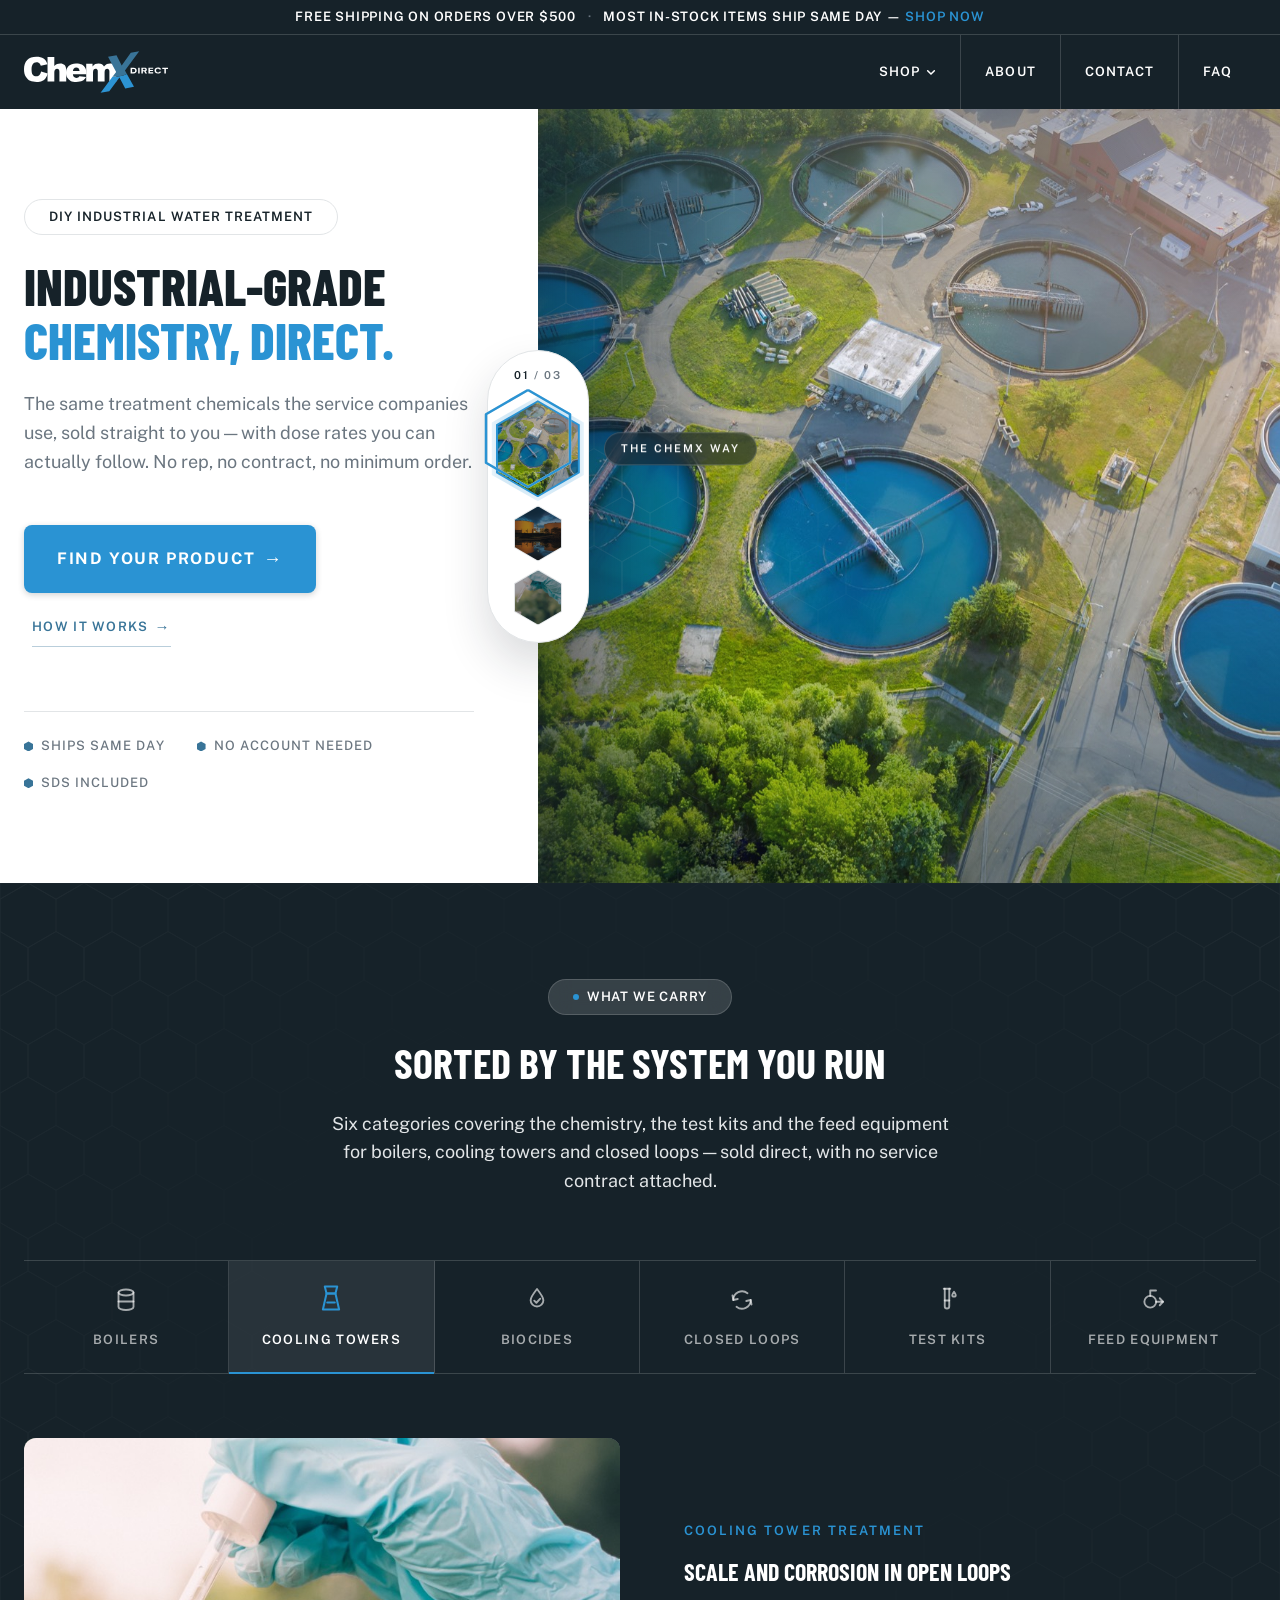
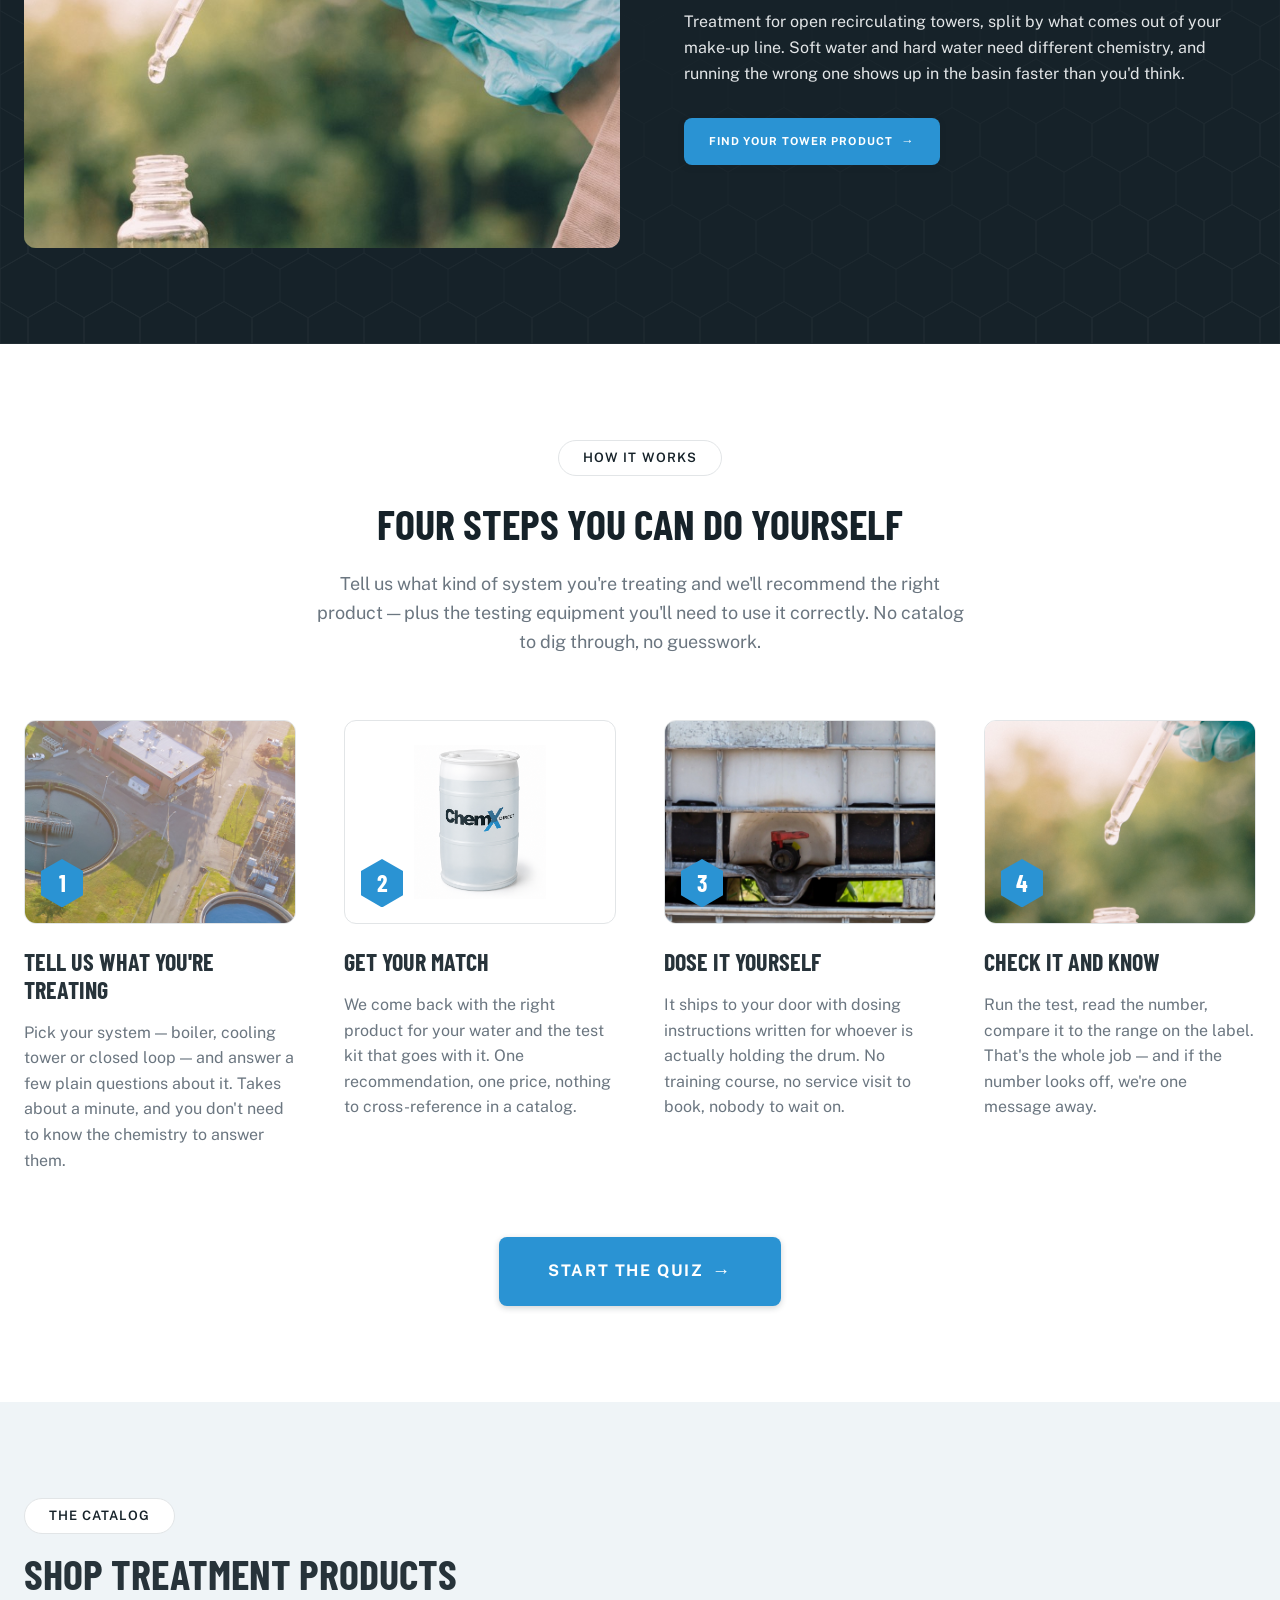
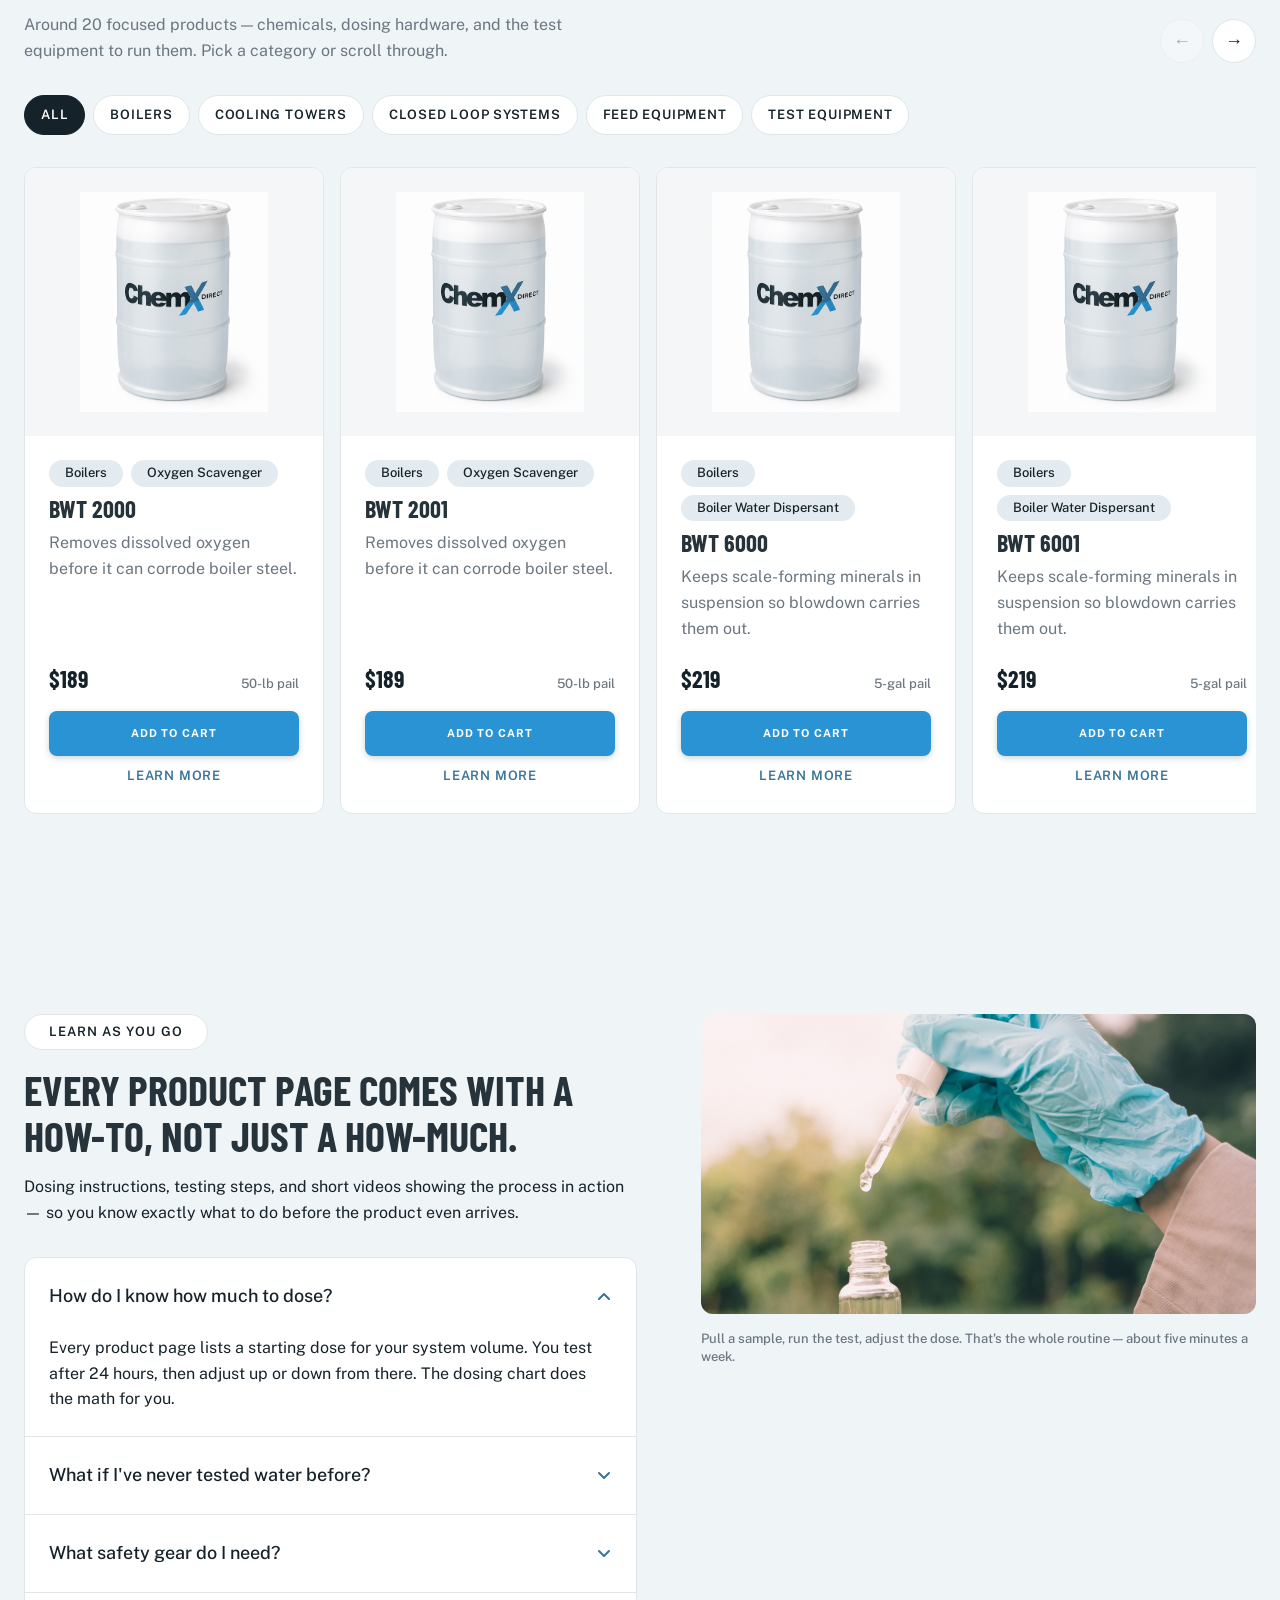
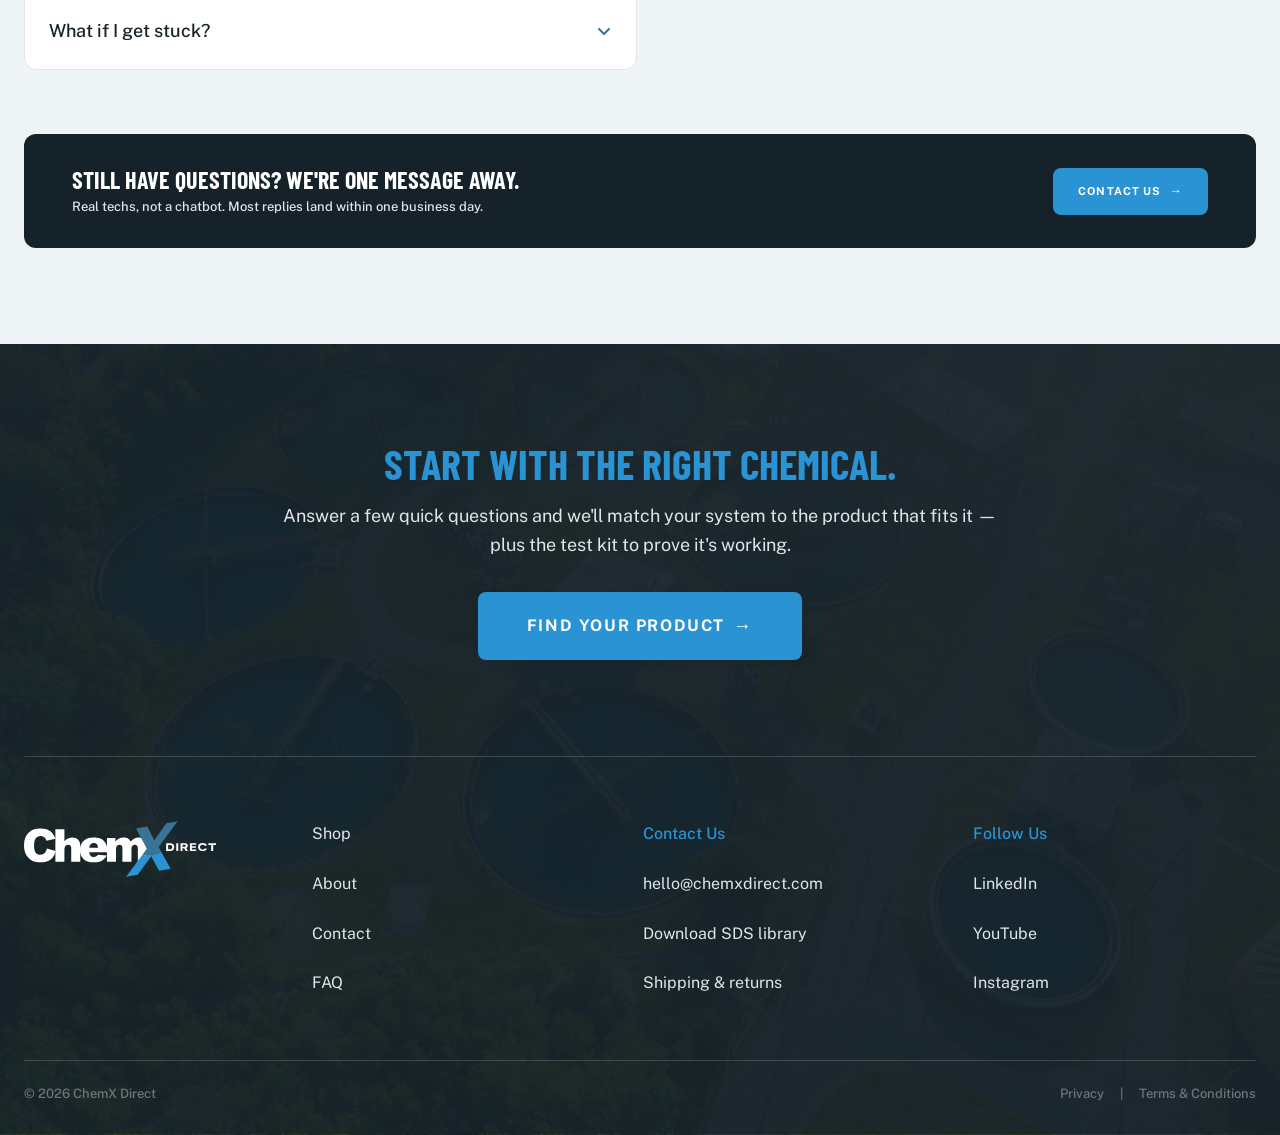
==== index-v2.html @ 0c5bc504 "Bump index-v2's main.js cache-bust to v=14 main.js changed with the product page; without the bump t" ====
<!DOCTYPE html>
<html lang="en">
<head>
  <meta charset="UTF-8" />
  <meta name="viewport" content="width=device-width, initial-scale=1.0" />
  <title>ChemX Direct — Industrial-Grade Water Treatment, Self-Serve Simple (v2)</title>
  <link rel="preconnect" href="https://fonts.googleapis.com" />
  <link rel="preconnect" href="https://fonts.gstatic.com" crossorigin />
  <link
    href="https://fonts.googleapis.com/css2?family=Barlow+Condensed:wght@700;800&family=Public+Sans:wght@400;500;600&display=swap"
    rel="stylesheet"
  />
  <link rel="stylesheet" href="css/variables.css" />
  <link rel="stylesheet" href="css/base.css" />
  <link rel="stylesheet" href="css/components.css" />
  <link rel="stylesheet" href="css/chrome.css" />
  <style>
    /* Homepage-specific layout (tokens only — no raw values) */



    /* ======================================================================
       V2 CHROME — SOLID NAV
       chrome.css dresses the header for a translucent pass over a photo. On
       this page it sits on its own navy block, so it takes a solid fill, its
       own divider above, and a hover state that reads against navy instead
       of painting navy on navy.
       ====================================================================== */
    .promo-banner {
      border-bottom: 1px solid var(--color-border-light);
    }

    .site-header--solid {
      background-color: var(--color-navy);
      border-bottom: none;
    }

    .site-header--solid .site-nav > a:hover,
    .site-header--solid .site-nav__link:hover,
    .site-header--solid .site-nav__item.is-open .site-nav__link {
      background-color: color-mix(in srgb, var(--color-white) 9%, transparent);
      color: var(--color-sky);
    }


    /* ======================================================================
       V2 HERO — SPLIT STAGE
       Copy on the left, photograph on the right, split 45 / 65. The middle
       grid track is zero-width: the hexagon rail is centred in it, so it
       straddles the seam between the two halves without taking width from
       either and the split stays exact at every viewport.
       ====================================================================== */
    .hero-v2 {
      position: relative;
      background-color: var(--color-white);
    }

    .hero-v2__grid {
      display: grid;
      grid-template-columns: minmax(0, 45fr) 0 minmax(0, 65fr);
      align-items: stretch;
      /* Tall enough to own the fold, capped so it can't become a canyon */
      min-height: min(78vh, 760px);
      min-height: min(78svh, 760px);
      /* Left edge of the copy lands on the same gutter as .container; the
         photo still runs to the window edge */
      padding-left: max(
        var(--side-pad-mobile),
        calc((100% - var(--content-max-width)) / 2)
      );
    }

    /* ---- Left: the copy -------------------------------------------------- */
    .hero-v2__copy {
      grid-column: 1;
      position: relative;
      z-index: 2;
      display: grid;
      align-content: center;
      padding-block: clamp(var(--space-6), 7vw, var(--space-7));
      /* Clears the half of the rail that overhangs this side */
      padding-right: clamp(var(--space-6), 5vw, var(--space-7));
    }

    /* All slides share one grid cell, so the column is as tall as the
       longest slide and nothing reflows between them */
    .hero-v2__stage {
      display: grid;
    }

    .hero-v2-slide {
      grid-area: 1 / 1;
      max-width: 560px;
      opacity: 0;
      visibility: hidden;
      pointer-events: none;
      transition: opacity 0.4s ease, visibility 0.4s;
    }

    .hero-v2-slide.is-active {
      opacity: 1;
      visibility: visible;
      pointer-events: auto;
      transition-duration: 0.5s;
    }

    /* Entrance stagger — eyebrow, headline, copy and CTAs arrive in order */
    .hero-v2-slide__eyebrow,
    .hero-v2-slide__text,
    .hero-v2-slide__ctas {
      opacity: 0;
      transform: translateY(18px);
      transition: opacity 0.5s ease, transform 0.7s cubic-bezier(0.16, 1, 0.3, 1);
    }

    .hero-v2-slide.is-active .hero-v2-slide__eyebrow,
    .hero-v2-slide.is-active .hero-v2-slide__text,
    .hero-v2-slide.is-active .hero-v2-slide__ctas {
      opacity: 1;
      transform: none;
    }

    .hero-v2-slide.is-active .hero-v2-slide__eyebrow { transition-delay: 0.06s; }
    .hero-v2-slide.is-active .hero-v2-slide__text    { transition-delay: 0.34s; }
    .hero-v2-slide.is-active .hero-v2-slide__ctas    { transition-delay: 0.44s; }

    .hero-v2-slide__title {
      font-size: clamp(38px, 4vw, 56px);
      line-height: var(--leading-h1);
      color: var(--color-navy);
      margin-top: var(--space-3);
    }

    /* Headline lines wipe up out of their own baseline */
    .hero-v2-slide__title span {
      display: block;
      clip-path: inset(0 -20% 105% -20%);
      transform: translateY(0.12em);
      transition: clip-path 0.85s cubic-bezier(0.16, 1, 0.3, 1),
        transform 0.85s cubic-bezier(0.16, 1, 0.3, 1);
    }

    .hero-v2-slide.is-active .hero-v2-slide__title span {
      clip-path: inset(-25% -20% -25% -20%);
      transform: none;
    }

    .hero-v2-slide.is-active .hero-v2-slide__title span:nth-child(1) { transition-delay: 0.12s; }
    .hero-v2-slide.is-active .hero-v2-slide__title span:nth-child(2) { transition-delay: 0.22s; }

    .hero-v2-slide__title span:nth-child(2) {
      color: var(--color-sky);
    }

    .hero-v2-slide__text {
      margin-top: var(--space-3);
      max-width: 46ch;
      font-size: var(--text-body-lg);
      color: var(--color-gray-500);
    }

    .hero-v2-slide__ctas {
      display: flex;
      align-items: center;
      flex-wrap: wrap;
      gap: var(--space-2);
      margin-top: var(--space-5);
    }

    /* btn--lg's full inline padding puts the pair over the width of a 45%
       column — trimmed here so they stay on one line */
    .hero-v2-slide__ctas .btn--lg {
      padding-inline: var(--space-4);
    }

    /* Secondary action is a link, not a second button: two buttons of this
       size wrap in a 45% column, and one clear primary reads better anyway */
    .hero-v2-slide__link {
      display: inline-flex;
      align-items: center;
      gap: 6px;
      margin-left: var(--space-1);
      padding: var(--space-1) 0;
      font-size: var(--text-small);
      font-weight: var(--weight-body-semibold);
      letter-spacing: 0.1em;
      text-transform: uppercase;
      color: var(--color-steel);
      background: none;
      border: none;
      border-bottom: 1px solid color-mix(in srgb, var(--color-steel) 35%, transparent);
      transition: color 0.18s ease, border-color 0.18s ease;
    }

    .hero-v2-slide__link::after {
      content: "→";
      font-size: 1.15em;
      line-height: 1;
      transition: transform 0.18s ease;
    }

    .hero-v2-slide__link:hover {
      color: var(--color-sky);
      border-bottom-color: var(--color-sky);
      text-decoration: none;
    }

    .hero-v2-slide__link:hover::after {
      transform: translateX(3px);
    }

    .hero-v2-slide__link:focus-visible {
      outline: 2px solid var(--color-sky);
      outline-offset: 3px;
    }

    /* Standing reassurance under the carousel — the same on every slide, so
       it lives outside the stage and never animates */
    .hero-v2__meta {
      display: flex;
      flex-wrap: wrap;
      gap: var(--space-2) var(--space-4);
      max-width: 560px;
      margin-top: var(--space-6);
      padding-top: var(--space-3);
      border-top: 1px solid var(--color-gray-100);
      list-style: none;
      font-size: var(--text-small);
      font-weight: var(--weight-body-medium);
      letter-spacing: 0.08em;
      text-transform: uppercase;
      color: var(--color-gray-500);
    }

    .hero-v2__meta li {
      display: flex;
      align-items: center;
      gap: var(--space-1);
    }

    /* Hexagon bullet — the rail's motif at the smallest size it still reads */
    .hero-v2__meta li::before {
      content: "";
      flex-shrink: 0;
      width: 9px;
      height: 10px;
      background-color: var(--color-steel);
      clip-path: polygon(50% 0%, 100% 25%, 100% 75%, 50% 100%, 0% 75%, 0% 25%);
    }

    /* ---- Right: the photograph ------------------------------------------- */
    .hero-v2__media {
      grid-column: 3;
      position: relative;
      overflow: hidden;
      background-color: var(--color-navy);
    }

    .hero-v2__layer {
      position: absolute;
      inset: 0;
      background-size: cover;
      background-position: center;
      opacity: 0;
      /* Held over-scaled so the active layer can drift back to 1 across the
         length of the slide */
      transform: scale(1.08);
      transition: opacity 0.9s ease;
    }

    .hero-v2__layer.is-active {
      opacity: 1;
      transform: scale(1);
      transition: opacity 0.9s ease, transform 10s linear;
    }

    /* Hexagon lattice, fading in from the seam so it never crowds the photo */
    .hero-v2__lattice {
      position: absolute;
      inset: 0;
      width: 100%;
      height: 100%;
      fill: none;
      stroke: var(--color-white);
      stroke-width: 1;
      opacity: 0.1;
      -webkit-mask-image: linear-gradient(90deg, #000 0%, transparent 55%);
      mask-image: linear-gradient(90deg, #000 0%, transparent 55%);
    }

    /* Navy graded into the seam edge and the corners — keeps the rail's
       white shell off a busy photo and ties the picture to the dark nav */
    .hero-v2__media::after {
      content: "";
      position: absolute;
      inset: 0;
      pointer-events: none;
      background:
        linear-gradient(
          90deg,
          color-mix(in srgb, var(--color-navy) 55%, transparent) 0%,
          transparent 26%
        ),
        linear-gradient(
          180deg,
          color-mix(in srgb, var(--color-navy) 30%, transparent) 0%,
          transparent 28%,
          transparent 62%,
          color-mix(in srgb, var(--color-navy) 34%, transparent) 100%
        );
    }

    /* ---- The rail: hexagon carousel navigation on the seam ---------------- */
    .hex-rail {
      --hex-w: 84px;
      --hex-h: calc(var(--hex-w) / 0.866);
      --rail-ease: cubic-bezier(0.16, 1, 0.3, 1);
      --rail-move: 0.55s;
      grid-column: 2;
      align-self: center;
      justify-self: center;
      position: relative;
      z-index: 3;
      /* The middle track is 0 wide, so the shell needs its own size to
         centre against — it overhangs both halves equally */
      width: max-content;
      display: flex;
      flex-direction: column;
      align-items: center;
      gap: var(--space-2);
      padding: var(--space-2) var(--space-1);
      background-color: var(--color-white);
      border: 1px solid var(--color-gray-100);
      border-radius: var(--radius-pill);
      box-shadow: 0 22px 45px color-mix(in srgb, var(--color-navy) 16%, transparent);
    }

    .hex-rail__count {
      font-size: 11px;
      font-weight: var(--weight-body-semibold);
      letter-spacing: 0.14em;
      color: var(--color-gray-500);
    }

    .hex-rail__count b {
      font-weight: var(--weight-body-semibold);
      color: var(--color-navy);
    }

    .hex-rail__stack {
      display: flex;
      flex-direction: column;
      align-items: center;
      gap: var(--space-1);
    }

    /* Inactive nodes give their unused footprint back with a negative
       margin, so the stack closes up around whichever one is active */
    .hexnode2 {
      --hex-scale: 0.58;
      position: relative;
      flex: none;
      width: var(--hex-w);
      height: var(--hex-h);
      margin-block: calc(var(--hex-h) * (var(--hex-scale) - 1) / 2);
      padding: 0;
      background: none;
      border: none;
      cursor: pointer;
      transform: scale(var(--hex-scale));
      transition: transform var(--rail-move) var(--rail-ease),
        margin var(--rail-move) var(--rail-ease);
    }

    .hexnode2.is-active {
      --hex-scale: 1;
      cursor: default;
    }

    .hexnode2:focus-visible {
      outline: 2px solid var(--color-sky);
      outline-offset: 3px;
    }

    .hexnode2__glow {
      position: absolute;
      inset: -4px;
      clip-path: polygon(50% 0%, 100% 25%, 100% 75%, 50% 100%, 0% 75%, 0% 25%);
      background-color: var(--color-sky);
      filter: blur(10px);
      opacity: 0;
      transition: opacity 0.5s ease;
    }

    .hexnode2.is-active .hexnode2__glow {
      opacity: 0.22;
    }

    /* Frame is the hexagon "border": the photo sits 2px inside it */
    .hexnode2__frame {
      position: absolute;
      inset: 0;
      clip-path: polygon(50% 0%, 100% 25%, 100% 75%, 50% 100%, 0% 75%, 0% 25%);
      background-color: var(--color-gray-100);
      transition: background-color 0.4s ease;
    }

    .hexnode2.is-active .hexnode2__frame {
      background-color: var(--color-sky);
    }

    .hexnode2:not(.is-active):hover .hexnode2__frame {
      background-color: var(--color-steel);
    }

    .hexnode2__media {
      position: absolute;
      inset: 2px;
      clip-path: polygon(50% 0%, 100% 25%, 100% 75%, 50% 100%, 0% 75%, 0% 25%);
      background-color: var(--color-navy);
    }

    .hexnode2__media img {
      width: 100%;
      height: 100%;
      object-fit: cover;
    }

    /* Inactive nodes read as thumbnails, not as competing focal points */
    .hexnode2__media::after {
      content: "";
      position: absolute;
      inset: 0;
      background-color: color-mix(in srgb, var(--color-navy) 42%, transparent);
      transition: background-color 0.4s ease;
    }

    .hexnode2.is-active .hexnode2__media::after {
      background-color: color-mix(in srgb, var(--color-navy) 8%, transparent);
    }

    .hexnode2:not(.is-active):hover .hexnode2__media::after,
    .hexnode2:not(.is-active):focus-visible .hexnode2__media::after {
      background-color: color-mix(in srgb, var(--color-navy) 18%, transparent);
    }

    /* Autoplay countdown — a sky outline drawing itself around the active
       hexagon, starting at the top vertex. The dial's arc, hexagonal. */
    .hexnode2__ring {
      position: absolute;
      inset: -10px;
      width: auto;
      height: auto;
      overflow: visible;
      opacity: 0;
      transition: opacity 0.3s ease;
    }

    .hexnode2.is-active .hexnode2__ring {
      opacity: 1;
    }

    .hexnode2__ring polygon {
      fill: none;
      stroke-width: 2.5;
      stroke-linejoin: round;
    }

    .hexnode2__ring-track {
      stroke: var(--color-gray-100);
    }

    .hexnode2__ring-sweep {
      stroke: var(--color-sky);
      stroke-dasharray: 100;
      stroke-dashoffset: 100;
    }

    .hex-rail.is-playing .hexnode2.is-active .hexnode2__ring-sweep {
      animation: hexRailSweep var(--autoplay, 7000ms) linear forwards;
    }

    .hex-rail.is-paused .hexnode2.is-active .hexnode2__ring-sweep {
      animation-play-state: paused;
    }

    @keyframes hexRailSweep {
      from { stroke-dashoffset: 100; }
      to   { stroke-dashoffset: 0; }
    }

    /* One label sits beside the rail, out over the photo. It names the slide
       you're on — or, while you hover a hexagon, the one you'd get. */
    .hex-rail__labels {
      position: absolute;
      left: calc(100% + var(--space-2));
      top: 50%;
      transform: translateY(-50%);
      display: grid;
      pointer-events: none;
      /* js/hero-v2.js parks this level with the hexagon being named */
      transition: top var(--rail-move) var(--rail-ease);
    }

    .hex-rail__label {
      grid-area: 1 / 1;
      justify-self: start;
      white-space: nowrap;
      font-size: 11px;
      font-weight: var(--weight-body-semibold);
      letter-spacing: 0.18em;
      text-transform: uppercase;
      color: var(--color-white);
      background-color: color-mix(in srgb, var(--color-navy) 58%, transparent);
      backdrop-filter: blur(var(--glass-blur));
      -webkit-backdrop-filter: blur(var(--glass-blur));
      border: 1px solid var(--color-border-light);
      border-radius: var(--radius-pill);
      padding: 7px var(--space-2);
      opacity: 0;
      transform: translateX(-8px);
      transition: opacity 0.35s ease, transform 0.35s ease, color 0.2s ease;
    }

    .hex-rail__label.is-active {
      opacity: 1;
      transform: none;
      transition-delay: 0.1s;
    }

    /* Hovering an inactive hexagon previews its label without moving the rail */
    .hex-rail__label.is-preview {
      opacity: 1;
      transform: none;
      transition-delay: 0s;
      color: var(--color-sky);
      border-color: color-mix(in srgb, var(--color-sky) 55%, transparent);
    }

    /* ---- Responsive ------------------------------------------------------ */
    @media (max-width: 1180px) {
      .hex-rail {
        --hex-w: 72px;
      }

      .hero-v2-slide__title {
        font-size: clamp(36px, 4.6vw, 48px);
      }
    }

    /* Below this the two halves can't both hold their content, so the split
       unstacks: copy, then the rail riding the top edge of the photo. */
    @media (max-width: 900px) {
      .hero-v2__grid {
        grid-template-columns: minmax(0, 1fr);
        min-height: 0;
        padding-left: 0;
      }

      .hero-v2__copy {
        grid-column: 1;
        padding-inline: var(--side-pad-mobile);
        padding-block: var(--space-6) var(--space-5);
      }

      .hero-v2-slide,
      .hero-v2__meta {
        max-width: none;
      }

      .hero-v2__media {
        grid-column: 1;
        min-height: 380px;
      }

      .hero-v2__lattice {
        -webkit-mask-image: linear-gradient(180deg, #000 0%, transparent 60%);
        mask-image: linear-gradient(180deg, #000 0%, transparent 60%);
      }

      .hero-v2__media::after {
        background: linear-gradient(
          180deg,
          color-mix(in srgb, var(--color-navy) 55%, transparent) 0%,
          transparent 30%,
          color-mix(in srgb, var(--color-navy) 34%, transparent) 100%
        );
      }

      /* The rail turns on its side and overlaps the photo's top edge, so it
         still reads as the hinge between the two halves */
      .hex-rail {
        --hex-w: 60px;
        grid-column: 1;
        flex-direction: row;
        gap: var(--space-2);
        padding: var(--space-1) var(--space-3);
        /* Rides down over the top edge of the photo */
        margin-top: var(--space-2);
        margin-bottom: calc(var(--space-5) * -1);
      }

      .hex-rail__stack {
        flex-direction: row;
      }

      .hexnode2 {
        margin-block: 0;
        margin-inline: calc(var(--hex-w) * (var(--hex-scale) - 1) / 2);
      }

      .hex-rail__labels {
        left: 50%;
        top: calc(100% + var(--space-2));
        transform: translateX(-50%);
        justify-items: center;
      }

      .hex-rail__label {
        justify-self: center;
        transform: translateY(-8px);
      }

      .hex-rail__label.is-active,
      .hex-rail__label.is-preview {
        transform: none;
      }
    }

    @media (max-width: 640px) {
      .hex-rail {
        --hex-w: 52px;
        padding-inline: var(--space-2);
      }

      .hero-v2__media {
        min-height: 300px;
      }

      .hero-v2-slide__ctas .btn--lg {
        font-size: var(--text-body);
        padding: var(--space-2) var(--space-3);
      }
    }

    /* Motion is decorative here — the carousel still works without any of it */
    @media (prefers-reduced-motion: reduce) {
      .hero-v2__layer,
      .hero-v2-slide,
      .hero-v2-slide__eyebrow,
      .hero-v2-slide__text,
      .hero-v2-slide__ctas,
      .hero-v2-slide__title span,
      .hex-rail__label,
      .hexnode2 {
        transition-duration: 0.01ms !important;
        transition-delay: 0ms !important;
      }

      .hero-v2__layer,
      .hero-v2__layer.is-active {
        transform: none;
      }

      .hero-v2-slide__title span {
        clip-path: none;
        transform: none;
      }

      .hex-rail.is-playing .hexnode2.is-active .hexnode2__ring-sweep {
        animation: none;
      }
    }
    /* ======================================================================
       CATEGORY TABS
       Six product categories on an auto-rotating tab strip. The sky bar
       under the active tab is the countdown to the next one — the linear
       cousin of the hero dial's arc — and it pauses on hover or focus the
       same way. Panels are stacked in one grid cell so switching never
       reflows the page.
       ====================================================================== */
    .cats {
      position: relative;
      overflow: hidden;
    }

    /* Same lattice as the hero, reusing its pattern, so the two dark
       sections read as one surface */
    .cats__lattice {
      position: absolute;
      inset: 0;
      width: 100%;
      height: 100%;
      fill: none;
      stroke: var(--color-white);
      stroke-width: 1;
      opacity: 0.045;
      -webkit-mask-image: radial-gradient(70% 70% at 50% 40%, transparent 35%, #000 100%);
      mask-image: radial-gradient(70% 70% at 50% 40%, transparent 35%, #000 100%);
    }

    .cats > .container {
      position: relative;
      z-index: 1;
    }

    /* ---- Heading --------------------------------------------------------- */
    .cats__head {
      max-width: 760px;
      margin-inline: auto;
      text-align: center;
    }

    .cats__eyebrow {
      margin-bottom: var(--space-3);
    }

    .cats__sub {
      max-width: 620px;
      margin-inline: auto;
      margin-top: var(--space-3);
      color: var(--color-gray-100);
    }

    /* ---- Tab strip ------------------------------------------------------- */
    .cats__tabs {
      display: grid;
      grid-template-columns: repeat(6, minmax(0, 1fr));
      margin-top: var(--space-6);
      border-block: 1px solid var(--color-border-light);
    }

    .cat-tab {
      position: relative;
      display: flex;
      flex-direction: column;
      align-items: center;
      gap: var(--space-2);
      padding: var(--space-3) var(--space-2);
      background: none;
      border: none;
      border-right: 1px solid var(--color-border-light);
      color: color-mix(in srgb, var(--color-white) 62%, transparent);
      cursor: pointer;
      transition: color 0.25s ease, background-color 0.25s ease;
    }

    .cats__tabs .cat-tab:last-child {
      border-right: none;
    }

    .cat-tab:hover {
      color: var(--color-white);
      background-color: color-mix(in srgb, var(--color-white) 5%, transparent);
    }

    .cat-tab.is-active {
      color: var(--color-white);
      background-color: color-mix(in srgb, var(--color-white) 8%, transparent);
      cursor: default;
    }

    .cat-tab:focus-visible {
      outline: 2px solid var(--color-sky);
      outline-offset: -2px;
    }

    .cat-tab__icon {
      width: 30px;
      height: 30px;
      fill: none;
      stroke: currentColor;
      stroke-width: 1.5;
      stroke-linecap: round;
      stroke-linejoin: round;
      transition: transform 0.4s cubic-bezier(0.16, 1, 0.3, 1);
    }

    .cat-tab.is-active .cat-tab__icon {
      color: var(--color-sky);
      transform: translateY(-2px) scale(1.08);
    }

    .cat-tab__name {
      font-size: var(--text-small);
      font-weight: var(--weight-body-semibold);
      line-height: var(--leading-small);
      letter-spacing: 0.1em;
      text-transform: uppercase;
      text-align: center;
    }

    /* Countdown to the next tab, pinned to the strip's bottom rule */
    .cat-tab__bar {
      position: absolute;
      left: 0;
      right: 0;
      bottom: -1px;
      height: 2px;
      background-color: var(--color-sky);
      transform: scaleX(0);
      transform-origin: left center;
    }

    .cats.is-playing .cat-tab.is-active .cat-tab__bar {
      animation: catSweep var(--autoplay, 6000ms) linear forwards;
    }

    .cats.is-paused .cat-tab.is-active .cat-tab__bar {
      animation-play-state: paused;
    }

    @keyframes catSweep {
      from { transform: scaleX(0); }
      to   { transform: scaleX(1); }
    }

    /* ---- Panels ---------------------------------------------------------- */
    .cats__panels {
      display: grid;
      margin-top: var(--space-6);
    }

    .cat-panel {
      grid-area: 1 / 1;
      display: grid;
      grid-template-columns: 1.02fr 0.98fr;
      gap: var(--space-6);
      align-items: center;
      opacity: 0;
      visibility: hidden;
      pointer-events: none;
      transition: opacity 0.4s ease, visibility 0.4s;
    }

    .cat-panel.is-active {
      opacity: 1;
      visibility: visible;
      pointer-events: auto;
      transition-duration: 0.5s;
    }

    .cat-panel__media {
      position: relative;
      aspect-ratio: 16 / 11;
      border-radius: var(--radius-card);
      overflow: hidden;
      background-color: color-mix(in srgb, var(--color-steel) 22%, var(--color-navy));
    }

    .cat-panel__media img {
      width: 100%;
      height: 100%;
      object-fit: cover;
      transform: scale(1.07);
      transition: transform 1.4s cubic-bezier(0.16, 1, 0.3, 1);
    }

    .cat-panel.is-active .cat-panel__media img {
      transform: scale(1);
    }

    /* Hexagon badge — the hero's motif, carried down the page */
    .cat-panel__badge {
      position: absolute;
      left: var(--space-4);
      bottom: var(--space-4);
      display: grid;
      place-items: center;
      width: 62px;
      height: calc(62px / 0.866);
      clip-path: polygon(50% 0%, 100% 25%, 100% 75%, 50% 100%, 0% 75%, 0% 25%);
      background-color: var(--color-sky);
      color: var(--color-white);
      opacity: 0;
      transform: translateY(12px);
      transition: opacity 0.5s ease, transform 0.6s cubic-bezier(0.16, 1, 0.3, 1);
    }

    .cat-panel.is-active .cat-panel__badge {
      opacity: 1;
      transform: none;
      transition-delay: 0.2s;
    }

    .cat-panel__badge svg {
      width: 28px;
      height: 28px;
      fill: none;
      stroke: currentColor;
      stroke-width: 1.5;
      stroke-linecap: round;
      stroke-linejoin: round;
    }

    /* Body copy rises in behind the panel fade */
    .cat-panel__body > * {
      opacity: 0;
      transform: translateY(18px);
      transition: opacity 0.5s ease, transform 0.7s cubic-bezier(0.16, 1, 0.3, 1);
    }

    .cat-panel.is-active .cat-panel__body > * {
      opacity: 1;
      transform: none;
    }

    .cat-panel.is-active .cat-panel__body > :nth-child(1) { transition-delay: 0.1s; }
    .cat-panel.is-active .cat-panel__body > :nth-child(2) { transition-delay: 0.18s; }
    .cat-panel.is-active .cat-panel__body > :nth-child(3) { transition-delay: 0.26s; }
    .cat-panel.is-active .cat-panel__body > :nth-child(4) { transition-delay: 0.34s; }

    .cat-panel__kicker {
      font-size: var(--text-small);
      font-weight: var(--weight-body-semibold);
      letter-spacing: 0.16em;
      text-transform: uppercase;
      color: var(--color-sky);
    }

    .cat-panel__title {
      margin-top: var(--space-2);
    }

    .cat-panel__text {
      margin-top: var(--space-3);
      color: var(--color-gray-100);
    }

    .cat-panel__cta {
      margin-top: var(--space-4);
    }

    /* ---- Responsive ------------------------------------------------------ */
    @media (max-width: 1100px) {
      .cat-tab__name {
        letter-spacing: 0.06em;
      }
    }

    @media (max-width: 900px) {
      /* Six columns stop fitting — the strip becomes a swipeable rail with
         the active tab scrolled into view */
      .cats__tabs {
        display: flex;
        overflow-x: auto;
        scrollbar-width: none;
        -webkit-overflow-scrolling: touch;
        margin-inline: calc(var(--side-pad-mobile) * -1);
        padding-inline: var(--side-pad-mobile);
        scroll-padding-inline: var(--side-pad-mobile);
      }

      .cats__tabs::-webkit-scrollbar {
        display: none;
      }

      /* Fading the trailing edge is the only hint that the strip scrolls */
      .cats__tabs {
        -webkit-mask-image: linear-gradient(
          90deg,
          #000 0,
          #000 calc(100% - 48px),
          transparent 100%
        );
        mask-image: linear-gradient(
          90deg,
          #000 0,
          #000 calc(100% - 48px),
          transparent 100%
        );
      }

      .cat-tab {
        flex: 0 0 auto;
        min-width: 124px;
        scroll-snap-align: center;
      }

      .cat-panel {
        grid-template-columns: 1fr;
        gap: var(--space-4);
      }

      .cat-panel__media {
        aspect-ratio: 16 / 10;
      }
    }

    @media (max-width: 640px) {
      .cats__tabs {
        margin-top: var(--space-5);
      }

      .cats__panels {
        margin-top: var(--space-5);
      }

      .cat-tab {
        min-width: 108px;
        padding: var(--space-3) var(--space-2);
      }

      .cat-tab__icon {
        width: 26px;
        height: 26px;
      }

      .cat-panel__media {
        aspect-ratio: 3 / 2;
      }

      .cat-panel__badge {
        left: var(--space-3);
        bottom: var(--space-3);
        width: 52px;
        height: calc(52px / 0.866);
      }

      .cat-panel__badge svg {
        width: 24px;
        height: 24px;
      }

      .cat-panel__cta .btn {
        width: 100%;
      }
    }

    @media (prefers-reduced-motion: reduce) {
      .cat-panel,
      .cat-panel__body > *,
      .cat-panel__badge,
      .cat-panel__media img,
      .cat-tab,
      .cat-tab__icon {
        transition-duration: 0.01ms !important;
        transition-delay: 0ms !important;
      }

      .cat-panel__media img,
      .cat-panel.is-active .cat-panel__media img {
        transform: none;
      }

      .cats.is-playing .cat-tab.is-active .cat-tab__bar {
        animation: none;
        transform: scaleX(1);
      }
    }


    /* ======================================================================
       HOW IT WORKS
       Four steps as a grid of columns, each led by its own image. The
       columns reveal on scroll in sequence so the order reads as an order.
       ====================================================================== */
    .how__head {
      max-width: 760px;
      margin-inline: auto;
      text-align: center;
    }

    .how__eyebrow {
      margin-bottom: var(--space-3);
    }

    .how__sub {
      max-width: 660px;
      margin-inline: auto;
      margin-top: var(--space-3);
      color: var(--color-gray-500);
    }

    .how__grid {
      display: grid;
      grid-template-columns: repeat(4, minmax(0, 1fr));
      gap: var(--space-5);
      margin-top: var(--space-6);
      list-style: none;
    }

    /* The columns are visible by default and only hide once js/main.js has
       said it will animate them — so a failed script or a stalled observer
       can never leave the section blank. */
    .how__grid.is-animated .how-step {
      opacity: 0;
      transform: translateY(24px);
      transition: opacity 0.6s ease, transform 0.8s cubic-bezier(0.16, 1, 0.3, 1);
    }

    .how__grid.is-animated.is-revealed .how-step {
      opacity: 1;
      transform: none;
    }

    .how__grid.is-revealed .how-step:nth-child(1) { transition-delay: 0s; }
    .how__grid.is-revealed .how-step:nth-child(2) { transition-delay: 0.1s; }
    .how__grid.is-revealed .how-step:nth-child(3) { transition-delay: 0.2s; }
    .how__grid.is-revealed .how-step:nth-child(4) { transition-delay: 0.3s; }

    .how-step__media {
      position: relative;
      aspect-ratio: 4 / 3;
      border-radius: var(--radius-card);
      overflow: hidden;
      background-color: var(--color-white);
      border: 1px solid var(--color-gray-100);
    }

    .how-step__media img {
      width: 100%;
      height: 100%;
      object-fit: cover;
      transition: transform 0.6s cubic-bezier(0.16, 1, 0.3, 1);
    }

    /* The drum is a product shot on white — it sits in the card rather than
       filling it, since the step is about what turns up at your door */
    .how-step__media--product img {
      object-fit: contain;
      padding: var(--space-3);
    }

    .how-step:hover .how-step__media img {
      transform: scale(1.04);
    }

    /* Step number in the hexagon badge the category tabs use */
    .how-step__num {
      position: absolute;
      left: var(--space-2);
      bottom: var(--space-2);
      display: grid;
      place-items: center;
      width: 42px;
      height: calc(42px / 0.866);
      clip-path: polygon(50% 0%, 100% 25%, 100% 75%, 50% 100%, 0% 75%, 0% 25%);
      background-color: var(--color-sky);
      color: var(--color-white);
      font-family: var(--font-heading);
      font-size: var(--text-h3);
      font-weight: var(--weight-heading-bold);
      line-height: 1;
    }

    .how-step__title {
      margin-top: var(--space-3);
      color: var(--color-heading-muted);
    }

    .how-step__text {
      margin-top: var(--space-2);
      color: var(--color-gray-500);
    }

    .how__cta {
      display: flex;
      justify-content: center;
      margin-top: var(--space-6);
    }

    @media (max-width: 1100px) {
      .how__grid {
        gap: var(--space-4);
      }
    }

    @media (max-width: 900px) {
      .how__grid {
        grid-template-columns: repeat(2, minmax(0, 1fr));
        gap: var(--space-5);
        margin-top: var(--space-5);
      }
    }

    @media (max-width: 560px) {
      .how__grid {
        grid-template-columns: 1fr;
        gap: var(--space-5);
      }

      .how-step__media {
        aspect-ratio: 16 / 10;
      }

      .how__cta {
        margin-top: var(--space-5);
      }

      .how__cta .btn {
        width: 100%;
      }
    }

    @media (prefers-reduced-motion: reduce) {
      .how__grid.is-animated .how-step,
      .how-step__media img {
        transition-duration: 0.01ms !important;
        transition-delay: 0ms !important;
      }

      .how-step:hover .how-step__media img {
        transform: none;
      }
    }

    /* Products rail */
    .products__header {
      display: flex;
      align-items: flex-end;
      justify-content: space-between;
      gap: var(--space-3);
    }

    .products__intro {
      max-width: 560px;
      margin-top: var(--space-2);
      color: var(--color-gray-500);
    }

    .products__nav {
      display: flex;
      gap: var(--space-1);
      flex-shrink: 0;
    }

    .products .pill-tabs {
      margin-top: var(--space-4);
    }

    .products .rail {
      margin-top: var(--space-3);
    }

    .products__eyebrow {
      margin-bottom: var(--space-2);
    }

    /* Education / trust */
    .edu__grid {
      display: grid;
      grid-template-columns: 1.05fr 0.95fr;
      align-items: start;
      gap: var(--space-6);
    }

    .edu__eyebrow {
      margin-bottom: var(--space-2);
    }

    .edu__media img {
      width: 100%;
      height: 300px;
      object-fit: cover;
      border-radius: var(--radius-card);
    }

    .edu__media-caption {
      color: var(--color-gray-500);
      margin-top: var(--space-2);
    }

    @media (max-width: 900px) {
      .edu__grid {
        grid-template-columns: 1fr;
        gap: var(--space-4);
      }

      .edu__media img {
        height: 220px;
      }
    }

    .edu__body {
      max-width: 620px;
      margin-top: var(--space-2);
    }

    /* Accordion sits on the blue surface — give it a white panel */
    .edu__faq {
      margin-top: var(--space-4);
      background-color: var(--color-white);
    }

    /* Contact band — navy call-out closing the section */
    .edu__contact {
      display: flex;
      align-items: center;
      justify-content: space-between;
      flex-wrap: wrap;
      gap: var(--space-3);
      background-color: var(--color-navy);
      color: var(--color-white);
      border-radius: var(--radius-card);
      padding: var(--space-4) var(--space-5);
      margin-top: var(--space-6);
    }

    .edu__contact h3 {
      color: var(--color-white);
    }

    .edu__contact p {
      color: var(--color-gray-100);
      margin-top: 4px;
    }

  </style>
</head>
<body>
  <div class="promo-banner">
    <div class="container">
      Free shipping on orders over $500
      <span class="promo-banner__sep">·</span>
      <span class="promo-banner__secondary"
        >Most in-stock items ship same day —
        <a href="#products">shop now</a></span
      >
    </div>
  </div>

  <header class="site-header site-header--solid">
    <div class="container">
      <a class="site-header__logo" href="index-v2.html">
        <img src="images/logo.svg" alt="ChemX Direct" />
      </a>
      <button
        class="site-header__menu-btn"
        type="button"
        data-nav-toggle
        aria-label="Open menu"
        aria-expanded="false"
        aria-controls="site-nav"
      >
        <span></span><span></span><span></span>
      </button>
      <nav class="site-nav" id="site-nav" aria-label="Main">
        <div class="site-nav__item" data-mega-item>
          <button
            class="site-nav__link"
            type="button"
            data-mega-toggle
            aria-expanded="false"
            aria-haspopup="true"
            aria-controls="mega-shop"
          >
            Shop
            <svg class="site-nav__chevron" width="10" height="10" viewBox="0 0 12 12" fill="none" aria-hidden="true">
              <path d="M2 4.5 6 8.5l4-4" stroke="currentColor" stroke-width="1.8" stroke-linecap="round" stroke-linejoin="round"/>
            </svg>
          </button>
          <!-- Filled in by js/main.js from the catalog data files -->
          <div class="mega" id="mega-shop" data-mega></div>
        </div>
        <a href="#">About</a>
        <a href="#">Contact</a>
        <a href="#">FAQ</a>
      </nav>
    </div>
  </header>

  <!-- 1. Split hero — copy left, photo right, hexagon carousel nav on the
       seam. js/hero-v2.js drives the crossfade and the autoplay countdown. -->
  <section
    class="hero hero-v2"
    data-hero2
    aria-roledescription="carousel"
    aria-label="ChemX Direct highlights"
  >
    <div class="hero-v2__grid">

      <div class="hero-v2__copy">
        <div class="hero-v2__stage">
          <article
            class="hero-v2-slide is-active"
            id="hero2-slide-1"
            role="tabpanel"
            aria-labelledby="hero2-tab-1"
            aria-roledescription="slide"
          >
            <p class="pill-outline hero-v2-slide__eyebrow">DIY industrial water treatment</p>
            <h1 class="hero-v2-slide__title">
              <span>Industrial-grade</span>
              <span>chemistry, direct.</span>
            </h1>
            <p class="hero-v2-slide__text">
              The same treatment chemicals the service companies use, sold
              straight to you — with dose rates you can actually follow. No rep,
              no contract, no minimum order.
            </p>
            <div class="hero-v2-slide__ctas">
              <button class="btn btn--primary btn--lg btn--arrow" type="button" data-open-quiz>Find your product</button>
              <a class="hero-v2-slide__link" href="#how">How it works</a>
            </div>
          </article>

          <article
            class="hero-v2-slide"
            id="hero2-slide-2"
            role="tabpanel"
            aria-labelledby="hero2-tab-2"
            aria-roledescription="slide"
          >
            <p class="pill-outline hero-v2-slide__eyebrow">Boilers</p>
            <h1 class="hero-v2-slide__title">
              <span>Scale and corrosion,</span>
              <span>under control.</span>
            </h1>
            <p class="hero-v2-slide__text">
              Oxygen scavengers, scale inhibitors and alkalinity builders for
              low- and medium-pressure boilers — every drum labeled with what it
              does and how much to feed.
            </p>
            <div class="hero-v2-slide__ctas">
              <button class="btn btn--primary btn--lg btn--arrow" type="button" data-hero-cat="Boilers">Shop boiler chemistry</button>
              <button class="hero-v2-slide__link" type="button" data-open-quiz>Not sure? Take the quiz</button>
            </div>
          </article>

          <article
            class="hero-v2-slide"
            id="hero2-slide-3"
            role="tabpanel"
            aria-labelledby="hero2-tab-3"
            aria-roledescription="slide"
          >
            <p class="pill-outline hero-v2-slide__eyebrow">Test kits &amp; feed equipment</p>
            <h1 class="hero-v2-slide__title">
              <span>Test it yourself.</span>
              <span>Know it's working.</span>
            </h1>
            <p class="hero-v2-slide__text">
              Test kits and feed equipment that tell you where your water stands,
              so you're adjusting on numbers instead of guessing between service
              visits.
            </p>
            <div class="hero-v2-slide__ctas">
              <button class="btn btn--primary btn--lg btn--arrow" type="button" data-hero-cat="Test Equipment">Shop test equipment</button>
              <button class="hero-v2-slide__link" type="button" data-open-quiz>Not sure? Take the quiz</button>
            </div>
          </article>
        </div>

        <ul class="hero-v2__meta">
          <li>Ships same day</li>
          <li>No account needed</li>
          <li>SDS included</li>
        </ul>
      </div>

      <!-- The hexagon rail: carousel navigation straddling the seam. The sky
           outline drawing itself around the active hexagon is the countdown
           to the next slide, and it pauses whenever the rail is hovered. -->
      <div class="hex-rail" data-hero2-rail>
        <p class="hex-rail__count">
          <b data-hero2-num>01</b> / 03
        </p>

        <div
          class="hex-rail__stack"
          role="tablist"
          aria-orientation="vertical"
          aria-label="Choose a slide"
          data-hero2-tabs
        >
          <button
            class="hexnode2 is-active"
            type="button"
            role="tab"
            id="hero2-tab-1"
            aria-controls="hero2-slide-1"
            aria-selected="true"
            data-hero2-tab="0"
          >
            <span class="hexnode2__glow" aria-hidden="true"></span>
            <span class="hexnode2__frame" aria-hidden="true">
              <span class="hexnode2__media">
                <img src="images/treatment-plant-aerial.jpg" alt="" />
              </span>
            </span>
            <svg class="hexnode2__ring" viewBox="0 0 100 115.47" preserveAspectRatio="none" aria-hidden="true">
              <polygon class="hexnode2__ring-track" points="50,0 100,28.87 100,86.6 50,115.47 0,86.6 0,28.87" vector-effect="non-scaling-stroke" />
              <polygon class="hexnode2__ring-sweep" points="50,0 100,28.87 100,86.6 50,115.47 0,86.6 0,28.87" pathLength="100" vector-effect="non-scaling-stroke" />
            </svg>
            <span class="visually-hidden">The ChemX way</span>
          </button>

          <button
            class="hexnode2"
            type="button"
            role="tab"
            id="hero2-tab-2"
            aria-controls="hero2-slide-2"
            aria-selected="false"
            tabindex="-1"
            data-hero2-tab="1"
          >
            <span class="hexnode2__glow" aria-hidden="true"></span>
            <span class="hexnode2__frame" aria-hidden="true">
              <span class="hexnode2__media">
                <img src="images/industrial-tanks.jpg" alt="" />
              </span>
            </span>
            <svg class="hexnode2__ring" viewBox="0 0 100 115.47" preserveAspectRatio="none" aria-hidden="true">
              <polygon class="hexnode2__ring-track" points="50,0 100,28.87 100,86.6 50,115.47 0,86.6 0,28.87" vector-effect="non-scaling-stroke" />
              <polygon class="hexnode2__ring-sweep" points="50,0 100,28.87 100,86.6 50,115.47 0,86.6 0,28.87" pathLength="100" vector-effect="non-scaling-stroke" />
            </svg>
            <span class="visually-hidden">Boiler treatment</span>
          </button>

          <button
            class="hexnode2"
            type="button"
            role="tab"
            id="hero2-tab-3"
            aria-controls="hero2-slide-3"
            aria-selected="false"
            tabindex="-1"
            data-hero2-tab="2"
          >
            <span class="hexnode2__glow" aria-hidden="true"></span>
            <span class="hexnode2__frame" aria-hidden="true">
              <span class="hexnode2__media">
                <img src="images/water-sampling.jpg" alt="" />
              </span>
            </span>
            <svg class="hexnode2__ring" viewBox="0 0 100 115.47" preserveAspectRatio="none" aria-hidden="true">
              <polygon class="hexnode2__ring-track" points="50,0 100,28.87 100,86.6 50,115.47 0,86.6 0,28.87" vector-effect="non-scaling-stroke" />
              <polygon class="hexnode2__ring-sweep" points="50,0 100,28.87 100,86.6 50,115.47 0,86.6 0,28.87" pathLength="100" vector-effect="non-scaling-stroke" />
            </svg>
            <span class="visually-hidden">Testing &amp; proof</span>
          </button>
        </div>

        <div class="hex-rail__labels" aria-hidden="true">
          <p class="hex-rail__label is-active">The ChemX way</p>
          <p class="hex-rail__label">Boiler treatment</p>
          <p class="hex-rail__label">Testing &amp; proof</p>
        </div>
      </div>

      <div class="hero-v2__media">
        <div class="hero-v2__layer is-active" style="background-image: url('images/treatment-plant-aerial.jpg')"></div>
        <div class="hero-v2__layer" style="background-image: url('images/industrial-tanks.jpg')"></div>
        <div class="hero-v2__layer" style="background-image: url('images/water-sampling.jpg')"></div>
        <!-- Hexagon lattice — the rail's motif, running quietly under the seam -->
        <svg class="hero-v2__lattice" aria-hidden="true">
          <defs>
            <pattern id="hero-hex" width="56" height="97" patternUnits="userSpaceOnUse">
              <path d="M28 0 56 16.2 56 48.5 28 64.7 0 48.5 0 16.2Z
                       M0 48.5 28 64.7 28 97 0 113.2 -28 97 -28 64.7Z
                       M56 48.5 84 64.7 84 97 56 113.2 28 97 28 64.7Z
                       M0 -48.5 28 -32.3 28 0 0 16.2 -28 0 -28 -32.3Z
                       M56 -48.5 84 -32.3 84 0 56 16.2 28 0 28 -32.3Z" />
            </pattern>
          </defs>
          <rect width="100%" height="100%" fill="url(#hero-hex)" />
        </svg>
      </div>

    </div>
  </section>

  <main>

  <!-- Icon sprite for the category tabs; drawn once, referenced by <use> -->
  <svg width="0" height="0" style="position: absolute" aria-hidden="true" focusable="false">
    <defs>
      <symbol id="ic-boiler" viewBox="0 0 24 24"><ellipse cx="12" cy="6" rx="6" ry="2.4"/><path d="M6 6v11.6c0 1.3 2.7 2.4 6 2.4s6-1.1 6-2.4V6"/><path d="M6 13.2h12"/></symbol>
      <symbol id="ic-tower" viewBox="0 0 24 24"><path d="M7.4 3.5h9.2l-1.3 5.2H8.7z"/><path d="M8.7 8.7h6.6L18 20.5H6z"/><path d="M9.2 15.4h5.6"/></symbol>
      <symbol id="ic-biocide" viewBox="0 0 24 24"><path d="M12 3.2c3.4 4.3 5.1 7 5.1 8.9a5.1 5.1 0 1 1-10.2 0c0-1.9 1.7-4.6 5.1-8.9z"/><path d="M9.8 12.5l1.7 1.7 3.1-3.3"/></symbol>
      <symbol id="ic-loop" viewBox="0 0 24 24"><path d="M19 12a7 7 0 0 1-11.4 5.4"/><path d="M5 12a7 7 0 0 1 11.4-5.4"/><path d="M4.4 8.4 5.1 12l3.5-.8"/><path d="M19.6 15.6 18.9 12l-3.5.8"/></symbol>
      <symbol id="ic-test" viewBox="0 0 24 24"><path d="M9.4 3h5.2"/><path d="M10.2 3v14a1.8 1.8 0 0 0 3.6 0V3"/><path d="M10.2 12.4h3.6"/><path d="M17.6 5.4c.9 1.2 1.4 2 1.4 2.5a1.4 1.4 0 0 1-2.8 0c0-.5.5-1.3 1.4-2.5z"/></symbol>
      <symbol id="ic-pump" viewBox="0 0 24 24"><circle cx="9.8" cy="13.4" r="4.7"/><path d="M9.8 8.7V4.4h4.6"/><path d="M14.5 13.4H20"/><path d="m17.4 10.6 2.6 2.8-2.6 2.8"/></symbol>
    </defs>
  </svg>

    <!-- 2. Category tabs — six product categories, auto-rotating -->
    <section class="section section--navy cats" id="categories" data-cats>
      <svg class="cats__lattice" aria-hidden="true">
        <rect width="100%" height="100%" fill="url(#hero-hex)" />
      </svg>

      <div class="container">
        <div class="cats__head">
          <p class="pill-glass cats__eyebrow">What we carry</p>
          <h2>Sorted by the system you run</h2>
          <p class="text-body-lg cats__sub">
            Six categories covering the chemistry, the test kits and the feed
            equipment for boilers, cooling towers and closed loops — sold
            direct, with no service contract attached.
          </p>
        </div>

        <div class="cats__tabs" role="tablist" aria-label="Product categories" data-cats-tabs>
          <button
            class="cat-tab is-active"
            type="button"
            role="tab"
            id="cat-tab-boilers"
            aria-controls="cat-panel-boilers"
            aria-selected="true"
            data-cat-tab="0"
          >
            <svg class="cat-tab__icon" aria-hidden="true"><use href="#ic-boiler" /></svg>
            <span class="cat-tab__name">Boilers</span>
            <span class="cat-tab__bar" aria-hidden="true"></span>
          </button>
          <button
            class="cat-tab"
            type="button"
            role="tab"
            id="cat-tab-towers"
            aria-controls="cat-panel-towers"
            aria-selected="false"
            tabindex="-1"
            data-cat-tab="1"
          >
            <svg class="cat-tab__icon" aria-hidden="true"><use href="#ic-tower" /></svg>
            <span class="cat-tab__name">Cooling Towers</span>
            <span class="cat-tab__bar" aria-hidden="true"></span>
          </button>
          <button
            class="cat-tab"
            type="button"
            role="tab"
            id="cat-tab-biocides"
            aria-controls="cat-panel-biocides"
            aria-selected="false"
            tabindex="-1"
            data-cat-tab="2"
          >
            <svg class="cat-tab__icon" aria-hidden="true"><use href="#ic-biocide" /></svg>
            <span class="cat-tab__name">Biocides</span>
            <span class="cat-tab__bar" aria-hidden="true"></span>
          </button>
          <button
            class="cat-tab"
            type="button"
            role="tab"
            id="cat-tab-loops"
            aria-controls="cat-panel-loops"
            aria-selected="false"
            tabindex="-1"
            data-cat-tab="3"
          >
            <svg class="cat-tab__icon" aria-hidden="true"><use href="#ic-loop" /></svg>
            <span class="cat-tab__name">Closed Loops</span>
            <span class="cat-tab__bar" aria-hidden="true"></span>
          </button>
          <button
            class="cat-tab"
            type="button"
            role="tab"
            id="cat-tab-tests"
            aria-controls="cat-panel-tests"
            aria-selected="false"
            tabindex="-1"
            data-cat-tab="4"
          >
            <svg class="cat-tab__icon" aria-hidden="true"><use href="#ic-test" /></svg>
            <span class="cat-tab__name">Test Kits</span>
            <span class="cat-tab__bar" aria-hidden="true"></span>
          </button>
          <button
            class="cat-tab"
            type="button"
            role="tab"
            id="cat-tab-feed"
            aria-controls="cat-panel-feed"
            aria-selected="false"
            tabindex="-1"
            data-cat-tab="5"
          >
            <svg class="cat-tab__icon" aria-hidden="true"><use href="#ic-pump" /></svg>
            <span class="cat-tab__name">Feed Equipment</span>
            <span class="cat-tab__bar" aria-hidden="true"></span>
          </button>
        </div>

        <div class="cats__panels">
        <article
          class="cat-panel is-active"
          id="cat-panel-boilers"
          role="tabpanel"
          aria-labelledby="cat-tab-boilers"
        >
          <div class="cat-panel__media">
            <img src="images/industrial-tanks.jpg" alt="Industrial storage tanks at dusk" loading="lazy" decoding="async" />
            <span class="cat-panel__badge" aria-hidden="true">
              <svg><use href="#ic-boiler" /></svg>
            </span>
          </div>
          <div class="cat-panel__body">
            <p class="cat-panel__kicker">Boiler treatment</p>
            <h3 class="cat-panel__title">Steam and hot water, held in range</h3>
            <p class="cat-panel__text">Oxygen scavengers, water dispersants, steam treatments and all-in-one programs for steam and hot-water boilers. Which one you need comes down to your feedwater alkalinity and how long the boiler runs — the first two questions the selector asks.</p>
            <div class="cat-panel__cta">
              <button class="btn btn--primary btn--arrow" type="button" data-open-quiz>Find your boiler product</button>
            </div>
          </div>
        </article>
        <article
          class="cat-panel"
          id="cat-panel-towers"
          role="tabpanel"
          aria-labelledby="cat-tab-towers"
        >
          <div class="cat-panel__media">
            <img src="images/treatment-plant-aerial.jpg" alt="Aerial view of a water treatment plant" loading="lazy" decoding="async" />
            <span class="cat-panel__badge" aria-hidden="true">
              <svg><use href="#ic-tower" /></svg>
            </span>
          </div>
          <div class="cat-panel__body">
            <p class="cat-panel__kicker">Cooling tower treatment</p>
            <h3 class="cat-panel__title">Scale and corrosion in open loops</h3>
            <p class="cat-panel__text">Treatment for open recirculating towers, split by what comes out of your make-up line. Soft water and hard water need different chemistry, and running the wrong one shows up in the basin faster than you'd think.</p>
            <div class="cat-panel__cta">
              <button class="btn btn--primary btn--arrow" type="button" data-open-quiz>Find your tower product</button>
            </div>
          </div>
        </article>
        <article
          class="cat-panel"
          id="cat-panel-biocides"
          role="tabpanel"
          aria-labelledby="cat-tab-biocides"
        >
          <div class="cat-panel__media">
            <img src="images/hero-water.jpg" alt="Close-up of blue treatment chemistry" loading="lazy" decoding="async" />
            <span class="cat-panel__badge" aria-hidden="true">
              <svg><use href="#ic-biocide" /></svg>
            </span>
          </div>
          <div class="cat-panel__body">
            <p class="cat-panel__kicker">Biocides</p>
            <h3 class="cat-panel__title">Two kill mechanisms, on rotation</h3>
            <p class="cat-panel__text">Oxidizing biocides for a fast knockdown, non-oxidizing for the slower and more persistent kill — each in tablet or liquid. Most towers alternate between the two so the population never settles in around one of them.</p>
            <div class="cat-panel__cta">
              <button class="btn btn--primary btn--arrow" type="button" data-open-quiz>Find your biocide</button>
            </div>
          </div>
        </article>
        <article
          class="cat-panel"
          id="cat-panel-loops"
          role="tabpanel"
          aria-labelledby="cat-tab-loops"
        >
          <div class="cat-panel__media">
            <img src="images/clarifier-tank.jpg" alt="Aerial view of a circular clarifier tank" loading="lazy" decoding="async" />
            <span class="cat-panel__badge" aria-hidden="true">
              <svg><use href="#ic-loop" /></svg>
            </span>
          </div>
          <div class="cat-panel__body">
            <p class="cat-panel__kicker">Closed loop systems</p>
            <h3 class="cat-panel__title">Almost no loss, so almost no dosing</h3>
            <p class="cat-panel__text">Chilled and hot water loops lose next to nothing to evaporation, so they need an inhibitor held in range rather than a full feed program. Nitrite does the work, and a periodic reading is all it takes to prove it's still there.</p>
            <div class="cat-panel__cta">
              <button class="btn btn--primary btn--arrow" type="button" data-open-quiz>Find your loop product</button>
            </div>
          </div>
        </article>
        <article
          class="cat-panel"
          id="cat-panel-tests"
          role="tabpanel"
          aria-labelledby="cat-tab-tests"
        >
          <div class="cat-panel__media">
            <img src="images/water-sampling.jpg" alt="A gloved hand taking a water sample" loading="lazy" decoding="async" />
            <span class="cat-panel__badge" aria-hidden="true">
              <svg><use href="#ic-test" /></svg>
            </span>
          </div>
          <div class="cat-panel__body">
            <p class="cat-panel__kicker">Test kits</p>
            <h3 class="cat-panel__title">The readings that prove it's working</h3>
            <p class="cat-panel__text">Conductivity, pH, sulfite, total hardness, chlorine and PTSA fluorescein. Every product we sell lists the tests that go with it and the range you should be holding, so the kit and the chemistry arrive matched.</p>
            <div class="cat-panel__cta">
              <button class="btn btn--primary btn--arrow" type="button" data-open-quiz>Find your test kit</button>
            </div>
          </div>
        </article>
        <article
          class="cat-panel"
          id="cat-panel-feed"
          role="tabpanel"
          aria-labelledby="cat-tab-feed"
        >
          <div class="cat-panel__media">
            <img src="images/ibc-totes.jpg" alt="Stacked intermediate bulk containers" loading="lazy" decoding="async" />
            <span class="cat-panel__badge" aria-hidden="true">
              <svg><use href="#ic-pump" /></svg>
            </span>
          </div>
          <div class="cat-panel__body">
            <p class="cat-panel__kicker">Feed equipment</p>
            <h3 class="cat-panel__title">What turns a program into a routine</h3>
            <p class="cat-panel__text">Chemical feed pumps, injectors, foot valves and the fittings in between. If you're dosing by hand today, this is the shelf that takes the job off your calendar and puts it on a timer.</p>
            <div class="cat-panel__cta">
              <button class="btn btn--primary btn--arrow" type="button" data-open-quiz>Find your feed setup</button>
            </div>
          </div>
        </article>
        </div>
      </div>
    </section>

    <!-- 3. How it works — four DIY steps, revealed in sequence -->
    <section class="section how" id="how">
      <div class="container">
        <div class="how__head">
          <p class="pill-outline how__eyebrow">How it works</p>
          <h2>Four steps you can do yourself</h2>
          <p class="text-body-lg how__sub">
            Tell us what kind of system you're treating and we'll recommend the
            right product — plus the testing equipment you'll need to use it
            correctly. No catalog to dig through, no guesswork.
          </p>
        </div>

        <ol class="how__grid" data-how-grid>
          <li class="how-step">
            <div class="how-step__media">
              <img src="images/plant-site.jpg" alt="Aerial view of a treatment facility" loading="lazy" decoding="async" />
              <span class="how-step__num" aria-hidden="true">1</span>
            </div>
            <h3 class="how-step__title">Tell us what you're treating</h3>
            <p class="how-step__text">Pick your system — boiler, cooling tower or closed loop — and answer a few plain questions about it. Takes about a minute, and you don't need to know the chemistry to answer them.</p>
          </li>
          <li class="how-step">
            <div class="how-step__media how-step__media--product">
              <img src="images/product-drum.png" alt="A ChemX Direct treatment drum" loading="lazy" decoding="async" />
              <span class="how-step__num" aria-hidden="true">2</span>
            </div>
            <h3 class="how-step__title">Get your match</h3>
            <p class="how-step__text">We come back with the right product for your water and the test kit that goes with it. One recommendation, one price, nothing to cross-reference in a catalog.</p>
          </li>
          <li class="how-step">
            <div class="how-step__media">
              <img src="images/tote-valve.jpg" alt="Close-up of a valve on a chemical tote" loading="lazy" decoding="async" />
              <span class="how-step__num" aria-hidden="true">3</span>
            </div>
            <h3 class="how-step__title">Dose it yourself</h3>
            <p class="how-step__text">It ships to your door with dosing instructions written for whoever is actually holding the drum. No training course, no service visit to book, nobody to wait on.</p>
          </li>
          <li class="how-step">
            <div class="how-step__media">
              <img src="images/dropper.jpg" alt="A dropper releasing a drop into a sample bottle" loading="lazy" decoding="async" />
              <span class="how-step__num" aria-hidden="true">4</span>
            </div>
            <h3 class="how-step__title">Check it and know</h3>
            <p class="how-step__text">Run the test, read the number, compare it to the range on the label. That's the whole job — and if the number looks off, we're one message away.</p>
          </li>
        </ol>

        <div class="how__cta">
          <button class="btn btn--primary btn--lg btn--arrow" type="button" data-open-quiz>Start the quiz</button>
        </div>
      </div>
    </section>

    <!-- 4. Product rail -->
    <section class="section section--blue products" id="products">
      <div class="container">
        <div class="products__header">
          <div>
            <p class="pill-outline products__eyebrow">The catalog</p>
            <h2>Shop treatment products</h2>
            <p class="products__intro">
              Around 20 focused products — chemicals, dosing hardware, and the
              test equipment to run them. Pick a category or scroll through.
            </p>
          </div>
          <div class="products__nav">
            <button class="rail-btn" type="button" data-rail-prev aria-label="Scroll products left">←</button>
            <button class="rail-btn" type="button" data-rail-next aria-label="Scroll products right">→</button>
          </div>
        </div>
        <div class="pill-tabs" data-product-tabs role="group" aria-label="Filter products by category"></div>
        <div class="rail" data-product-rail aria-live="polite"></div>
      </div>
    </section>

    <!-- 5. Education / trust -->
    <section class="section section--blue" id="learn">
      <div class="container">
        <div class="edu__grid">
          <div>
            <p class="pill-outline edu__eyebrow">Learn as you go</p>
            <h2>Every product page comes with a how-to, not just a how-much.</h2>
            <p class="edu__body">
              Dosing instructions, testing steps, and short videos showing the
              process in action — so you know exactly what to do before the
              product even arrives.
            </p>
            <div class="accordion edu__faq">
              <div class="accordion__item is-open">
                <button class="accordion__trigger" type="button" aria-expanded="true">
                  How do I know how much to dose?
                  <svg class="accordion__icon" width="16" height="16" viewBox="0 0 16 16" fill="none" aria-hidden="true">
                    <path d="M3 6l5 5 5-5" stroke="currentColor" stroke-width="2" stroke-linecap="round" stroke-linejoin="round"/>
                  </svg>
                </button>
                <div class="accordion__panel">
                  <p>
                    Every product page lists a starting dose for your system
                    volume. You test after 24 hours, then adjust up or down from
                    there. The dosing chart does the math for you.
                  </p>
                </div>
              </div>
              <div class="accordion__item">
                <button class="accordion__trigger" type="button" aria-expanded="false">
                  What if I've never tested water before?
                  <svg class="accordion__icon" width="16" height="16" viewBox="0 0 16 16" fill="none" aria-hidden="true">
                    <path d="M3 6l5 5 5-5" stroke="currentColor" stroke-width="2" stroke-linecap="round" stroke-linejoin="round"/>
                  </svg>
                </button>
                <div class="accordion__panel">
                  <p>
                    Most of these are drop-count kits: fill the tube, add drops,
                    count the color change. Each product page walks through its
                    tests step by step, with video.
                  </p>
                </div>
              </div>
              <div class="accordion__item">
                <button class="accordion__trigger" type="button" aria-expanded="false">
                  What safety gear do I need?
                  <svg class="accordion__icon" width="16" height="16" viewBox="0 0 16 16" fill="none" aria-hidden="true">
                    <path d="M3 6l5 5 5-5" stroke="currentColor" stroke-width="2" stroke-linecap="round" stroke-linejoin="round"/>
                  </svg>
                </button>
                <div class="accordion__panel">
                  <p>
                    Splash goggles and nitrile gloves cover most of what we sell.
                    Anything that needs more than that is flagged on the product
                    page before you add it to your cart.
                  </p>
                </div>
              </div>
              <div class="accordion__item">
                <button class="accordion__trigger" type="button" aria-expanded="false">
                  What if I get stuck?
                  <svg class="accordion__icon" width="16" height="16" viewBox="0 0 16 16" fill="none" aria-hidden="true">
                    <path d="M3 6l5 5 5-5" stroke="currentColor" stroke-width="2" stroke-linecap="round" stroke-linejoin="round"/>
                  </svg>
                </button>
                <div class="accordion__panel">
                  <p>
                    Message us. A water treatment tech answers — no ticket queue,
                    no upsell to a service contract.
                  </p>
                </div>
              </div>
            </div>
          </div>
          <div class="edu__media">
            <img
              src="images/water-sampling.jpg"
              alt="Technician collecting a water sample for testing"
              loading="lazy"
            />
            <p class="text-small edu__media-caption">
              Pull a sample, run the test, adjust the dose. That's the whole
              routine — about five minutes a week.
            </p>
          </div>
        </div>
        <div class="edu__contact">
          <div>
            <h3>Still have questions? We're one message away.</h3>
            <p class="text-small">
              Real techs, not a chatbot. Most replies land within one business day.
            </p>
          </div>
          <a class="btn btn--primary btn--arrow" href="#">Contact us</a>
        </div>
      </div>
    </section>
  </main>

  <!-- 6. Footer -->
  <footer class="site-footer" id="contact">
    <div class="container">
      <div class="site-footer__cta">
        <h2>Start with the right chemical.</h2>
        <p class="text-body-lg">
          Answer a few quick questions and we'll match your system to the
          product that fits it — plus the test kit to prove it's working.
        </p>
        <button class="btn btn--primary btn--lg btn--arrow" type="button" data-open-quiz>Find your product</button>
      </div>

      <div class="site-footer__grid">
        <div class="site-footer__brand">
          <a class="site-footer__logo" href="index.html">
            <img src="images/logo.svg" alt="ChemX Direct" />
          </a>
        </div>
        <div>
          <ul class="site-footer__list">
            <li><a href="#products">Shop</a></li>
            <li><a href="#">About</a></li>
            <li><a href="#">Contact</a></li>
            <li><a href="#">FAQ</a></li>
          </ul>
        </div>
        <div>
          <p class="site-footer__col-title">Contact Us</p>
          <ul class="site-footer__list">
            <li><a href="mailto:hello@chemxdirect.com">hello@chemxdirect.com</a></li>
            <li><a href="#">Download SDS library</a></li>
            <li><a href="#">Shipping &amp; returns</a></li>
          </ul>
        </div>
        <div>
          <p class="site-footer__col-title">Follow Us</p>
          <ul class="site-footer__list">
            <li><a href="#">LinkedIn</a></li>
            <li><a href="#">YouTube</a></li>
            <li><a href="#">Instagram</a></li>
          </ul>
        </div>
      </div>

      <div class="site-footer__bottom">
        <p class="text-small">© 2026 ChemX Direct</p>
        <p class="text-small site-footer__legal-links">
          <a href="#">Privacy</a>
          <span aria-hidden="true">|</span>
          <a href="#">Terms &amp; Conditions</a>
        </p>
      </div>
    </div>
  </footer>

  <!-- Guided selector — slide-out quiz modal, driven by data/decision-tree.json
       and data/product-test-equipment-map.json. Content is filled in by
       js/main.js once those files load. -->
  <div class="quiz-modal" data-quiz-modal aria-hidden="true">
    <div class="quiz-modal__backdrop" data-quiz-close></div>
    <div
      class="quiz-modal__panel"
      role="dialog"
      aria-modal="true"
      aria-labelledby="quiz-modal-title"
    >
      <div class="quiz-modal__header">
        <div>
          <p class="quiz-modal__eyebrow">Guided selector</p>
          <h2 class="quiz-modal__title" id="quiz-modal-title">Find your product</h2>
        </div>
        <button class="quiz-modal__close" type="button" data-quiz-close aria-label="Close">
          <svg width="18" height="18" viewBox="0 0 18 18" fill="none" aria-hidden="true">
            <path d="M2 2l14 14M16 2 2 16" stroke="currentColor" stroke-width="2" stroke-linecap="round"/>
          </svg>
        </button>
      </div>
      <div class="quiz-modal__body" data-quiz-body></div>
    </div>
  </div>

  <script src="js/main.js?v=14"></script>
  <script src="js/hero-v2.js?v=1"></script>
</body>
</html>
---- css/variables.css ----
@charset "UTF-8";
/* ==========================================================================
   ChemX Direct — Design tokens
   Source of truth: brand-styleguide.md. Every color, font size, and spacing
   value lives here — other stylesheets reference these variables only.
   ========================================================================== */

:root {
  /* ---- Brand colors ---- */
  --color-navy: #162229;      /* Deep navy — headings, body text, dark sections */
  --color-steel: #387498;     /* Steel blue — secondary UI, buttons, icons, tags */
  --color-sky: #2A93D3;       /* Bright sky — CTAs, links, active states (sparingly) */
  --color-white: #ffffff;     /* Base background */
  --color-gray-50: #f4f6f7;   /* Section backgrounds, subtle contrast */
  --color-gray-100: #e2e5e7;  /* Borders, dividers */
  --color-gray-500: #6b7680;  /* Secondary / muted text */

  /* Divider on dark backgrounds (gray-100 is invisible on navy) */
  --color-border-light: color-mix(in srgb, var(--color-white) 16%, transparent);

  /* Desaturated blue surface pairing — pale blue-tinted section background
     with a muted (grayed-down) navy for headings on top of it */
  --color-surface-blue: color-mix(in srgb, var(--color-steel) 8%, var(--color-white));
  --color-heading-muted: color-mix(in srgb, var(--color-navy) 80%, var(--color-gray-500));

  /* ---- Semantic colors ---- */
  --color-success: #2f9e5c;
  --color-warning: #d99b1f;
  --color-danger: #c94a3c;
  --color-info: var(--color-sky);

  /* ---- Typography ---- */
  --font-heading: "Barlow Condensed", sans-serif;
  --font-body: "Public Sans", sans-serif;

  --weight-heading-bold: 700;
  --weight-heading-extrabold: 800;
  --weight-body-regular: 400;
  --weight-body-medium: 500;
  --weight-body-semibold: 600;  /* UI labels (nav, small caps) — see note in brand-styleguide.md */

  /* Type scale (desktop) */
  --text-h1: 70px;            /* H1 hero — Barlow Condensed 800 */
  --text-h2: 42px;            /* H2 section — Barlow Condensed 700 */
  --text-h3: 24px;            /* H3 subsection — Barlow Condensed 700 */
  --text-body-lg: 18px;       /* Body large — Public Sans 400 */
  --text-body: 16px;          /* Body — Public Sans 400 */
  --text-small: 13px;         /* Small / caption — Public Sans 500 */

  /* Line heights */
  --leading-h1: 1.05;
  --leading-h2: 1.1;
  --leading-h3: 1.15;
  --leading-body: 1.6;
  --leading-small: 1.4;

  /* Mobile heading scale (~60–70% of desktop) */
  --text-h1-mobile: 45px;
  --text-h2-mobile: 30px;
  --text-h3-mobile: 19px;

  /* ---- Spacing (8px base unit) ---- */
  --space-1: 8px;
  --space-2: 16px;
  --space-3: 24px;
  --space-4: 32px;
  --space-5: 48px;
  --space-6: 64px;
  --space-7: 96px;

  /* Section vertical padding */
  --section-pad-mobile: var(--space-6);   /* 64px */
  --section-pad-desktop: var(--space-7);  /* 96px */

  /* ---- Layout ---- */
  --content-max-width: 1400px;
  --side-pad-mobile: var(--space-3);      /* 24px */

  /* ---- Radii ---- */
  --radius-button: 8px;
  --radius-card: 12px;
  --radius-pill: 999px;

  /* ---- Glass (translucent pills/overlays on photo backgrounds) ---- */
  --glass-bg: color-mix(in srgb, var(--color-white) 14%, transparent);
  --glass-blur: 12px;

  /* ---- Elevation ----
     Interactive elements only. Cards stay flat per brand-styleguide.md. */
  --shadow-btn: 0 2px 6px color-mix(in srgb, var(--color-navy) 20%, transparent);
  --shadow-btn-hover: 0 8px 20px color-mix(in srgb, var(--color-navy) 28%, transparent);
}
---- css/base.css ----
@charset "UTF-8";
/* ==========================================================================
   ChemX Direct — Base styles
   Resets, base typography, shared layout rules. References variables.css.
   ========================================================================== */

*,
*::before,
*::after {
  box-sizing: border-box;
  margin: 0;
  padding: 0;
}

html {
  -webkit-text-size-adjust: 100%;
}

body {
  font-family: var(--font-body);
  font-weight: var(--weight-body-regular);
  font-size: var(--text-body);
  line-height: var(--leading-body);
  color: var(--color-navy);
  background-color: var(--color-white);
  -webkit-font-smoothing: antialiased;
}

img,
svg {
  display: block;
  max-width: 100%;
}

button {
  font: inherit;
  cursor: pointer;
}

a {
  color: var(--color-sky);
  text-decoration: none;
}

a:hover {
  text-decoration: underline;
}

/* ---- Headings ---- */

h1,
h2,
h3 {
  font-family: var(--font-heading);
  text-transform: uppercase;
}

h1 {
  font-size: var(--text-h1);
  font-weight: var(--weight-heading-extrabold);
  line-height: var(--leading-h1);
}

h2 {
  font-size: var(--text-h2);
  font-weight: var(--weight-heading-bold);
  line-height: var(--leading-h2);
}

h3 {
  font-size: var(--text-h3);
  font-weight: var(--weight-heading-bold);
  line-height: var(--leading-h3);
}

@media (max-width: 640px) {
  h1 {
    font-size: var(--text-h1-mobile);
  }

  h2 {
    font-size: var(--text-h2-mobile);
  }

  h3 {
    font-size: var(--text-h3-mobile);
  }
}

/* ---- Text utilities ---- */

.text-body-lg {
  font-size: var(--text-body-lg);
  line-height: var(--leading-body);
}

.text-small {
  font-size: var(--text-small);
  font-weight: var(--weight-body-medium);
  line-height: var(--leading-small);
}

.text-muted {
  color: var(--color-gray-500);
}

/* Readable to screen readers, invisible on screen — used for control labels
   whose visual meaning comes from an image or icon */
.visually-hidden {
  position: absolute;
  width: 1px;
  height: 1px;
  margin: -1px;
  padding: 0;
  overflow: hidden;
  clip-path: inset(50%);
  white-space: nowrap;
  border: 0;
}

/* ---- Layout ---- */

.container {
  max-width: var(--content-max-width);
  margin-inline: auto;
  padding-inline: var(--side-pad-mobile);
}

.section {
  padding-block: var(--section-pad-mobile);
}

@media (min-width: 768px) {
  .section {
    padding-block: var(--section-pad-desktop);
  }
}

.section--gray {
  background-color: var(--color-gray-50);
}

.section--navy {
  background-color: var(--color-navy);
  color: var(--color-white);
}

/* Pale blue-tinted surface — headings inside get the desaturated-navy
   pairing instead of full-strength navy */
.section--blue {
  background-color: var(--color-surface-blue);
}

.section--blue h1,
.section--blue h2,
.section--blue h3 {
  color: var(--color-heading-muted);
}
---- css/components.css ----
@charset "UTF-8";
/* ==========================================================================
   ChemX Direct — Components
   Buttons, cards, badges, accordions. References variables.css.
   ========================================================================== */

/* ---- Glass pill (eyebrow label over photo backgrounds) ---- */

.pill-glass {
  display: inline-flex;
  align-items: center;
  gap: var(--space-1);
  font-size: var(--text-small);
  font-weight: var(--weight-body-semibold);
  line-height: var(--leading-small);
  letter-spacing: 0.06em;
  text-transform: uppercase;
  color: var(--color-white);
  background-color: var(--glass-bg);
  backdrop-filter: blur(var(--glass-blur));
  -webkit-backdrop-filter: blur(var(--glass-blur));
  border: 1px solid var(--color-border-light);
  border-radius: var(--radius-pill);
  padding: var(--space-1) var(--space-3);
}

/* ---- Outline pill (eyebrow label over plain/light backgrounds) ---- */

.pill-outline {
  display: inline-flex;
  align-items: center;
  font-size: var(--text-small);
  font-weight: var(--weight-body-semibold);
  line-height: var(--leading-small);
  letter-spacing: 0.08em;
  text-transform: uppercase;
  color: var(--color-navy);
  background-color: var(--color-white);
  border: 1px solid var(--color-gray-100);
  border-radius: var(--radius-pill);
  padding: var(--space-1) var(--space-3);
}

/* Small sky dot preceding the label */
.pill-glass::before {
  content: "";
  flex-shrink: 0;
  width: 6px;
  height: 6px;
  border-radius: var(--radius-pill);
  background-color: var(--color-sky);
}

@media (max-width: 640px) {
  .pill-glass {
    padding: var(--space-1) var(--space-2);
    letter-spacing: 0.04em;
  }
}

/* ---- Buttons ---- */

.btn {
  display: inline-flex;
  align-items: center;
  justify-content: center;
  gap: var(--space-1);
  font-family: var(--font-body);
  font-size: 11px;
  font-weight: var(--weight-body-semibold);
  line-height: 1;
  letter-spacing: 0.1em;
  text-transform: uppercase;
  padding: var(--space-2) var(--space-3);
  border-radius: var(--radius-button);
  border: 1px solid transparent;
  text-decoration: none;
  cursor: pointer;
  transition: background-color 0.18s ease, color 0.18s ease,
    border-color 0.18s ease, box-shadow 0.18s ease, transform 0.18s ease;
}

.btn:hover {
  text-decoration: none;
  transform: translateY(-1px);
}

.btn:active {
  transform: translateY(0);
}

.btn:focus-visible {
  outline: 2px solid var(--color-sky);
  outline-offset: 2px;
}

/* Larger CTA size for hero / section-level calls to action */
.btn--lg {
  font-size: var(--text-body);
  padding: var(--space-3) var(--space-5);
}

/* Trailing arrow for forward-motion CTAs */
.btn--arrow::after {
  content: "→";
  font-size: 1.15em;
  line-height: 1;
  transition: transform 0.18s ease;
}

.btn--arrow:hover::after {
  transform: translateX(3px);
}

/* Primary: sky background, white text, bold — sky is never paired with
   small/thin text, so the weight stays bold here */
.btn--primary {
  background-color: var(--color-sky);
  color: var(--color-white);
  font-weight: var(--weight-heading-bold);
  box-shadow: var(--shadow-btn);
}

.btn--primary:hover {
  background-color: var(--color-steel);
  box-shadow: var(--shadow-btn-hover);
}

/* Secondary: outline, navy text, transparent background */
.btn--secondary {
  background-color: transparent;
  color: var(--color-navy);
  border-color: var(--color-steel);
}

.btn--secondary:hover {
  background-color: var(--color-navy);
  border-color: var(--color-navy);
  color: var(--color-white);
  box-shadow: var(--shadow-btn);
}

/* Ghost: for use on dark/photo backgrounds */
.btn--ghost {
  background-color: var(--glass-bg);
  backdrop-filter: blur(var(--glass-blur));
  -webkit-backdrop-filter: blur(var(--glass-blur));
  color: var(--color-white);
  border-color: var(--color-border-light);
}

.btn--ghost:hover {
  background-color: color-mix(in srgb, var(--color-white) 24%, transparent);
  border-color: var(--color-white);
}

/* ---- Cards ---- */

.card {
  background-color: var(--color-white);
  border: 1px solid var(--color-gray-100);
  border-radius: var(--radius-card);
  padding: var(--space-3);
  /* No drop shadows — flat, industrial-but-clean */
}

.card h3 {
  margin-bottom: var(--space-1);
}

/* ---- Clickable card ---- */

a.card {
  display: block;
  color: inherit;
  text-decoration: none;
  transition: border-color 0.15s ease, background-color 0.15s ease;
}

a.card:hover {
  border-color: var(--color-steel);
  background-color: var(--color-gray-50);
}

/* ---- Numbered steps (how it works) ---- */

.steps {
  list-style: none;
  counter-reset: step;
  display: grid;
  grid-template-columns: repeat(3, 1fr);
  gap: var(--space-4);
  text-align: center;
}

@media (max-width: 640px) {
  .steps {
    grid-template-columns: 1fr;
    gap: var(--space-3);
  }
}

.steps li {
  counter-increment: step;
}

.steps li::before {
  content: counter(step);
  display: block;
  font-family: var(--font-heading);
  font-weight: var(--weight-heading-extrabold);
  font-size: var(--text-h2);
  line-height: var(--leading-h2);
  color: var(--color-sky);
  margin-bottom: var(--space-1);
}

.steps__label {
  font-size: var(--text-body-lg);
  font-weight: var(--weight-body-medium);
}

/* ---- Filter pill tabs (category switcher) ---- */

.pill-tabs {
  display: flex;
  flex-wrap: wrap;
  gap: var(--space-1);
}

.pill-tab {
  font-family: var(--font-body);
  font-size: var(--text-small);
  font-weight: var(--weight-body-semibold);
  line-height: var(--leading-small);
  letter-spacing: 0.06em;
  text-transform: uppercase;
  color: var(--color-navy);
  background-color: var(--color-white);
  border: 1px solid var(--color-gray-100);
  border-radius: var(--radius-pill);
  padding: 10px var(--space-2);
  cursor: pointer;
  transition: background-color 0.15s ease, color 0.15s ease,
    border-color 0.15s ease;
}

.pill-tab:hover {
  border-color: var(--color-steel);
}

.pill-tab.is-active {
  background-color: var(--color-navy);
  border-color: var(--color-navy);
  color: var(--color-white);
}

.pill-tab:focus-visible {
  outline: 2px solid var(--color-sky);
  outline-offset: 2px;
}

/* ---- Horizontal product rail (scroll-snap carousel) ---- */

.rail {
  display: flex;
  gap: var(--space-2);
  overflow-x: auto;
  scroll-snap-type: x mandatory;
  scroll-behavior: smooth;
  padding-block: var(--space-1);
  /* hide scrollbar — arrows and touch/trackpad handle scrolling */
  scrollbar-width: none;
}

.rail::-webkit-scrollbar {
  display: none;
}

.rail > * {
  flex: 0 0 300px;
  scroll-snap-align: start;
}

@media (max-width: 640px) {
  .rail > * {
    flex-basis: 260px;
  }
}

/* Circular prev/next buttons */
.rail-btn {
  display: inline-flex;
  align-items: center;
  justify-content: center;
  width: 44px;
  height: 44px;
  border-radius: var(--radius-pill);
  border: 1px solid var(--color-gray-100);
  background-color: var(--color-white);
  color: var(--color-navy);
  font-size: var(--text-body-lg);
  line-height: 1;
  cursor: pointer;
  transition: background-color 0.15s ease, color 0.15s ease,
    border-color 0.15s ease, opacity 0.15s ease;
}

.rail-btn:hover {
  background-color: var(--color-navy);
  border-color: var(--color-navy);
  color: var(--color-white);
}

.rail-btn:disabled {
  opacity: 0.35;
  pointer-events: none;
}

.rail-btn:focus-visible {
  outline: 2px solid var(--color-sky);
  outline-offset: 2px;
}

/* ---- Product card (commerce) ---- */

.product-card {
  display: flex;
  flex-direction: column;
  background-color: var(--color-white);
  border: 1px solid var(--color-gray-100);
  border-radius: var(--radius-card);
  overflow: hidden;
}

.product-card__media {
  background-color: var(--color-gray-50);
  padding: var(--space-3);
  display: flex;
  align-items: center;
  justify-content: center;
}

.product-card__media img {
  max-height: 220px;
  object-fit: contain;
}

.product-card__body {
  display: flex;
  flex-direction: column;
  flex-grow: 1;
  gap: var(--space-1);
  padding: var(--space-3);
}

.product-card__tags {
  display: flex;
  flex-wrap: wrap;
  gap: var(--space-1);
}

.product-card__desc {
  color: var(--color-gray-500);
}

.product-card__price-row {
  display: flex;
  align-items: baseline;
  justify-content: space-between;
  gap: var(--space-2);
  margin-top: auto;
  padding-top: var(--space-2);
}

.product-card__price {
  font-family: var(--font-heading);
  font-size: var(--text-h3);
  font-weight: var(--weight-heading-bold);
  line-height: var(--leading-h3);
}

.product-card__unit {
  font-size: var(--text-small);
  font-weight: var(--weight-body-medium);
  color: var(--color-gray-500);
}

.product-card__cta {
  width: 100%;
  text-align: center;
}

/* Two-button row: Add to cart + Learn more */
.product-card__actions {
  display: flex;
  flex-direction: column;
  gap: var(--space-1);
  padding-top: var(--space-1);
}

/* Learn more — plain text link, not a second button */
.product-card__link {
  text-align: center;
  font-size: var(--text-small);
  font-weight: var(--weight-body-semibold);
  letter-spacing: 0.06em;
  text-transform: uppercase;
  color: var(--color-steel);
  padding-block: 2px;
}

.product-card__link:hover {
  color: var(--color-sky);
  text-decoration: underline;
}

.product-card__meta {
  text-align: center;
  color: var(--color-gray-500);
}

/* ---- Badges / tags ---- */

.badge {
  display: inline-block;
  font-size: var(--text-small);
  font-weight: var(--weight-body-medium);
  line-height: var(--leading-small);
  color: var(--color-navy);
  background-color: rgba(56, 116, 152, 0.14); /* steel-blue tint */
  padding: 4px var(--space-2);
  border-radius: var(--radius-pill);
}

/* Semantic badge variants (status, hazard flags, order states) */
.badge--success {
  background-color: rgba(47, 158, 92, 0.14);
}

.badge--warning {
  background-color: rgba(217, 155, 31, 0.16);
}

.badge--danger {
  background-color: rgba(201, 74, 60, 0.14);
}

/* ---- Accordions ---- */

.accordion {
  border: 1px solid var(--color-gray-100);
  border-radius: var(--radius-card);
  overflow: hidden;
}

.accordion__item + .accordion__item {
  border-top: 1px solid var(--color-gray-100);
}

.accordion__trigger {
  display: flex;
  align-items: center;
  justify-content: space-between;
  gap: var(--space-2);
  width: 100%;
  background: none;
  border: none;
  text-align: left;
  color: var(--color-navy);
  font-weight: var(--weight-body-medium);
  font-size: var(--text-body-lg);
  padding: var(--space-3);
}

.accordion__icon {
  flex-shrink: 0;
  color: var(--color-steel);
  transition: transform 0.2s ease;
}

.accordion__item.is-open .accordion__icon {
  transform: rotate(180deg);
}

.accordion__panel {
  display: none;
  padding: 0 var(--space-3) var(--space-3);
  color: var(--color-navy);
}

.accordion__item.is-open .accordion__panel {
  display: block;
}
---- css/chrome.css ----
@charset "UTF-8";
/* ==========================================================================
   ChemX Direct — Site chrome
   Shared page furniture used by every page: promo banner, header + nav +
   Shop mega menu, footer, and the guided-selector modal. Homepage-only
   layout stays inline in index.html; anything that appears on more than one
   page lives here so the two can never drift.
   Tokens only — no raw values (see css/variables.css).
   ========================================================================== */

/* ---- Promo banner ---- */
/* Promo banner — solid navy bar above the translucent nav */
.promo-banner {
  background-color: var(--color-navy);
  color: var(--color-white);
  text-align: center;
  padding-block: var(--space-1);
  font-size: var(--text-small);
  font-weight: var(--weight-body-semibold);
  line-height: var(--leading-small);
  letter-spacing: 0.06em;
  text-transform: uppercase;
}

.promo-banner__sep {
  color: var(--color-gray-500);
  margin-inline: var(--space-1);
}

.promo-banner a {
  color: var(--color-sky);
  text-underline-offset: 3px;
}

@media (max-width: 640px) {
  .promo-banner {
    letter-spacing: 0.04em;
  }

  /* Secondary line adds noise on a phone — lead with the offer */
  .promo-banner__sep,
  .promo-banner__secondary {
    display: none;
  }
}

/* ==========================================================================
   HEADER / NAV / SHOP MEGA MENU
   ========================================================================== */

/* Header — divider line separates the nav from the hero below it */
.site-header {
  position: relative;
  z-index: 3; /* above the hero photo layers and the carousel content */
  border-bottom: 1px solid var(--color-border-light);
}

.site-header .container {
  display: flex;
  flex-wrap: wrap;
  align-items: stretch;
  justify-content: space-between;
  gap: var(--space-3);
}

.site-header__logo {
  display: flex;
  align-items: center;
  flex-shrink: 0;
  padding-block: var(--space-2);
}

.site-header__logo img {
  height: 42px;
  width: auto;
  display: block;
}

/* Keep the nav on one row at phone widths */
@media (max-width: 640px) {
  .site-header__logo img {
    height: 32px;
  }
}

.site-nav {
  display: flex;
  align-items: stretch;
  gap: 0;
}

/* Direct children only — mega-menu links inside must not inherit this */
.site-nav > a,
.site-nav__link {
  display: flex;
  align-items: center;
  gap: 6px;
  color: var(--color-white);
  font-family: var(--font-body);
  font-size: var(--text-small);
  font-weight: var(--weight-body-semibold);
  text-transform: uppercase;
  letter-spacing: 0.08em;
  padding: 0 var(--space-3);
  align-self: stretch;
  background: none;
  border: none;
  border-right: 1px solid var(--color-border-light);
  cursor: pointer;
  transition: background-color 0.15s ease, color 0.15s ease;
}

.site-nav > a:last-child {
  border-right: none;
}

.site-nav > a:hover,
.site-nav__link:hover,
.site-nav__item.is-open .site-nav__link {
  background-color: var(--color-navy);
  color: var(--color-sky);
  text-decoration: none;
}

.site-nav__item {
  display: flex;
  align-items: stretch;
}

.site-nav__chevron {
  transition: transform 0.2s ease;
}

.site-nav__item.is-open .site-nav__chevron {
  transform: rotate(180deg);
}

/* Hamburger toggle — hidden until the nav collapses on phones */
.site-header__menu-btn {
  display: none;
  flex-direction: column;
  align-items: center;
  justify-content: center;
  gap: 5px;
  width: 44px;
  height: 44px;
  margin-block: auto;
  padding: 0;
  background: none;
  border: none;
  flex-shrink: 0;
  cursor: pointer;
}

.site-header__menu-btn span {
  display: block;
  width: 22px;
  height: 2px;
  background-color: var(--color-white);
  border-radius: var(--radius-pill);
  transition: transform 0.2s ease, opacity 0.2s ease;
}

.site-header__menu-btn.is-active span:nth-child(1) {
  transform: translateY(7px) rotate(45deg);
}

.site-header__menu-btn.is-active span:nth-child(2) {
  opacity: 0;
}

.site-header__menu-btn.is-active span:nth-child(3) {
  transform: translateY(-7px) rotate(-45deg);
}

@media (max-width: 640px) {
  .site-header__menu-btn {
    display: flex;
  }

  /* Collapses into a full-width dropdown panel, opaque so it stays
     readable over the hero photo regardless of scroll position */
  .site-nav {
    display: none;
    position: absolute;
    top: 100%;
    left: 0;
    right: 0;
    flex-direction: column;
    gap: 0;
    background-color: var(--color-navy);
    border-bottom: 1px solid var(--color-border-light);
    max-height: calc(100vh - 100%);
    overflow-y: auto;
    z-index: 20;
  }

  .site-nav.is-open {
    display: flex;
  }

  .site-nav > a,
  .site-nav__link {
    width: 100%;
    min-height: 52px;
    padding-inline: var(--space-3);
    border-right: none;
    border-bottom: 1px solid var(--color-border-light);
  }

  .site-nav > a:last-child {
    border-bottom: none;
  }

  .site-nav__item {
    flex-direction: column;
  }

  .site-nav__link {
    justify-content: space-between;
  }
}

/* ---- Shop mega menu ----
   Full-bleed panel dropping from the header. Positioned against
   .site-header (the nearest positioned ancestor), not the nav item,
   so it spans the full window width. */
.mega {
  position: absolute;
  top: 100%;
  left: 0;
  right: 0;
  background-color: var(--color-white);
  border-bottom: 1px solid var(--color-gray-100);
  box-shadow: 0 18px 36px color-mix(in srgb, var(--color-navy) 14%, transparent);
  opacity: 0;
  visibility: hidden;
  transform: translateY(-8px);
  transition: opacity 0.18s ease, transform 0.18s ease,
    visibility 0.18s ease;
  z-index: 40;
}

.site-nav__item.is-open .mega {
  opacity: 1;
  visibility: visible;
  transform: translateY(0);
}

.mega__grid {
  display: grid;
  grid-template-columns: repeat(4, minmax(0, 1fr)) 300px;
  gap: var(--space-5);
  padding-block: var(--space-5);
  align-items: start;
}

@media (max-width: 1100px) {
  .mega__grid {
    grid-template-columns: repeat(3, minmax(0, 1fr)) 280px;
  }
}

.mega__group + .mega__group {
  margin-top: var(--space-4);
}

/* Category heading doubles as a "show everything in this category" link */
.mega__cat {
  display: flex;
  align-items: baseline;
  justify-content: space-between;
  gap: var(--space-2);
  font-family: var(--font-heading);
  font-weight: var(--weight-heading-bold);
  font-size: var(--text-h3);
  line-height: var(--leading-h3);
  text-transform: uppercase;
  color: var(--color-heading-muted);
  padding-bottom: var(--space-1);
  border-bottom: 1px solid var(--color-gray-100);
  cursor: pointer;
  background: none;
  border-top: none;
  border-left: none;
  border-right: none;
  width: 100%;
  text-align: left;
  transition: color 0.15s ease, border-color 0.15s ease;
}

.mega__cat:hover {
  color: var(--color-sky);
  border-bottom-color: var(--color-sky);
  text-decoration: none;
}

.mega__count {
  font-family: var(--font-body);
  font-size: var(--text-small);
  font-weight: var(--weight-body-medium);
  color: var(--color-gray-500);
  letter-spacing: 0;
}

.mega__list {
  list-style: none;
  display: grid;
  gap: 2px;
  margin-top: var(--space-2);
}

.mega__link {
  display: flex;
  align-items: baseline;
  justify-content: space-between;
  gap: var(--space-2);
  width: 100%;
  text-align: left;
  font-family: var(--font-body);
  font-size: var(--text-body);
  font-weight: var(--weight-body-regular);
  color: var(--color-navy);
  background: none;
  border: none;
  border-radius: var(--radius-button);
  padding: 6px var(--space-1);
  margin-left: calc(var(--space-1) * -1);
  cursor: pointer;
  transition: background-color 0.15s ease, color 0.15s ease;
}

.mega__link:hover {
  background-color: color-mix(in srgb, var(--color-sky) 8%, var(--color-white));
  color: var(--color-sky);
  text-decoration: none;
}

.mega__link .mega__count {
  flex-shrink: 0;
}

/* Promo rail closing the menu */
.mega__promo {
  background-color: var(--color-surface-blue);
  border-radius: var(--radius-card);
  padding: var(--space-4);
}

.mega__promo h3 {
  color: var(--color-heading-muted);
  margin-top: var(--space-1);
}

.mega__promo p {
  color: var(--color-gray-500);
  margin-top: var(--space-2);
}

.mega__promo .btn {
  width: 100%;
  margin-top: var(--space-3);
}

.mega__promo-link {
  display: inline-flex;
  align-items: center;
  gap: 6px;
  margin-top: var(--space-3);
  font-size: var(--text-small);
  font-weight: var(--weight-body-semibold);
  letter-spacing: 0.06em;
  text-transform: uppercase;
  color: var(--color-steel);
  background: none;
  border: none;
  padding: 0;
  cursor: pointer;
}

.mega__promo-link:hover {
  color: var(--color-sky);
}

/* On phones the mega menu becomes a nested accordion inside the
   hamburger dropdown rather than a floating panel */
@media (max-width: 640px) {
  .mega {
    position: static;
    opacity: 1;
    visibility: visible;
    transform: none;
    display: none;
    box-shadow: none;
    border-bottom: none;
    background-color: var(--color-white);
  }

  .site-nav__item.is-open .mega {
    display: block;
  }

  .mega__grid {
    grid-template-columns: 1fr;
    gap: var(--space-4);
    padding-block: var(--space-3);
  }

  .mega__promo {
    padding: var(--space-3);
  }
}

/* ==========================================================================
   FOOTER
   ========================================================================== */

/* Footer — aerial treatment-plant photo under a near-solid navy wash,
   so it reads as texture rather than photography */
.site-footer {
  background-image: linear-gradient(
      color-mix(in srgb, var(--color-navy) 95%, transparent),
      color-mix(in srgb, var(--color-navy) 95%, transparent)
    ),
    url("../images/treatment-plant-aerial.jpg");
  background-size: cover;
  background-position: center;
  color: var(--color-white);
  padding-block: var(--space-7) var(--space-4);
}

/* Centered closing call to action */
.site-footer__cta {
  max-width: 720px;
  margin-inline: auto;
  text-align: center;
  padding-bottom: var(--space-7);
}

.site-footer__cta h2 {
  color: var(--color-sky);
}

.site-footer__cta p {
  color: var(--color-gray-100);
  margin-top: var(--space-2);
}

.site-footer__cta .btn {
  margin-top: var(--space-4);
}

/* Logo + link columns */
.site-footer__grid {
  display: grid;
  grid-template-columns: auto repeat(3, 1fr);
  gap: var(--space-5);
  border-top: 1px solid var(--color-border-light);
  padding-top: var(--space-6);
}

@media (max-width: 900px) {
  .site-footer__grid {
    grid-template-columns: 1fr 1fr;
    gap: var(--space-4);
  }

  .site-footer__brand {
    grid-column: 1 / -1;
  }
}

@media (max-width: 480px) {
  .site-footer__grid {
    grid-template-columns: 1fr;
  }
}

.site-footer__brand {
  padding-right: var(--space-5);
}

.site-footer__logo img {
  height: 56px;
  width: auto;
  display: block;
}

.site-footer__col-title {
  color: var(--color-sky);
  font-weight: var(--weight-body-medium);
  margin-bottom: var(--space-3);
}

.site-footer__list {
  list-style: none;
  display: grid;
  gap: var(--space-3);
}

.site-footer__list a {
  color: var(--color-gray-100);
}

.site-footer__list a:hover {
  color: var(--color-sky);
  text-decoration: none;
}

/* Legal bar */
.site-footer__bottom {
  display: flex;
  align-items: center;
  justify-content: space-between;
  flex-wrap: wrap;
  gap: var(--space-2);
  color: var(--color-gray-500);
  border-top: 1px solid var(--color-border-light);
  padding-top: var(--space-3);
  margin-top: var(--space-6);
}

.site-footer__legal-links {
  display: flex;
  align-items: center;
  gap: var(--space-2);
}

.site-footer__legal-links a {
  color: var(--color-gray-500);
}

.site-footer__legal-links a:hover {
  color: var(--color-sky);
  text-decoration: none;
}

/* ==========================================================================
   GUIDED SELECTOR MODAL
   ========================================================================== */

/* ---- Guided selector quiz modal ---- */

.quiz-modal {
  position: fixed;
  inset: 0;
  z-index: 100;
  visibility: hidden;
}

.quiz-modal__backdrop {
  position: absolute;
  inset: 0;
  background-color: color-mix(in srgb, var(--color-navy) 55%, transparent);
  opacity: 0;
  transition: opacity 0.25s ease;
}

.quiz-modal__panel {
  position: absolute;
  top: 0;
  right: 0;
  bottom: 0;
  width: min(480px, 100%);
  background-color: var(--color-white);
  box-shadow: -12px 0 32px color-mix(in srgb, var(--color-navy) 18%, transparent);
  display: flex;
  flex-direction: column;
  transform: translateX(100%);
  transition: transform 0.3s ease;
}

.quiz-modal.is-open {
  visibility: visible;
}

.quiz-modal.is-open .quiz-modal__backdrop {
  opacity: 1;
}

.quiz-modal.is-open .quiz-modal__panel {
  transform: translateX(0);
}

.quiz-modal__header {
  display: flex;
  align-items: flex-start;
  justify-content: space-between;
  gap: var(--space-3);
  padding: var(--space-4) var(--space-4) var(--space-3);
  border-bottom: 1px solid var(--color-gray-100);
  flex-shrink: 0;
}

.quiz-modal__eyebrow {
  font-size: var(--text-small);
  font-weight: var(--weight-body-semibold);
  letter-spacing: 0.08em;
  text-transform: uppercase;
  color: var(--color-steel);
}

.quiz-modal__title {
  margin-top: 4px;
}

.quiz-modal__close {
  display: flex;
  align-items: center;
  justify-content: center;
  width: 40px;
  height: 40px;
  flex-shrink: 0;
  border-radius: var(--radius-pill);
  border: 1px solid var(--color-gray-100);
  background: none;
  color: var(--color-navy);
  cursor: pointer;
  transition: background-color 0.15s ease, border-color 0.15s ease;
}

.quiz-modal__close:hover {
  background-color: var(--color-gray-50);
  border-color: var(--color-steel);
}

.quiz-modal__body {
  flex: 1;
  overflow-y: auto;
  padding: var(--space-4);
}

@media (max-width: 640px) {
  .quiz-modal__panel {
    width: 100%;
  }

  .quiz-modal__header,
  .quiz-modal__body {
    padding-inline: var(--space-3);
  }
}

/* Breadcrumb of already-answered steps */
.quiz-trail {
  display: flex;
  flex-wrap: wrap;
  gap: var(--space-1);
  margin-bottom: var(--space-3);
}

.quiz-trail__item {
  font-size: var(--text-small);
  font-weight: var(--weight-body-medium);
  color: var(--color-gray-500);
}

.quiz-trail__item:not(:last-child)::after {
  content: "/";
  margin-left: var(--space-1);
  color: var(--color-gray-100);
}

.quiz-step__label {
  font-size: var(--text-small);
  font-weight: var(--weight-body-semibold);
  letter-spacing: 0.08em;
  text-transform: uppercase;
  color: var(--color-gray-500);
  margin-bottom: var(--space-1);
}

.quiz-question {
  margin-top: 0;
}

.quiz-options {
  display: grid;
  gap: var(--space-2);
  margin-top: var(--space-4);
}

.quiz-option {
  display: flex;
  align-items: center;
  justify-content: space-between;
  gap: var(--space-2);
  width: 100%;
  text-align: left;
  font-family: var(--font-body);
  font-size: var(--text-body-lg);
  font-weight: var(--weight-body-medium);
  color: var(--color-navy);
  background-color: var(--color-white);
  border: 1px solid var(--color-gray-100);
  border-radius: var(--radius-card);
  padding: var(--space-3);
  cursor: pointer;
  transition: border-color 0.15s ease, background-color 0.15s ease,
    transform 0.15s ease;
}

.quiz-option:hover {
  border-color: var(--color-sky);
  background-color: color-mix(in srgb, var(--color-sky) 6%, var(--color-white));
  transform: translateX(2px);
}

.quiz-option::after {
  content: "→";
  color: var(--color-steel);
  flex-shrink: 0;
}

.quiz-back {
  display: inline-flex;
  align-items: center;
  gap: 6px;
  font-size: var(--text-small);
  font-weight: var(--weight-body-semibold);
  letter-spacing: 0.06em;
  text-transform: uppercase;
  color: var(--color-steel);
  background: none;
  border: none;
  cursor: pointer;
  margin-bottom: var(--space-3);
  padding: 0;
}

.quiz-back:hover {
  color: var(--color-sky);
}

/* Result view */
.quiz-result__badges {
  display: flex;
  flex-wrap: wrap;
  gap: var(--space-1);
  margin-bottom: var(--space-2);
}

.quiz-result__media {
  background-color: var(--color-gray-50);
  border-radius: var(--radius-card);
  padding: var(--space-3);
  display: flex;
  align-items: center;
  justify-content: center;
  margin-bottom: var(--space-3);
}

.quiz-result__media img {
  max-height: 160px;
}

.quiz-result__desc {
  color: var(--color-gray-500);
  margin-top: var(--space-1);
}

.quiz-result__price-row {
  display: flex;
  align-items: baseline;
  justify-content: space-between;
  margin-top: var(--space-3);
  padding-top: var(--space-3);
  border-top: 1px solid var(--color-gray-100);
}

.quiz-result__price {
  font-family: var(--font-heading);
  font-weight: var(--weight-heading-extrabold);
  font-size: var(--text-h3);
  color: var(--color-navy);
}

.quiz-result__unit {
  font-size: var(--text-small);
  color: var(--color-gray-500);
}

.quiz-result__actions {
  display: flex;
  flex-direction: column;
  gap: var(--space-2);
  margin-top: var(--space-3);
}

.quiz-result__section-title {
  font-size: var(--text-small);
  font-weight: var(--weight-body-semibold);
  letter-spacing: 0.08em;
  text-transform: uppercase;
  color: var(--color-gray-500);
  margin-top: var(--space-5);
  margin-bottom: var(--space-2);
}

.quiz-test-list {
  display: grid;
  gap: var(--space-2);
}

.quiz-test {
  border: 1px solid var(--color-gray-100);
  border-radius: var(--radius-card);
  padding: var(--space-3);
}

.quiz-test__name {
  font-weight: var(--weight-body-medium);
}

.quiz-test__components {
  color: var(--color-gray-500);
  margin-top: 4px;
}

.quiz-restart {
  text-align: center;
  margin-top: var(--space-5);
}
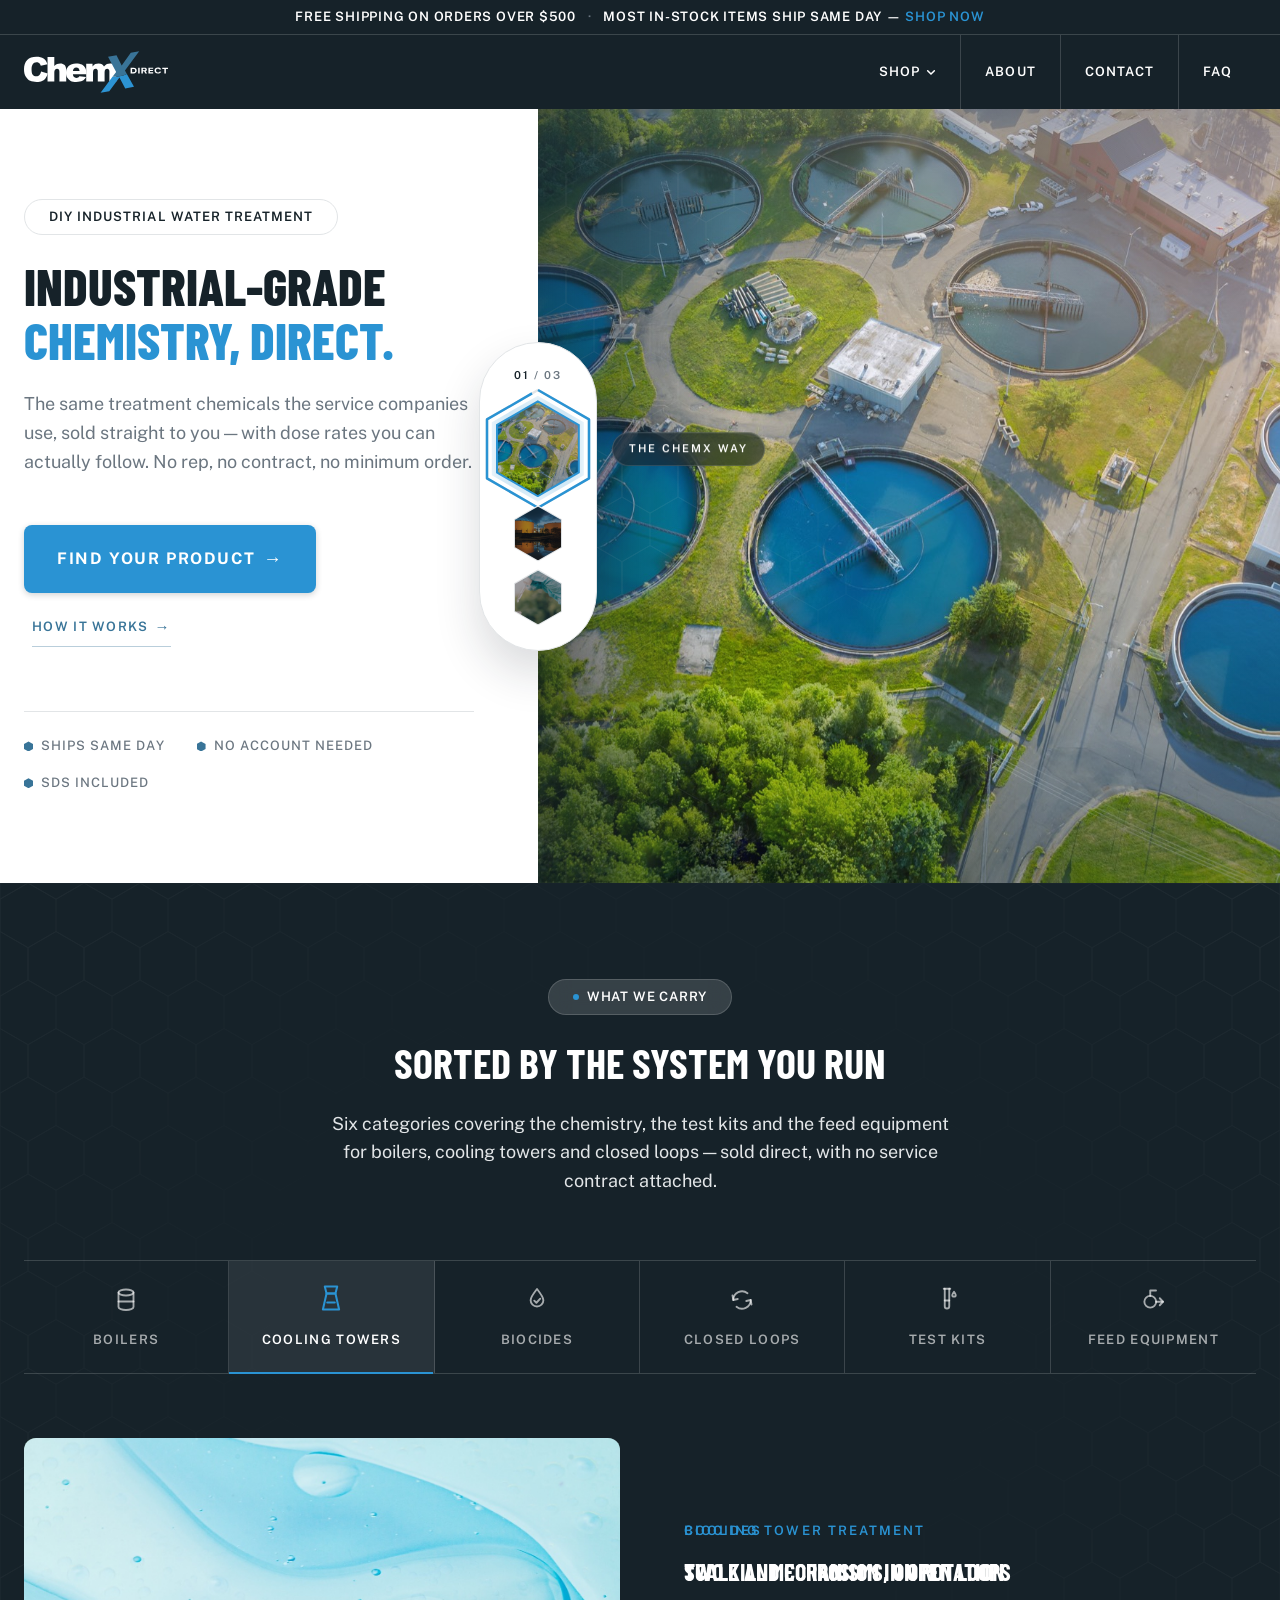
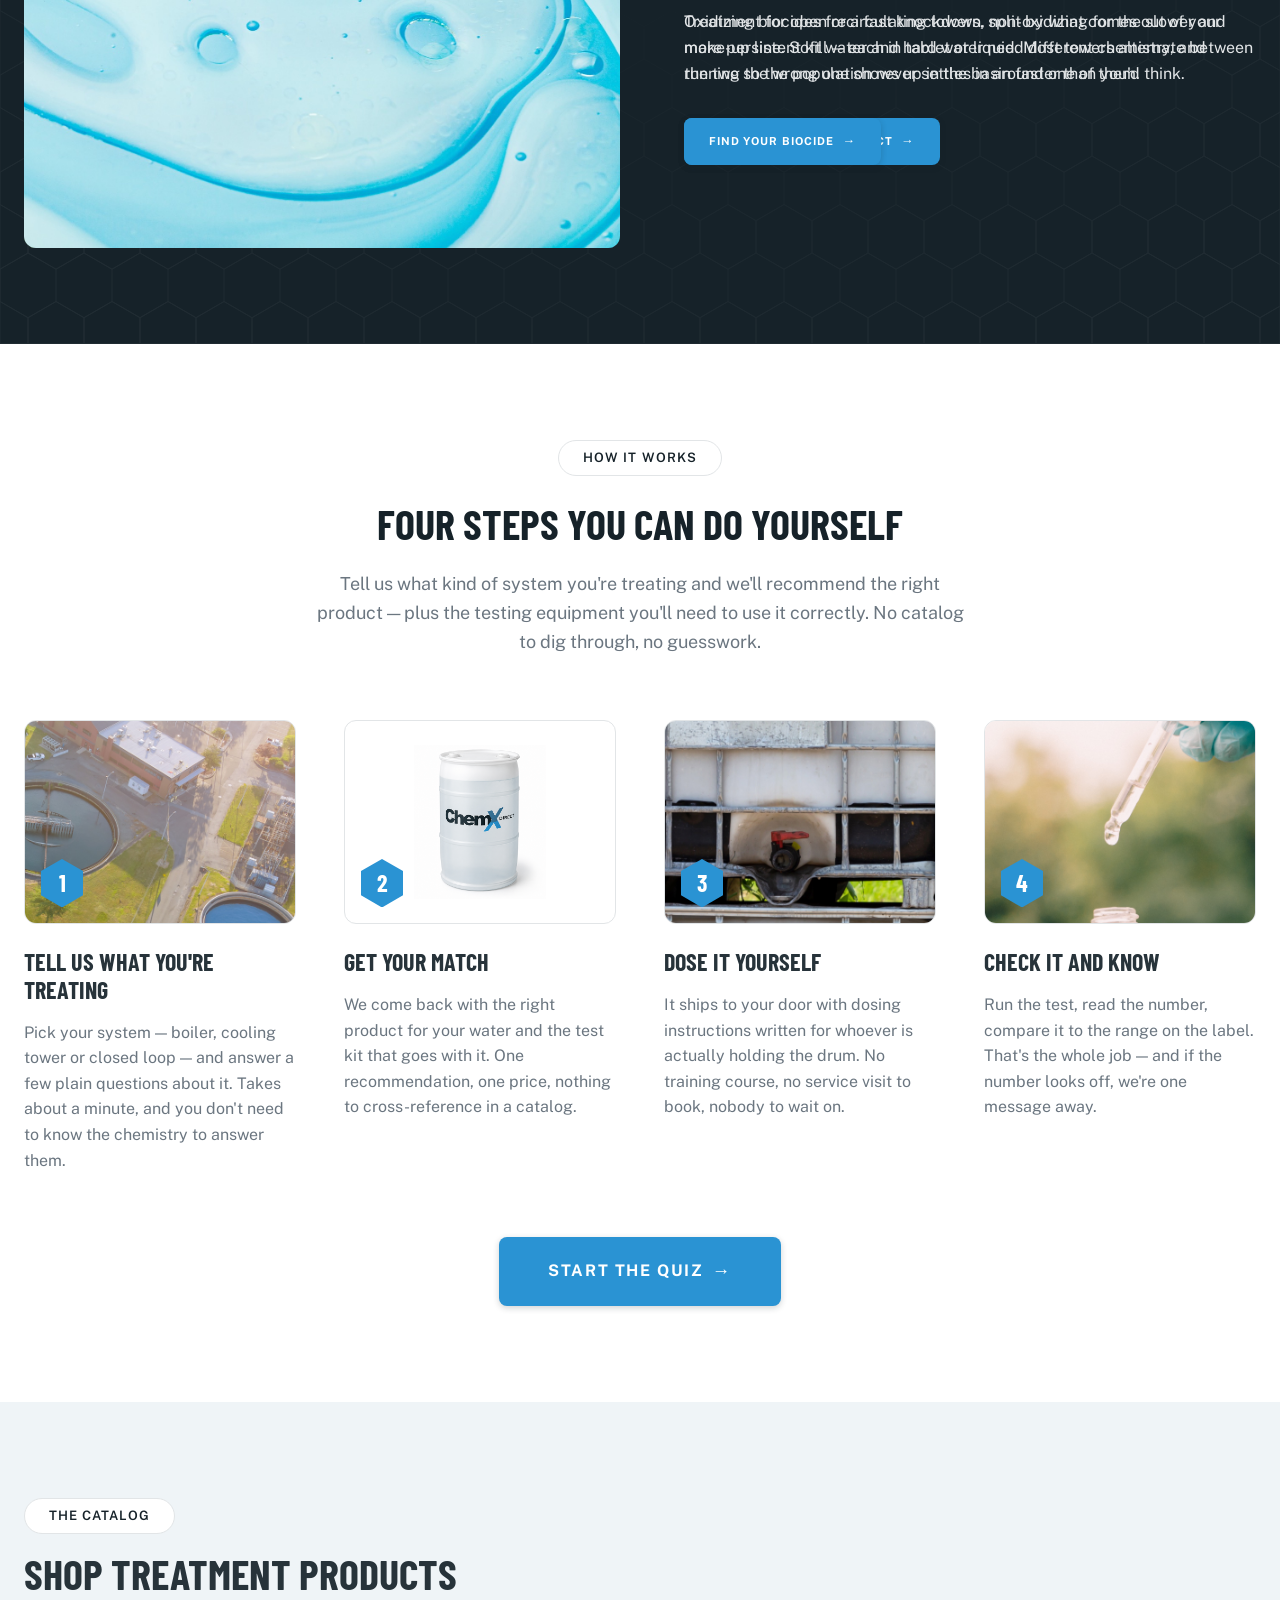
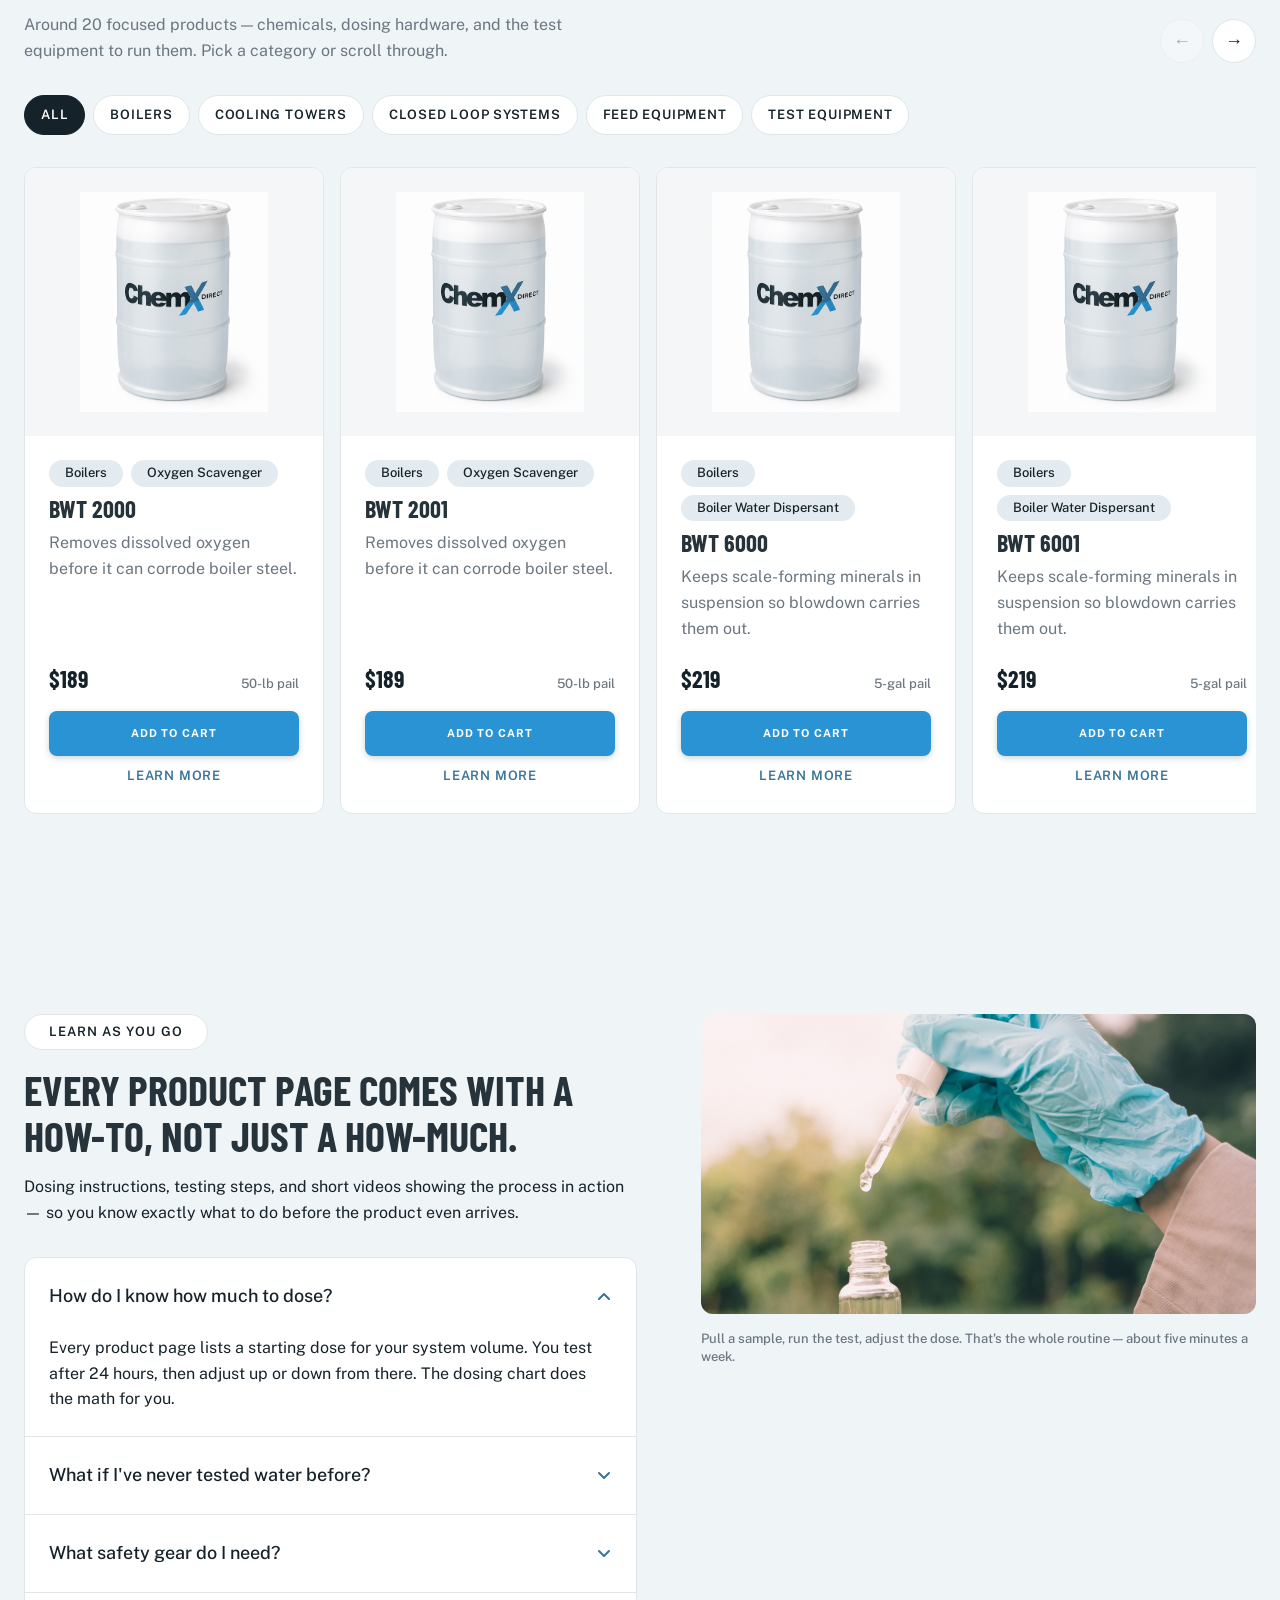
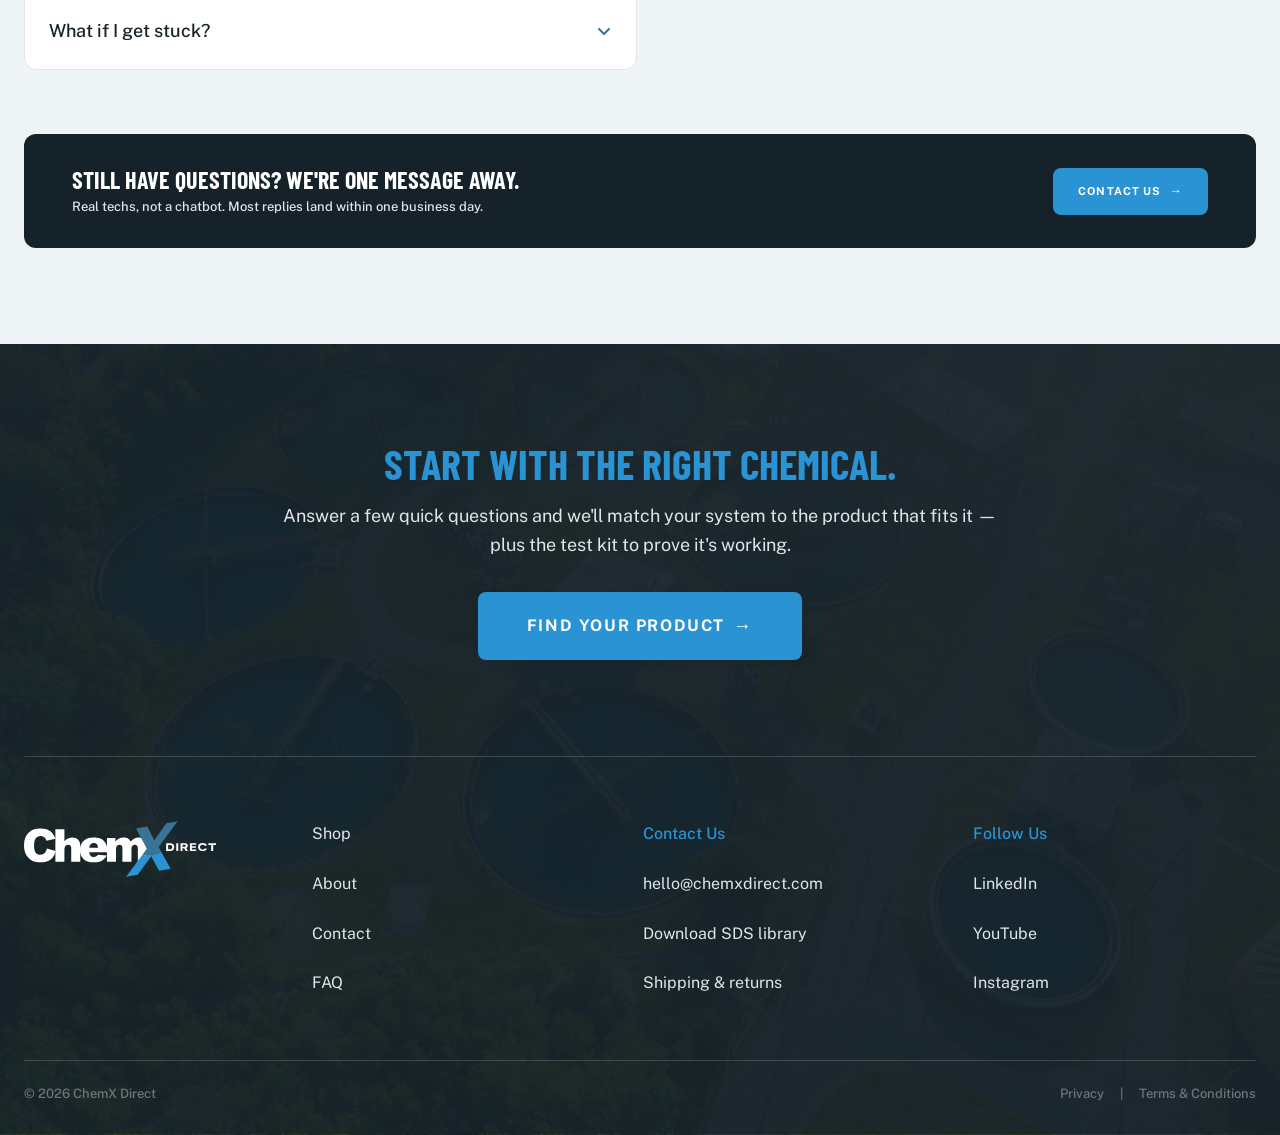
==== commit 56395e29: "Centre the countdown ring on the hexagon it wraps An <svg> is a replaced element: with width/height " ====
--- a/index-v2.html
+++ b/index-v2.html
@@ -312,8 +312,13 @@
 
     /* ---- The rail: hexagon carousel navigation on the seam ---------------- */
     .hex-rail {
+      /* Width / height of a regular pointy-top hexagon. Every layer stacked
+         on a node — frame, photo, glow, countdown ring — has to hold this
+         ratio, or the offsets between them stop being even all the way
+         round the shape. */
+      --hex-ratio: 0.866;
       --hex-w: 84px;
-      --hex-h: calc(var(--hex-w) / 0.866);
+      --hex-h: calc(var(--hex-w) / var(--hex-ratio));
       --rail-ease: cubic-bezier(0.16, 1, 0.3, 1);
       --rail-move: 0.55s;
       grid-column: 2;
@@ -328,7 +333,9 @@
       flex-direction: column;
       align-items: center;
       gap: var(--space-2);
-      padding: var(--space-2) var(--space-1);
+      /* Room for the countdown ring, which stands --ring-gap outside the
+         widest hexagon */
+      padding: var(--space-3) var(--space-2);
       background-color: var(--color-white);
       border: 1px solid var(--color-gray-100);
       border-radius: var(--radius-pill);
@@ -383,8 +390,9 @@
     }
 
     .hexnode2__glow {
+      --glow-gap: 4px;
       position: absolute;
-      inset: -4px;
+      inset: calc(var(--glow-gap) / -1 / var(--hex-ratio)) calc(var(--glow-gap) * -1);
       clip-path: polygon(50% 0%, 100% 25%, 100% 75%, 50% 100%, 0% 75%, 0% 25%);
       background-color: var(--color-sky);
       filter: blur(10px);
@@ -414,8 +422,9 @@
     }
 
     .hexnode2__media {
+      --frame-w: 2px;
       position: absolute;
-      inset: 2px;
+      inset: calc(var(--frame-w) / var(--hex-ratio)) var(--frame-w);
       clip-path: polygon(50% 0%, 100% 25%, 100% 75%, 50% 100%, 0% 75%, 0% 25%);
       background-color: var(--color-navy);
     }
@@ -447,10 +456,20 @@
     /* Autoplay countdown — a sky outline drawing itself around the active
        hexagon, starting at the top vertex. The dial's arc, hexagonal. */
     .hexnode2__ring {
+      --ring-gap: 9px;
       position: absolute;
-      inset: -10px;
-      width: auto;
-      height: auto;
+      /* An <svg> is a replaced element: with width/height auto it keeps its
+         own size and honours only top/left, so it has to be sized outright.
+         Growing the box by the gap on each side — over the ratio vertically —
+         is the same hexagon scaled about its centre, which is exactly an
+         even offset outline. */
+      top: calc(var(--ring-gap) / -1 / var(--hex-ratio));
+      left: calc(var(--ring-gap) * -1);
+      width: calc(100% + var(--ring-gap) * 2);
+      height: calc(100% + var(--ring-gap) * 2 / var(--hex-ratio));
+      /* base.css caps every svg at max-width:100%, which would clamp the
+         ring back to the width of the node it's supposed to sit outside */
+      max-width: none;
       overflow: visible;
       opacity: 0;
       transition: opacity 0.3s ease;
@@ -594,7 +613,7 @@
         grid-column: 1;
         flex-direction: row;
         gap: var(--space-2);
-        padding: var(--space-1) var(--space-3);
+        padding: var(--space-2) var(--space-3);
         /* Rides down over the top edge of the photo */
         margin-top: var(--space-2);
         margin-bottom: calc(var(--space-5) * -1);
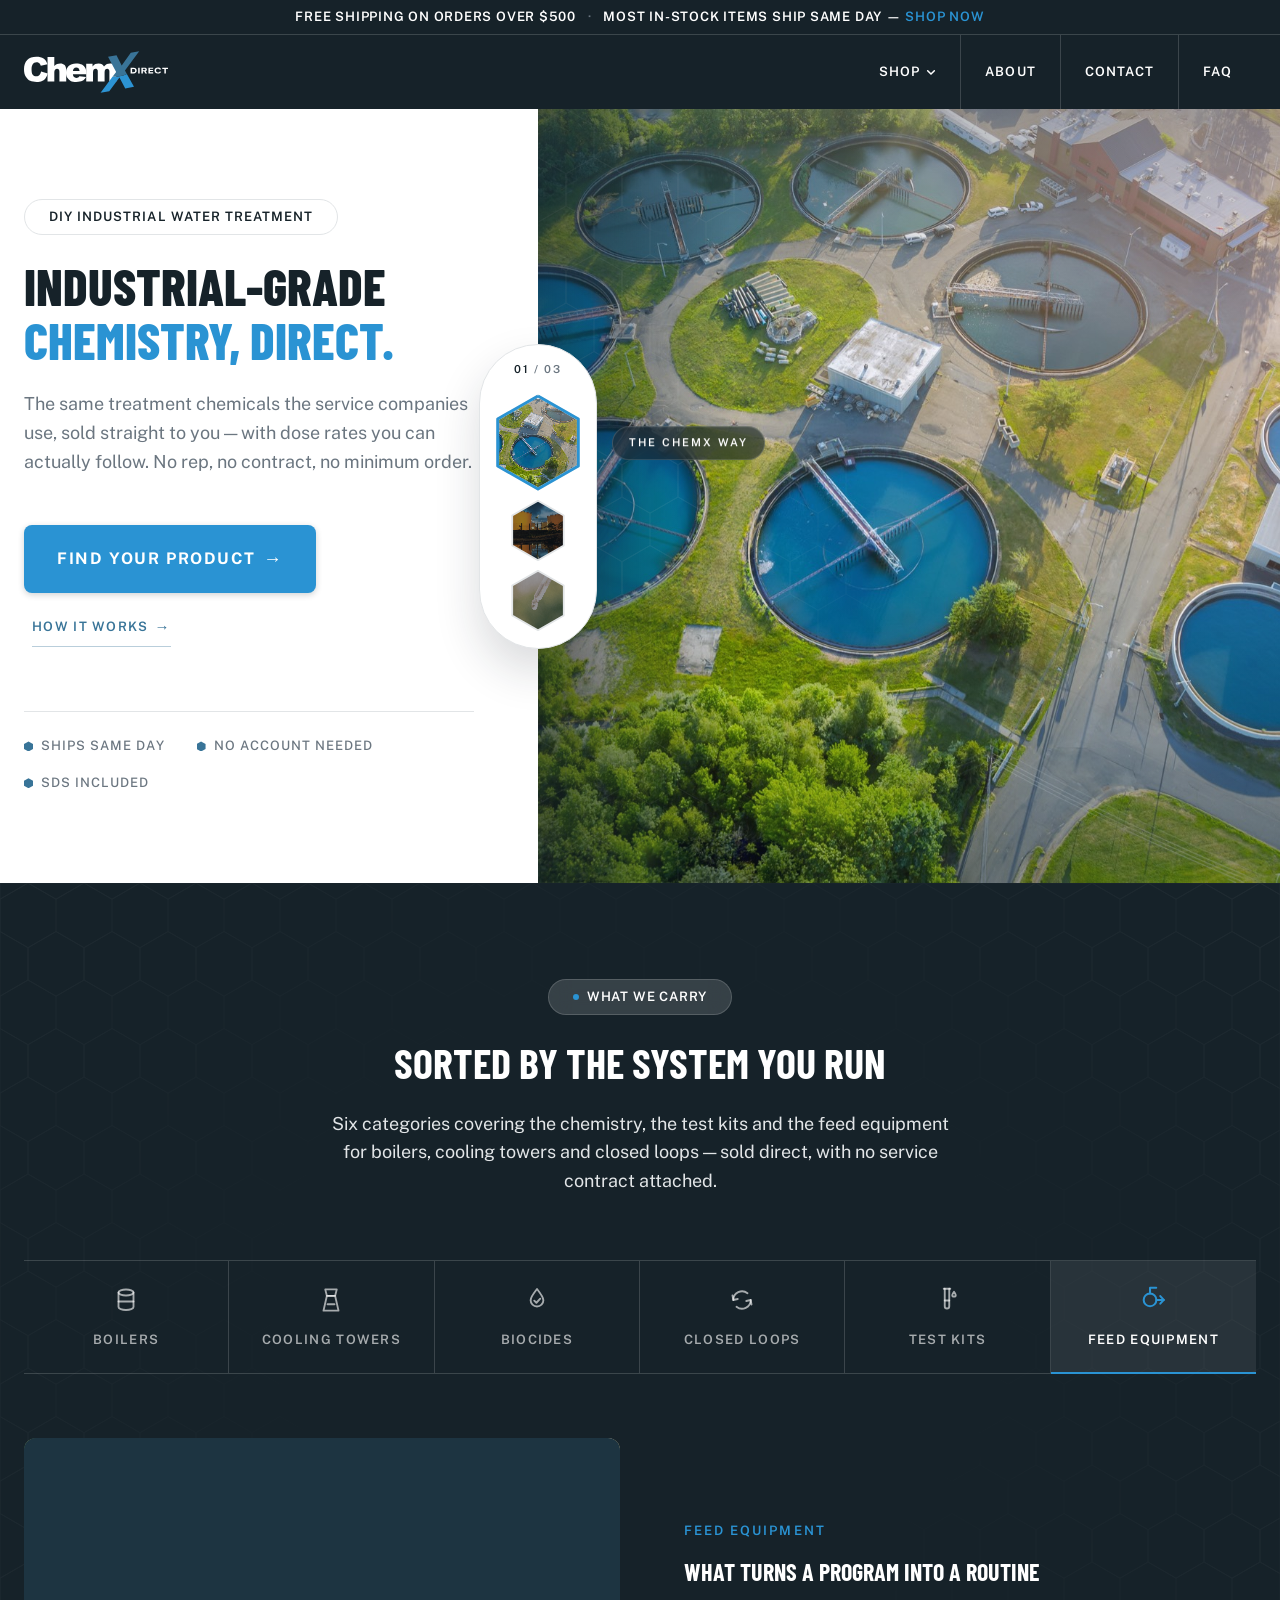
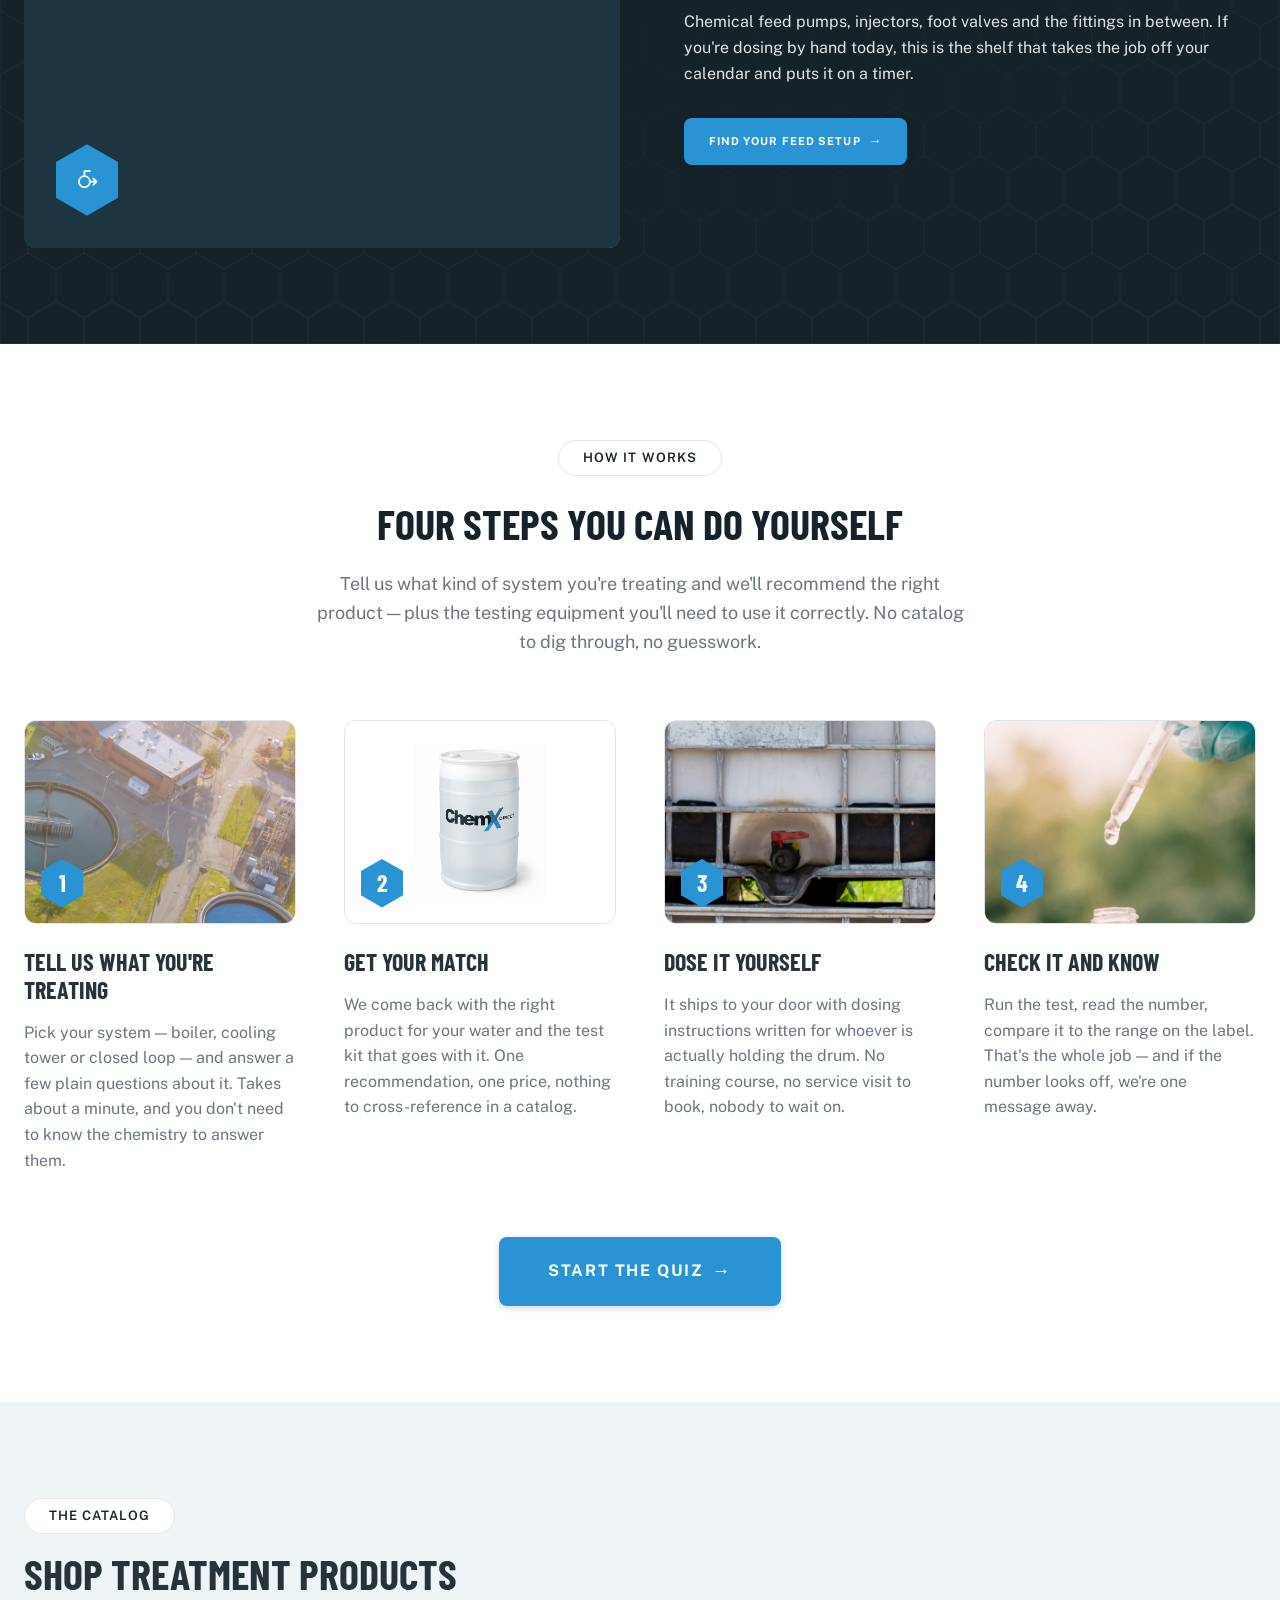
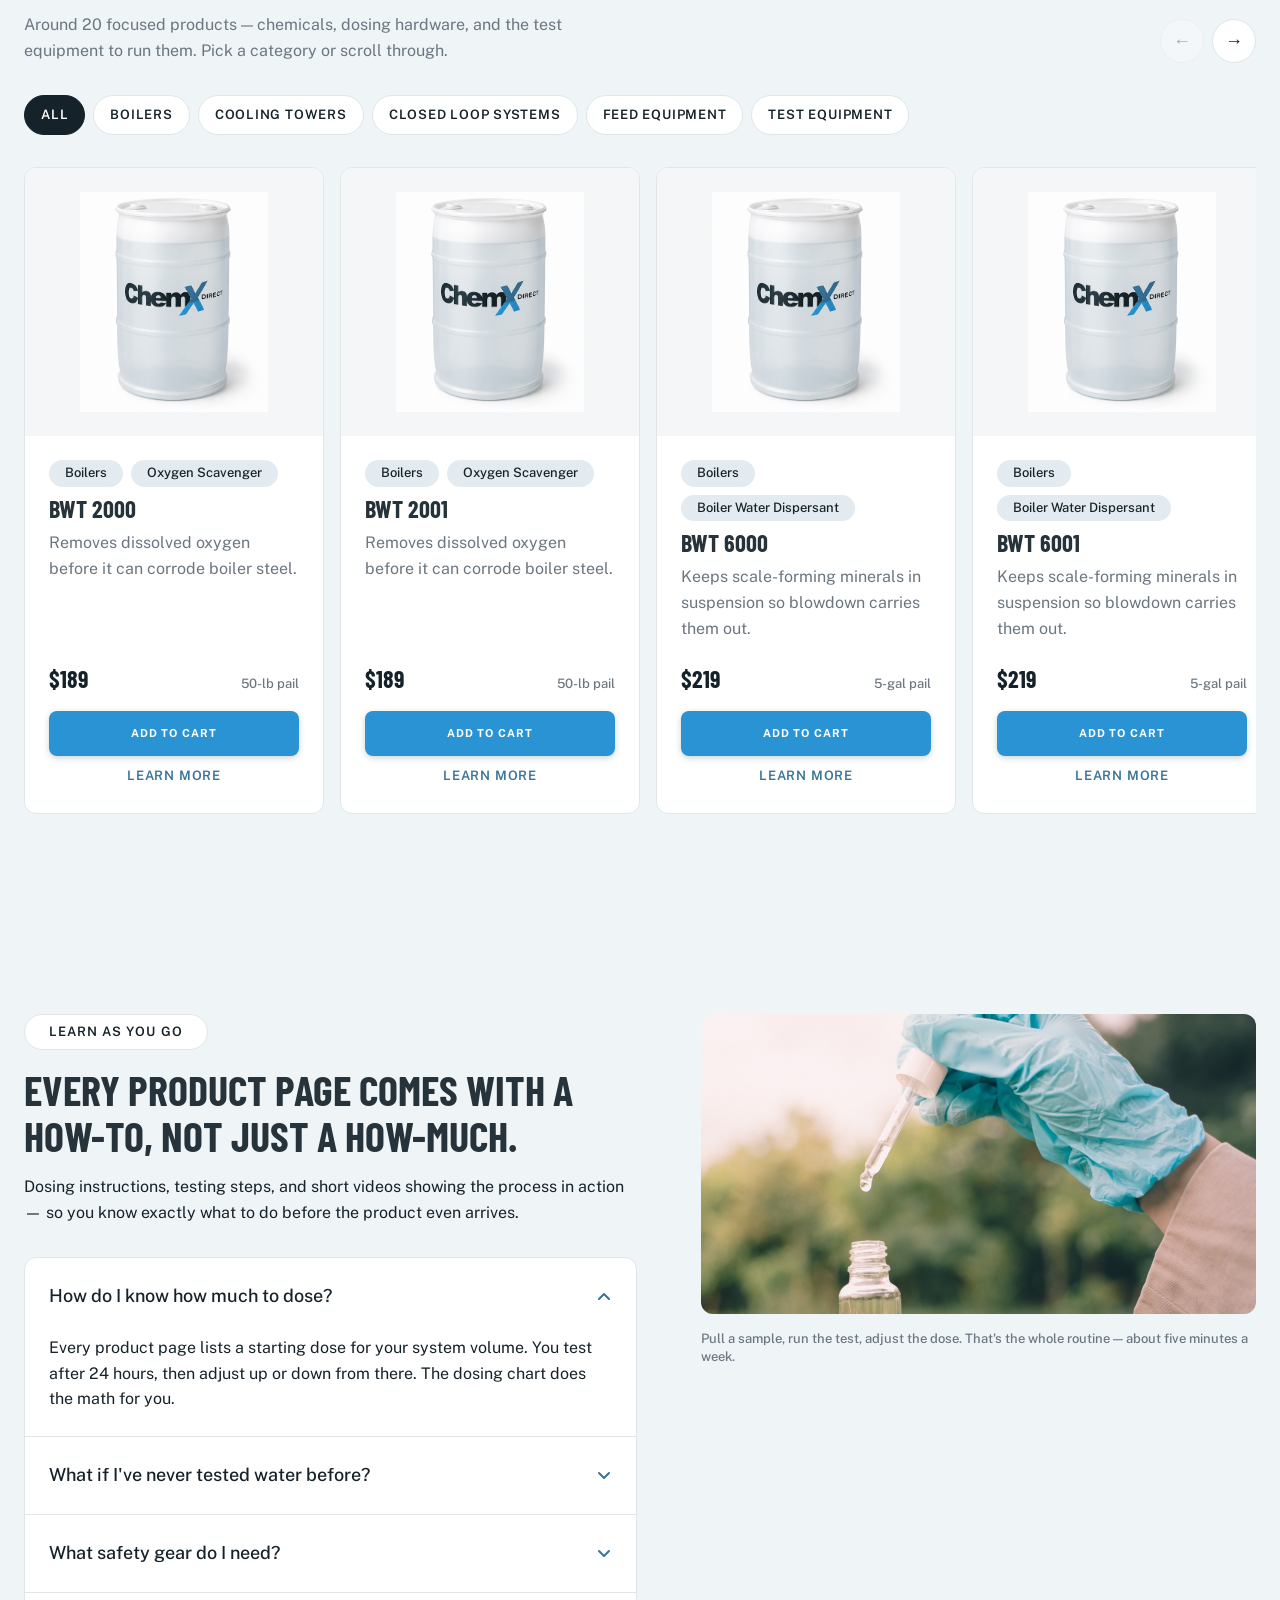
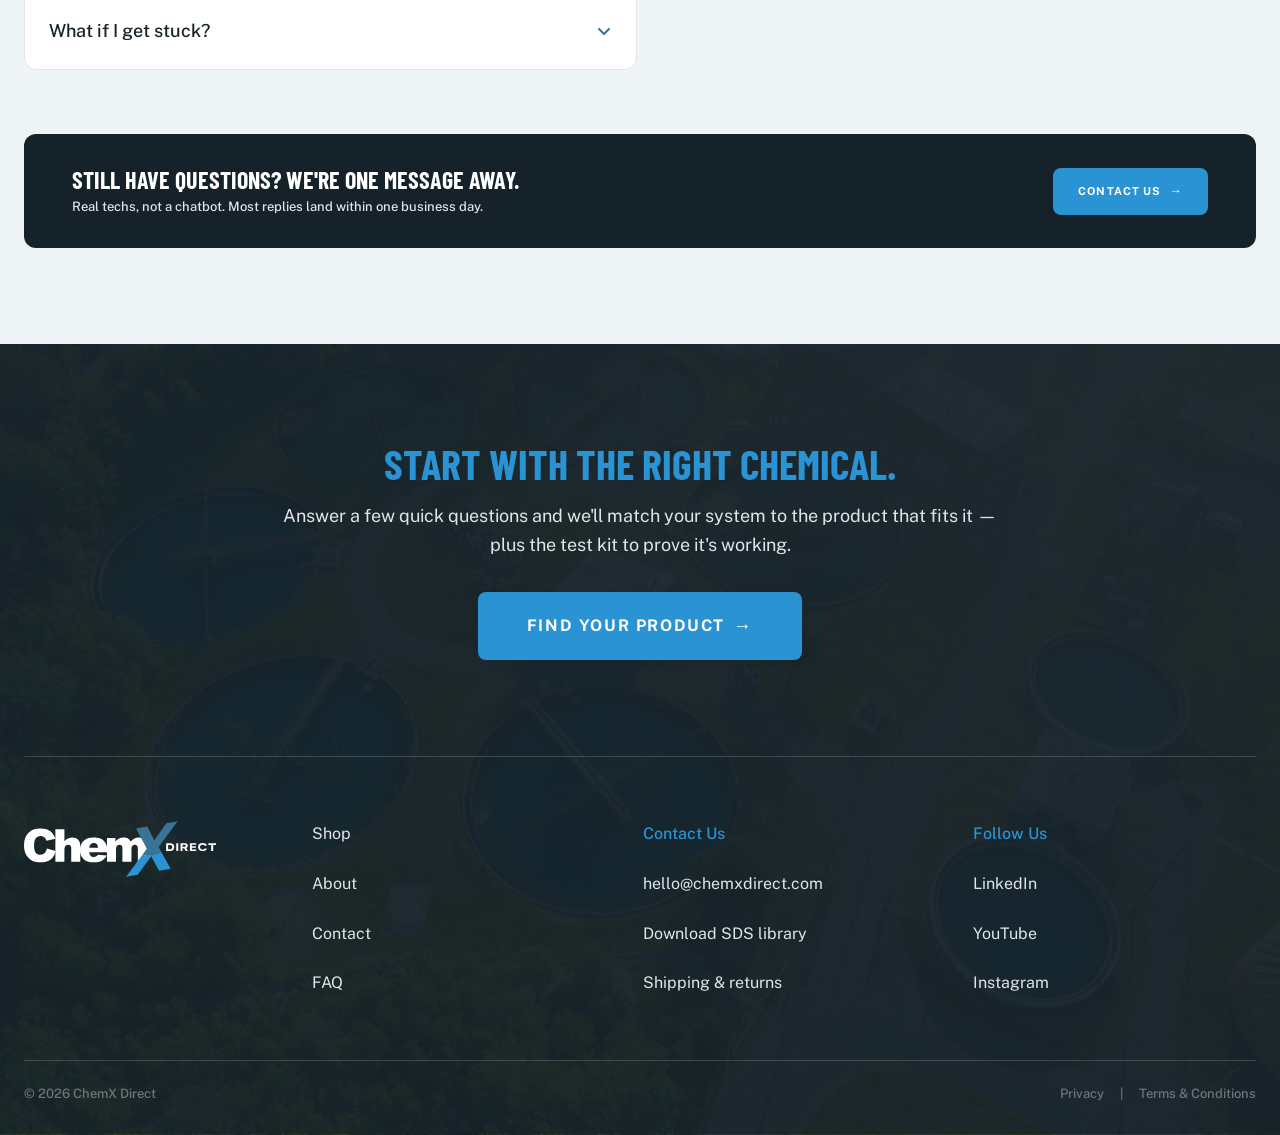
==== commit d4aed655: "Draw each hexagon as one SVG instead of a stack of clipped boxes The node was a clipped frame, a cli" ====
--- a/index-v2.html
+++ b/index-v2.html
@@ -333,9 +333,7 @@
       flex-direction: column;
       align-items: center;
       gap: var(--space-2);
-      /* Room for the countdown ring, which stands --ring-gap outside the
-         widest hexagon */
-      padding: var(--space-3) var(--space-2);
+      padding: var(--space-2);
       background-color: var(--color-white);
       border: 1px solid var(--color-gray-100);
       border-radius: var(--radius-pill);
@@ -363,8 +361,16 @@
 
     /* Inactive nodes give their unused footprint back with a negative
        margin, so the stack closes up around whichever one is active */
+    /* One SVG per node, not a stack of clipped boxes: the photo is a pattern
+       fill, the tint sits on top of it, and the hexagon's own border is the
+       autoplay countdown — a sky stroke drawing itself over a gray track from
+       the top vertex round. One shape, one outline, and edges that antialias
+       properly instead of stair-stepping the way clip-path does.
+
+       Inactive nodes give their unused footprint back with a negative margin,
+       so the stack closes up around whichever one is active. */
     .hexnode2 {
-      --hex-scale: 0.58;
+      --hex-scale: 0.64;
       position: relative;
       flex: none;
       width: var(--hex-w);
@@ -385,121 +391,69 @@
     }
 
     .hexnode2:focus-visible {
-      outline: 2px solid var(--color-sky);
-      outline-offset: 3px;
-    }
-
-    .hexnode2__glow {
-      --glow-gap: 4px;
-      position: absolute;
-      inset: calc(var(--glow-gap) / -1 / var(--hex-ratio)) calc(var(--glow-gap) * -1);
-      clip-path: polygon(50% 0%, 100% 25%, 100% 75%, 50% 100%, 0% 75%, 0% 25%);
-      background-color: var(--color-sky);
-      filter: blur(10px);
-      opacity: 0;
-      transition: opacity 0.5s ease;
-    }
-
-    .hexnode2.is-active .hexnode2__glow {
-      opacity: 0.22;
-    }
-
-    /* Frame is the hexagon "border": the photo sits 2px inside it */
-    .hexnode2__frame {
+      outline: none;
+    }
+
+    .hexnode2:focus-visible .hexnode2__track {
+      stroke: var(--color-sky);
+    }
+
+    .hexnode2__shape {
       position: absolute;
       inset: 0;
-      clip-path: polygon(50% 0%, 100% 25%, 100% 75%, 50% 100%, 0% 75%, 0% 25%);
-      background-color: var(--color-gray-100);
-      transition: background-color 0.4s ease;
-    }
-
-    .hexnode2.is-active .hexnode2__frame {
-      background-color: var(--color-sky);
-    }
-
-    .hexnode2:not(.is-active):hover .hexnode2__frame {
-      background-color: var(--color-steel);
-    }
-
-    .hexnode2__media {
-      --frame-w: 2px;
-      position: absolute;
-      inset: calc(var(--frame-w) / var(--hex-ratio)) var(--frame-w);
-      clip-path: polygon(50% 0%, 100% 25%, 100% 75%, 50% 100%, 0% 75%, 0% 25%);
-      background-color: var(--color-navy);
-    }
-
-    .hexnode2__media img {
       width: 100%;
       height: 100%;
-      object-fit: cover;
     }
 
     /* Inactive nodes read as thumbnails, not as competing focal points */
-    .hexnode2__media::after {
-      content: "";
-      position: absolute;
-      inset: 0;
-      background-color: color-mix(in srgb, var(--color-navy) 42%, transparent);
-      transition: background-color 0.4s ease;
-    }
-
-    .hexnode2.is-active .hexnode2__media::after {
-      background-color: color-mix(in srgb, var(--color-navy) 8%, transparent);
-    }
-
-    .hexnode2:not(.is-active):hover .hexnode2__media::after,
-    .hexnode2:not(.is-active):focus-visible .hexnode2__media::after {
-      background-color: color-mix(in srgb, var(--color-navy) 18%, transparent);
-    }
-
-    /* Autoplay countdown — a sky outline drawing itself around the active
-       hexagon, starting at the top vertex. The dial's arc, hexagonal. */
-    .hexnode2__ring {
-      --ring-gap: 9px;
-      position: absolute;
-      /* An <svg> is a replaced element: with width/height auto it keeps its
-         own size and honours only top/left, so it has to be sized outright.
-         Growing the box by the gap on each side — over the ratio vertically —
-         is the same hexagon scaled about its centre, which is exactly an
-         even offset outline. */
-      top: calc(var(--ring-gap) / -1 / var(--hex-ratio));
-      left: calc(var(--ring-gap) * -1);
-      width: calc(100% + var(--ring-gap) * 2);
-      height: calc(100% + var(--ring-gap) * 2 / var(--hex-ratio));
-      /* base.css caps every svg at max-width:100%, which would clamp the
-         ring back to the width of the node it's supposed to sit outside */
-      max-width: none;
-      overflow: visible;
-      opacity: 0;
-      transition: opacity 0.3s ease;
-    }
-
-    .hexnode2.is-active .hexnode2__ring {
-      opacity: 1;
-    }
-
-    .hexnode2__ring polygon {
+    .hexnode2__tint {
+      fill: var(--color-navy);
+      fill-opacity: 0.46;
+      transition: fill-opacity 0.4s ease;
+    }
+
+    .hexnode2.is-active .hexnode2__tint {
+      fill-opacity: 0.06;
+    }
+
+    .hexnode2:not(.is-active):hover .hexnode2__tint,
+    .hexnode2:not(.is-active):focus-visible .hexnode2__tint {
+      fill-opacity: 0.24;
+    }
+
+    .hexnode2__track,
+    .hexnode2__sweep {
       fill: none;
-      stroke-width: 2.5;
+      stroke-width: 3.4;
       stroke-linejoin: round;
     }
 
-    .hexnode2__ring-track {
+    .hexnode2__track {
       stroke: var(--color-gray-100);
-    }
-
-    .hexnode2__ring-sweep {
+      transition: stroke 0.3s ease;
+    }
+
+    .hexnode2:not(.is-active):hover .hexnode2__track {
+      stroke: var(--color-steel);
+    }
+
+    /* Sky by default so the active hexagon still reads as chosen with the
+       animation off; the sweep starts it empty and fills it back in */
+    .hexnode2__sweep {
       stroke: var(--color-sky);
       stroke-dasharray: 100;
       stroke-dashoffset: 100;
     }
 
-    .hex-rail.is-playing .hexnode2.is-active .hexnode2__ring-sweep {
+    .hexnode2.is-active .hexnode2__sweep {
+      stroke-dashoffset: 0;
+    }
+
+    .hex-rail.is-playing .hexnode2.is-active .hexnode2__sweep {
       animation: hexRailSweep var(--autoplay, 7000ms) linear forwards;
     }
 
-    .hex-rail.is-paused .hexnode2.is-active .hexnode2__ring-sweep {
+    .hex-rail.is-paused .hexnode2.is-active .hexnode2__sweep {
       animation-play-state: paused;
     }
 
@@ -686,7 +640,7 @@
         transform: none;
       }
 
-      .hex-rail.is-playing .hexnode2.is-active .hexnode2__ring-sweep {
+      .hex-rail.is-playing .hexnode2.is-active .hexnode2__sweep {
         animation: none;
       }
     }
@@ -1492,15 +1446,18 @@
             aria-selected="true"
             data-hero2-tab="0"
           >
-            <span class="hexnode2__glow" aria-hidden="true"></span>
-            <span class="hexnode2__frame" aria-hidden="true">
-              <span class="hexnode2__media">
-                <img src="images/treatment-plant-aerial.jpg" alt="" />
-              </span>
-            </span>
-            <svg class="hexnode2__ring" viewBox="0 0 100 115.47" preserveAspectRatio="none" aria-hidden="true">
-              <polygon class="hexnode2__ring-track" points="50,0 100,28.87 100,86.6 50,115.47 0,86.6 0,28.87" vector-effect="non-scaling-stroke" />
-              <polygon class="hexnode2__ring-sweep" points="50,0 100,28.87 100,86.6 50,115.47 0,86.6 0,28.87" pathLength="100" vector-effect="non-scaling-stroke" />
+            <svg class="hexnode2__shape" viewBox="0 0 100 115.47" aria-hidden="true">
+              <defs>
+                <!-- Image overhangs the tile by a third: a wide aerial shot
+                     cropped to a 54px hexagon is mush, so it's zoomed in -->
+                <pattern id="hexpat-1" patternUnits="userSpaceOnUse" width="100" height="115.47">
+                  <image href="images/treatment-plant-aerial.jpg" x="-17.5" y="-20.2" width="135" height="155.9" preserveAspectRatio="xMidYMid slice" />
+                </pattern>
+              </defs>
+              <polygon points="50,2.31 98,29.72 98,85.75 50,113.16 2,85.75 2,29.72" fill="url(#hexpat-1)" />
+              <polygon class="hexnode2__tint" points="50,2.31 98,29.72 98,85.75 50,113.16 2,85.75 2,29.72" />
+              <polygon class="hexnode2__track" points="50,2.31 98,29.72 98,85.75 50,113.16 2,85.75 2,29.72" />
+              <polygon class="hexnode2__sweep" points="50,2.31 98,29.72 98,85.75 50,113.16 2,85.75 2,29.72" pathLength="100" />
             </svg>
             <span class="visually-hidden">The ChemX way</span>
           </button>
@@ -1515,15 +1472,16 @@
             tabindex="-1"
             data-hero2-tab="1"
           >
-            <span class="hexnode2__glow" aria-hidden="true"></span>
-            <span class="hexnode2__frame" aria-hidden="true">
-              <span class="hexnode2__media">
-                <img src="images/industrial-tanks.jpg" alt="" />
-              </span>
-            </span>
-            <svg class="hexnode2__ring" viewBox="0 0 100 115.47" preserveAspectRatio="none" aria-hidden="true">
-              <polygon class="hexnode2__ring-track" points="50,0 100,28.87 100,86.6 50,115.47 0,86.6 0,28.87" vector-effect="non-scaling-stroke" />
-              <polygon class="hexnode2__ring-sweep" points="50,0 100,28.87 100,86.6 50,115.47 0,86.6 0,28.87" pathLength="100" vector-effect="non-scaling-stroke" />
+            <svg class="hexnode2__shape" viewBox="0 0 100 115.47" aria-hidden="true">
+              <defs>
+                <pattern id="hexpat-2" patternUnits="userSpaceOnUse" width="100" height="115.47">
+                  <image href="images/industrial-tanks.jpg" x="-17.5" y="-20.2" width="135" height="155.9" preserveAspectRatio="xMidYMid slice" />
+                </pattern>
+              </defs>
+              <polygon points="50,2.31 98,29.72 98,85.75 50,113.16 2,85.75 2,29.72" fill="url(#hexpat-2)" />
+              <polygon class="hexnode2__tint" points="50,2.31 98,29.72 98,85.75 50,113.16 2,85.75 2,29.72" />
+              <polygon class="hexnode2__track" points="50,2.31 98,29.72 98,85.75 50,113.16 2,85.75 2,29.72" />
+              <polygon class="hexnode2__sweep" points="50,2.31 98,29.72 98,85.75 50,113.16 2,85.75 2,29.72" pathLength="100" />
             </svg>
             <span class="visually-hidden">Boiler treatment</span>
           </button>
@@ -1538,15 +1496,16 @@
             tabindex="-1"
             data-hero2-tab="2"
           >
-            <span class="hexnode2__glow" aria-hidden="true"></span>
-            <span class="hexnode2__frame" aria-hidden="true">
-              <span class="hexnode2__media">
-                <img src="images/water-sampling.jpg" alt="" />
-              </span>
-            </span>
-            <svg class="hexnode2__ring" viewBox="0 0 100 115.47" preserveAspectRatio="none" aria-hidden="true">
-              <polygon class="hexnode2__ring-track" points="50,0 100,28.87 100,86.6 50,115.47 0,86.6 0,28.87" vector-effect="non-scaling-stroke" />
-              <polygon class="hexnode2__ring-sweep" points="50,0 100,28.87 100,86.6 50,115.47 0,86.6 0,28.87" pathLength="100" vector-effect="non-scaling-stroke" />
+            <svg class="hexnode2__shape" viewBox="0 0 100 115.47" aria-hidden="true">
+              <defs>
+                <pattern id="hexpat-3" patternUnits="userSpaceOnUse" width="100" height="115.47">
+                  <image href="images/dropper.jpg" x="-17.5" y="-20.2" width="135" height="155.9" preserveAspectRatio="xMidYMid slice" />
+                </pattern>
+              </defs>
+              <polygon points="50,2.31 98,29.72 98,85.75 50,113.16 2,85.75 2,29.72" fill="url(#hexpat-3)" />
+              <polygon class="hexnode2__tint" points="50,2.31 98,29.72 98,85.75 50,113.16 2,85.75 2,29.72" />
+              <polygon class="hexnode2__track" points="50,2.31 98,29.72 98,85.75 50,113.16 2,85.75 2,29.72" />
+              <polygon class="hexnode2__sweep" points="50,2.31 98,29.72 98,85.75 50,113.16 2,85.75 2,29.72" pathLength="100" />
             </svg>
             <span class="visually-hidden">Testing &amp; proof</span>
           </button>
@@ -1562,7 +1521,7 @@
       <div class="hero-v2__media">
         <div class="hero-v2__layer is-active" style="background-image: url('images/treatment-plant-aerial.jpg')"></div>
         <div class="hero-v2__layer" style="background-image: url('images/industrial-tanks.jpg')"></div>
-        <div class="hero-v2__layer" style="background-image: url('images/water-sampling.jpg')"></div>
+        <div class="hero-v2__layer" style="background-image: url('images/dropper.jpg')"></div>
         <!-- Hexagon lattice — the rail's motif, running quietly under the seam -->
         <svg class="hero-v2__lattice" aria-hidden="true">
           <defs>
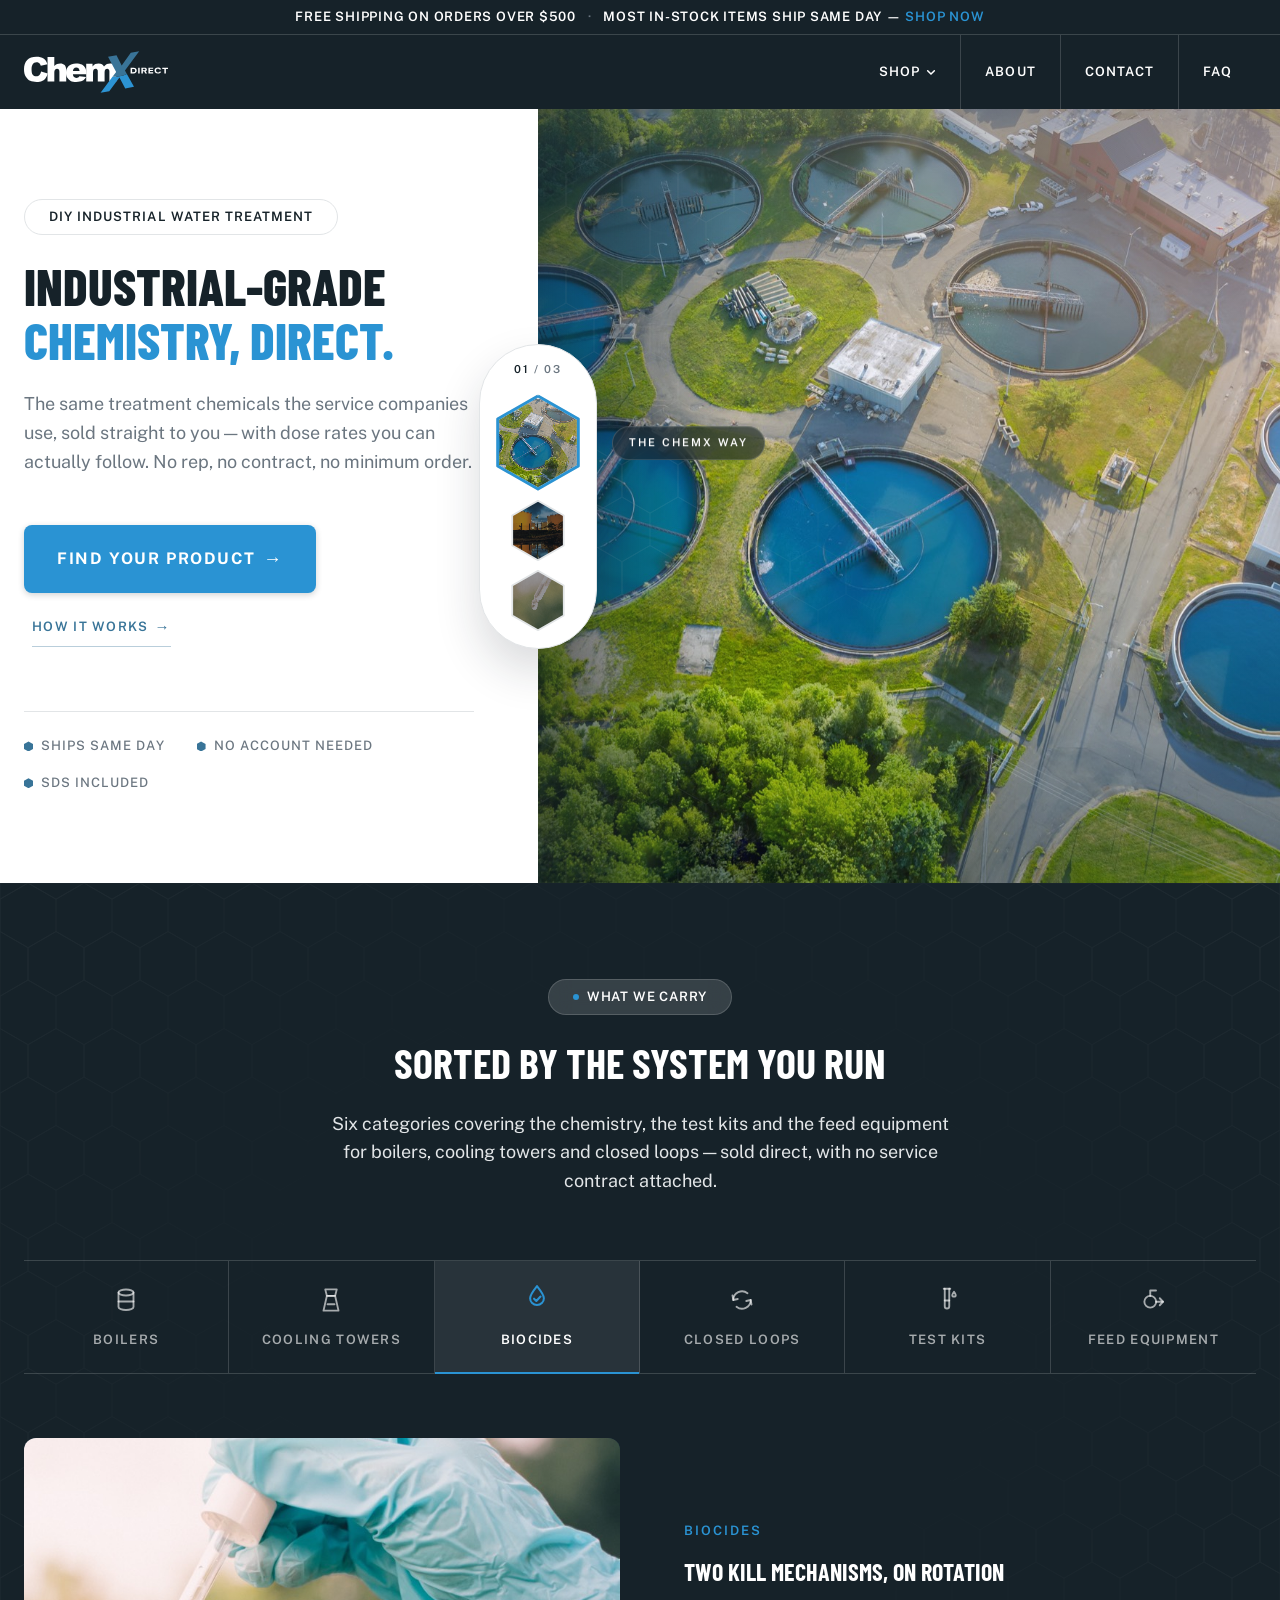
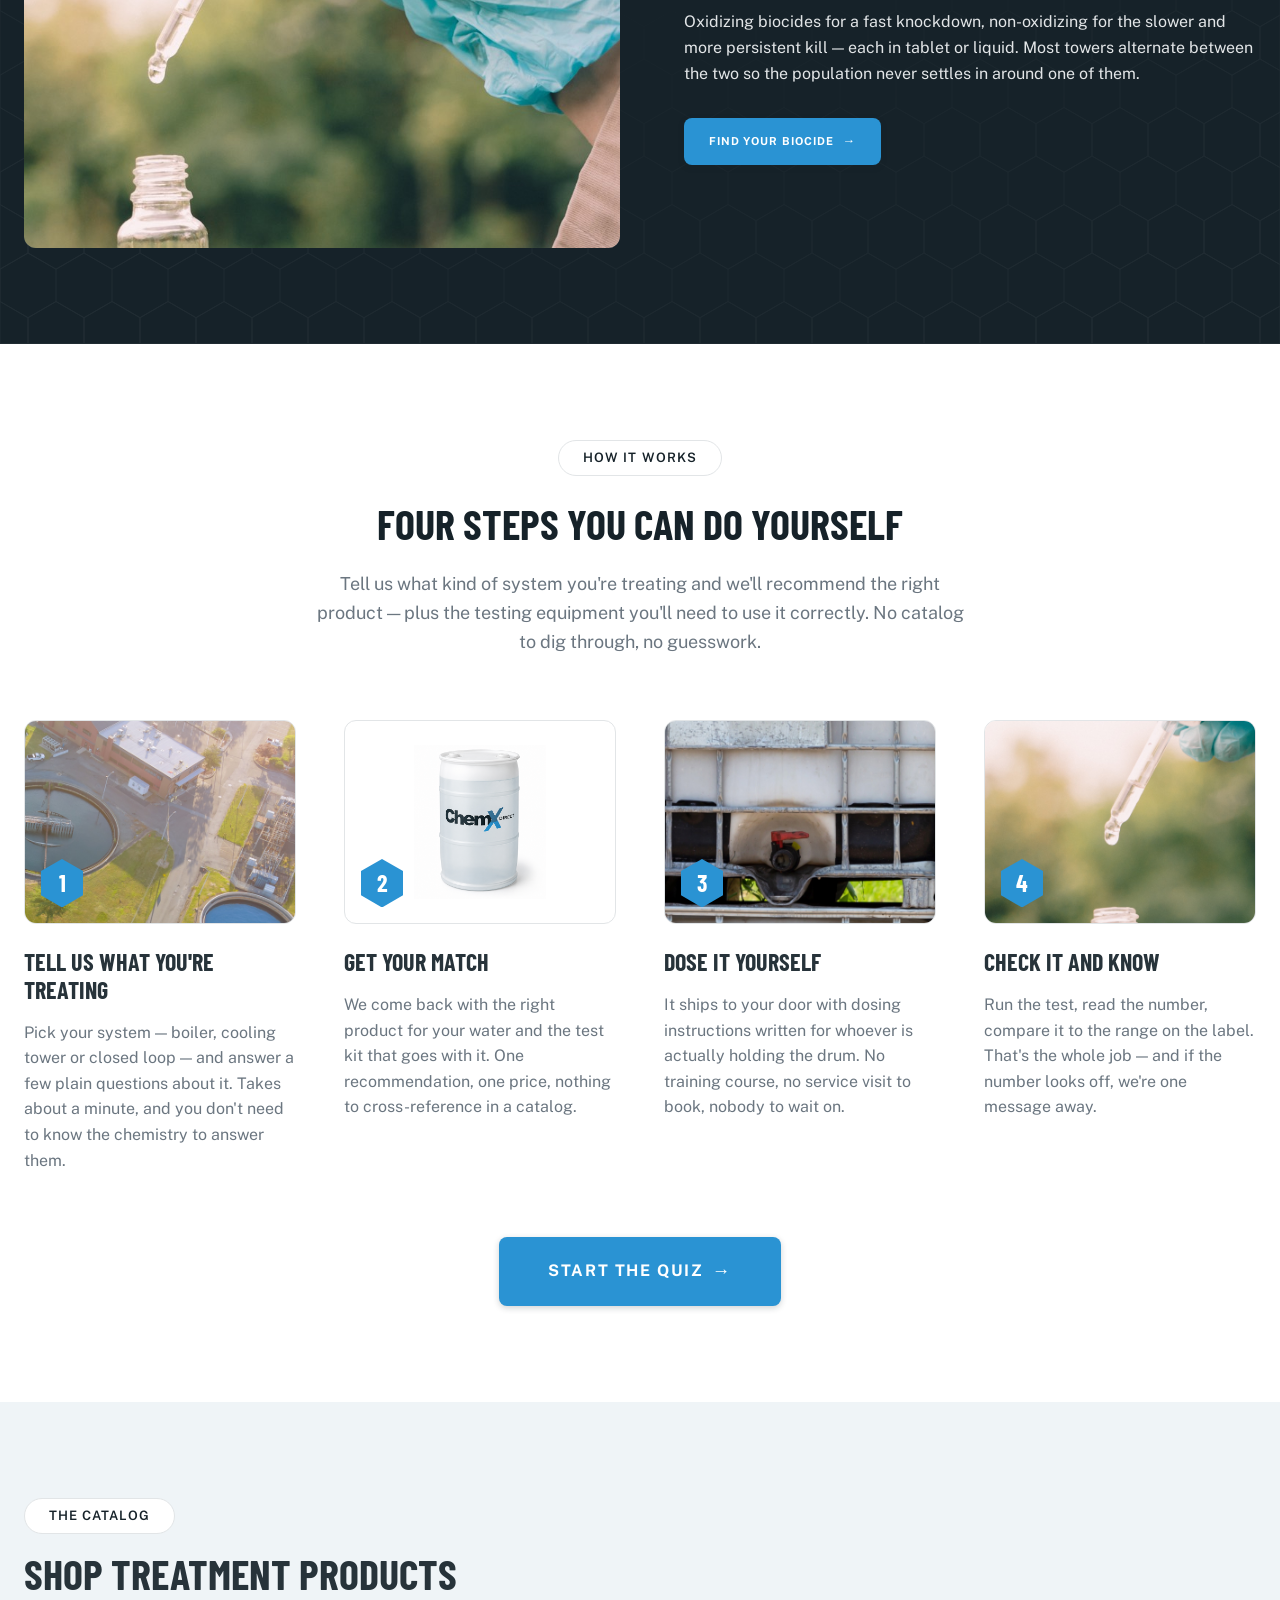
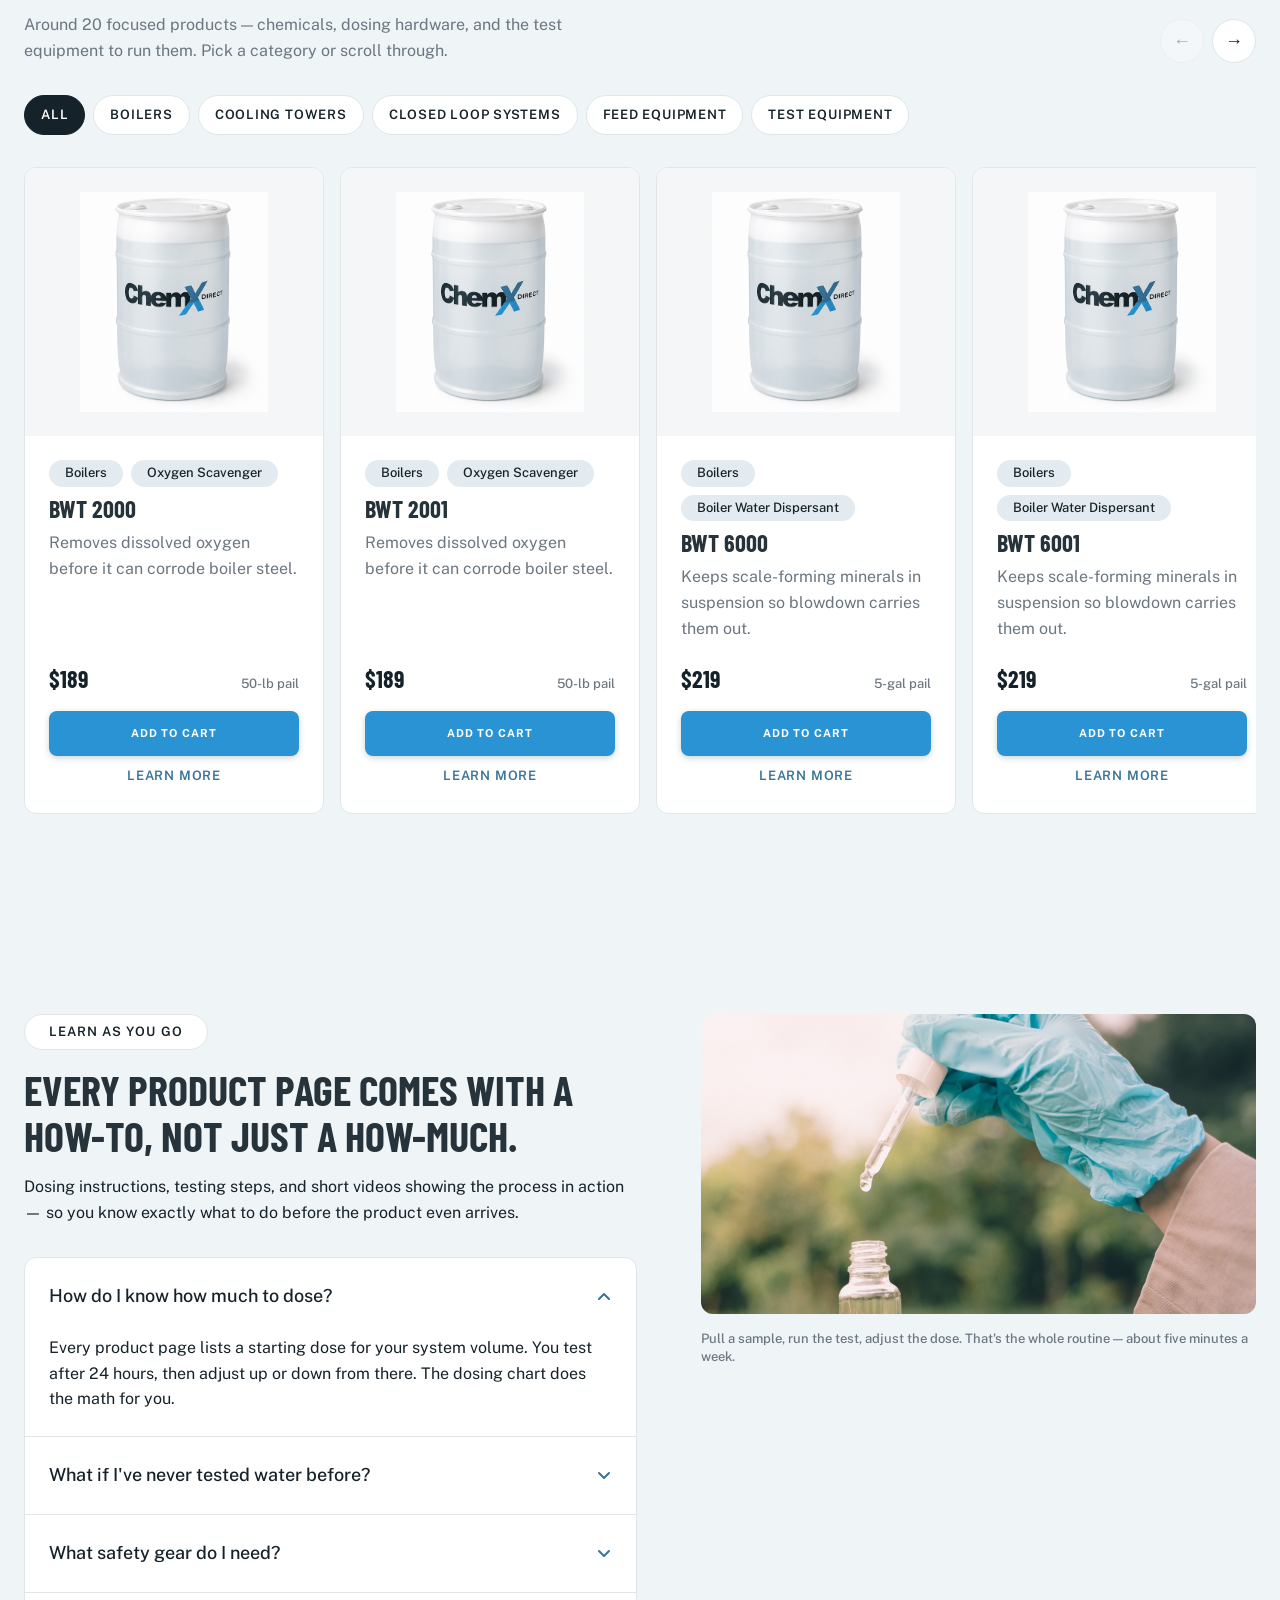
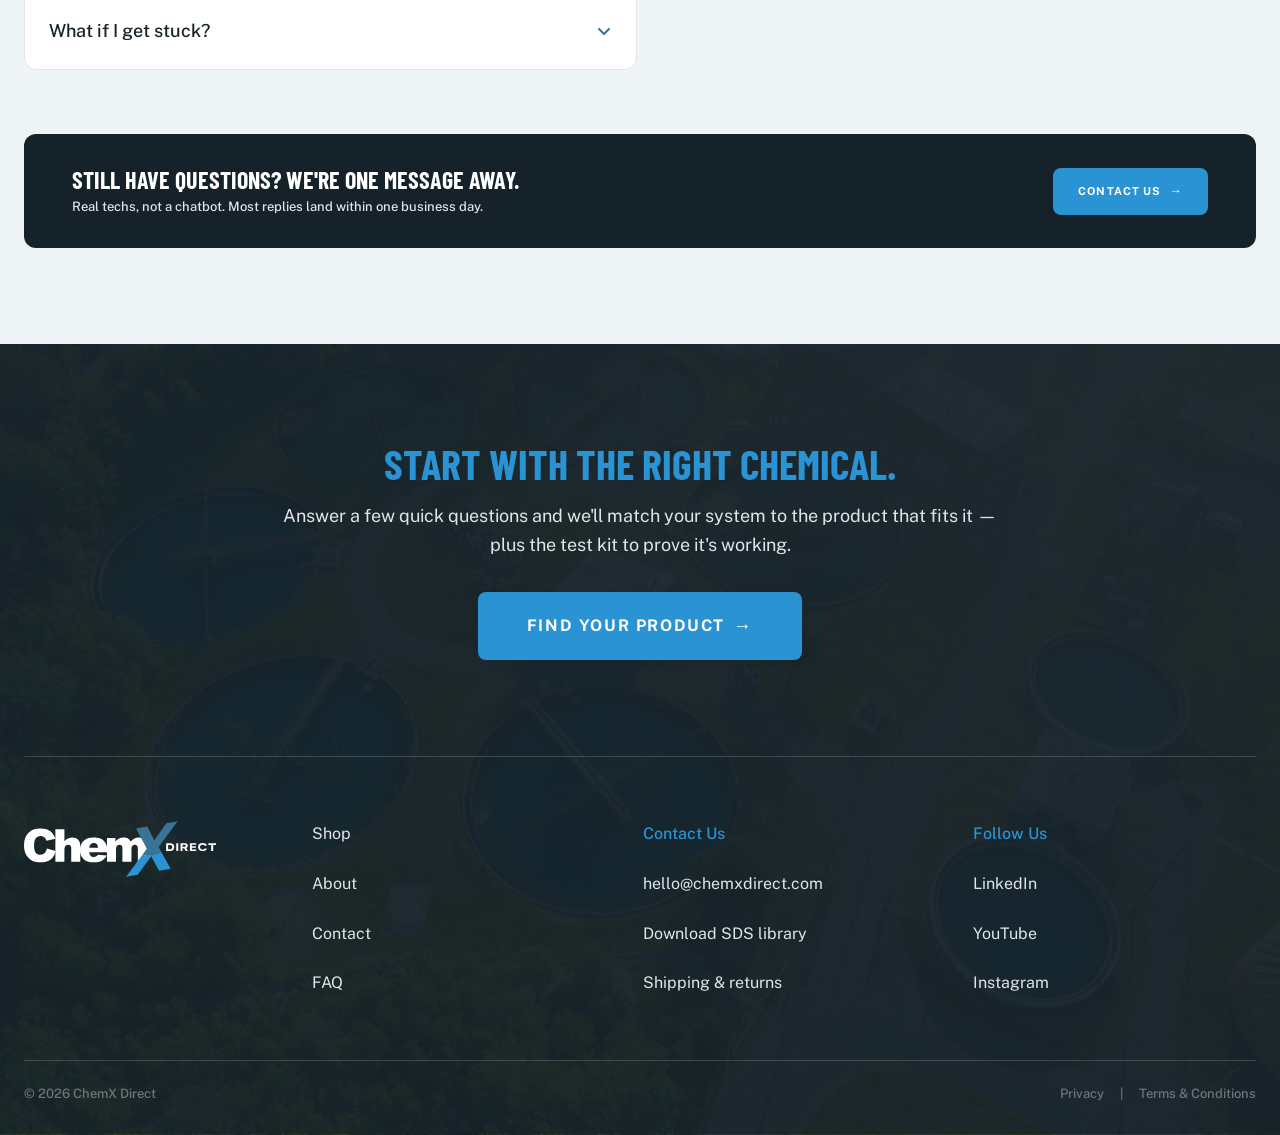
==== commit c53884b3: "Keep the review site out of search engines The prototype is going live on GitHub Pages for client re" ====
--- a/index-v2.html
+++ b/index-v2.html
@@ -3,6 +3,7 @@
 <head>
   <meta charset="UTF-8" />
   <meta name="viewport" content="width=device-width, initial-scale=1.0" />
+  <meta name="robots" content="noindex, nofollow" />
   <title>ChemX Direct — Industrial-Grade Water Treatment, Self-Serve Simple (v2)</title>
   <link rel="preconnect" href="https://fonts.googleapis.com" />
   <link rel="preconnect" href="https://fonts.gstatic.com" crossorigin />
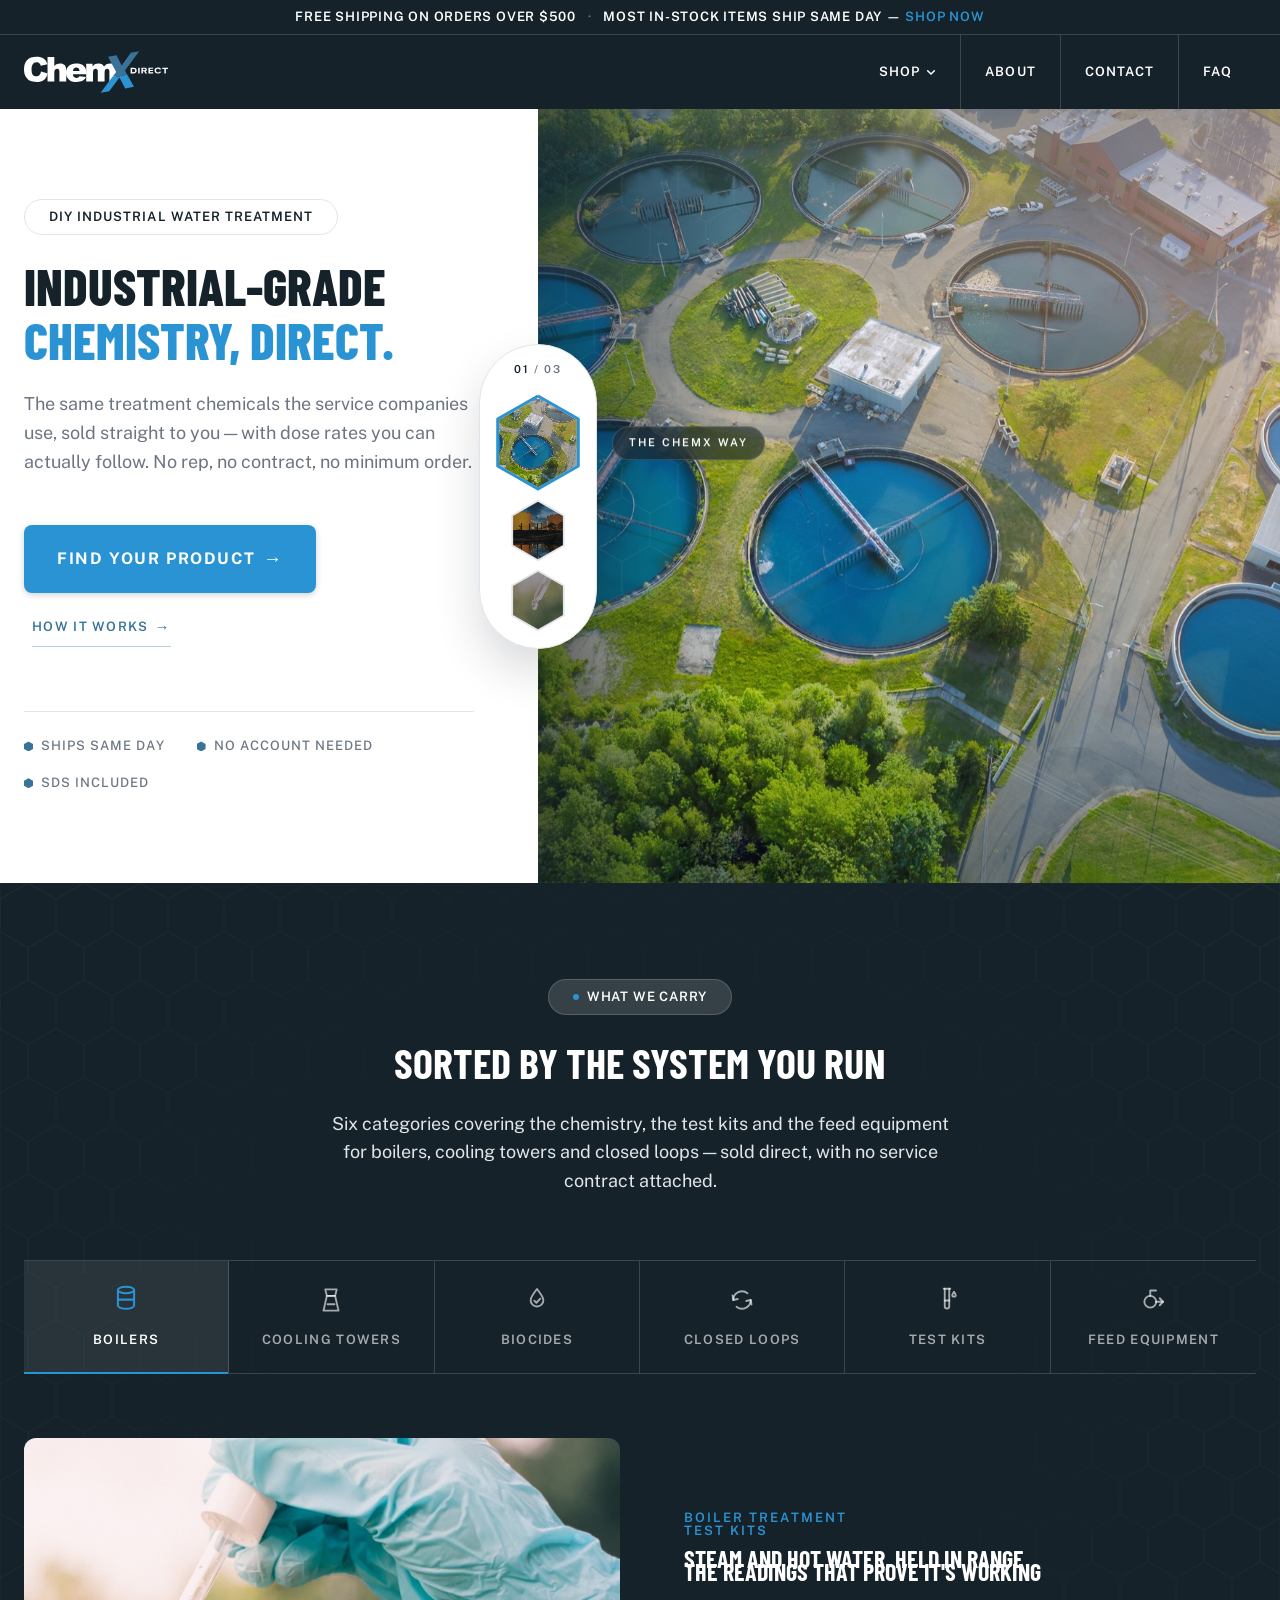
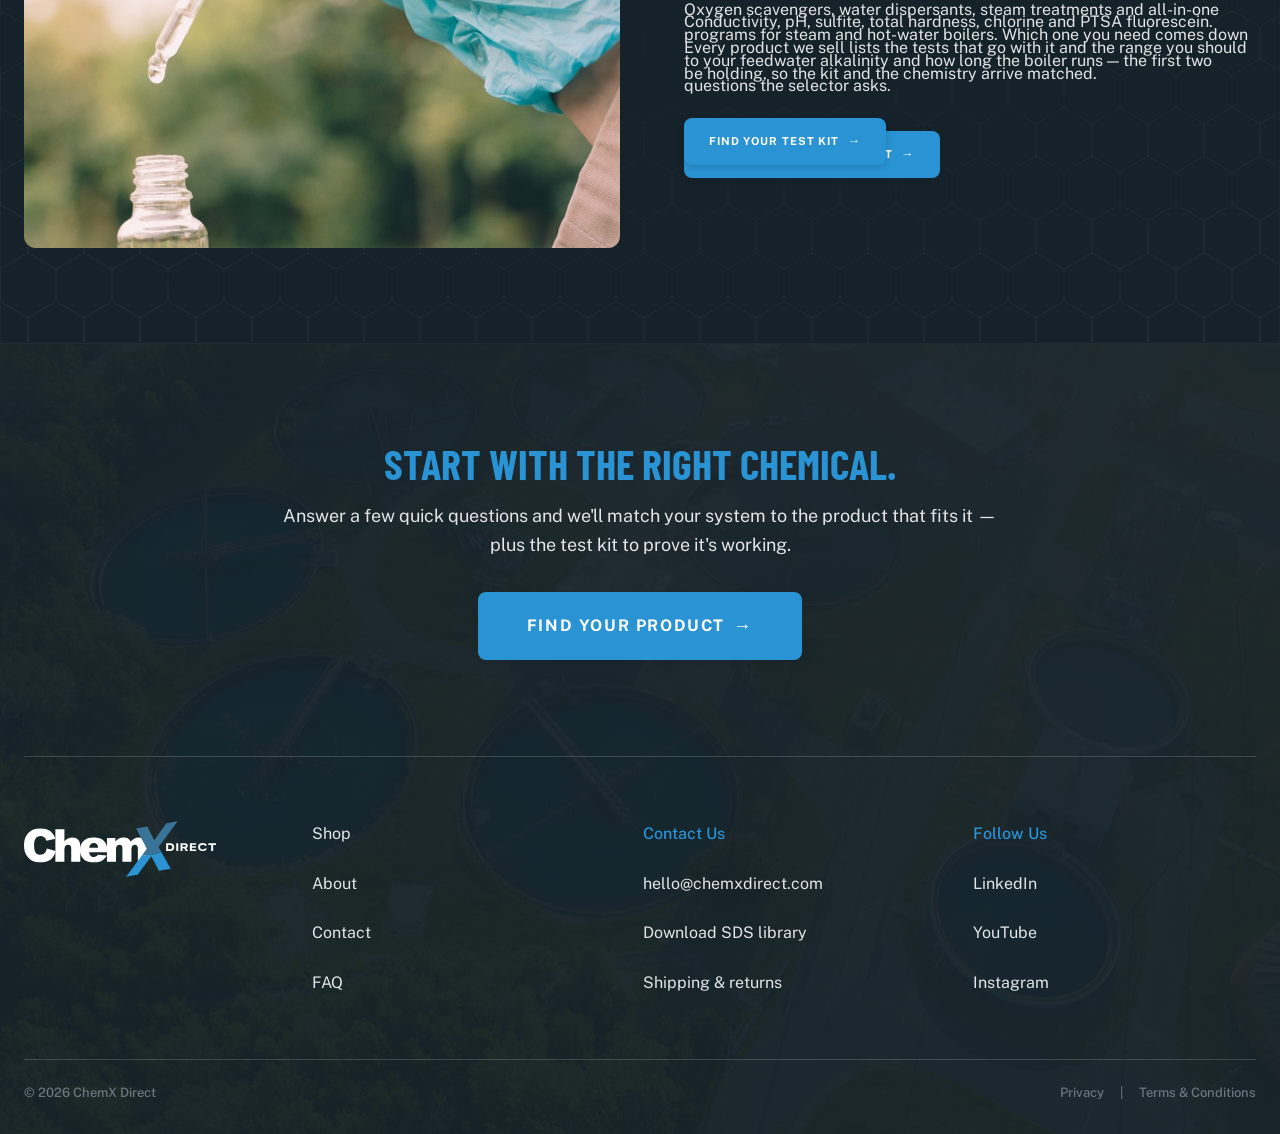
==== commit 46ce0e5a: "Cut both homepages off after the What we carry section Removes How it works, the product rail and th" ====
--- a/index-v2.html
+++ b/index-v2.html
@@ -1021,263 +1021,6 @@
         animation: none;
         transform: scaleX(1);
       }
-    }
-
-
-    /* ======================================================================
-       HOW IT WORKS
-       Four steps as a grid of columns, each led by its own image. The
-       columns reveal on scroll in sequence so the order reads as an order.
-       ====================================================================== */
-    .how__head {
-      max-width: 760px;
-      margin-inline: auto;
-      text-align: center;
-    }
-
-    .how__eyebrow {
-      margin-bottom: var(--space-3);
-    }
-
-    .how__sub {
-      max-width: 660px;
-      margin-inline: auto;
-      margin-top: var(--space-3);
-      color: var(--color-gray-500);
-    }
-
-    .how__grid {
-      display: grid;
-      grid-template-columns: repeat(4, minmax(0, 1fr));
-      gap: var(--space-5);
-      margin-top: var(--space-6);
-      list-style: none;
-    }
-
-    /* The columns are visible by default and only hide once js/main.js has
-       said it will animate them — so a failed script or a stalled observer
-       can never leave the section blank. */
-    .how__grid.is-animated .how-step {
-      opacity: 0;
-      transform: translateY(24px);
-      transition: opacity 0.6s ease, transform 0.8s cubic-bezier(0.16, 1, 0.3, 1);
-    }
-
-    .how__grid.is-animated.is-revealed .how-step {
-      opacity: 1;
-      transform: none;
-    }
-
-    .how__grid.is-revealed .how-step:nth-child(1) { transition-delay: 0s; }
-    .how__grid.is-revealed .how-step:nth-child(2) { transition-delay: 0.1s; }
-    .how__grid.is-revealed .how-step:nth-child(3) { transition-delay: 0.2s; }
-    .how__grid.is-revealed .how-step:nth-child(4) { transition-delay: 0.3s; }
-
-    .how-step__media {
-      position: relative;
-      aspect-ratio: 4 / 3;
-      border-radius: var(--radius-card);
-      overflow: hidden;
-      background-color: var(--color-white);
-      border: 1px solid var(--color-gray-100);
-    }
-
-    .how-step__media img {
-      width: 100%;
-      height: 100%;
-      object-fit: cover;
-      transition: transform 0.6s cubic-bezier(0.16, 1, 0.3, 1);
-    }
-
-    /* The drum is a product shot on white — it sits in the card rather than
-       filling it, since the step is about what turns up at your door */
-    .how-step__media--product img {
-      object-fit: contain;
-      padding: var(--space-3);
-    }
-
-    .how-step:hover .how-step__media img {
-      transform: scale(1.04);
-    }
-
-    /* Step number in the hexagon badge the category tabs use */
-    .how-step__num {
-      position: absolute;
-      left: var(--space-2);
-      bottom: var(--space-2);
-      display: grid;
-      place-items: center;
-      width: 42px;
-      height: calc(42px / 0.866);
-      clip-path: polygon(50% 0%, 100% 25%, 100% 75%, 50% 100%, 0% 75%, 0% 25%);
-      background-color: var(--color-sky);
-      color: var(--color-white);
-      font-family: var(--font-heading);
-      font-size: var(--text-h3);
-      font-weight: var(--weight-heading-bold);
-      line-height: 1;
-    }
-
-    .how-step__title {
-      margin-top: var(--space-3);
-      color: var(--color-heading-muted);
-    }
-
-    .how-step__text {
-      margin-top: var(--space-2);
-      color: var(--color-gray-500);
-    }
-
-    .how__cta {
-      display: flex;
-      justify-content: center;
-      margin-top: var(--space-6);
-    }
-
-    @media (max-width: 1100px) {
-      .how__grid {
-        gap: var(--space-4);
-      }
-    }
-
-    @media (max-width: 900px) {
-      .how__grid {
-        grid-template-columns: repeat(2, minmax(0, 1fr));
-        gap: var(--space-5);
-        margin-top: var(--space-5);
-      }
-    }
-
-    @media (max-width: 560px) {
-      .how__grid {
-        grid-template-columns: 1fr;
-        gap: var(--space-5);
-      }
-
-      .how-step__media {
-        aspect-ratio: 16 / 10;
-      }
-
-      .how__cta {
-        margin-top: var(--space-5);
-      }
-
-      .how__cta .btn {
-        width: 100%;
-      }
-    }
-
-    @media (prefers-reduced-motion: reduce) {
-      .how__grid.is-animated .how-step,
-      .how-step__media img {
-        transition-duration: 0.01ms !important;
-        transition-delay: 0ms !important;
-      }
-
-      .how-step:hover .how-step__media img {
-        transform: none;
-      }
-    }
-
-    /* Products rail */
-    .products__header {
-      display: flex;
-      align-items: flex-end;
-      justify-content: space-between;
-      gap: var(--space-3);
-    }
-
-    .products__intro {
-      max-width: 560px;
-      margin-top: var(--space-2);
-      color: var(--color-gray-500);
-    }
-
-    .products__nav {
-      display: flex;
-      gap: var(--space-1);
-      flex-shrink: 0;
-    }
-
-    .products .pill-tabs {
-      margin-top: var(--space-4);
-    }
-
-    .products .rail {
-      margin-top: var(--space-3);
-    }
-
-    .products__eyebrow {
-      margin-bottom: var(--space-2);
-    }
-
-    /* Education / trust */
-    .edu__grid {
-      display: grid;
-      grid-template-columns: 1.05fr 0.95fr;
-      align-items: start;
-      gap: var(--space-6);
-    }
-
-    .edu__eyebrow {
-      margin-bottom: var(--space-2);
-    }
-
-    .edu__media img {
-      width: 100%;
-      height: 300px;
-      object-fit: cover;
-      border-radius: var(--radius-card);
-    }
-
-    .edu__media-caption {
-      color: var(--color-gray-500);
-      margin-top: var(--space-2);
-    }
-
-    @media (max-width: 900px) {
-      .edu__grid {
-        grid-template-columns: 1fr;
-        gap: var(--space-4);
-      }
-
-      .edu__media img {
-        height: 220px;
-      }
-    }
-
-    .edu__body {
-      max-width: 620px;
-      margin-top: var(--space-2);
-    }
-
-    /* Accordion sits on the blue surface — give it a white panel */
-    .edu__faq {
-      margin-top: var(--space-4);
-      background-color: var(--color-white);
-    }
-
-    /* Contact band — navy call-out closing the section */
-    .edu__contact {
-      display: flex;
-      align-items: center;
-      justify-content: space-between;
-      flex-wrap: wrap;
-      gap: var(--space-3);
-      background-color: var(--color-navy);
-      color: var(--color-white);
-      border-radius: var(--radius-card);
-      padding: var(--space-4) var(--space-5);
-      margin-top: var(--space-6);
-    }
-
-    .edu__contact h3 {
-      color: var(--color-white);
-    }
-
-    .edu__contact p {
-      color: var(--color-gray-100);
-      margin-top: 4px;
     }
 
   </style>
@@ -1788,180 +1531,6 @@
         </div>
       </div>
     </section>
-
-    <!-- 3. How it works — four DIY steps, revealed in sequence -->
-    <section class="section how" id="how">
-      <div class="container">
-        <div class="how__head">
-          <p class="pill-outline how__eyebrow">How it works</p>
-          <h2>Four steps you can do yourself</h2>
-          <p class="text-body-lg how__sub">
-            Tell us what kind of system you're treating and we'll recommend the
-            right product — plus the testing equipment you'll need to use it
-            correctly. No catalog to dig through, no guesswork.
-          </p>
-        </div>
-
-        <ol class="how__grid" data-how-grid>
-          <li class="how-step">
-            <div class="how-step__media">
-              <img src="images/plant-site.jpg" alt="Aerial view of a treatment facility" loading="lazy" decoding="async" />
-              <span class="how-step__num" aria-hidden="true">1</span>
-            </div>
-            <h3 class="how-step__title">Tell us what you're treating</h3>
-            <p class="how-step__text">Pick your system — boiler, cooling tower or closed loop — and answer a few plain questions about it. Takes about a minute, and you don't need to know the chemistry to answer them.</p>
-          </li>
-          <li class="how-step">
-            <div class="how-step__media how-step__media--product">
-              <img src="images/product-drum.png" alt="A ChemX Direct treatment drum" loading="lazy" decoding="async" />
-              <span class="how-step__num" aria-hidden="true">2</span>
-            </div>
-            <h3 class="how-step__title">Get your match</h3>
-            <p class="how-step__text">We come back with the right product for your water and the test kit that goes with it. One recommendation, one price, nothing to cross-reference in a catalog.</p>
-          </li>
-          <li class="how-step">
-            <div class="how-step__media">
-              <img src="images/tote-valve.jpg" alt="Close-up of a valve on a chemical tote" loading="lazy" decoding="async" />
-              <span class="how-step__num" aria-hidden="true">3</span>
-            </div>
-            <h3 class="how-step__title">Dose it yourself</h3>
-            <p class="how-step__text">It ships to your door with dosing instructions written for whoever is actually holding the drum. No training course, no service visit to book, nobody to wait on.</p>
-          </li>
-          <li class="how-step">
-            <div class="how-step__media">
-              <img src="images/dropper.jpg" alt="A dropper releasing a drop into a sample bottle" loading="lazy" decoding="async" />
-              <span class="how-step__num" aria-hidden="true">4</span>
-            </div>
-            <h3 class="how-step__title">Check it and know</h3>
-            <p class="how-step__text">Run the test, read the number, compare it to the range on the label. That's the whole job — and if the number looks off, we're one message away.</p>
-          </li>
-        </ol>
-
-        <div class="how__cta">
-          <button class="btn btn--primary btn--lg btn--arrow" type="button" data-open-quiz>Start the quiz</button>
-        </div>
-      </div>
-    </section>
-
-    <!-- 4. Product rail -->
-    <section class="section section--blue products" id="products">
-      <div class="container">
-        <div class="products__header">
-          <div>
-            <p class="pill-outline products__eyebrow">The catalog</p>
-            <h2>Shop treatment products</h2>
-            <p class="products__intro">
-              Around 20 focused products — chemicals, dosing hardware, and the
-              test equipment to run them. Pick a category or scroll through.
-            </p>
-          </div>
-          <div class="products__nav">
-            <button class="rail-btn" type="button" data-rail-prev aria-label="Scroll products left">←</button>
-            <button class="rail-btn" type="button" data-rail-next aria-label="Scroll products right">→</button>
-          </div>
-        </div>
-        <div class="pill-tabs" data-product-tabs role="group" aria-label="Filter products by category"></div>
-        <div class="rail" data-product-rail aria-live="polite"></div>
-      </div>
-    </section>
-
-    <!-- 5. Education / trust -->
-    <section class="section section--blue" id="learn">
-      <div class="container">
-        <div class="edu__grid">
-          <div>
-            <p class="pill-outline edu__eyebrow">Learn as you go</p>
-            <h2>Every product page comes with a how-to, not just a how-much.</h2>
-            <p class="edu__body">
-              Dosing instructions, testing steps, and short videos showing the
-              process in action — so you know exactly what to do before the
-              product even arrives.
-            </p>
-            <div class="accordion edu__faq">
-              <div class="accordion__item is-open">
-                <button class="accordion__trigger" type="button" aria-expanded="true">
-                  How do I know how much to dose?
-                  <svg class="accordion__icon" width="16" height="16" viewBox="0 0 16 16" fill="none" aria-hidden="true">
-                    <path d="M3 6l5 5 5-5" stroke="currentColor" stroke-width="2" stroke-linecap="round" stroke-linejoin="round"/>
-                  </svg>
-                </button>
-                <div class="accordion__panel">
-                  <p>
-                    Every product page lists a starting dose for your system
-                    volume. You test after 24 hours, then adjust up or down from
-                    there. The dosing chart does the math for you.
-                  </p>
-                </div>
-              </div>
-              <div class="accordion__item">
-                <button class="accordion__trigger" type="button" aria-expanded="false">
-                  What if I've never tested water before?
-                  <svg class="accordion__icon" width="16" height="16" viewBox="0 0 16 16" fill="none" aria-hidden="true">
-                    <path d="M3 6l5 5 5-5" stroke="currentColor" stroke-width="2" stroke-linecap="round" stroke-linejoin="round"/>
-                  </svg>
-                </button>
-                <div class="accordion__panel">
-                  <p>
-                    Most of these are drop-count kits: fill the tube, add drops,
-                    count the color change. Each product page walks through its
-                    tests step by step, with video.
-                  </p>
-                </div>
-              </div>
-              <div class="accordion__item">
-                <button class="accordion__trigger" type="button" aria-expanded="false">
-                  What safety gear do I need?
-                  <svg class="accordion__icon" width="16" height="16" viewBox="0 0 16 16" fill="none" aria-hidden="true">
-                    <path d="M3 6l5 5 5-5" stroke="currentColor" stroke-width="2" stroke-linecap="round" stroke-linejoin="round"/>
-                  </svg>
-                </button>
-                <div class="accordion__panel">
-                  <p>
-                    Splash goggles and nitrile gloves cover most of what we sell.
-                    Anything that needs more than that is flagged on the product
-                    page before you add it to your cart.
-                  </p>
-                </div>
-              </div>
-              <div class="accordion__item">
-                <button class="accordion__trigger" type="button" aria-expanded="false">
-                  What if I get stuck?
-                  <svg class="accordion__icon" width="16" height="16" viewBox="0 0 16 16" fill="none" aria-hidden="true">
-                    <path d="M3 6l5 5 5-5" stroke="currentColor" stroke-width="2" stroke-linecap="round" stroke-linejoin="round"/>
-                  </svg>
-                </button>
-                <div class="accordion__panel">
-                  <p>
-                    Message us. A water treatment tech answers — no ticket queue,
-                    no upsell to a service contract.
-                  </p>
-                </div>
-              </div>
-            </div>
-          </div>
-          <div class="edu__media">
-            <img
-              src="images/water-sampling.jpg"
-              alt="Technician collecting a water sample for testing"
-              loading="lazy"
-            />
-            <p class="text-small edu__media-caption">
-              Pull a sample, run the test, adjust the dose. That's the whole
-              routine — about five minutes a week.
-            </p>
-          </div>
-        </div>
-        <div class="edu__contact">
-          <div>
-            <h3>Still have questions? We're one message away.</h3>
-            <p class="text-small">
-              Real techs, not a chatbot. Most replies land within one business day.
-            </p>
-          </div>
-          <a class="btn btn--primary btn--arrow" href="#">Contact us</a>
-        </div>
-      </div>
-    </section>
   </main>
 
   <!-- 6. Footer -->
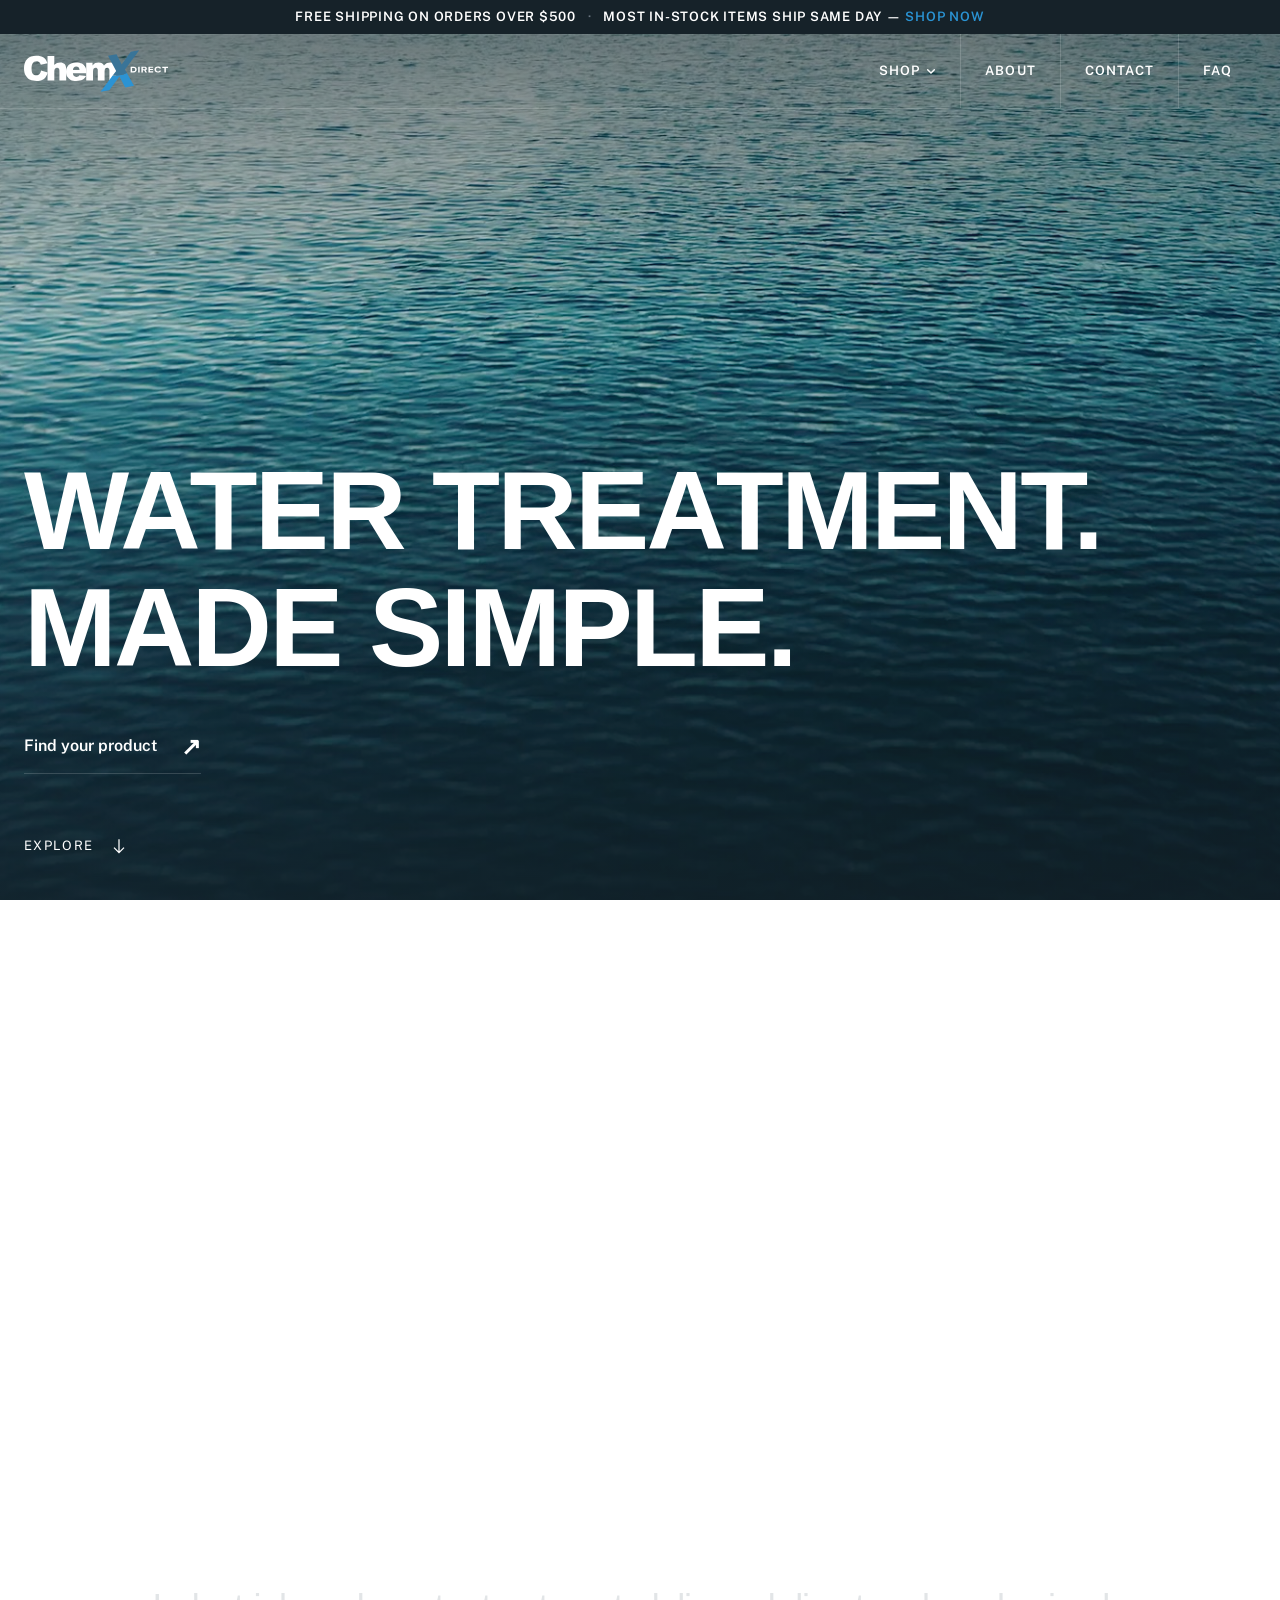
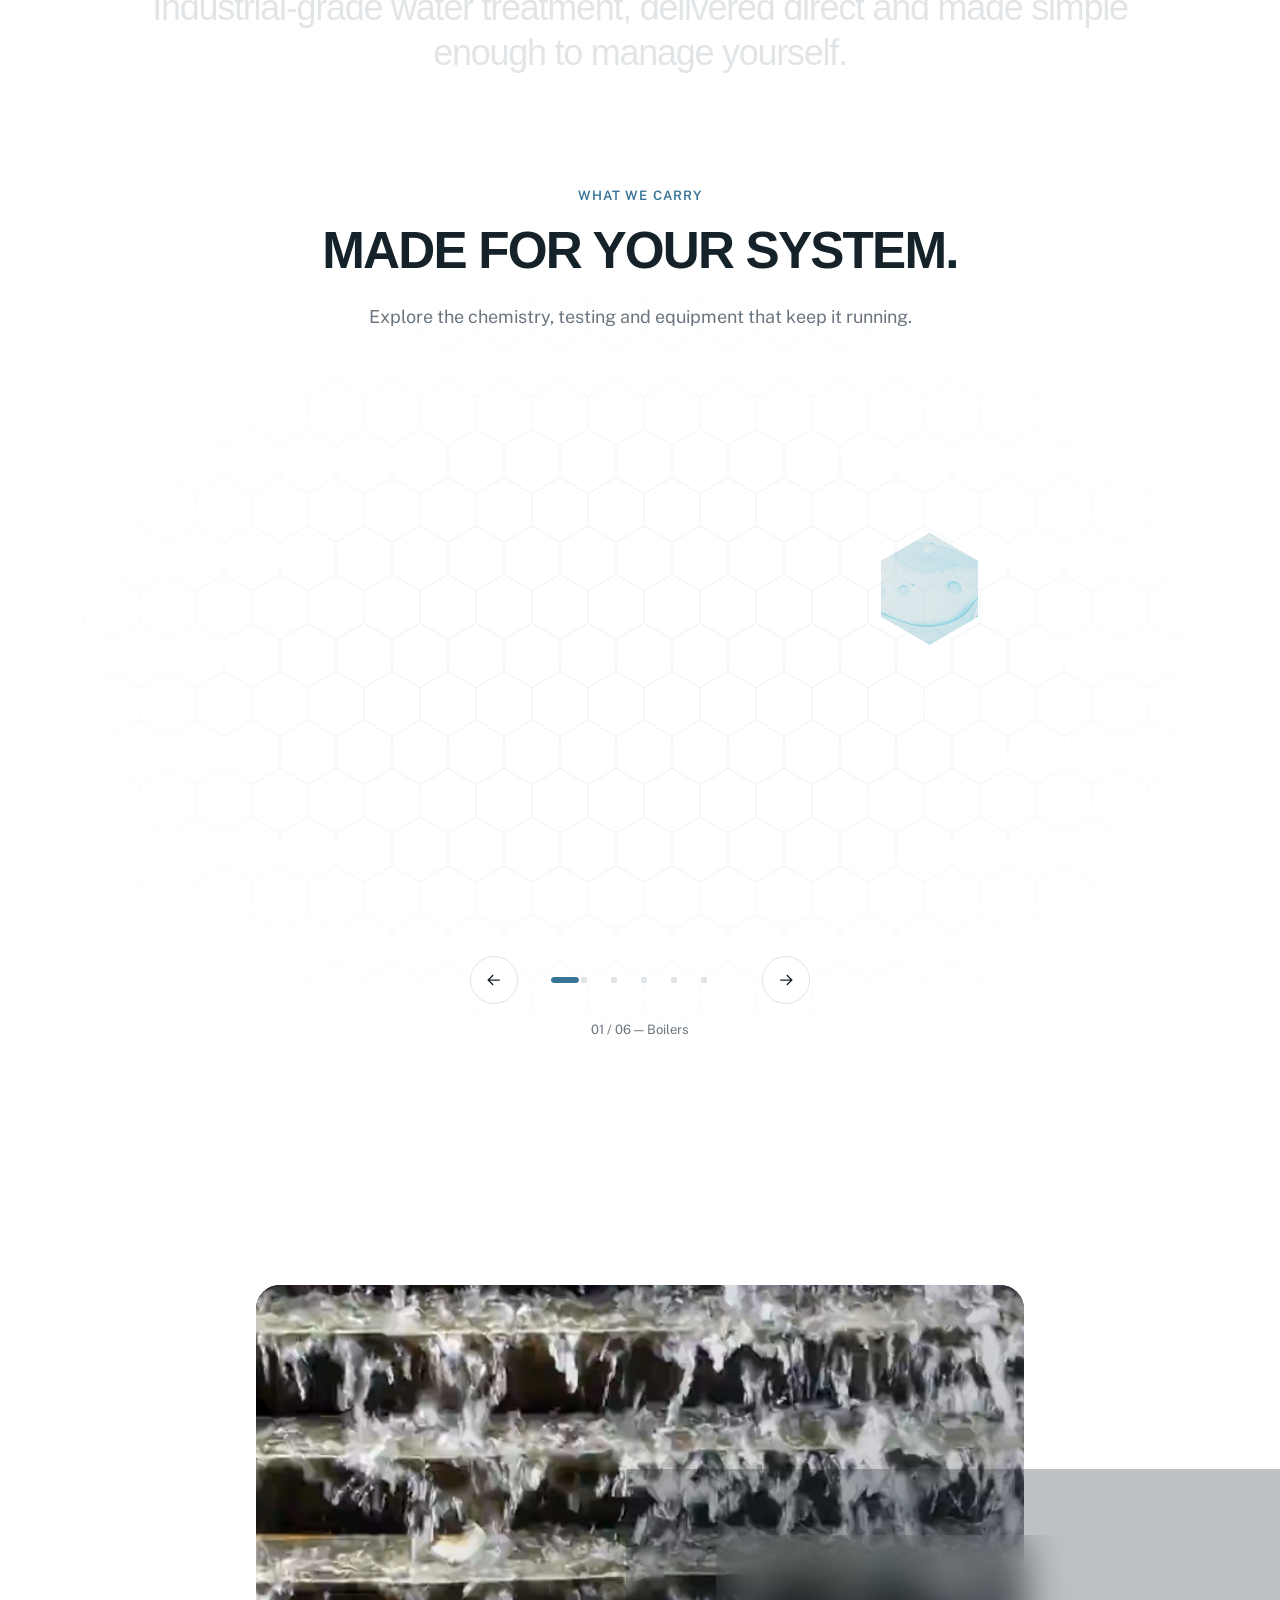
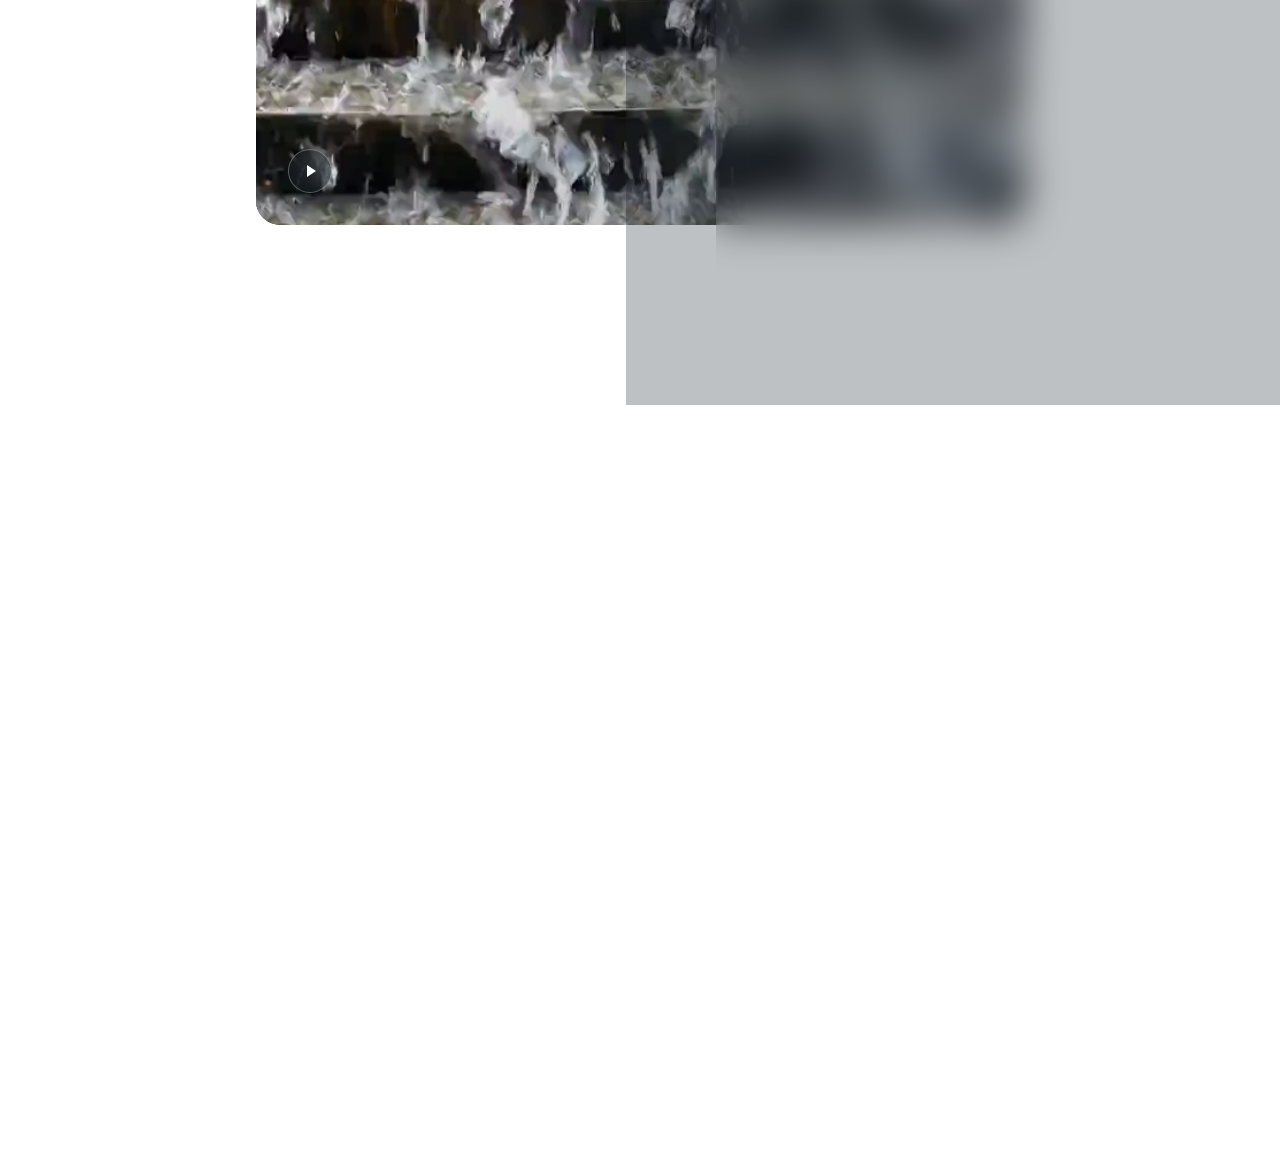
==== commit cc145d15: "Rebuild homepage v2 from the new homepage with a hexagon carousel index-v2.html is now a copy of ind" ====
--- a/index-v2.html
+++ b/index-v2.html
@@ -8,1022 +8,16 @@
   <link rel="preconnect" href="https://fonts.googleapis.com" />
   <link rel="preconnect" href="https://fonts.gstatic.com" crossorigin />
   <link
-    href="https://fonts.googleapis.com/css2?family=Barlow+Condensed:wght@700;800&family=Public+Sans:wght@400;500;600&display=swap"
+    href="https://fonts.googleapis.com/css2?family=Fira+Sans:wght@500;700&family=Public+Sans:wght@400;500;600&display=swap"
     rel="stylesheet"
   />
-  <link rel="stylesheet" href="css/variables.css" />
-  <link rel="stylesheet" href="css/base.css" />
-  <link rel="stylesheet" href="css/components.css" />
-  <link rel="stylesheet" href="css/chrome.css" />
-  <style>
-    /* Homepage-specific layout (tokens only — no raw values) */
-
-
-
-    /* ======================================================================
-       V2 CHROME — SOLID NAV
-       chrome.css dresses the header for a translucent pass over a photo. On
-       this page it sits on its own navy block, so it takes a solid fill, its
-       own divider above, and a hover state that reads against navy instead
-       of painting navy on navy.
-       ====================================================================== */
-    .promo-banner {
-      border-bottom: 1px solid var(--color-border-light);
-    }
-
-    .site-header--solid {
-      background-color: var(--color-navy);
-      border-bottom: none;
-    }
-
-    .site-header--solid .site-nav > a:hover,
-    .site-header--solid .site-nav__link:hover,
-    .site-header--solid .site-nav__item.is-open .site-nav__link {
-      background-color: color-mix(in srgb, var(--color-white) 9%, transparent);
-      color: var(--color-sky);
-    }
-
-
-    /* ======================================================================
-       V2 HERO — SPLIT STAGE
-       Copy on the left, photograph on the right, split 45 / 65. The middle
-       grid track is zero-width: the hexagon rail is centred in it, so it
-       straddles the seam between the two halves without taking width from
-       either and the split stays exact at every viewport.
-       ====================================================================== */
-    .hero-v2 {
-      position: relative;
-      background-color: var(--color-white);
-    }
-
-    .hero-v2__grid {
-      display: grid;
-      grid-template-columns: minmax(0, 45fr) 0 minmax(0, 65fr);
-      align-items: stretch;
-      /* Tall enough to own the fold, capped so it can't become a canyon */
-      min-height: min(78vh, 760px);
-      min-height: min(78svh, 760px);
-      /* Left edge of the copy lands on the same gutter as .container; the
-         photo still runs to the window edge */
-      padding-left: max(
-        var(--side-pad-mobile),
-        calc((100% - var(--content-max-width)) / 2)
-      );
-    }
-
-    /* ---- Left: the copy -------------------------------------------------- */
-    .hero-v2__copy {
-      grid-column: 1;
-      position: relative;
-      z-index: 2;
-      display: grid;
-      align-content: center;
-      padding-block: clamp(var(--space-6), 7vw, var(--space-7));
-      /* Clears the half of the rail that overhangs this side */
-      padding-right: clamp(var(--space-6), 5vw, var(--space-7));
-    }
-
-    /* All slides share one grid cell, so the column is as tall as the
-       longest slide and nothing reflows between them */
-    .hero-v2__stage {
-      display: grid;
-    }
-
-    .hero-v2-slide {
-      grid-area: 1 / 1;
-      max-width: 560px;
-      opacity: 0;
-      visibility: hidden;
-      pointer-events: none;
-      transition: opacity 0.4s ease, visibility 0.4s;
-    }
-
-    .hero-v2-slide.is-active {
-      opacity: 1;
-      visibility: visible;
-      pointer-events: auto;
-      transition-duration: 0.5s;
-    }
-
-    /* Entrance stagger — eyebrow, headline, copy and CTAs arrive in order */
-    .hero-v2-slide__eyebrow,
-    .hero-v2-slide__text,
-    .hero-v2-slide__ctas {
-      opacity: 0;
-      transform: translateY(18px);
-      transition: opacity 0.5s ease, transform 0.7s cubic-bezier(0.16, 1, 0.3, 1);
-    }
-
-    .hero-v2-slide.is-active .hero-v2-slide__eyebrow,
-    .hero-v2-slide.is-active .hero-v2-slide__text,
-    .hero-v2-slide.is-active .hero-v2-slide__ctas {
-      opacity: 1;
-      transform: none;
-    }
-
-    .hero-v2-slide.is-active .hero-v2-slide__eyebrow { transition-delay: 0.06s; }
-    .hero-v2-slide.is-active .hero-v2-slide__text    { transition-delay: 0.34s; }
-    .hero-v2-slide.is-active .hero-v2-slide__ctas    { transition-delay: 0.44s; }
-
-    .hero-v2-slide__title {
-      font-size: clamp(38px, 4vw, 56px);
-      line-height: var(--leading-h1);
-      color: var(--color-navy);
-      margin-top: var(--space-3);
-    }
-
-    /* Headline lines wipe up out of their own baseline */
-    .hero-v2-slide__title span {
-      display: block;
-      clip-path: inset(0 -20% 105% -20%);
-      transform: translateY(0.12em);
-      transition: clip-path 0.85s cubic-bezier(0.16, 1, 0.3, 1),
-        transform 0.85s cubic-bezier(0.16, 1, 0.3, 1);
-    }
-
-    .hero-v2-slide.is-active .hero-v2-slide__title span {
-      clip-path: inset(-25% -20% -25% -20%);
-      transform: none;
-    }
-
-    .hero-v2-slide.is-active .hero-v2-slide__title span:nth-child(1) { transition-delay: 0.12s; }
-    .hero-v2-slide.is-active .hero-v2-slide__title span:nth-child(2) { transition-delay: 0.22s; }
-
-    .hero-v2-slide__title span:nth-child(2) {
-      color: var(--color-sky);
-    }
-
-    .hero-v2-slide__text {
-      margin-top: var(--space-3);
-      max-width: 46ch;
-      font-size: var(--text-body-lg);
-      color: var(--color-gray-500);
-    }
-
-    .hero-v2-slide__ctas {
-      display: flex;
-      align-items: center;
-      flex-wrap: wrap;
-      gap: var(--space-2);
-      margin-top: var(--space-5);
-    }
-
-    /* btn--lg's full inline padding puts the pair over the width of a 45%
-       column — trimmed here so they stay on one line */
-    .hero-v2-slide__ctas .btn--lg {
-      padding-inline: var(--space-4);
-    }
-
-    /* Secondary action is a link, not a second button: two buttons of this
-       size wrap in a 45% column, and one clear primary reads better anyway */
-    .hero-v2-slide__link {
-      display: inline-flex;
-      align-items: center;
-      gap: 6px;
-      margin-left: var(--space-1);
-      padding: var(--space-1) 0;
-      font-size: var(--text-small);
-      font-weight: var(--weight-body-semibold);
-      letter-spacing: 0.1em;
-      text-transform: uppercase;
-      color: var(--color-steel);
-      background: none;
-      border: none;
-      border-bottom: 1px solid color-mix(in srgb, var(--color-steel) 35%, transparent);
-      transition: color 0.18s ease, border-color 0.18s ease;
-    }
-
-    .hero-v2-slide__link::after {
-      content: "→";
-      font-size: 1.15em;
-      line-height: 1;
-      transition: transform 0.18s ease;
-    }
-
-    .hero-v2-slide__link:hover {
-      color: var(--color-sky);
-      border-bottom-color: var(--color-sky);
-      text-decoration: none;
-    }
-
-    .hero-v2-slide__link:hover::after {
-      transform: translateX(3px);
-    }
-
-    .hero-v2-slide__link:focus-visible {
-      outline: 2px solid var(--color-sky);
-      outline-offset: 3px;
-    }
-
-    /* Standing reassurance under the carousel — the same on every slide, so
-       it lives outside the stage and never animates */
-    .hero-v2__meta {
-      display: flex;
-      flex-wrap: wrap;
-      gap: var(--space-2) var(--space-4);
-      max-width: 560px;
-      margin-top: var(--space-6);
-      padding-top: var(--space-3);
-      border-top: 1px solid var(--color-gray-100);
-      list-style: none;
-      font-size: var(--text-small);
-      font-weight: var(--weight-body-medium);
-      letter-spacing: 0.08em;
-      text-transform: uppercase;
-      color: var(--color-gray-500);
-    }
-
-    .hero-v2__meta li {
-      display: flex;
-      align-items: center;
-      gap: var(--space-1);
-    }
-
-    /* Hexagon bullet — the rail's motif at the smallest size it still reads */
-    .hero-v2__meta li::before {
-      content: "";
-      flex-shrink: 0;
-      width: 9px;
-      height: 10px;
-      background-color: var(--color-steel);
-      clip-path: polygon(50% 0%, 100% 25%, 100% 75%, 50% 100%, 0% 75%, 0% 25%);
-    }
-
-    /* ---- Right: the photograph ------------------------------------------- */
-    .hero-v2__media {
-      grid-column: 3;
-      position: relative;
-      overflow: hidden;
-      background-color: var(--color-navy);
-    }
-
-    .hero-v2__layer {
-      position: absolute;
-      inset: 0;
-      background-size: cover;
-      background-position: center;
-      opacity: 0;
-      /* Held over-scaled so the active layer can drift back to 1 across the
-         length of the slide */
-      transform: scale(1.08);
-      transition: opacity 0.9s ease;
-    }
-
-    .hero-v2__layer.is-active {
-      opacity: 1;
-      transform: scale(1);
-      transition: opacity 0.9s ease, transform 10s linear;
-    }
-
-    /* Hexagon lattice, fading in from the seam so it never crowds the photo */
-    .hero-v2__lattice {
-      position: absolute;
-      inset: 0;
-      width: 100%;
-      height: 100%;
-      fill: none;
-      stroke: var(--color-white);
-      stroke-width: 1;
-      opacity: 0.1;
-      -webkit-mask-image: linear-gradient(90deg, #000 0%, transparent 55%);
-      mask-image: linear-gradient(90deg, #000 0%, transparent 55%);
-    }
-
-    /* Navy graded into the seam edge and the corners — keeps the rail's
-       white shell off a busy photo and ties the picture to the dark nav */
-    .hero-v2__media::after {
-      content: "";
-      position: absolute;
-      inset: 0;
-      pointer-events: none;
-      background:
-        linear-gradient(
-          90deg,
-          color-mix(in srgb, var(--color-navy) 55%, transparent) 0%,
-          transparent 26%
-        ),
-        linear-gradient(
-          180deg,
-          color-mix(in srgb, var(--color-navy) 30%, transparent) 0%,
-          transparent 28%,
-          transparent 62%,
-          color-mix(in srgb, var(--color-navy) 34%, transparent) 100%
-        );
-    }
-
-    /* ---- The rail: hexagon carousel navigation on the seam ---------------- */
-    .hex-rail {
-      /* Width / height of a regular pointy-top hexagon. Every layer stacked
-         on a node — frame, photo, glow, countdown ring — has to hold this
-         ratio, or the offsets between them stop being even all the way
-         round the shape. */
-      --hex-ratio: 0.866;
-      --hex-w: 84px;
-      --hex-h: calc(var(--hex-w) / var(--hex-ratio));
-      --rail-ease: cubic-bezier(0.16, 1, 0.3, 1);
-      --rail-move: 0.55s;
-      grid-column: 2;
-      align-self: center;
-      justify-self: center;
-      position: relative;
-      z-index: 3;
-      /* The middle track is 0 wide, so the shell needs its own size to
-         centre against — it overhangs both halves equally */
-      width: max-content;
-      display: flex;
-      flex-direction: column;
-      align-items: center;
-      gap: var(--space-2);
-      padding: var(--space-2);
-      background-color: var(--color-white);
-      border: 1px solid var(--color-gray-100);
-      border-radius: var(--radius-pill);
-      box-shadow: 0 22px 45px color-mix(in srgb, var(--color-navy) 16%, transparent);
-    }
-
-    .hex-rail__count {
-      font-size: 11px;
-      font-weight: var(--weight-body-semibold);
-      letter-spacing: 0.14em;
-      color: var(--color-gray-500);
-    }
-
-    .hex-rail__count b {
-      font-weight: var(--weight-body-semibold);
-      color: var(--color-navy);
-    }
-
-    .hex-rail__stack {
-      display: flex;
-      flex-direction: column;
-      align-items: center;
-      gap: var(--space-1);
-    }
-
-    /* Inactive nodes give their unused footprint back with a negative
-       margin, so the stack closes up around whichever one is active */
-    /* One SVG per node, not a stack of clipped boxes: the photo is a pattern
-       fill, the tint sits on top of it, and the hexagon's own border is the
-       autoplay countdown — a sky stroke drawing itself over a gray track from
-       the top vertex round. One shape, one outline, and edges that antialias
-       properly instead of stair-stepping the way clip-path does.
-
-       Inactive nodes give their unused footprint back with a negative margin,
-       so the stack closes up around whichever one is active. */
-    .hexnode2 {
-      --hex-scale: 0.64;
-      position: relative;
-      flex: none;
-      width: var(--hex-w);
-      height: var(--hex-h);
-      margin-block: calc(var(--hex-h) * (var(--hex-scale) - 1) / 2);
-      padding: 0;
-      background: none;
-      border: none;
-      cursor: pointer;
-      transform: scale(var(--hex-scale));
-      transition: transform var(--rail-move) var(--rail-ease),
-        margin var(--rail-move) var(--rail-ease);
-    }
-
-    .hexnode2.is-active {
-      --hex-scale: 1;
-      cursor: default;
-    }
-
-    .hexnode2:focus-visible {
-      outline: none;
-    }
-
-    .hexnode2:focus-visible .hexnode2__track {
-      stroke: var(--color-sky);
-    }
-
-    .hexnode2__shape {
-      position: absolute;
-      inset: 0;
-      width: 100%;
-      height: 100%;
-    }
-
-    /* Inactive nodes read as thumbnails, not as competing focal points */
-    .hexnode2__tint {
-      fill: var(--color-navy);
-      fill-opacity: 0.46;
-      transition: fill-opacity 0.4s ease;
-    }
-
-    .hexnode2.is-active .hexnode2__tint {
-      fill-opacity: 0.06;
-    }
-
-    .hexnode2:not(.is-active):hover .hexnode2__tint,
-    .hexnode2:not(.is-active):focus-visible .hexnode2__tint {
-      fill-opacity: 0.24;
-    }
-
-    .hexnode2__track,
-    .hexnode2__sweep {
-      fill: none;
-      stroke-width: 3.4;
-      stroke-linejoin: round;
-    }
-
-    .hexnode2__track {
-      stroke: var(--color-gray-100);
-      transition: stroke 0.3s ease;
-    }
-
-    .hexnode2:not(.is-active):hover .hexnode2__track {
-      stroke: var(--color-steel);
-    }
-
-    /* Sky by default so the active hexagon still reads as chosen with the
-       animation off; the sweep starts it empty and fills it back in */
-    .hexnode2__sweep {
-      stroke: var(--color-sky);
-      stroke-dasharray: 100;
-      stroke-dashoffset: 100;
-    }
-
-    .hexnode2.is-active .hexnode2__sweep {
-      stroke-dashoffset: 0;
-    }
-
-    .hex-rail.is-playing .hexnode2.is-active .hexnode2__sweep {
-      animation: hexRailSweep var(--autoplay, 7000ms) linear forwards;
-    }
-
-    .hex-rail.is-paused .hexnode2.is-active .hexnode2__sweep {
-      animation-play-state: paused;
-    }
-
-    @keyframes hexRailSweep {
-      from { stroke-dashoffset: 100; }
-      to   { stroke-dashoffset: 0; }
-    }
-
-    /* One label sits beside the rail, out over the photo. It names the slide
-       you're on — or, while you hover a hexagon, the one you'd get. */
-    .hex-rail__labels {
-      position: absolute;
-      left: calc(100% + var(--space-2));
-      top: 50%;
-      transform: translateY(-50%);
-      display: grid;
-      pointer-events: none;
-      /* js/hero-v2.js parks this level with the hexagon being named */
-      transition: top var(--rail-move) var(--rail-ease);
-    }
-
-    .hex-rail__label {
-      grid-area: 1 / 1;
-      justify-self: start;
-      white-space: nowrap;
-      font-size: 11px;
-      font-weight: var(--weight-body-semibold);
-      letter-spacing: 0.18em;
-      text-transform: uppercase;
-      color: var(--color-white);
-      background-color: color-mix(in srgb, var(--color-navy) 58%, transparent);
-      backdrop-filter: blur(var(--glass-blur));
-      -webkit-backdrop-filter: blur(var(--glass-blur));
-      border: 1px solid var(--color-border-light);
-      border-radius: var(--radius-pill);
-      padding: 7px var(--space-2);
-      opacity: 0;
-      transform: translateX(-8px);
-      transition: opacity 0.35s ease, transform 0.35s ease, color 0.2s ease;
-    }
-
-    .hex-rail__label.is-active {
-      opacity: 1;
-      transform: none;
-      transition-delay: 0.1s;
-    }
-
-    /* Hovering an inactive hexagon previews its label without moving the rail */
-    .hex-rail__label.is-preview {
-      opacity: 1;
-      transform: none;
-      transition-delay: 0s;
-      color: var(--color-sky);
-      border-color: color-mix(in srgb, var(--color-sky) 55%, transparent);
-    }
-
-    /* ---- Responsive ------------------------------------------------------ */
-    @media (max-width: 1180px) {
-      .hex-rail {
-        --hex-w: 72px;
-      }
-
-      .hero-v2-slide__title {
-        font-size: clamp(36px, 4.6vw, 48px);
-      }
-    }
-
-    /* Below this the two halves can't both hold their content, so the split
-       unstacks: copy, then the rail riding the top edge of the photo. */
-    @media (max-width: 900px) {
-      .hero-v2__grid {
-        grid-template-columns: minmax(0, 1fr);
-        min-height: 0;
-        padding-left: 0;
-      }
-
-      .hero-v2__copy {
-        grid-column: 1;
-        padding-inline: var(--side-pad-mobile);
-        padding-block: var(--space-6) var(--space-5);
-      }
-
-      .hero-v2-slide,
-      .hero-v2__meta {
-        max-width: none;
-      }
-
-      .hero-v2__media {
-        grid-column: 1;
-        min-height: 380px;
-      }
-
-      .hero-v2__lattice {
-        -webkit-mask-image: linear-gradient(180deg, #000 0%, transparent 60%);
-        mask-image: linear-gradient(180deg, #000 0%, transparent 60%);
-      }
-
-      .hero-v2__media::after {
-        background: linear-gradient(
-          180deg,
-          color-mix(in srgb, var(--color-navy) 55%, transparent) 0%,
-          transparent 30%,
-          color-mix(in srgb, var(--color-navy) 34%, transparent) 100%
-        );
-      }
-
-      /* The rail turns on its side and overlaps the photo's top edge, so it
-         still reads as the hinge between the two halves */
-      .hex-rail {
-        --hex-w: 60px;
-        grid-column: 1;
-        flex-direction: row;
-        gap: var(--space-2);
-        padding: var(--space-2) var(--space-3);
-        /* Rides down over the top edge of the photo */
-        margin-top: var(--space-2);
-        margin-bottom: calc(var(--space-5) * -1);
-      }
-
-      .hex-rail__stack {
-        flex-direction: row;
-      }
-
-      .hexnode2 {
-        margin-block: 0;
-        margin-inline: calc(var(--hex-w) * (var(--hex-scale) - 1) / 2);
-      }
-
-      .hex-rail__labels {
-        left: 50%;
-        top: calc(100% + var(--space-2));
-        transform: translateX(-50%);
-        justify-items: center;
-      }
-
-      .hex-rail__label {
-        justify-self: center;
-        transform: translateY(-8px);
-      }
-
-      .hex-rail__label.is-active,
-      .hex-rail__label.is-preview {
-        transform: none;
-      }
-    }
-
-    @media (max-width: 640px) {
-      .hex-rail {
-        --hex-w: 52px;
-        padding-inline: var(--space-2);
-      }
-
-      .hero-v2__media {
-        min-height: 300px;
-      }
-
-      .hero-v2-slide__ctas .btn--lg {
-        font-size: var(--text-body);
-        padding: var(--space-2) var(--space-3);
-      }
-    }
-
-    /* Motion is decorative here — the carousel still works without any of it */
-    @media (prefers-reduced-motion: reduce) {
-      .hero-v2__layer,
-      .hero-v2-slide,
-      .hero-v2-slide__eyebrow,
-      .hero-v2-slide__text,
-      .hero-v2-slide__ctas,
-      .hero-v2-slide__title span,
-      .hex-rail__label,
-      .hexnode2 {
-        transition-duration: 0.01ms !important;
-        transition-delay: 0ms !important;
-      }
-
-      .hero-v2__layer,
-      .hero-v2__layer.is-active {
-        transform: none;
-      }
-
-      .hero-v2-slide__title span {
-        clip-path: none;
-        transform: none;
-      }
-
-      .hex-rail.is-playing .hexnode2.is-active .hexnode2__sweep {
-        animation: none;
-      }
-    }
-    /* ======================================================================
-       CATEGORY TABS
-       Six product categories on an auto-rotating tab strip. The sky bar
-       under the active tab is the countdown to the next one — the linear
-       cousin of the hero dial's arc — and it pauses on hover or focus the
-       same way. Panels are stacked in one grid cell so switching never
-       reflows the page.
-       ====================================================================== */
-    .cats {
-      position: relative;
-      overflow: hidden;
-    }
-
-    /* Same lattice as the hero, reusing its pattern, so the two dark
-       sections read as one surface */
-    .cats__lattice {
-      position: absolute;
-      inset: 0;
-      width: 100%;
-      height: 100%;
-      fill: none;
-      stroke: var(--color-white);
-      stroke-width: 1;
-      opacity: 0.045;
-      -webkit-mask-image: radial-gradient(70% 70% at 50% 40%, transparent 35%, #000 100%);
-      mask-image: radial-gradient(70% 70% at 50% 40%, transparent 35%, #000 100%);
-    }
-
-    .cats > .container {
-      position: relative;
-      z-index: 1;
-    }
-
-    /* ---- Heading --------------------------------------------------------- */
-    .cats__head {
-      max-width: 760px;
-      margin-inline: auto;
-      text-align: center;
-    }
-
-    .cats__eyebrow {
-      margin-bottom: var(--space-3);
-    }
-
-    .cats__sub {
-      max-width: 620px;
-      margin-inline: auto;
-      margin-top: var(--space-3);
-      color: var(--color-gray-100);
-    }
-
-    /* ---- Tab strip ------------------------------------------------------- */
-    .cats__tabs {
-      display: grid;
-      grid-template-columns: repeat(6, minmax(0, 1fr));
-      margin-top: var(--space-6);
-      border-block: 1px solid var(--color-border-light);
-    }
-
-    .cat-tab {
-      position: relative;
-      display: flex;
-      flex-direction: column;
-      align-items: center;
-      gap: var(--space-2);
-      padding: var(--space-3) var(--space-2);
-      background: none;
-      border: none;
-      border-right: 1px solid var(--color-border-light);
-      color: color-mix(in srgb, var(--color-white) 62%, transparent);
-      cursor: pointer;
-      transition: color 0.25s ease, background-color 0.25s ease;
-    }
-
-    .cats__tabs .cat-tab:last-child {
-      border-right: none;
-    }
-
-    .cat-tab:hover {
-      color: var(--color-white);
-      background-color: color-mix(in srgb, var(--color-white) 5%, transparent);
-    }
-
-    .cat-tab.is-active {
-      color: var(--color-white);
-      background-color: color-mix(in srgb, var(--color-white) 8%, transparent);
-      cursor: default;
-    }
-
-    .cat-tab:focus-visible {
-      outline: 2px solid var(--color-sky);
-      outline-offset: -2px;
-    }
-
-    .cat-tab__icon {
-      width: 30px;
-      height: 30px;
-      fill: none;
-      stroke: currentColor;
-      stroke-width: 1.5;
-      stroke-linecap: round;
-      stroke-linejoin: round;
-      transition: transform 0.4s cubic-bezier(0.16, 1, 0.3, 1);
-    }
-
-    .cat-tab.is-active .cat-tab__icon {
-      color: var(--color-sky);
-      transform: translateY(-2px) scale(1.08);
-    }
-
-    .cat-tab__name {
-      font-size: var(--text-small);
-      font-weight: var(--weight-body-semibold);
-      line-height: var(--leading-small);
-      letter-spacing: 0.1em;
-      text-transform: uppercase;
-      text-align: center;
-    }
-
-    /* Countdown to the next tab, pinned to the strip's bottom rule */
-    .cat-tab__bar {
-      position: absolute;
-      left: 0;
-      right: 0;
-      bottom: -1px;
-      height: 2px;
-      background-color: var(--color-sky);
-      transform: scaleX(0);
-      transform-origin: left center;
-    }
-
-    .cats.is-playing .cat-tab.is-active .cat-tab__bar {
-      animation: catSweep var(--autoplay, 6000ms) linear forwards;
-    }
-
-    .cats.is-paused .cat-tab.is-active .cat-tab__bar {
-      animation-play-state: paused;
-    }
-
-    @keyframes catSweep {
-      from { transform: scaleX(0); }
-      to   { transform: scaleX(1); }
-    }
-
-    /* ---- Panels ---------------------------------------------------------- */
-    .cats__panels {
-      display: grid;
-      margin-top: var(--space-6);
-    }
-
-    .cat-panel {
-      grid-area: 1 / 1;
-      display: grid;
-      grid-template-columns: 1.02fr 0.98fr;
-      gap: var(--space-6);
-      align-items: center;
-      opacity: 0;
-      visibility: hidden;
-      pointer-events: none;
-      transition: opacity 0.4s ease, visibility 0.4s;
-    }
-
-    .cat-panel.is-active {
-      opacity: 1;
-      visibility: visible;
-      pointer-events: auto;
-      transition-duration: 0.5s;
-    }
-
-    .cat-panel__media {
-      position: relative;
-      aspect-ratio: 16 / 11;
-      border-radius: var(--radius-card);
-      overflow: hidden;
-      background-color: color-mix(in srgb, var(--color-steel) 22%, var(--color-navy));
-    }
-
-    .cat-panel__media img {
-      width: 100%;
-      height: 100%;
-      object-fit: cover;
-      transform: scale(1.07);
-      transition: transform 1.4s cubic-bezier(0.16, 1, 0.3, 1);
-    }
-
-    .cat-panel.is-active .cat-panel__media img {
-      transform: scale(1);
-    }
-
-    /* Hexagon badge — the hero's motif, carried down the page */
-    .cat-panel__badge {
-      position: absolute;
-      left: var(--space-4);
-      bottom: var(--space-4);
-      display: grid;
-      place-items: center;
-      width: 62px;
-      height: calc(62px / 0.866);
-      clip-path: polygon(50% 0%, 100% 25%, 100% 75%, 50% 100%, 0% 75%, 0% 25%);
-      background-color: var(--color-sky);
-      color: var(--color-white);
-      opacity: 0;
-      transform: translateY(12px);
-      transition: opacity 0.5s ease, transform 0.6s cubic-bezier(0.16, 1, 0.3, 1);
-    }
-
-    .cat-panel.is-active .cat-panel__badge {
-      opacity: 1;
-      transform: none;
-      transition-delay: 0.2s;
-    }
-
-    .cat-panel__badge svg {
-      width: 28px;
-      height: 28px;
-      fill: none;
-      stroke: currentColor;
-      stroke-width: 1.5;
-      stroke-linecap: round;
-      stroke-linejoin: round;
-    }
-
-    /* Body copy rises in behind the panel fade */
-    .cat-panel__body > * {
-      opacity: 0;
-      transform: translateY(18px);
-      transition: opacity 0.5s ease, transform 0.7s cubic-bezier(0.16, 1, 0.3, 1);
-    }
-
-    .cat-panel.is-active .cat-panel__body > * {
-      opacity: 1;
-      transform: none;
-    }
-
-    .cat-panel.is-active .cat-panel__body > :nth-child(1) { transition-delay: 0.1s; }
-    .cat-panel.is-active .cat-panel__body > :nth-child(2) { transition-delay: 0.18s; }
-    .cat-panel.is-active .cat-panel__body > :nth-child(3) { transition-delay: 0.26s; }
-    .cat-panel.is-active .cat-panel__body > :nth-child(4) { transition-delay: 0.34s; }
-
-    .cat-panel__kicker {
-      font-size: var(--text-small);
-      font-weight: var(--weight-body-semibold);
-      letter-spacing: 0.16em;
-      text-transform: uppercase;
-      color: var(--color-sky);
-    }
-
-    .cat-panel__title {
-      margin-top: var(--space-2);
-    }
-
-    .cat-panel__text {
-      margin-top: var(--space-3);
-      color: var(--color-gray-100);
-    }
-
-    .cat-panel__cta {
-      margin-top: var(--space-4);
-    }
-
-    /* ---- Responsive ------------------------------------------------------ */
-    @media (max-width: 1100px) {
-      .cat-tab__name {
-        letter-spacing: 0.06em;
-      }
-    }
-
-    @media (max-width: 900px) {
-      /* Six columns stop fitting — the strip becomes a swipeable rail with
-         the active tab scrolled into view */
-      .cats__tabs {
-        display: flex;
-        overflow-x: auto;
-        scrollbar-width: none;
-        -webkit-overflow-scrolling: touch;
-        margin-inline: calc(var(--side-pad-mobile) * -1);
-        padding-inline: var(--side-pad-mobile);
-        scroll-padding-inline: var(--side-pad-mobile);
-      }
-
-      .cats__tabs::-webkit-scrollbar {
-        display: none;
-      }
-
-      /* Fading the trailing edge is the only hint that the strip scrolls */
-      .cats__tabs {
-        -webkit-mask-image: linear-gradient(
-          90deg,
-          #000 0,
-          #000 calc(100% - 48px),
-          transparent 100%
-        );
-        mask-image: linear-gradient(
-          90deg,
-          #000 0,
-          #000 calc(100% - 48px),
-          transparent 100%
-        );
-      }
-
-      .cat-tab {
-        flex: 0 0 auto;
-        min-width: 124px;
-        scroll-snap-align: center;
-      }
-
-      .cat-panel {
-        grid-template-columns: 1fr;
-        gap: var(--space-4);
-      }
-
-      .cat-panel__media {
-        aspect-ratio: 16 / 10;
-      }
-    }
-
-    @media (max-width: 640px) {
-      .cats__tabs {
-        margin-top: var(--space-5);
-      }
-
-      .cats__panels {
-        margin-top: var(--space-5);
-      }
-
-      .cat-tab {
-        min-width: 108px;
-        padding: var(--space-3) var(--space-2);
-      }
-
-      .cat-tab__icon {
-        width: 26px;
-        height: 26px;
-      }
-
-      .cat-panel__media {
-        aspect-ratio: 3 / 2;
-      }
-
-      .cat-panel__badge {
-        left: var(--space-3);
-        bottom: var(--space-3);
-        width: 52px;
-        height: calc(52px / 0.866);
-      }
-
-      .cat-panel__badge svg {
-        width: 24px;
-        height: 24px;
-      }
-
-      .cat-panel__cta .btn {
-        width: 100%;
-      }
-    }
-
-    @media (prefers-reduced-motion: reduce) {
-      .cat-panel,
-      .cat-panel__body > *,
-      .cat-panel__badge,
-      .cat-panel__media img,
-      .cat-tab,
-      .cat-tab__icon {
-        transition-duration: 0.01ms !important;
-        transition-delay: 0ms !important;
-      }
-
-      .cat-panel__media img,
-      .cat-panel.is-active .cat-panel__media img {
-        transform: none;
-      }
-
-      .cats.is-playing .cat-tab.is-active .cat-tab__bar {
-        animation: none;
-        transform: scaleX(1);
-      }
-    }
-
-  </style>
+  <link rel="stylesheet" href="css/variables.css?v=2" />
+  <link rel="stylesheet" href="css/base.css?v=2" />
+  <link rel="stylesheet" href="css/components.css?v=2" />
+  <link rel="stylesheet" href="css/chrome.css?v=2" />
+  <link rel="stylesheet" href="css/hero-video.css?v=9" />
+  <link rel="stylesheet" href="css/hex-ring.css?v=2" />
+  <link rel="stylesheet" href="css/video-feature.css?v=5" />
 </head>
 <body>
   <div class="promo-banner">
@@ -1037,556 +31,266 @@
     </div>
   </div>
 
-  <header class="site-header site-header--solid">
-    <div class="container">
-      <a class="site-header__logo" href="index-v2.html">
-        <img src="images/logo.svg" alt="ChemX Direct" />
-      </a>
-      <button
-        class="site-header__menu-btn"
-        type="button"
-        data-nav-toggle
-        aria-label="Open menu"
-        aria-expanded="false"
-        aria-controls="site-nav"
-      >
-        <span></span><span></span><span></span>
-      </button>
-      <nav class="site-nav" id="site-nav" aria-label="Main">
-        <div class="site-nav__item" data-mega-item>
-          <button
-            class="site-nav__link"
-            type="button"
-            data-mega-toggle
-            aria-expanded="false"
-            aria-haspopup="true"
-            aria-controls="mega-shop"
-          >
-            Shop
-            <svg class="site-nav__chevron" width="10" height="10" viewBox="0 0 12 12" fill="none" aria-hidden="true">
-              <path d="M2 4.5 6 8.5l4-4" stroke="currentColor" stroke-width="1.8" stroke-linecap="round" stroke-linejoin="round"/>
-            </svg>
-          </button>
-          <!-- Filled in by js/main.js from the catalog data files -->
-          <div class="mega" id="mega-shop" data-mega></div>
-        </div>
-        <a href="#">About</a>
-        <a href="#">Contact</a>
-        <a href="#">FAQ</a>
-      </nav>
+  <div class="video-hero" data-video-hero>
+    <header class="site-header">
+      <div class="container">
+        <a class="site-header__logo" href="index-v2.html">
+          <img src="images/logo.svg" alt="ChemX Direct" />
+        </a>
+        <button
+          class="site-header__menu-btn"
+          type="button"
+          data-nav-toggle
+          aria-label="Open menu"
+          aria-expanded="false"
+          aria-controls="site-nav"
+        >
+          <span></span><span></span><span></span>
+        </button>
+        <nav class="site-nav" id="site-nav" aria-label="Main">
+          <div class="site-nav__item" data-mega-item>
+            <button
+              class="site-nav__link"
+              type="button"
+              data-mega-toggle
+              aria-expanded="false"
+              aria-haspopup="true"
+              aria-controls="mega-shop"
+            >
+              Shop
+              <svg class="site-nav__chevron" width="10" height="10" viewBox="0 0 12 12" fill="none" aria-hidden="true">
+                <path d="M2 4.5 6 8.5l4-4" stroke="currentColor" stroke-width="1.8" stroke-linecap="round" stroke-linejoin="round"/>
+              </svg>
+            </button>
+            <!-- Filled in by js/main.js from the catalog data files -->
+            <div class="mega" id="mega-shop" data-mega></div>
+          </div>
+          <a href="#">About</a>
+          <a href="#">Contact</a>
+          <a href="#">FAQ</a>
+        </nav>
+      </div>
+    </header>
+    <div class="video-hero__sticky">
+      <div class="video-hero__frame" data-video-frame>
+        <video class="video-hero__video" data-hero-video muted loop playsinline preload="none"
+          poster="images/hero-water-poster.jpg" aria-hidden="true" tabindex="-1">
+          <source data-src="videos/hero-water.mp4" type="video/mp4" />
+        </video>
+        <div class="video-hero__scrim" aria-hidden="true"></div>
+      </div>
+      <p class="video-hero__statement" data-video-statement>
+        <span class="video-hero__statement-line"><span>The right</span> <span>chemistry,</span></span>
+        <span class="video-hero__statement-line"><span>delivered to</span> <span>your door.</span></span>
+      </p>
+      <section class="video-hero__content container" aria-labelledby="hero-title" data-video-copy>
+        <h1 class="video-hero__title" id="hero-title" aria-label="Water treatment. Made simple.">
+          <span>Water treatment.</span>
+          <span class="video-hero__rotator" data-hero-rotator aria-hidden="true">
+            <span class="video-hero__rotator-item is-active">Made simple.</span>
+            <span class="video-hero__rotator-item">Delivered direct.</span>
+            <span class="video-hero__rotator-item">Self-serve simple.</span>
+          </span>
+        </h1>
+        <button class="video-hero__cta" type="button" data-open-quiz>
+          Find your product <span aria-hidden="true">↗</span>
+        </button>
+      </section>
+      <div class="video-hero__controls container" data-video-controls>
+        <a class="video-hero__scroll" href="#categories" aria-label="Scroll to product categories">
+          <span>Explore</span>
+          <svg width="20" height="20" viewBox="0 0 24 24" fill="none" aria-hidden="true"><path d="M12 4v16m-6-6 6 6 6-6" stroke="currentColor" stroke-width="1.5" /></svg>
+        </a>
+        <button class="video-hero__toggle" type="button" data-video-toggle aria-label="Play background video" hidden>
+          <svg class="video-hero__pause-icon" width="16" height="16" viewBox="0 0 16 16" fill="currentColor" aria-hidden="true"><path d="M4 3h3v10H4zm5 0h3v10H9z" /></svg>
+          <svg class="video-hero__play-icon" width="16" height="16" viewBox="0 0 16 16" fill="currentColor" aria-hidden="true"><path d="m5 2 9 6-9 6z" /></svg>
+        </button>
+      </div>
     </div>
-  </header>
-
-  <!-- 1. Split hero — copy left, photo right, hexagon carousel nav on the
-       seam. js/hero-v2.js drives the crossfade and the autoplay countdown. -->
-  <section
-    class="hero hero-v2"
-    data-hero2
-    aria-roledescription="carousel"
-    aria-label="ChemX Direct highlights"
-  >
-    <div class="hero-v2__grid">
-
-      <div class="hero-v2__copy">
-        <div class="hero-v2__stage">
-          <article
-            class="hero-v2-slide is-active"
-            id="hero2-slide-1"
-            role="tabpanel"
-            aria-labelledby="hero2-tab-1"
-            aria-roledescription="slide"
-          >
-            <p class="pill-outline hero-v2-slide__eyebrow">DIY industrial water treatment</p>
-            <h1 class="hero-v2-slide__title">
-              <span>Industrial-grade</span>
-              <span>chemistry, direct.</span>
-            </h1>
-            <p class="hero-v2-slide__text">
-              The same treatment chemicals the service companies use, sold
-              straight to you — with dose rates you can actually follow. No rep,
-              no contract, no minimum order.
-            </p>
-            <div class="hero-v2-slide__ctas">
-              <button class="btn btn--primary btn--lg btn--arrow" type="button" data-open-quiz>Find your product</button>
-              <a class="hero-v2-slide__link" href="#how">How it works</a>
-            </div>
-          </article>
-
-          <article
-            class="hero-v2-slide"
-            id="hero2-slide-2"
-            role="tabpanel"
-            aria-labelledby="hero2-tab-2"
-            aria-roledescription="slide"
-          >
-            <p class="pill-outline hero-v2-slide__eyebrow">Boilers</p>
-            <h1 class="hero-v2-slide__title">
-              <span>Scale and corrosion,</span>
-              <span>under control.</span>
-            </h1>
-            <p class="hero-v2-slide__text">
-              Oxygen scavengers, scale inhibitors and alkalinity builders for
-              low- and medium-pressure boilers — every drum labeled with what it
-              does and how much to feed.
-            </p>
-            <div class="hero-v2-slide__ctas">
-              <button class="btn btn--primary btn--lg btn--arrow" type="button" data-hero-cat="Boilers">Shop boiler chemistry</button>
-              <button class="hero-v2-slide__link" type="button" data-open-quiz>Not sure? Take the quiz</button>
-            </div>
-          </article>
-
-          <article
-            class="hero-v2-slide"
-            id="hero2-slide-3"
-            role="tabpanel"
-            aria-labelledby="hero2-tab-3"
-            aria-roledescription="slide"
-          >
-            <p class="pill-outline hero-v2-slide__eyebrow">Test kits &amp; feed equipment</p>
-            <h1 class="hero-v2-slide__title">
-              <span>Test it yourself.</span>
-              <span>Know it's working.</span>
-            </h1>
-            <p class="hero-v2-slide__text">
-              Test kits and feed equipment that tell you where your water stands,
-              so you're adjusting on numbers instead of guessing between service
-              visits.
-            </p>
-            <div class="hero-v2-slide__ctas">
-              <button class="btn btn--primary btn--lg btn--arrow" type="button" data-hero-cat="Test Equipment">Shop test equipment</button>
-              <button class="hero-v2-slide__link" type="button" data-open-quiz>Not sure? Take the quiz</button>
-            </div>
-          </article>
-        </div>
-
-        <ul class="hero-v2__meta">
-          <li>Ships same day</li>
-          <li>No account needed</li>
-          <li>SDS included</li>
-        </ul>
-      </div>
-
-      <!-- The hexagon rail: carousel navigation straddling the seam. The sky
-           outline drawing itself around the active hexagon is the countdown
-           to the next slide, and it pauses whenever the rail is hovered. -->
-      <div class="hex-rail" data-hero2-rail>
-        <p class="hex-rail__count">
-          <b data-hero2-num>01</b> / 03
-        </p>
-
-        <div
-          class="hex-rail__stack"
-          role="tablist"
-          aria-orientation="vertical"
-          aria-label="Choose a slide"
-          data-hero2-tabs
-        >
-          <button
-            class="hexnode2 is-active"
-            type="button"
-            role="tab"
-            id="hero2-tab-1"
-            aria-controls="hero2-slide-1"
-            aria-selected="true"
-            data-hero2-tab="0"
-          >
-            <svg class="hexnode2__shape" viewBox="0 0 100 115.47" aria-hidden="true">
-              <defs>
-                <!-- Image overhangs the tile by a third: a wide aerial shot
-                     cropped to a 54px hexagon is mush, so it's zoomed in -->
-                <pattern id="hexpat-1" patternUnits="userSpaceOnUse" width="100" height="115.47">
-                  <image href="images/treatment-plant-aerial.jpg" x="-17.5" y="-20.2" width="135" height="155.9" preserveAspectRatio="xMidYMid slice" />
-                </pattern>
-              </defs>
-              <polygon points="50,2.31 98,29.72 98,85.75 50,113.16 2,85.75 2,29.72" fill="url(#hexpat-1)" />
-              <polygon class="hexnode2__tint" points="50,2.31 98,29.72 98,85.75 50,113.16 2,85.75 2,29.72" />
-              <polygon class="hexnode2__track" points="50,2.31 98,29.72 98,85.75 50,113.16 2,85.75 2,29.72" />
-              <polygon class="hexnode2__sweep" points="50,2.31 98,29.72 98,85.75 50,113.16 2,85.75 2,29.72" pathLength="100" />
-            </svg>
-            <span class="visually-hidden">The ChemX way</span>
-          </button>
-
-          <button
-            class="hexnode2"
-            type="button"
-            role="tab"
-            id="hero2-tab-2"
-            aria-controls="hero2-slide-2"
-            aria-selected="false"
-            tabindex="-1"
-            data-hero2-tab="1"
-          >
-            <svg class="hexnode2__shape" viewBox="0 0 100 115.47" aria-hidden="true">
-              <defs>
-                <pattern id="hexpat-2" patternUnits="userSpaceOnUse" width="100" height="115.47">
-                  <image href="images/industrial-tanks.jpg" x="-17.5" y="-20.2" width="135" height="155.9" preserveAspectRatio="xMidYMid slice" />
-                </pattern>
-              </defs>
-              <polygon points="50,2.31 98,29.72 98,85.75 50,113.16 2,85.75 2,29.72" fill="url(#hexpat-2)" />
-              <polygon class="hexnode2__tint" points="50,2.31 98,29.72 98,85.75 50,113.16 2,85.75 2,29.72" />
-              <polygon class="hexnode2__track" points="50,2.31 98,29.72 98,85.75 50,113.16 2,85.75 2,29.72" />
-              <polygon class="hexnode2__sweep" points="50,2.31 98,29.72 98,85.75 50,113.16 2,85.75 2,29.72" pathLength="100" />
-            </svg>
-            <span class="visually-hidden">Boiler treatment</span>
-          </button>
-
-          <button
-            class="hexnode2"
-            type="button"
-            role="tab"
-            id="hero2-tab-3"
-            aria-controls="hero2-slide-3"
-            aria-selected="false"
-            tabindex="-1"
-            data-hero2-tab="2"
-          >
-            <svg class="hexnode2__shape" viewBox="0 0 100 115.47" aria-hidden="true">
-              <defs>
-                <pattern id="hexpat-3" patternUnits="userSpaceOnUse" width="100" height="115.47">
-                  <image href="images/dropper.jpg" x="-17.5" y="-20.2" width="135" height="155.9" preserveAspectRatio="xMidYMid slice" />
-                </pattern>
-              </defs>
-              <polygon points="50,2.31 98,29.72 98,85.75 50,113.16 2,85.75 2,29.72" fill="url(#hexpat-3)" />
-              <polygon class="hexnode2__tint" points="50,2.31 98,29.72 98,85.75 50,113.16 2,85.75 2,29.72" />
-              <polygon class="hexnode2__track" points="50,2.31 98,29.72 98,85.75 50,113.16 2,85.75 2,29.72" />
-              <polygon class="hexnode2__sweep" points="50,2.31 98,29.72 98,85.75 50,113.16 2,85.75 2,29.72" pathLength="100" />
-            </svg>
-            <span class="visually-hidden">Testing &amp; proof</span>
-          </button>
-        </div>
-
-        <div class="hex-rail__labels" aria-hidden="true">
-          <p class="hex-rail__label is-active">The ChemX way</p>
-          <p class="hex-rail__label">Boiler treatment</p>
-          <p class="hex-rail__label">Testing &amp; proof</p>
-        </div>
-      </div>
-
-      <div class="hero-v2__media">
-        <div class="hero-v2__layer is-active" style="background-image: url('images/treatment-plant-aerial.jpg')"></div>
-        <div class="hero-v2__layer" style="background-image: url('images/industrial-tanks.jpg')"></div>
-        <div class="hero-v2__layer" style="background-image: url('images/dropper.jpg')"></div>
-        <!-- Hexagon lattice — the rail's motif, running quietly under the seam -->
-        <svg class="hero-v2__lattice" aria-hidden="true">
-          <defs>
-            <pattern id="hero-hex" width="56" height="97" patternUnits="userSpaceOnUse">
-              <path d="M28 0 56 16.2 56 48.5 28 64.7 0 48.5 0 16.2Z
-                       M0 48.5 28 64.7 28 97 0 113.2 -28 97 -28 64.7Z
-                       M56 48.5 84 64.7 84 97 56 113.2 28 97 28 64.7Z
-                       M0 -48.5 28 -32.3 28 0 0 16.2 -28 0 -28 -32.3Z
-                       M56 -48.5 84 -32.3 84 0 56 16.2 28 0 28 -32.3Z" />
-            </pattern>
-          </defs>
-          <rect width="100%" height="100%" fill="url(#hero-hex)" />
-        </svg>
-      </div>
-
-    </div>
-  </section>
+  </div>
 
   <main>
+
+    <section class="intro-reveal" aria-label="The ChemX approach">
+      <div class="container">
+        <p class="intro-reveal__text" data-scroll-sentence>Industrial-grade water treatment, delivered direct and made simple enough to manage yourself.</p>
+      </div>
+    </section>
 
   <!-- Icon sprite for the category tabs; drawn once, referenced by <use> -->
   <svg width="0" height="0" style="position: absolute" aria-hidden="true" focusable="false">
     <defs>
+          <pattern id="hero-hex" width="56" height="97" patternUnits="userSpaceOnUse">
+            <path d="M28 0 56 16.2 56 48.5 28 64.7 0 48.5 0 16.2Z
+                     M0 48.5 28 64.7 28 97 0 113.2 -28 97 -28 64.7Z
+                     M56 48.5 84 64.7 84 97 56 113.2 28 97 28 64.7Z
+                     M0 -48.5 28 -32.3 28 0 0 16.2 -28 0 -28 -32.3Z
+                     M56 -48.5 84 -32.3 84 0 56 16.2 28 0 28 -32.3Z" />
+          </pattern>
       <symbol id="ic-boiler" viewBox="0 0 24 24"><ellipse cx="12" cy="6" rx="6" ry="2.4"/><path d="M6 6v11.6c0 1.3 2.7 2.4 6 2.4s6-1.1 6-2.4V6"/><path d="M6 13.2h12"/></symbol>
       <symbol id="ic-tower" viewBox="0 0 24 24"><path d="M7.4 3.5h9.2l-1.3 5.2H8.7z"/><path d="M8.7 8.7h6.6L18 20.5H6z"/><path d="M9.2 15.4h5.6"/></symbol>
       <symbol id="ic-biocide" viewBox="0 0 24 24"><path d="M12 3.2c3.4 4.3 5.1 7 5.1 8.9a5.1 5.1 0 1 1-10.2 0c0-1.9 1.7-4.6 5.1-8.9z"/><path d="M9.8 12.5l1.7 1.7 3.1-3.3"/></symbol>
       <symbol id="ic-loop" viewBox="0 0 24 24"><path d="M19 12a7 7 0 0 1-11.4 5.4"/><path d="M5 12a7 7 0 0 1 11.4-5.4"/><path d="M4.4 8.4 5.1 12l3.5-.8"/><path d="M19.6 15.6 18.9 12l-3.5.8"/></symbol>
       <symbol id="ic-test" viewBox="0 0 24 24"><path d="M9.4 3h5.2"/><path d="M10.2 3v14a1.8 1.8 0 0 0 3.6 0V3"/><path d="M10.2 12.4h3.6"/><path d="M17.6 5.4c.9 1.2 1.4 2 1.4 2.5a1.4 1.4 0 0 1-2.8 0c0-.5.5-1.3 1.4-2.5z"/></symbol>
       <symbol id="ic-pump" viewBox="0 0 24 24"><circle cx="9.8" cy="13.4" r="4.7"/><path d="M9.8 8.7V4.4h4.6"/><path d="M14.5 13.4H20"/><path d="m17.4 10.6 2.6 2.8-2.6 2.8"/></symbol>
+      <!-- Hexagon carousel: clip, copy shade and background lattice -->
+      <clipPath id="hex-ring-clip" clipPathUnits="objectBoundingBox">
+        <polygon points="0.5,0 1,0.25 1,0.75 0.5,1 0,0.75 0,0.25" />
+      </clipPath>
+      <linearGradient id="hex-ring-shade" x1="0" y1="0" x2="0" y2="1">
+        <stop offset="0" stop-color="#162229" stop-opacity="0.05" />
+        <stop offset="0.38" stop-color="#162229" stop-opacity="0.3" />
+        <stop offset="0.7" stop-color="#162229" stop-opacity="0.82" />
+        <stop offset="1" stop-color="#162229" stop-opacity="0.94" />
+      </linearGradient>
+      <pattern id="hex-ring-lattice" width="56" height="97" patternUnits="userSpaceOnUse">
+        <path fill="none" stroke="#387498" stroke-width="1.2" d="M28 0 56 16.2 56 48.5 28 64.7 0 48.5 0 16.2Z M0 48.5 28 64.7 28 97 0 113.2 -28 97 -28 64.7Z M56 48.5 84 64.7 84 97 56 113.2 28 97 28 64.7Z M0 -48.5 28 -32.3 28 0 0 16.2 -28 0 -28 -32.3Z M56 -48.5 84 -32.3 84 0 56 16.2 28 0 28 -32.3Z" />
+      </pattern>
     </defs>
   </svg>
 
-    <!-- 2. Category tabs — six product categories, auto-rotating -->
-    <section class="section section--navy cats" id="categories" data-cats>
-      <svg class="cats__lattice" aria-hidden="true">
-        <rect width="100%" height="100%" fill="url(#hero-hex)" />
-      </svg>
-
-      <div class="container">
-        <div class="cats__head">
-          <p class="pill-glass cats__eyebrow">What we carry</p>
-          <h2>Sorted by the system you run</h2>
-          <p class="text-body-lg cats__sub">
-            Six categories covering the chemistry, the test kits and the feed
-            equipment for boilers, cooling towers and closed loops — sold
-            direct, with no service contract attached.
-          </p>
-        </div>
-
-        <div class="cats__tabs" role="tablist" aria-label="Product categories" data-cats-tabs>
-          <button
-            class="cat-tab is-active"
-            type="button"
-            role="tab"
-            id="cat-tab-boilers"
-            aria-controls="cat-panel-boilers"
-            aria-selected="true"
-            data-cat-tab="0"
-          >
-            <svg class="cat-tab__icon" aria-hidden="true"><use href="#ic-boiler" /></svg>
-            <span class="cat-tab__name">Boilers</span>
-            <span class="cat-tab__bar" aria-hidden="true"></span>
-          </button>
-          <button
-            class="cat-tab"
-            type="button"
-            role="tab"
-            id="cat-tab-towers"
-            aria-controls="cat-panel-towers"
-            aria-selected="false"
-            tabindex="-1"
-            data-cat-tab="1"
-          >
-            <svg class="cat-tab__icon" aria-hidden="true"><use href="#ic-tower" /></svg>
-            <span class="cat-tab__name">Cooling Towers</span>
-            <span class="cat-tab__bar" aria-hidden="true"></span>
-          </button>
-          <button
-            class="cat-tab"
-            type="button"
-            role="tab"
-            id="cat-tab-biocides"
-            aria-controls="cat-panel-biocides"
-            aria-selected="false"
-            tabindex="-1"
-            data-cat-tab="2"
-          >
-            <svg class="cat-tab__icon" aria-hidden="true"><use href="#ic-biocide" /></svg>
-            <span class="cat-tab__name">Biocides</span>
-            <span class="cat-tab__bar" aria-hidden="true"></span>
-          </button>
-          <button
-            class="cat-tab"
-            type="button"
-            role="tab"
-            id="cat-tab-loops"
-            aria-controls="cat-panel-loops"
-            aria-selected="false"
-            tabindex="-1"
-            data-cat-tab="3"
-          >
-            <svg class="cat-tab__icon" aria-hidden="true"><use href="#ic-loop" /></svg>
-            <span class="cat-tab__name">Closed Loops</span>
-            <span class="cat-tab__bar" aria-hidden="true"></span>
-          </button>
-          <button
-            class="cat-tab"
-            type="button"
-            role="tab"
-            id="cat-tab-tests"
-            aria-controls="cat-panel-tests"
-            aria-selected="false"
-            tabindex="-1"
-            data-cat-tab="4"
-          >
-            <svg class="cat-tab__icon" aria-hidden="true"><use href="#ic-test" /></svg>
-            <span class="cat-tab__name">Test Kits</span>
-            <span class="cat-tab__bar" aria-hidden="true"></span>
-          </button>
-          <button
-            class="cat-tab"
-            type="button"
-            role="tab"
-            id="cat-tab-feed"
-            aria-controls="cat-panel-feed"
-            aria-selected="false"
-            tabindex="-1"
-            data-cat-tab="5"
-          >
-            <svg class="cat-tab__icon" aria-hidden="true"><use href="#ic-pump" /></svg>
-            <span class="cat-tab__name">Feed Equipment</span>
-            <span class="cat-tab__bar" aria-hidden="true"></span>
-          </button>
-        </div>
-
-        <div class="cats__panels">
-        <article
-          class="cat-panel is-active"
-          id="cat-panel-boilers"
-          role="tabpanel"
-          aria-labelledby="cat-tab-boilers"
-        >
-          <div class="cat-panel__media">
-            <img src="images/industrial-tanks.jpg" alt="Industrial storage tanks at dusk" loading="lazy" decoding="async" />
-            <span class="cat-panel__badge" aria-hidden="true">
-              <svg><use href="#ic-boiler" /></svg>
-            </span>
+    <!-- Six hexagons orbit a tilted ring; the one in front shows its copy.
+         Driven by js/category-ring.js through the data-ring-* hooks. -->
+    <section class="hex-ring" id="categories" data-category-ring aria-labelledby="hex-ring-title">
+      <svg class="hex-ring__lattice" aria-hidden="true" focusable="false"><rect width="100%" height="100%" fill="url(#hex-ring-lattice)" /></svg>
+      <div class="container hex-ring__head">
+        <p class="hex-ring__eyebrow">What we carry</p>
+        <h2 id="hex-ring-title">Made for your system.</h2>
+        <p>Explore the chemistry, testing and equipment that keep it running.</p>
+      </div>
+      <div class="hex-ring__scene" data-ring-scene>
+        <div class="hex-ring__wheel" data-ring-wheel>
+          <article class="hex-ring__card" data-ring-card data-category-name="Boilers" style="--card-angle: 0deg" aria-labelledby="hex-card-title-0">
+            <div class="hex-ring__float">
+              <svg class="hex-ring__shape" viewBox="0 0 100 115.47" aria-hidden="true" focusable="false">
+                <image href="images/industrial-tanks.jpg" width="100" height="115.47" preserveAspectRatio="xMidYMid slice" clip-path="url(#hex-ring-clip)" />
+                <polygon class="hex-ring__tint" points="50,0 100,28.87 100,86.6 50,115.47 0,86.6 0,28.87" />
+                <polygon class="hex-ring__shade" points="50,0 100,28.87 100,86.6 50,115.47 0,86.6 0,28.87" fill="url(#hex-ring-shade)" />
+                <polygon class="hex-ring__edge" points="50,0 100,28.87 100,86.6 50,115.47 0,86.6 0,28.87" />
+              </svg>
+              <div class="hex-ring__body">
+                <h3 id="hex-card-title-0">Boilers</h3>
+                <p>Keep steam and hot-water systems running with scale and corrosion under control.</p>
+                <button class="hex-ring__cta" type="button" data-open-quiz aria-label="Find your boiler product">Find your product <span aria-hidden="true">↗</span></button>
+              </div>
+            </div>
+          </article>
+          <article class="hex-ring__card" data-ring-card data-category-name="Cooling towers" style="--card-angle: 60deg" aria-labelledby="hex-card-title-1">
+            <div class="hex-ring__float">
+              <svg class="hex-ring__shape" viewBox="0 0 100 115.47" aria-hidden="true" focusable="false">
+                <image href="images/treatment-plant-aerial.jpg" width="100" height="115.47" preserveAspectRatio="xMidYMid slice" clip-path="url(#hex-ring-clip)" />
+                <polygon class="hex-ring__tint" points="50,0 100,28.87 100,86.6 50,115.47 0,86.6 0,28.87" />
+                <polygon class="hex-ring__shade" points="50,0 100,28.87 100,86.6 50,115.47 0,86.6 0,28.87" fill="url(#hex-ring-shade)" />
+                <polygon class="hex-ring__edge" points="50,0 100,28.87 100,86.6 50,115.47 0,86.6 0,28.87" />
+              </svg>
+              <div class="hex-ring__body">
+                <h3 id="hex-card-title-1">Cooling towers</h3>
+                <p>The right chemistry for your make-up water, from the first fill to daily operation.</p>
+                <button class="hex-ring__cta" type="button" data-open-quiz aria-label="Find your tower product">Find your product <span aria-hidden="true">↗</span></button>
+              </div>
+            </div>
+          </article>
+          <article class="hex-ring__card" data-ring-card data-category-name="Biocides" style="--card-angle: 120deg" aria-labelledby="hex-card-title-2">
+            <div class="hex-ring__float">
+              <svg class="hex-ring__shape" viewBox="0 0 100 115.47" aria-hidden="true" focusable="false">
+                <image href="images/hero-water.jpg" width="100" height="115.47" preserveAspectRatio="xMidYMid slice" clip-path="url(#hex-ring-clip)" />
+                <polygon class="hex-ring__tint" points="50,0 100,28.87 100,86.6 50,115.47 0,86.6 0,28.87" />
+                <polygon class="hex-ring__shade" points="50,0 100,28.87 100,86.6 50,115.47 0,86.6 0,28.87" fill="url(#hex-ring-shade)" />
+                <polygon class="hex-ring__edge" points="50,0 100,28.87 100,86.6 50,115.47 0,86.6 0,28.87" />
+              </svg>
+              <div class="hex-ring__body">
+                <h3 id="hex-card-title-2">Biocides</h3>
+                <p>Keep algae and bacteria in check with oxidizing and non-oxidizing treatments.</p>
+                <button class="hex-ring__cta" type="button" data-open-quiz aria-label="Find your biocide">Find your product <span aria-hidden="true">↗</span></button>
+              </div>
+            </div>
+          </article>
+          <article class="hex-ring__card" data-ring-card data-category-name="Closed loops" style="--card-angle: 180deg" aria-labelledby="hex-card-title-3">
+            <div class="hex-ring__float">
+              <svg class="hex-ring__shape" viewBox="0 0 100 115.47" aria-hidden="true" focusable="false">
+                <image href="images/clarifier-tank.jpg" width="100" height="115.47" preserveAspectRatio="xMidYMid slice" clip-path="url(#hex-ring-clip)" />
+                <polygon class="hex-ring__tint" points="50,0 100,28.87 100,86.6 50,115.47 0,86.6 0,28.87" />
+                <polygon class="hex-ring__shade" points="50,0 100,28.87 100,86.6 50,115.47 0,86.6 0,28.87" fill="url(#hex-ring-shade)" />
+                <polygon class="hex-ring__edge" points="50,0 100,28.87 100,86.6 50,115.47 0,86.6 0,28.87" />
+              </svg>
+              <div class="hex-ring__body">
+                <h3 id="hex-card-title-3">Closed loops</h3>
+                <p>Long-lasting protection for the water that stays in your heating and cooling loops.</p>
+                <button class="hex-ring__cta" type="button" data-open-quiz aria-label="Find your loop product">Find your product <span aria-hidden="true">↗</span></button>
+              </div>
+            </div>
+          </article>
+          <article class="hex-ring__card" data-ring-card data-category-name="Test kits" style="--card-angle: 240deg" aria-labelledby="hex-card-title-4">
+            <div class="hex-ring__float">
+              <svg class="hex-ring__shape" viewBox="0 0 100 115.47" aria-hidden="true" focusable="false">
+                <image href="images/water-sampling.jpg" width="100" height="115.47" preserveAspectRatio="xMidYMid slice" clip-path="url(#hex-ring-clip)" />
+                <polygon class="hex-ring__tint" points="50,0 100,28.87 100,86.6 50,115.47 0,86.6 0,28.87" />
+                <polygon class="hex-ring__shade" points="50,0 100,28.87 100,86.6 50,115.47 0,86.6 0,28.87" fill="url(#hex-ring-shade)" />
+                <polygon class="hex-ring__edge" points="50,0 100,28.87 100,86.6 50,115.47 0,86.6 0,28.87" />
+              </svg>
+              <div class="hex-ring__body">
+                <h3 id="hex-card-title-4">Test kits</h3>
+                <p>Simple readings that tell you what your water needs — and prove treatment is working.</p>
+                <button class="hex-ring__cta" type="button" data-open-quiz aria-label="Find your test kit">Find your product <span aria-hidden="true">↗</span></button>
+              </div>
+            </div>
+          </article>
+          <article class="hex-ring__card" data-ring-card data-category-name="Feed equipment" style="--card-angle: 300deg" aria-labelledby="hex-card-title-5">
+            <div class="hex-ring__float">
+              <svg class="hex-ring__shape" viewBox="0 0 100 115.47" aria-hidden="true" focusable="false">
+                <image href="images/ibc-totes.jpg" width="100" height="115.47" preserveAspectRatio="xMidYMid slice" clip-path="url(#hex-ring-clip)" />
+                <polygon class="hex-ring__tint" points="50,0 100,28.87 100,86.6 50,115.47 0,86.6 0,28.87" />
+                <polygon class="hex-ring__shade" points="50,0 100,28.87 100,86.6 50,115.47 0,86.6 0,28.87" fill="url(#hex-ring-shade)" />
+                <polygon class="hex-ring__edge" points="50,0 100,28.87 100,86.6 50,115.47 0,86.6 0,28.87" />
+              </svg>
+              <div class="hex-ring__body">
+                <h3 id="hex-card-title-5">Feed equipment</h3>
+                <p>Pumps, injectors and fittings that make the right dose part of your daily routine.</p>
+                <button class="hex-ring__cta" type="button" data-open-quiz aria-label="Find your feed setup">Find your product <span aria-hidden="true">↗</span></button>
+              </div>
+            </div>
+          </article>
+        </div>
+      </div>
+      <div class="hex-ring__controls" data-ring-controls hidden>
+        <button class="hex-ring__arrow" type="button" data-ring-prev aria-label="Previous category"><svg viewBox="0 0 24 24" width="20" height="20" fill="none" aria-hidden="true"><path d="M19 12H5m6-6-6 6 6 6" stroke="currentColor" stroke-width="1.5" /></svg></button>
+        <div class="hex-ring__dots" role="group" aria-label="Choose a product category">
+          <button class="hex-ring__dot" type="button" data-ring-go="0" aria-label="Show boilers" aria-pressed="true"><span></span></button>
+          <button class="hex-ring__dot" type="button" data-ring-go="1" aria-label="Show cooling towers" aria-pressed="false"><span></span></button>
+          <button class="hex-ring__dot" type="button" data-ring-go="2" aria-label="Show biocides" aria-pressed="false"><span></span></button>
+          <button class="hex-ring__dot" type="button" data-ring-go="3" aria-label="Show closed loops" aria-pressed="false"><span></span></button>
+          <button class="hex-ring__dot" type="button" data-ring-go="4" aria-label="Show test kits" aria-pressed="false"><span></span></button>
+          <button class="hex-ring__dot" type="button" data-ring-go="5" aria-label="Show feed equipment" aria-pressed="false"><span></span></button>
+        </div>
+        <button class="hex-ring__arrow" type="button" data-ring-next aria-label="Next category"><svg viewBox="0 0 24 24" width="20" height="20" fill="none" aria-hidden="true"><path d="M5 12h14m-6-6 6 6-6 6" stroke="currentColor" stroke-width="1.5" /></svg></button>
+      </div>
+      <p class="hex-ring__status" data-ring-status aria-live="polite" aria-atomic="true" hidden>01 / 06 — Boilers</p>
+    </section>
+
+    <!-- Video grows from an inset frame to full bleed; copy in a glass panel -->
+    <section class="video-feature" data-video-feature aria-labelledby="video-feature-title">
+      <div class="video-feature__sticky">
+        <div class="video-feature__frame">
+          <video class="video-feature__video" muted loop playsinline preload="none"
+            poster="images/feature-water-cascade-poster.jpg" aria-hidden="true" tabindex="-1">
+            <source data-src="videos/feature-water-cascade.mp4" type="video/mp4" />
+          </video>
+          <div class="video-feature__scrim" aria-hidden="true"></div>
+        </div>
+        <div class="container video-feature__inner" data-video-feature-copy>
+          <div class="video-feature__panel">
+            <h2 id="video-feature-title">Treatment you can see working.</h2>
+            <p>Every product comes with plain-language dosing guidance and the test kit that proves it's doing its job, so you can run your own program with confidence.</p>
+            <button class="btn btn--primary btn--lg btn--arrow" type="button" data-open-quiz>Find your product</button>
           </div>
-          <div class="cat-panel__body">
-            <p class="cat-panel__kicker">Boiler treatment</p>
-            <h3 class="cat-panel__title">Steam and hot water, held in range</h3>
-            <p class="cat-panel__text">Oxygen scavengers, water dispersants, steam treatments and all-in-one programs for steam and hot-water boilers. Which one you need comes down to your feedwater alkalinity and how long the boiler runs — the first two questions the selector asks.</p>
-            <div class="cat-panel__cta">
-              <button class="btn btn--primary btn--arrow" type="button" data-open-quiz>Find your boiler product</button>
-            </div>
-          </div>
-        </article>
-        <article
-          class="cat-panel"
-          id="cat-panel-towers"
-          role="tabpanel"
-          aria-labelledby="cat-tab-towers"
-        >
-          <div class="cat-panel__media">
-            <img src="images/treatment-plant-aerial.jpg" alt="Aerial view of a water treatment plant" loading="lazy" decoding="async" />
-            <span class="cat-panel__badge" aria-hidden="true">
-              <svg><use href="#ic-tower" /></svg>
-            </span>
-          </div>
-          <div class="cat-panel__body">
-            <p class="cat-panel__kicker">Cooling tower treatment</p>
-            <h3 class="cat-panel__title">Scale and corrosion in open loops</h3>
-            <p class="cat-panel__text">Treatment for open recirculating towers, split by what comes out of your make-up line. Soft water and hard water need different chemistry, and running the wrong one shows up in the basin faster than you'd think.</p>
-            <div class="cat-panel__cta">
-              <button class="btn btn--primary btn--arrow" type="button" data-open-quiz>Find your tower product</button>
-            </div>
-          </div>
-        </article>
-        <article
-          class="cat-panel"
-          id="cat-panel-biocides"
-          role="tabpanel"
-          aria-labelledby="cat-tab-biocides"
-        >
-          <div class="cat-panel__media">
-            <img src="images/hero-water.jpg" alt="Close-up of blue treatment chemistry" loading="lazy" decoding="async" />
-            <span class="cat-panel__badge" aria-hidden="true">
-              <svg><use href="#ic-biocide" /></svg>
-            </span>
-          </div>
-          <div class="cat-panel__body">
-            <p class="cat-panel__kicker">Biocides</p>
-            <h3 class="cat-panel__title">Two kill mechanisms, on rotation</h3>
-            <p class="cat-panel__text">Oxidizing biocides for a fast knockdown, non-oxidizing for the slower and more persistent kill — each in tablet or liquid. Most towers alternate between the two so the population never settles in around one of them.</p>
-            <div class="cat-panel__cta">
-              <button class="btn btn--primary btn--arrow" type="button" data-open-quiz>Find your biocide</button>
-            </div>
-          </div>
-        </article>
-        <article
-          class="cat-panel"
-          id="cat-panel-loops"
-          role="tabpanel"
-          aria-labelledby="cat-tab-loops"
-        >
-          <div class="cat-panel__media">
-            <img src="images/clarifier-tank.jpg" alt="Aerial view of a circular clarifier tank" loading="lazy" decoding="async" />
-            <span class="cat-panel__badge" aria-hidden="true">
-              <svg><use href="#ic-loop" /></svg>
-            </span>
-          </div>
-          <div class="cat-panel__body">
-            <p class="cat-panel__kicker">Closed loop systems</p>
-            <h3 class="cat-panel__title">Almost no loss, so almost no dosing</h3>
-            <p class="cat-panel__text">Chilled and hot water loops lose next to nothing to evaporation, so they need an inhibitor held in range rather than a full feed program. Nitrite does the work, and a periodic reading is all it takes to prove it's still there.</p>
-            <div class="cat-panel__cta">
-              <button class="btn btn--primary btn--arrow" type="button" data-open-quiz>Find your loop product</button>
-            </div>
-          </div>
-        </article>
-        <article
-          class="cat-panel"
-          id="cat-panel-tests"
-          role="tabpanel"
-          aria-labelledby="cat-tab-tests"
-        >
-          <div class="cat-panel__media">
-            <img src="images/water-sampling.jpg" alt="A gloved hand taking a water sample" loading="lazy" decoding="async" />
-            <span class="cat-panel__badge" aria-hidden="true">
-              <svg><use href="#ic-test" /></svg>
-            </span>
-          </div>
-          <div class="cat-panel__body">
-            <p class="cat-panel__kicker">Test kits</p>
-            <h3 class="cat-panel__title">The readings that prove it's working</h3>
-            <p class="cat-panel__text">Conductivity, pH, sulfite, total hardness, chlorine and PTSA fluorescein. Every product we sell lists the tests that go with it and the range you should be holding, so the kit and the chemistry arrive matched.</p>
-            <div class="cat-panel__cta">
-              <button class="btn btn--primary btn--arrow" type="button" data-open-quiz>Find your test kit</button>
-            </div>
-          </div>
-        </article>
-        <article
-          class="cat-panel"
-          id="cat-panel-feed"
-          role="tabpanel"
-          aria-labelledby="cat-tab-feed"
-        >
-          <div class="cat-panel__media">
-            <img src="images/ibc-totes.jpg" alt="Stacked intermediate bulk containers" loading="lazy" decoding="async" />
-            <span class="cat-panel__badge" aria-hidden="true">
-              <svg><use href="#ic-pump" /></svg>
-            </span>
-          </div>
-          <div class="cat-panel__body">
-            <p class="cat-panel__kicker">Feed equipment</p>
-            <h3 class="cat-panel__title">What turns a program into a routine</h3>
-            <p class="cat-panel__text">Chemical feed pumps, injectors, foot valves and the fittings in between. If you're dosing by hand today, this is the shelf that takes the job off your calendar and puts it on a timer.</p>
-            <div class="cat-panel__cta">
-              <button class="btn btn--primary btn--arrow" type="button" data-open-quiz>Find your feed setup</button>
-            </div>
-          </div>
-        </article>
-        </div>
+        </div>
+        <button class="video-feature__toggle" type="button" data-video-feature-toggle aria-label="Play background video" hidden>
+          <svg class="video-feature__pause-icon" width="16" height="16" viewBox="0 0 16 16" fill="currentColor" aria-hidden="true"><path d="M4 3h3v10H4zm5 0h3v10H9z" /></svg>
+          <svg class="video-feature__play-icon" width="16" height="16" viewBox="0 0 16 16" fill="currentColor" aria-hidden="true"><path d="m5 2 9 6-9 6z" /></svg>
+        </button>
       </div>
     </section>
   </main>
-
-  <!-- 6. Footer -->
-  <footer class="site-footer" id="contact">
-    <div class="container">
-      <div class="site-footer__cta">
-        <h2>Start with the right chemical.</h2>
-        <p class="text-body-lg">
-          Answer a few quick questions and we'll match your system to the
-          product that fits it — plus the test kit to prove it's working.
-        </p>
-        <button class="btn btn--primary btn--lg btn--arrow" type="button" data-open-quiz>Find your product</button>
-      </div>
-
-      <div class="site-footer__grid">
-        <div class="site-footer__brand">
-          <a class="site-footer__logo" href="index.html">
-            <img src="images/logo.svg" alt="ChemX Direct" />
-          </a>
-        </div>
-        <div>
-          <ul class="site-footer__list">
-            <li><a href="#products">Shop</a></li>
-            <li><a href="#">About</a></li>
-            <li><a href="#">Contact</a></li>
-            <li><a href="#">FAQ</a></li>
-          </ul>
-        </div>
-        <div>
-          <p class="site-footer__col-title">Contact Us</p>
-          <ul class="site-footer__list">
-            <li><a href="mailto:hello@chemxdirect.com">hello@chemxdirect.com</a></li>
-            <li><a href="#">Download SDS library</a></li>
-            <li><a href="#">Shipping &amp; returns</a></li>
-          </ul>
-        </div>
-        <div>
-          <p class="site-footer__col-title">Follow Us</p>
-          <ul class="site-footer__list">
-            <li><a href="#">LinkedIn</a></li>
-            <li><a href="#">YouTube</a></li>
-            <li><a href="#">Instagram</a></li>
-          </ul>
-        </div>
-      </div>
-
-      <div class="site-footer__bottom">
-        <p class="text-small">© 2026 ChemX Direct</p>
-        <p class="text-small site-footer__legal-links">
-          <a href="#">Privacy</a>
-          <span aria-hidden="true">|</span>
-          <a href="#">Terms &amp; Conditions</a>
-        </p>
-      </div>
-    </div>
-  </footer>
 
   <!-- Guided selector — slide-out quiz modal, driven by data/decision-tree.json
        and data/product-test-equipment-map.json. Content is filled in by
@@ -1615,6 +319,8 @@
   </div>
 
   <script src="js/main.js?v=14"></script>
-  <script src="js/hero-v2.js?v=1"></script>
+  <script src="js/hero-video.js?v=4"></script>
+  <script src="js/category-ring.js?v=3"></script>
+  <script src="js/video-feature.js?v=2"></script>
 </body>
 </html>
--- a/css/hero-video.css
+++ b/css/hero-video.css
@@ -0,0 +1,248 @@
+/* Full-bleed opening frame, inset by scroll progress in hero-video.js. */
+.video-hero {
+  --hero-height: calc(100svh - 36px);
+  --hero-inset-x: 0px;
+  --hero-inset-y: 0px;
+  --hero-radius: 0px;
+  --hero-copy-opacity: 1;
+  --hero-copy-y: 0px;
+  position: relative;
+  isolation: isolate;
+  background: var(--color-white);
+  color: var(--color-white);
+}
+
+.video-hero.is-scroll-ready {
+  height: calc(var(--hero-height) + 85svh);
+}
+
+/* The existing navigation stays full width, independent of the video frame. */
+.video-hero > .site-header {
+  position: absolute;
+  inset: 0 0 auto;
+}
+
+.video-hero__sticky {
+  position: sticky;
+  top: 0;
+  height: var(--hero-height);
+  min-height: 480px;
+}
+
+.video-hero__frame {
+  position: absolute;
+  inset: 0;
+  overflow: hidden;
+  background: var(--color-navy);
+  clip-path: inset(var(--hero-inset-y) var(--hero-inset-x) round var(--hero-radius));
+}
+
+.video-hero__video,
+.video-hero__scrim {
+  position: absolute;
+  inset: 0;
+  width: 100%;
+  height: 100%;
+}
+
+.video-hero__video {
+  object-fit: cover;
+  transform: scale(var(--hero-video-scale, 1));
+}
+
+.video-hero__scrim {
+  background: linear-gradient(180deg,
+    color-mix(in srgb, var(--color-navy) 55%, transparent) 0%,
+    color-mix(in srgb, var(--color-navy) 12%, transparent) 35%,
+    color-mix(in srgb, var(--color-navy) 72%, transparent) 100%);
+}
+
+/* Fades in at the centre of the frame once the headline has gone. */
+.video-hero__statement {
+  position: absolute;
+  inset: 0;
+  display: flex;
+  flex-direction: column;
+  align-items: center;
+  justify-content: center;
+  font-family: var(--font-heading);
+  font-size: clamp(28px, 4.4vw, 64px);
+  font-weight: var(--weight-heading-bold);
+  line-height: 1.1;
+  letter-spacing: -0.025em;
+  text-align: center;
+  color: var(--color-white);
+  opacity: var(--hero-statement-opacity, 0);
+  transform: translateY(var(--hero-statement-y, 24px));
+  pointer-events: none;
+}
+
+/* Line breaks are fixed so the text never re-wraps as the frame shrinks. */
+.video-hero__statement-line {
+  display: block;
+  white-space: nowrap;
+}
+
+.video-hero__content {
+  position: relative;
+  display: flex;
+  flex-direction: column;
+  align-items: flex-start;
+  justify-content: flex-end;
+  height: 100%;
+  padding-top: 160px;
+  padding-bottom: clamp(120px, 14svh, 160px);
+  opacity: var(--hero-copy-opacity);
+  transform: translateY(var(--hero-copy-y));
+}
+
+.video-hero__title {
+  width: 100%;
+  font-size: clamp(64px, 8.7vw, 144px);
+  line-height: 1.05;
+  letter-spacing: -0.025em;
+  color: var(--color-white);
+}
+
+.video-hero__rotator {
+  position: relative;
+  height: 1.05em;
+  overflow: hidden;
+}
+.video-hero__rotator-item {
+  position: absolute;
+  inset: 0;
+  opacity: 0;
+  transform: translateY(0.2em);
+  transition: opacity 500ms ease, transform 500ms ease;
+}
+.video-hero__rotator-item.is-active {
+  opacity: 1;
+  transform: translateY(0);
+}
+
+.video-hero__title span {
+  display: block;
+}
+
+.video-hero__cta {
+  display: inline-flex;
+  align-items: center;
+  gap: var(--space-3);
+  margin-top: var(--space-4);
+  padding-block: var(--space-1);
+  border: 0;
+  border-bottom: 1px solid var(--color-border-light);
+  background: none;
+  color: var(--color-white);
+  font-weight: var(--weight-body-semibold);
+}
+
+.video-hero__cta span { font-size: var(--text-h3); }
+.video-hero__cta:hover { border-color: var(--color-white); }
+
+.video-hero__controls {
+  position: absolute;
+  inset: auto 0 var(--space-4);
+  display: flex;
+  align-items: center;
+  justify-content: space-between;
+  opacity: var(--hero-copy-opacity);
+}
+
+.video-hero__scroll {
+  display: inline-flex;
+  align-items: center;
+  gap: var(--space-2);
+  min-height: 44px;
+  color: var(--color-white);
+  font-size: var(--text-small);
+  letter-spacing: 0.1em;
+  text-transform: uppercase;
+}
+
+.video-hero__toggle {
+  display: grid;
+  place-items: center;
+  width: 44px;
+  height: 44px;
+  border: 1px solid var(--color-border-light);
+  border-radius: var(--radius-pill);
+  background: color-mix(in srgb, var(--color-navy) 40%, transparent);
+  color: var(--color-white);
+}
+
+.video-hero__toggle[hidden],
+.video-hero__toggle.is-playing .video-hero__play-icon,
+.video-hero__toggle:not(.is-playing) .video-hero__pause-icon { display: none; }
+
+.video-hero__toggle:hover { background: var(--color-navy); }
+
+/* A sentence beneath the inset video, revealed in reading order. */
+.intro-reveal {
+  position: relative;
+  padding-block: var(--space-6) clamp(48px, 7svh, 96px);
+  background: var(--color-white);
+}
+
+.video-hero.is-scroll-ready + main .intro-reveal {
+  margin-top: -16svh;
+}
+
+.intro-reveal__text {
+  max-width: 1080px;
+  margin-inline: auto;
+  text-align: center;
+  font-family: var(--font-heading);
+  font-size: 36px;
+  font-weight: var(--weight-body-medium);
+  line-height: 1.25;
+  letter-spacing: -0.035em;
+  color: #000;
+}
+
+.intro-reveal__text.is-scroll-ready span {
+  color: var(--color-gray-100);
+  transition: color 180ms linear;
+}
+
+.intro-reveal__text.is-scroll-ready span.is-revealed { color: #000; }
+
+.video-hero__cta:focus-visible,
+.video-hero__scroll:focus-visible,
+.video-hero__toggle:focus-visible {
+  outline: 2px solid var(--color-white);
+  outline-offset: 6px;
+}
+
+@media (max-width: 640px) {
+  .video-hero__title { font-size: clamp(28px, 9.4vw, 60px); }
+  .video-hero__statement-line { display: contents; }
+  .video-hero__statement-line > span { display: block; white-space: nowrap; }
+  .video-hero__content { padding-bottom: 144px; }
+  .video-hero__controls { bottom: var(--space-3); }
+  .intro-reveal__text { font-size: 28px; }
+}
+
+/* Landscape phones: fit the headline, CTA and controls in a short viewport. */
+@media (max-height: 500px) and (orientation: landscape) {
+  .video-hero__sticky { min-height: 0; }
+  .video-hero__content { padding-top: 88px; padding-bottom: 72px; }
+  .video-hero__title { font-size: min(8.7vw, 16svh); }
+  .video-hero__cta { margin-top: var(--space-2); }
+  .video-hero__controls { bottom: var(--space-2); }
+  .intro-reveal__text { font-size: 28px; }
+}
+
+@media (prefers-reduced-motion: reduce) {
+  .video-hero.is-scroll-ready { height: auto; }
+  .video-hero__sticky { position: relative; }
+  .video-hero__frame { clip-path: none; }
+  .video-hero__video { transform: none; }
+  .video-hero__content { transform: none; opacity: 1; }
+  .video-hero__controls { opacity: 1; }
+  .video-hero.is-scroll-ready + main .intro-reveal { margin-top: 0; }
+  .intro-reveal__text.is-scroll-ready span { color: #000; transition: none; }
+  .video-hero__rotator-item { transition: none; }
+  .video-hero__statement { display: none; }
+}
--- a/css/hex-ring.css
+++ b/css/hex-ring.css
@@ -0,0 +1,311 @@
+/* V2 only. Six hexagons orbit on a tilted ring and counter-rotate so each
+   always faces the viewer; the one in front grows and shows its copy.
+   Driven by js/category-ring.js through the shared data-ring-* hooks. */
+.hex-ring {
+  --hex-w: 360px;
+  --ring-radius: 520px;
+  --hex-tilt: -9deg;
+  --hex-ease: cubic-bezier(0.22, 1.15, 0.36, 1);
+  position: relative;
+  isolation: isolate;
+  padding-block: var(--space-5) var(--space-6);
+  background: var(--color-white);
+  overflow: clip;
+}
+
+.hex-ring__lattice {
+  position: absolute;
+  inset: 0;
+  z-index: -1;
+  width: 100%;
+  height: 100%;
+  max-width: none;
+  opacity: 0.07;
+  -webkit-mask-image: radial-gradient(ellipse 70% 60% at 50% 55%, #000 30%, transparent 75%);
+  mask-image: radial-gradient(ellipse 70% 60% at 50% 55%, #000 30%, transparent 75%);
+}
+
+.hex-ring__head { text-align: center; }
+.hex-ring__eyebrow {
+  margin-bottom: var(--space-2);
+  color: var(--color-steel);
+  font-size: var(--text-small);
+  font-weight: var(--weight-body-semibold);
+  letter-spacing: 0.08em;
+  text-transform: uppercase;
+}
+.hex-ring__head h2 {
+  font-size: clamp(32px, 4vw, 56px);
+  letter-spacing: -0.035em;
+}
+.hex-ring__head > p:last-child {
+  margin-top: var(--space-3);
+  color: var(--color-gray-500);
+  font-size: var(--text-body-lg);
+}
+
+/* Without JS: a plain grid of hexagons with their copy showing. */
+.hex-ring__wheel {
+  display: grid;
+  grid-template-columns: repeat(3, minmax(0, 320px));
+  justify-content: center;
+  gap: var(--space-4);
+  margin: var(--space-5) auto;
+  padding-inline: var(--side-pad-mobile);
+}
+
+.hex-ring__card {
+  position: relative;
+  aspect-ratio: 100 / 115.47;
+  min-width: 0;
+}
+
+.hex-ring__float {
+  position: absolute;
+  inset: 0;
+}
+
+.hex-ring__shape {
+  position: absolute;
+  inset: 0;
+  width: 100%;
+  height: 100%;
+  max-width: none;
+  overflow: visible;
+}
+
+.hex-ring__shade { transition: opacity 600ms ease; }
+.hex-ring__tint {
+  fill: var(--color-navy);
+  opacity: 0;
+  transition: opacity 600ms ease;
+}
+.hex-ring__edge {
+  fill: none;
+  stroke: var(--color-white);
+  stroke-opacity: 0.45;
+  stroke-width: 1.5;
+  vector-effect: non-scaling-stroke;
+}
+
+/* Copy sits in the hexagon's wide middle band, low over the shade. */
+.hex-ring__body {
+  position: absolute;
+  inset: 30% 14% 18%;
+  display: flex;
+  flex-direction: column;
+  align-items: center;
+  justify-content: flex-end;
+  text-align: center;
+  color: var(--color-white);
+  transition: opacity 500ms ease, visibility 500ms;
+}
+.hex-ring__body h3 {
+  font-size: 26px;
+  letter-spacing: -0.025em;
+  color: var(--color-white);
+}
+.hex-ring__body > p {
+  margin-top: 8px;
+  font-size: 14px;
+  line-height: 1.5;
+  color: color-mix(in srgb, var(--color-white) 82%, transparent);
+}
+.hex-ring__cta {
+  display: inline-flex;
+  align-items: center;
+  gap: var(--space-1);
+  min-height: 44px;
+  margin-top: 6px;
+  padding-inline: var(--space-2);
+  border: 0;
+  background: none;
+  color: var(--color-white);
+  font-size: 14px;
+  font-weight: var(--weight-body-semibold);
+  text-decoration: underline;
+  text-decoration-color: color-mix(in srgb, var(--color-white) 45%, transparent);
+  text-underline-offset: 5px;
+}
+.hex-ring__cta span { font-size: 18px; line-height: 1; text-decoration: none; }
+.hex-ring__cta:hover { text-decoration-color: var(--color-white); }
+
+/* ---- The orbit ---- */
+.hex-ring.is-ready .hex-ring__scene {
+  position: relative;
+  height: 600px;
+  margin-bottom: var(--space-3);
+  perspective: 1400px;
+  perspective-origin: 50% 42%;
+  touch-action: pan-y pinch-zoom;
+  cursor: grab;
+}
+.hex-ring.is-ready .hex-ring__wheel {
+  display: block;
+  position: absolute;
+  left: 50%;
+  top: 50%;
+  width: var(--hex-w);
+  height: calc(var(--hex-w) * 1.1547);
+  margin: 0;
+  padding: 0;
+  transform-style: preserve-3d;
+  transform: translate(-50%, -50%) translateZ(calc(-1 * var(--ring-radius))) rotateX(var(--hex-tilt)) rotateY(var(--ring-angle, 0deg));
+  transition: transform 850ms var(--hex-ease);
+}
+/* Undoing the wheel's tilt and spin after moving out to the rim keeps every
+   hexagon flat to the viewer; both transitions share one timing, so they
+   stay in step mid-turn. */
+.hex-ring.is-ready .hex-ring__card {
+  --hex-scale: 0.42;
+  position: absolute;
+  inset: 0;
+  aspect-ratio: auto;
+  opacity: 0.4;
+  transform:
+    rotateY(var(--card-angle))
+    translateZ(var(--ring-radius))
+    rotateY(calc(-1 * (var(--card-angle) + var(--ring-angle, 0deg))))
+    rotateX(calc(-1 * var(--hex-tilt)))
+    scale(var(--hex-scale));
+  transition: transform 850ms var(--hex-ease), opacity 700ms ease;
+}
+.hex-ring.is-ready .hex-ring__card.is-neighbor { --hex-scale: 0.56; opacity: 0.85; }
+.hex-ring.is-ready .hex-ring__card.is-active { --hex-scale: 1; opacity: 1; }
+
+.hex-ring.is-ready .hex-ring__float {
+  animation: hex-ring-float 3.6s ease-in-out infinite alternate;
+}
+.hex-ring__card:nth-child(2) .hex-ring__float { animation-delay: -0.6s; }
+.hex-ring__card:nth-child(3) .hex-ring__float { animation-delay: -1.2s; }
+.hex-ring__card:nth-child(4) .hex-ring__float { animation-delay: -1.8s; }
+.hex-ring__card:nth-child(5) .hex-ring__float { animation-delay: -2.4s; }
+.hex-ring__card:nth-child(6) .hex-ring__float { animation-delay: -3s; }
+@keyframes hex-ring-float {
+  from { transform: translateY(-8px); }
+  to { transform: translateY(8px); }
+}
+
+.hex-ring.is-ready .hex-ring__card:not(.is-active) .hex-ring__shade { opacity: 0; }
+.hex-ring.is-ready .hex-ring__card:not(.is-active) .hex-ring__tint { opacity: 0.18; }
+.hex-ring.is-ready .hex-ring__card:not(.is-active) .hex-ring__body { opacity: 0; visibility: hidden; }
+.hex-ring.is-ready .hex-ring__card.is-active .hex-ring__shape {
+  filter: drop-shadow(0 22px 40px rgba(4, 14, 26, 0.3));
+}
+.hex-ring.is-ready .hex-ring__card.is-active .hex-ring__edge { stroke-opacity: 0.7; }
+
+/* ---- Controls: arrows, countdown dots, status ---- */
+.hex-ring__controls {
+  display: flex;
+  align-items: center;
+  justify-content: center;
+  gap: var(--space-4);
+}
+.hex-ring__controls[hidden], .hex-ring__status[hidden] { display: none; }
+.hex-ring__arrow {
+  display: grid;
+  place-items: center;
+  width: 48px;
+  height: 48px;
+  border: 1px solid var(--color-gray-100);
+  border-radius: 50%;
+  background: var(--color-white);
+  color: var(--color-navy);
+}
+.hex-ring__arrow:hover { color: var(--color-white); background: var(--color-navy); border-color: var(--color-navy); }
+.hex-ring__dots { display: flex; align-items: center; }
+.hex-ring__dot {
+  display: grid;
+  place-items: center;
+  width: 30px;
+  height: 44px;
+  border: 0;
+  background: none;
+}
+.hex-ring__dot span {
+  position: relative;
+  display: block;
+  width: 28px;
+  height: 6px;
+  overflow: hidden;
+  border-radius: var(--radius-pill);
+  background: var(--color-gray-100);
+  transform: scaleX(0.214);
+  transform-origin: left center;
+  transition: transform 250ms ease, background 250ms ease;
+}
+.hex-ring__dot[aria-pressed="true"] span {
+  transform: scaleX(1);
+  background: color-mix(in srgb, var(--color-steel) 22%, var(--color-white));
+}
+.hex-ring__dot span::after {
+  content: "";
+  position: absolute;
+  inset: 0;
+  transform: scaleX(0);
+  transform-origin: left center;
+  border-radius: inherit;
+  background: var(--color-steel);
+}
+.hex-ring__dot.is-progressing span::after {
+  animation: hex-ring-progress var(--ring-autoplay-ms, 5000ms) linear forwards;
+}
+.hex-ring.is-autoplay-paused .hex-ring__dot.is-progressing span::after {
+  animation-play-state: paused;
+}
+@keyframes hex-ring-progress {
+  from { transform: scaleX(0); }
+  to { transform: scaleX(1); }
+}
+.hex-ring__status { margin-top: var(--space-2); text-align: center; font-size: var(--text-small); color: var(--color-gray-500); }
+.hex-ring button:focus-visible { outline: 2px solid var(--color-steel); outline-offset: 4px; }
+.hex-ring__body .hex-ring__cta:focus-visible { outline-color: var(--color-white); }
+
+@media (max-width: 900px) {
+  .hex-ring__wheel { grid-template-columns: repeat(2, minmax(0, 300px)); }
+}
+
+@media (max-width: 640px) {
+  .hex-ring {
+    --hex-w: min(290px, calc(100vw - 72px));
+    --ring-radius: 230px;
+    padding-block: var(--space-6) var(--space-5);
+  }
+  .hex-ring__wheel { grid-template-columns: minmax(0, 300px); }
+  .hex-ring.is-ready .hex-ring__scene { height: 450px; perspective: 1000px; }
+  .hex-ring.is-ready .hex-ring__card.is-neighbor { --hex-scale: 0.5; opacity: 0.7; }
+  .hex-ring__head > p:last-child { font-size: var(--text-body); }
+  .hex-ring__body { inset: 28% 12% 17%; }
+  .hex-ring__body h3 { font-size: 22px; }
+  .hex-ring__body > p { font-size: 13px; }
+  .hex-ring__controls { gap: var(--space-2); }
+}
+
+/* Small phones: the hexagon is under 260px, so tighten the copy to keep it
+   inside the slanted edges. */
+@media (max-width: 360px) {
+  .hex-ring__body { inset: 22% 11% 19%; }
+  .hex-ring__body h3 { font-size: 19px; }
+  .hex-ring__body > p { margin-top: 4px; font-size: 12px; line-height: 1.4; }
+  .hex-ring__cta { margin-top: 0; font-size: 13px; }
+}
+
+/* Landscape phones: a smaller orbit so the focused hexagon fits. */
+@media (max-height: 500px) and (orientation: landscape) {
+  .hex-ring { --hex-w: 250px; --ring-radius: 400px; padding-block: var(--space-4); }
+  .hex-ring__head h2 { font-size: 32px; }
+  .hex-ring__head > p:last-child { margin-top: var(--space-2); font-size: var(--text-body); }
+  .hex-ring.is-ready .hex-ring__scene { height: 390px; margin-bottom: var(--space-4); perspective: 1100px; }
+  .hex-ring__body { inset: 26% 12% 17%; }
+  .hex-ring__body h3 { font-size: 19px; }
+  .hex-ring__body > p { margin-top: 4px; font-size: 12px; line-height: 1.4; }
+  .hex-ring__cta { margin-top: 0; font-size: 13px; }
+}
+
+@media (prefers-reduced-motion: reduce) {
+  .hex-ring.is-ready .hex-ring__wheel,
+  .hex-ring.is-ready .hex-ring__card,
+  .hex-ring__dot span { transition: none; }
+  .hex-ring.is-ready .hex-ring__float,
+  .hex-ring__dot span::after { animation: none; }
+}
--- a/css/video-feature.css
+++ b/css/video-feature.css
@@ -0,0 +1,155 @@
+/* The reverse of the hero: the video starts inset and grows to full bleed
+   as it pins, then its copy fades in. Progress is set by video-feature.js. */
+.video-feature {
+  --feature-inset-x: 0px;
+  --feature-inset-y: 0px;
+  --feature-radius: 0px;
+  --feature-copy-opacity: 1;
+  --feature-copy-y: 0px;
+  position: relative;
+  background: var(--color-white);
+  color: var(--color-white);
+}
+
+.video-feature.is-scroll-ready {
+  height: calc(100svh + 85svh);
+}
+
+.video-feature__sticky {
+  position: sticky;
+  top: 0;
+  display: flex;
+  align-items: flex-end;
+  height: 100svh;
+  min-height: 480px;
+  padding-block: var(--space-6);
+  overflow: hidden;
+}
+
+.video-feature__frame {
+  position: absolute;
+  inset: 0;
+  overflow: hidden;
+  background: var(--color-navy);
+  clip-path: inset(var(--feature-inset-y) var(--feature-inset-x) round var(--feature-radius));
+}
+
+.video-feature__video,
+.video-feature__scrim {
+  position: absolute;
+  inset: 0;
+  width: 100%;
+  height: 100%;
+}
+
+.video-feature__video {
+  object-fit: cover;
+  transform: scale(calc(var(--feature-video-scale, 1) * var(--feature-video-zoom, 1)));
+}
+
+/* The clip has 64px black bars baked into each side of its 2048px frame.
+   Screens wider than 16:9 stop cropping them away, so zoom past them. */
+@media (min-aspect-ratio: 16/9) {
+  .video-feature__video { --feature-video-zoom: 1.07; }
+}
+
+/* Darkens toward the panel so the glass reads on bright frames. */
+.video-feature__scrim {
+  background: linear-gradient(135deg,
+    transparent 30%,
+    color-mix(in srgb, var(--color-navy) 55%, transparent) 100%);
+}
+
+.video-feature__inner {
+  position: relative;
+  display: flex;
+  justify-content: flex-end;
+  width: 100%;
+  opacity: var(--feature-copy-opacity);
+  transform: translateY(var(--feature-copy-y));
+}
+
+.video-feature__panel {
+  max-width: 540px;
+  padding: var(--space-5);
+  border: 1px solid color-mix(in srgb, var(--color-white) 22%, transparent);
+  border-radius: var(--radius-card);
+  background: color-mix(in srgb, var(--color-navy) 28%, transparent);
+  backdrop-filter: blur(20px) saturate(140%);
+  -webkit-backdrop-filter: blur(20px) saturate(140%);
+  box-shadow: 0 24px 60px color-mix(in srgb, var(--color-navy) 35%, transparent);
+}
+
+.video-feature__panel h2 {
+  font-family: var(--font-heading);
+  font-size: clamp(32px, 3.6vw, 52px);
+  font-weight: var(--weight-heading-bold);
+  line-height: 1.05;
+  letter-spacing: -0.025em;
+  color: var(--color-white);
+}
+
+.video-feature__panel p {
+  margin-top: var(--space-3);
+  font-size: var(--text-body-lg);
+  line-height: 1.6;
+  color: color-mix(in srgb, var(--color-white) 84%, transparent);
+}
+
+.video-feature__panel .btn { margin-top: var(--space-4); }
+
+/* Rides the frame's bottom-left corner as it grows. */
+.video-feature__toggle {
+  position: absolute;
+  left: calc(var(--feature-inset-x) + var(--space-4));
+  bottom: calc(var(--feature-inset-y) + var(--space-4));
+  display: grid;
+  place-items: center;
+  width: 44px;
+  height: 44px;
+  border: 1px solid color-mix(in srgb, var(--color-white) 30%, transparent);
+  border-radius: 50%;
+  background: color-mix(in srgb, var(--color-navy) 30%, transparent);
+  backdrop-filter: blur(12px);
+  -webkit-backdrop-filter: blur(12px);
+  color: var(--color-white);
+  cursor: pointer;
+}
+
+.video-feature__toggle:hover { background: var(--color-navy); }
+.video-feature__toggle:focus-visible { outline: 2px solid var(--color-white); outline-offset: 4px; }
+
+.video-feature__toggle[hidden],
+.video-feature__toggle.is-playing .video-feature__play-icon,
+.video-feature__toggle:not(.is-playing) .video-feature__pause-icon { display: none; }
+
+@media (max-width: 640px) {
+  .video-feature__sticky { padding-block: var(--space-4); }
+  .video-feature__panel { padding: var(--space-4); }
+  .video-feature__panel p { font-size: var(--text-body); }
+  .video-feature__panel { width: 100%; }
+  .video-feature__panel .btn { width: 100%; padding-inline: var(--space-2); font-size: 14px; letter-spacing: 0.06em; }
+  .video-feature__toggle {
+    top: calc(var(--feature-inset-y) + var(--space-3));
+    right: calc(var(--feature-inset-x) + var(--space-3));
+    left: auto;
+    bottom: auto;
+  }
+}
+
+/* Landscape phones: the pinned panel must fit inside a short viewport. */
+@media (max-height: 500px) and (orientation: landscape) {
+  .video-feature__sticky { min-height: 0; padding-block: var(--space-3); }
+  .video-feature__panel { max-width: 460px; padding: var(--space-3) var(--space-4); }
+  .video-feature__panel h2 { font-size: 28px; }
+  .video-feature__panel p { margin-top: var(--space-2); font-size: 15px; line-height: 1.5; }
+  .video-feature__panel .btn { margin-top: var(--space-3); padding-block: 14px; font-size: 14px; }
+}
+
+@media (prefers-reduced-motion: reduce) {
+  .video-feature.is-scroll-ready { height: auto; }
+  .video-feature__sticky { position: relative; }
+  .video-feature__frame { clip-path: none; }
+  .video-feature__video { transform: none; }
+  .video-feature__inner { opacity: 1; transform: none; }
+}
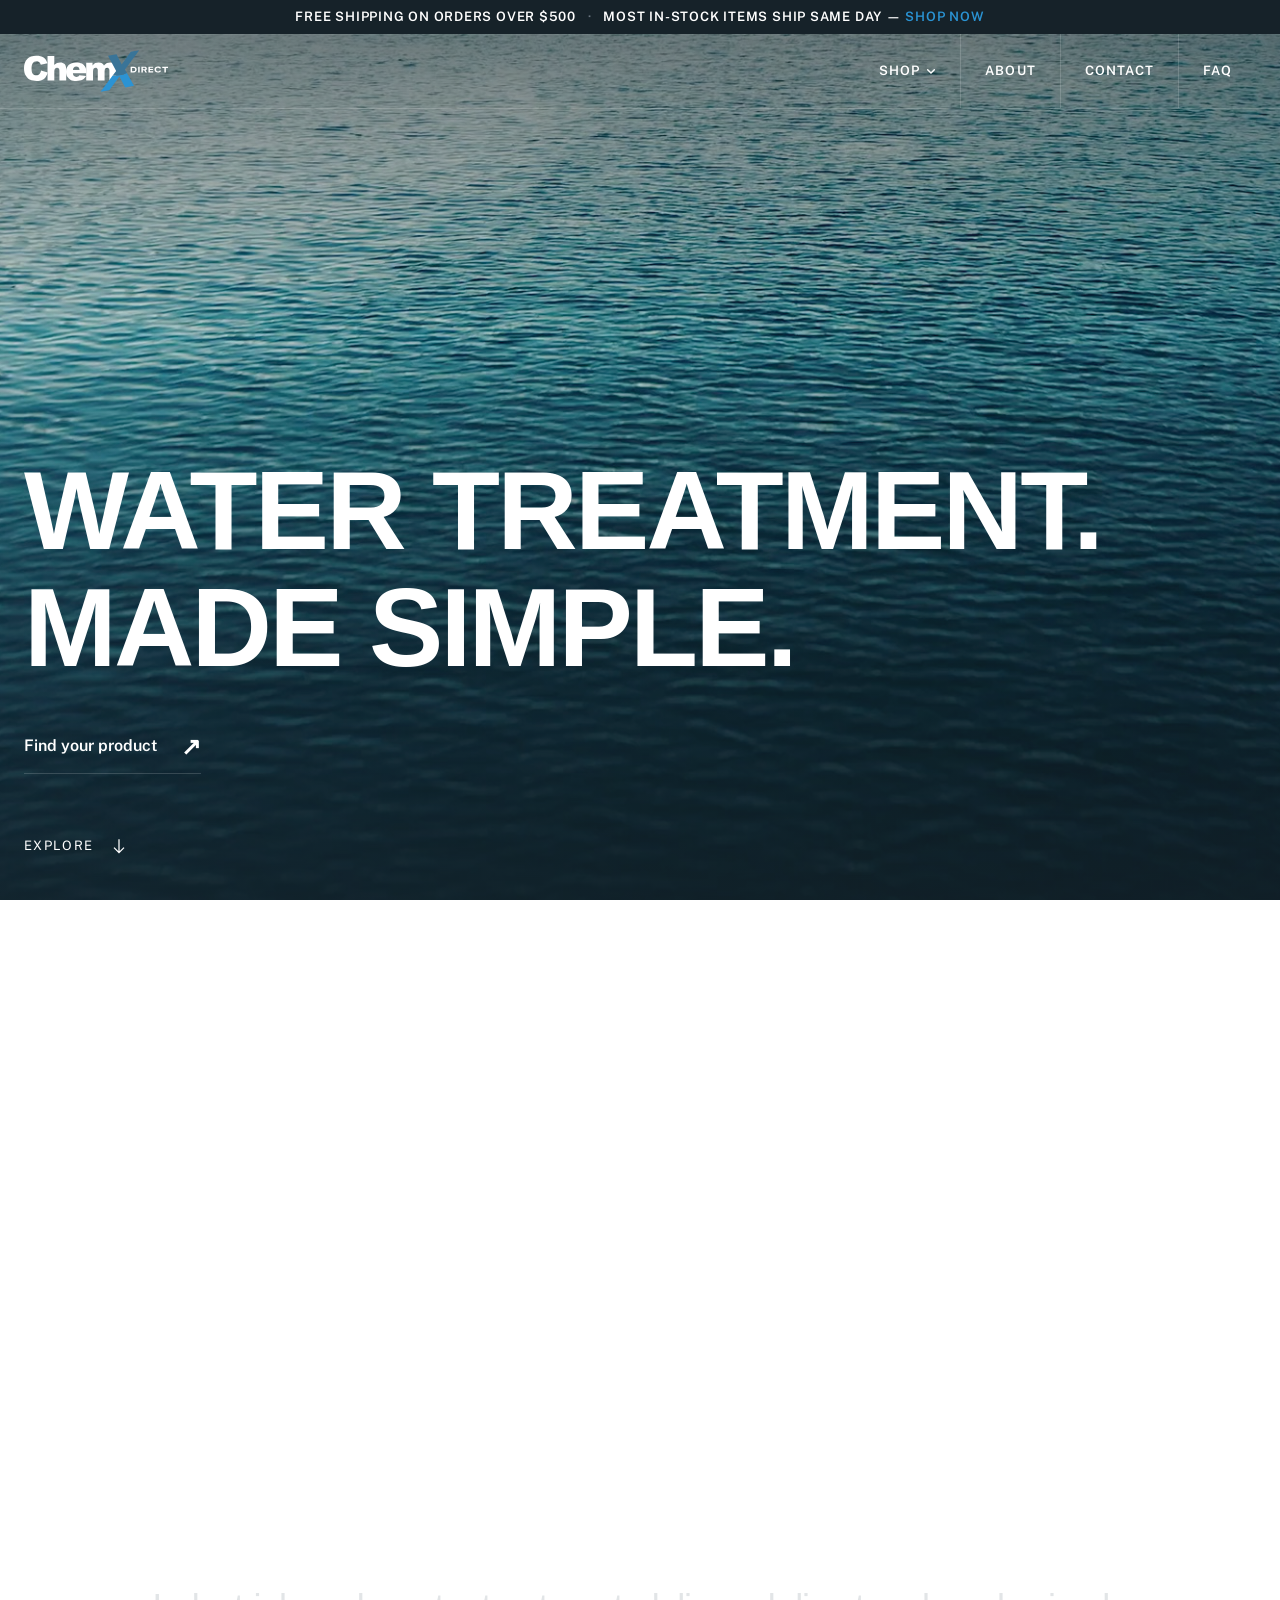
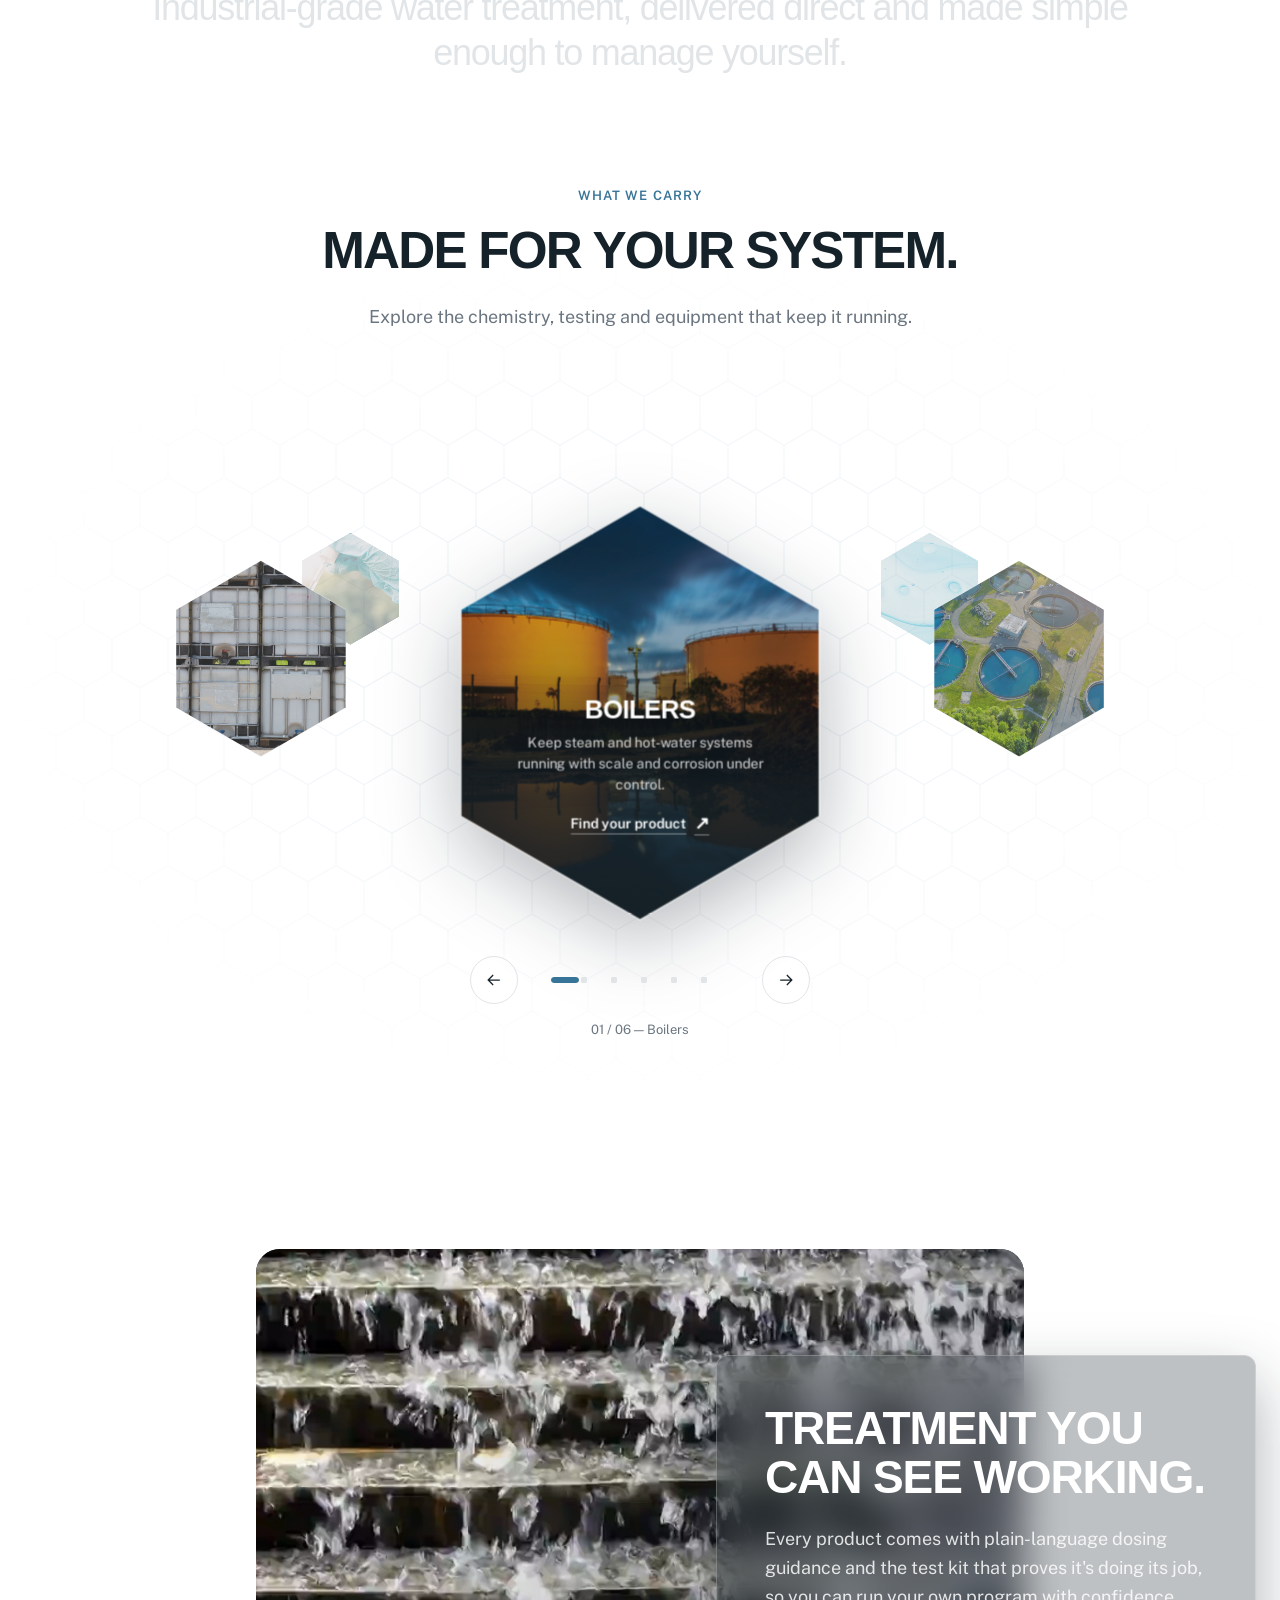
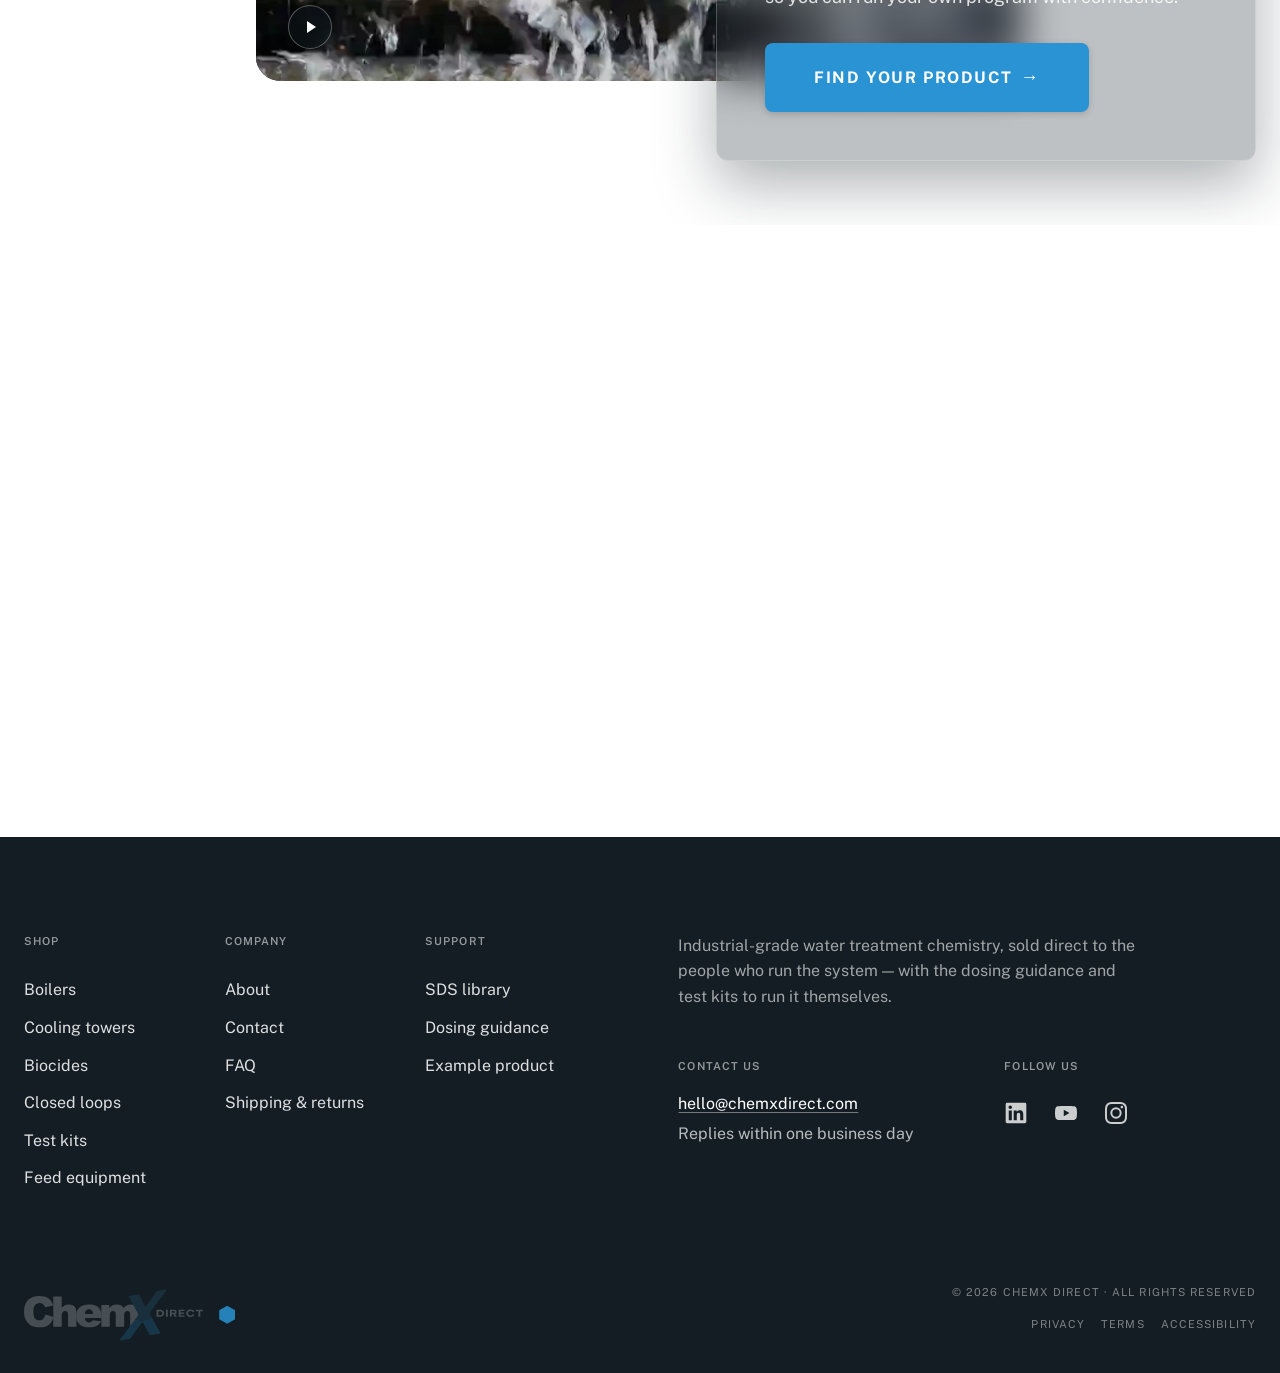
==== commit b6516d85: "Rebuild the site footer from the reference design Takes the reference's structure — three link colum" ====
--- a/index-v2.html
+++ b/index-v2.html
@@ -18,6 +18,7 @@
   <link rel="stylesheet" href="css/hero-video.css?v=9" />
   <link rel="stylesheet" href="css/hex-ring.css?v=2" />
   <link rel="stylesheet" href="css/video-feature.css?v=5" />
+  <link rel="stylesheet" href="css/footer.css?v=1" />
 </head>
 <body>
   <div class="promo-banner">
@@ -292,6 +293,78 @@
     </section>
   </main>
 
+  <!-- Site footer -->
+  <footer class="footer" id="contact">
+    <div class="container footer__inner">
+      <div class="footer__halves">
+        <div class="footer__columns">
+          <div class="footer__column">
+            <p class="footer__label">Shop</p>
+            <ul class="footer__list">
+              <li><a href="index.html#categories">Boilers</a></li>
+              <li><a href="index.html#categories">Cooling towers</a></li>
+              <li><a href="index.html#categories">Biocides</a></li>
+              <li><a href="index.html#categories">Closed loops</a></li>
+              <li><a href="index.html#categories">Test kits</a></li>
+              <li><a href="index.html#categories">Feed equipment</a></li>
+            </ul>
+          </div>
+          <div class="footer__column">
+            <p class="footer__label">Company</p>
+            <ul class="footer__list">
+              <li><a href="#">About</a></li>
+              <li><a href="#">Contact</a></li>
+              <li><a href="#">FAQ</a></li>
+              <li><a href="#">Shipping &amp; returns</a></li>
+            </ul>
+          </div>
+          <div class="footer__column">
+            <p class="footer__label">Support</p>
+            <ul class="footer__list">
+              <li><a href="#">SDS library</a></li>
+              <li><a href="#">Dosing guidance</a></li>
+              <li><a href="product.html">Example product</a></li>
+            </ul>
+          </div>
+        </div>
+        <div class="footer__right">
+          <p class="footer__blurb">Industrial-grade water treatment chemistry, sold direct to the people who run the system — with the dosing guidance and test kits to run it themselves.</p>
+          <div class="footer__info">
+            <div class="footer__tile">
+              <p class="footer__label">Contact us</p>
+              <ul class="footer__contact">
+                <li><a href="mailto:hello@chemxdirect.com">hello@chemxdirect.com</a></li>
+                <li>Replies within one business day</li>
+              </ul>
+            </div>
+            <div class="footer__tile">
+              <p class="footer__label">Follow us</p>
+              <div class="footer__socials">
+                <a class="footer__social" href="#" aria-label="ChemX Direct on LinkedIn"><svg viewBox="0 0 24 24" fill="currentColor" aria-hidden="true"><path d="M19.92 19.92h-3.33v-5.22c0-1.25-.02-2.85-1.74-2.85-1.73 0-2 1.36-2 2.76v5.31H9.52V9.18h3.2v1.47h.04a3.51 3.51 0 0 1 3.16-1.73c3.38 0 4 2.22 4 5.11ZM5.76 7.72a1.94 1.94 0 1 1 1.93-1.94 1.93 1.93 0 0 1-1.93 1.94Zm1.66 12.2H4.09V9.18h3.33ZM21.58.75H2.41A1.65 1.65 0 0 0 .75 2.37v19.26a1.65 1.65 0 0 0 1.66 1.62h19.17a1.66 1.66 0 0 0 1.67-1.62V2.37A1.66 1.66 0 0 0 21.58.75Z"/></svg></a>
+                <a class="footer__social" href="#" aria-label="ChemX Direct on YouTube"><svg viewBox="0 0 24 24" fill="currentColor" aria-hidden="true"><path d="M23.5 6.9a3.02 3.02 0 0 0-2.12-2.14C19.5 4.25 12 4.25 12 4.25s-7.5 0-9.38.51A3.02 3.02 0 0 0 .5 6.9C0 8.79 0 12 0 12s0 3.21.5 5.1a3.02 3.02 0 0 0 2.12 2.14c1.88.51 9.38.51 9.38.51s7.5 0 9.38-.51a3.02 3.02 0 0 0 2.12-2.14c.5-1.89.5-5.1.5-5.1s0-3.21-.5-5.1ZM9.55 15.57V8.43L15.82 12Z"/></svg></a>
+                <a class="footer__social" href="#" aria-label="ChemX Direct on Instagram"><svg viewBox="0 0 24 24" fill="currentColor" aria-hidden="true"><path d="M12 5.84A6.16 6.16 0 1 0 18.16 12 6.17 6.17 0 0 0 12 5.84Zm0 10.16A4 4 0 1 1 16 12a4 4 0 0 1-4 4Zm7.85-10.41a1.44 1.44 0 1 1-1.44-1.44 1.44 1.44 0 0 1 1.44 1.44Zm3.52-1.45a9.1 9.1 0 0 0-1.39-2.13A7.4 7.4 0 0 0 16.95.07C15.67.01 15.26 0 12 0S8.33.01 7.05.07a7.4 7.4 0 0 0-5.04 1.95A7.4 7.4 0 0 0 .07 7.05C.01 8.33 0 8.74 0 12s.01 3.67.07 4.95a7.42 7.42 0 0 0 1.94 5.04 7.44 7.44 0 0 0 5.04 1.94c1.28.06 1.69.07 4.95.07s3.67-.01 4.95-.07a7.42 7.42 0 0 0 5.04-1.94 7.46 7.46 0 0 0 1.94-5.04c.06-1.28.07-1.69.07-4.95s-.01-3.67-.07-4.95a7.6 7.6 0 0 0-.56-2.91ZM21.77 16.85a5.6 5.6 0 0 1-1.31 3.61 5.6 5.6 0 0 1-3.61 1.31c-1.27.06-1.65.07-4.85.07s-3.58-.01-4.85-.07a5.63 5.63 0 0 1-3.61-1.31 5.66 5.66 0 0 1-1.31-3.61c-.06-1.27-.07-1.64-.07-4.85s.01-3.58.07-4.85a5.63 5.63 0 0 1 1.31-3.61 5.65 5.65 0 0 1 3.61-1.31C8.42 2.17 8.8 2.16 12 2.16s3.58.01 4.85.07a5.65 5.65 0 0 1 3.61 1.31 5.66 5.66 0 0 1 1.31 3.61c.06 1.27.07 1.64.07 4.85s-.01 3.58-.07 4.85Z"/></svg></a>
+              </div>
+            </div>
+          </div>
+        </div>
+      </div>
+      <div class="footer__base">
+        <a class="footer__mark" href="index-v2.html" aria-label="ChemX Direct home">
+          <img src="images/logo.svg" alt="" />
+        </a>
+        <div class="footer__legal">
+          <p>© 2026 ChemX Direct · All rights reserved</p>
+          <ul class="footer__legal-links">
+            <li><a href="#">Privacy</a></li>
+            <li><a href="#">Terms</a></li>
+            <li><a href="#">Accessibility</a></li>
+          </ul>
+        </div>
+      </div>
+    </div>
+  </footer>
+
+
   <!-- Guided selector — slide-out quiz modal, driven by data/decision-tree.json
        and data/product-test-equipment-map.json. Content is filled in by
        js/main.js once those files load. -->
@@ -318,7 +391,7 @@
     </div>
   </div>
 
-  <script src="js/main.js?v=14"></script>
+  <script src="js/main.js?v=15"></script>
   <script src="js/hero-video.js?v=4"></script>
   <script src="js/category-ring.js?v=3"></script>
   <script src="js/video-feature.js?v=2"></script>
--- a/css/components.css
+++ b/css/components.css
@@ -22,6 +22,22 @@
   border: 1px solid var(--color-border-light);
   border-radius: var(--radius-pill);
   padding: var(--space-1) var(--space-3);
+}
+
+/* ---- Eyebrow: the site-wide section label — just the word ---- */
+
+.eyebrow {
+  color: var(--color-steel);
+  font-size: var(--text-small);
+  font-weight: var(--weight-body-semibold);
+  line-height: var(--leading-small);
+  letter-spacing: 0.08em;
+  text-transform: uppercase;
+}
+
+/* On navy or photo backgrounds, where steel goes muddy */
+.eyebrow--light {
+  color: var(--color-sky);
 }
 
 /* ---- Outline pill (eyebrow label over plain/light backgrounds) ---- */
@@ -140,6 +156,47 @@
   box-shadow: var(--shadow-btn);
 }
 
+/* Line: the hero CTA's voice — sentence case, no fill — but bordered, for
+   section-level CTAs away from the hero */
+.btn--line {
+  gap: var(--space-2);
+  min-height: 48px;
+  padding: 12px var(--space-4);
+  border: 1px solid color-mix(in srgb, var(--color-navy) 28%, transparent);
+  border-radius: var(--radius-pill);
+  background-color: transparent;
+  box-shadow: none;
+  color: var(--color-navy);
+  font-size: var(--text-body);
+  font-weight: var(--weight-body-semibold);
+  letter-spacing: 0;
+  text-transform: none;
+}
+
+.btn--line span {
+  font-size: 1.2em;
+  line-height: 1;
+}
+
+.btn--line:hover {
+  background-color: var(--color-navy);
+  border-color: var(--color-navy);
+  color: var(--color-white);
+  box-shadow: none;
+}
+
+/* On navy or photo backgrounds */
+.btn--line-light {
+  border-color: color-mix(in srgb, var(--color-white) 45%, transparent);
+  color: var(--color-white);
+}
+
+.btn--line-light:hover {
+  background-color: var(--color-white);
+  border-color: var(--color-white);
+  color: var(--color-navy);
+}
+
 /* Ghost: for use on dark/photo backgrounds */
 .btn--ghost {
   background-color: var(--glass-bg);
@@ -208,7 +265,7 @@
   content: counter(step);
   display: block;
   font-family: var(--font-heading);
-  font-weight: var(--weight-heading-extrabold);
+  font-weight: var(--weight-heading-bold);
   font-size: var(--text-h2);
   line-height: var(--leading-h2);
   color: var(--color-sky);
--- a/css/chrome.css
+++ b/css/chrome.css
@@ -275,7 +275,7 @@
   font-weight: var(--weight-heading-bold);
   font-size: var(--text-h3);
   line-height: var(--leading-h3);
-  text-transform: uppercase;
+  text-transform: none;
   color: var(--color-heading-muted);
   padding-bottom: var(--space-1);
   border-bottom: 1px solid var(--color-gray-100);
@@ -412,130 +412,6 @@
 }
 
 /* ==========================================================================
-   FOOTER
-   ========================================================================== */
-
-/* Footer — aerial treatment-plant photo under a near-solid navy wash,
-   so it reads as texture rather than photography */
-.site-footer {
-  background-image: linear-gradient(
-      color-mix(in srgb, var(--color-navy) 95%, transparent),
-      color-mix(in srgb, var(--color-navy) 95%, transparent)
-    ),
-    url("../images/treatment-plant-aerial.jpg");
-  background-size: cover;
-  background-position: center;
-  color: var(--color-white);
-  padding-block: var(--space-7) var(--space-4);
-}
-
-/* Centered closing call to action */
-.site-footer__cta {
-  max-width: 720px;
-  margin-inline: auto;
-  text-align: center;
-  padding-bottom: var(--space-7);
-}
-
-.site-footer__cta h2 {
-  color: var(--color-sky);
-}
-
-.site-footer__cta p {
-  color: var(--color-gray-100);
-  margin-top: var(--space-2);
-}
-
-.site-footer__cta .btn {
-  margin-top: var(--space-4);
-}
-
-/* Logo + link columns */
-.site-footer__grid {
-  display: grid;
-  grid-template-columns: auto repeat(3, 1fr);
-  gap: var(--space-5);
-  border-top: 1px solid var(--color-border-light);
-  padding-top: var(--space-6);
-}
-
-@media (max-width: 900px) {
-  .site-footer__grid {
-    grid-template-columns: 1fr 1fr;
-    gap: var(--space-4);
-  }
-
-  .site-footer__brand {
-    grid-column: 1 / -1;
-  }
-}
-
-@media (max-width: 480px) {
-  .site-footer__grid {
-    grid-template-columns: 1fr;
-  }
-}
-
-.site-footer__brand {
-  padding-right: var(--space-5);
-}
-
-.site-footer__logo img {
-  height: 56px;
-  width: auto;
-  display: block;
-}
-
-.site-footer__col-title {
-  color: var(--color-sky);
-  font-weight: var(--weight-body-medium);
-  margin-bottom: var(--space-3);
-}
-
-.site-footer__list {
-  list-style: none;
-  display: grid;
-  gap: var(--space-3);
-}
-
-.site-footer__list a {
-  color: var(--color-gray-100);
-}
-
-.site-footer__list a:hover {
-  color: var(--color-sky);
-  text-decoration: none;
-}
-
-/* Legal bar */
-.site-footer__bottom {
-  display: flex;
-  align-items: center;
-  justify-content: space-between;
-  flex-wrap: wrap;
-  gap: var(--space-2);
-  color: var(--color-gray-500);
-  border-top: 1px solid var(--color-border-light);
-  padding-top: var(--space-3);
-  margin-top: var(--space-6);
-}
-
-.site-footer__legal-links {
-  display: flex;
-  align-items: center;
-  gap: var(--space-2);
-}
-
-.site-footer__legal-links a {
-  color: var(--color-gray-500);
-}
-
-.site-footer__legal-links a:hover {
-  color: var(--color-sky);
-  text-decoration: none;
-}
-
-/* ==========================================================================
    GUIDED SELECTOR MODAL
    ========================================================================== */
 
@@ -770,7 +646,7 @@
 
 .quiz-result__price {
   font-family: var(--font-heading);
-  font-weight: var(--weight-heading-extrabold);
+  font-weight: var(--weight-heading-bold);
   font-size: var(--text-h3);
   color: var(--color-navy);
 }
--- a/css/video-feature.css
+++ b/css/video-feature.css
@@ -11,8 +11,9 @@
   color: var(--color-white);
 }
 
+/* Frame and scroll length both sit 20% under a full viewport. */
 .video-feature.is-scroll-ready {
-  height: calc(100svh + 85svh);
+  height: calc(80svh + 68svh);
 }
 
 .video-feature__sticky {
@@ -20,8 +21,8 @@
   top: 0;
   display: flex;
   align-items: flex-end;
-  height: 100svh;
-  min-height: 480px;
+  height: 80svh;
+  min-height: 384px;
   padding-block: var(--space-6);
   overflow: hidden;
 }
--- a/css/footer.css
+++ b/css/footer.css
@@ -0,0 +1,222 @@
+/* Site footer. Structure follows the reference design: three link columns
+   beside a blurb/contact/social block, then a watermark logo opposite the
+   legal line. Rebuilt on this site's tokens — no Webflow scaffolding. */
+.footer {
+  padding-block: var(--space-7) var(--space-4);
+  background: color-mix(in srgb, var(--color-navy) 86%, black);
+  color: color-mix(in srgb, var(--color-white) 88%, transparent);
+}
+
+.footer__inner {
+  display: flex;
+  flex-direction: column;
+  gap: clamp(56px, 7vw, 104px);
+}
+
+/* Links on the left, blurb and contact on the right */
+.footer__halves {
+  display: grid;
+  grid-template-columns: 1fr 1fr;
+  gap: clamp(40px, 6vw, 112px);
+}
+
+.footer__columns {
+  display: grid;
+  grid-template-columns: repeat(3, 1fr);
+  gap: var(--space-3);
+}
+
+.footer__column {
+  display: flex;
+  flex-direction: column;
+  gap: var(--space-3);
+}
+
+/* Small muted column headings, matching the reference's tiny labels */
+.footer__label {
+  color: color-mix(in srgb, var(--color-white) 55%, transparent);
+  font-size: 11px;
+  font-weight: var(--weight-body-semibold);
+  letter-spacing: 0.1em;
+  text-transform: uppercase;
+}
+
+.footer__list {
+  display: flex;
+  flex-direction: column;
+  gap: 6px;
+  margin: 0;
+  padding: 0;
+  list-style: none;
+}
+
+.footer__list a {
+  display: inline-block;
+  padding-block: 3px;
+  color: color-mix(in srgb, var(--color-white) 86%, transparent);
+  font-size: var(--text-body);
+  text-decoration: none;
+  transition: color 200ms ease;
+}
+
+.footer__list a:hover { color: var(--color-white); }
+
+.footer__right {
+  display: flex;
+  flex-direction: column;
+  gap: var(--space-5);
+  max-width: 460px;
+}
+
+.footer__blurb {
+  color: color-mix(in srgb, var(--color-white) 60%, transparent);
+  line-height: 1.6;
+}
+
+.footer__info {
+  display: grid;
+  grid-template-columns: 1fr auto;
+  gap: var(--space-4);
+}
+
+.footer__tile {
+  display: flex;
+  flex-direction: column;
+  gap: var(--space-2);
+}
+
+.footer__contact {
+  display: flex;
+  flex-direction: column;
+  gap: 4px;
+  margin: 0;
+  padding: 0;
+  list-style: none;
+  color: color-mix(in srgb, var(--color-white) 70%, transparent);
+  font-size: var(--text-body);
+}
+
+.footer__contact a {
+  color: var(--color-white);
+  text-decoration: underline;
+  text-underline-offset: 3px;
+  text-decoration-color: color-mix(in srgb, var(--color-white) 40%, transparent);
+  transition: text-decoration-color 200ms ease;
+}
+
+.footer__contact a:hover { text-decoration-color: var(--color-white); }
+
+.footer__socials {
+  display: flex;
+  gap: var(--space-2);
+}
+
+.footer__social {
+  display: grid;
+  place-items: center;
+  width: 44px;
+  height: 44px;
+  margin-left: -10px;
+  color: color-mix(in srgb, var(--color-white) 78%, transparent);
+  transition: color 200ms ease;
+}
+
+.footer__social:first-child { margin-left: -10px; }
+.footer__social:hover { color: var(--color-sky); }
+.footer__social svg { width: 22px; height: 22px; display: block; }
+
+/* Watermark logo opposite the legal line */
+.footer__base {
+  display: flex;
+  align-items: flex-end;
+  justify-content: space-between;
+  gap: var(--space-5);
+}
+
+.footer__mark {
+  display: inline-flex;
+  align-items: center;
+  gap: var(--space-2);
+}
+
+.footer__mark img {
+  width: clamp(120px, 14vw, 190px);
+  opacity: 0.22;
+  transition: opacity 200ms ease;
+}
+
+.footer__mark:hover img { opacity: 0.4; }
+
+/* Brand hexagon, standing in for the reference's accent square */
+.footer__mark::after {
+  content: "";
+  width: 16px;
+  height: 18px;
+  background: var(--color-sky);
+  clip-path: polygon(50% 0%, 100% 25%, 100% 75%, 50% 100%, 0% 75%, 0% 25%);
+  opacity: 0.85;
+}
+
+.footer__legal {
+  display: flex;
+  flex-direction: column;
+  align-items: flex-end;
+  gap: var(--space-1);
+  text-align: right;
+}
+
+.footer__legal p,
+.footer__legal-links {
+  margin: 0;
+  color: color-mix(in srgb, var(--color-white) 45%, transparent);
+  font-size: 11px;
+  letter-spacing: 0.1em;
+  text-transform: uppercase;
+}
+
+.footer__legal-links {
+  display: flex;
+  flex-wrap: wrap;
+  justify-content: flex-end;
+  gap: var(--space-2);
+  padding: 0;
+  list-style: none;
+}
+
+.footer__legal-links a {
+  display: inline-block;
+  /* Keeps the tap area usable at 11px type */
+  padding-block: 7px;
+  color: inherit;
+  text-decoration: none;
+  transition: color 200ms ease;
+}
+
+.footer__legal-links a:hover { color: var(--color-white); }
+
+.footer a:focus-visible,
+.footer__social:focus-visible {
+  outline: 2px solid var(--color-sky);
+  outline-offset: 3px;
+}
+
+@media (max-width: 900px) {
+  .footer__halves { grid-template-columns: 1fr; gap: var(--space-6); }
+  .footer__right { max-width: none; }
+}
+
+@media (max-width: 640px) {
+  .footer { padding-block: var(--space-6) var(--space-4); }
+  .footer__columns { grid-template-columns: 1fr 1fr; gap: var(--space-5) var(--space-3); }
+  .footer__info { grid-template-columns: 1fr; gap: var(--space-4); }
+  .footer__base { flex-wrap: wrap; align-items: flex-start; gap: var(--space-4); }
+  .footer__legal { align-items: flex-start; text-align: left; }
+  .footer__legal-links { justify-content: flex-start; }
+}
+
+@media (prefers-reduced-motion: reduce) {
+  .footer__list a,
+  .footer__social,
+  .footer__mark img,
+  .footer__legal-links a { transition: none; }
+}
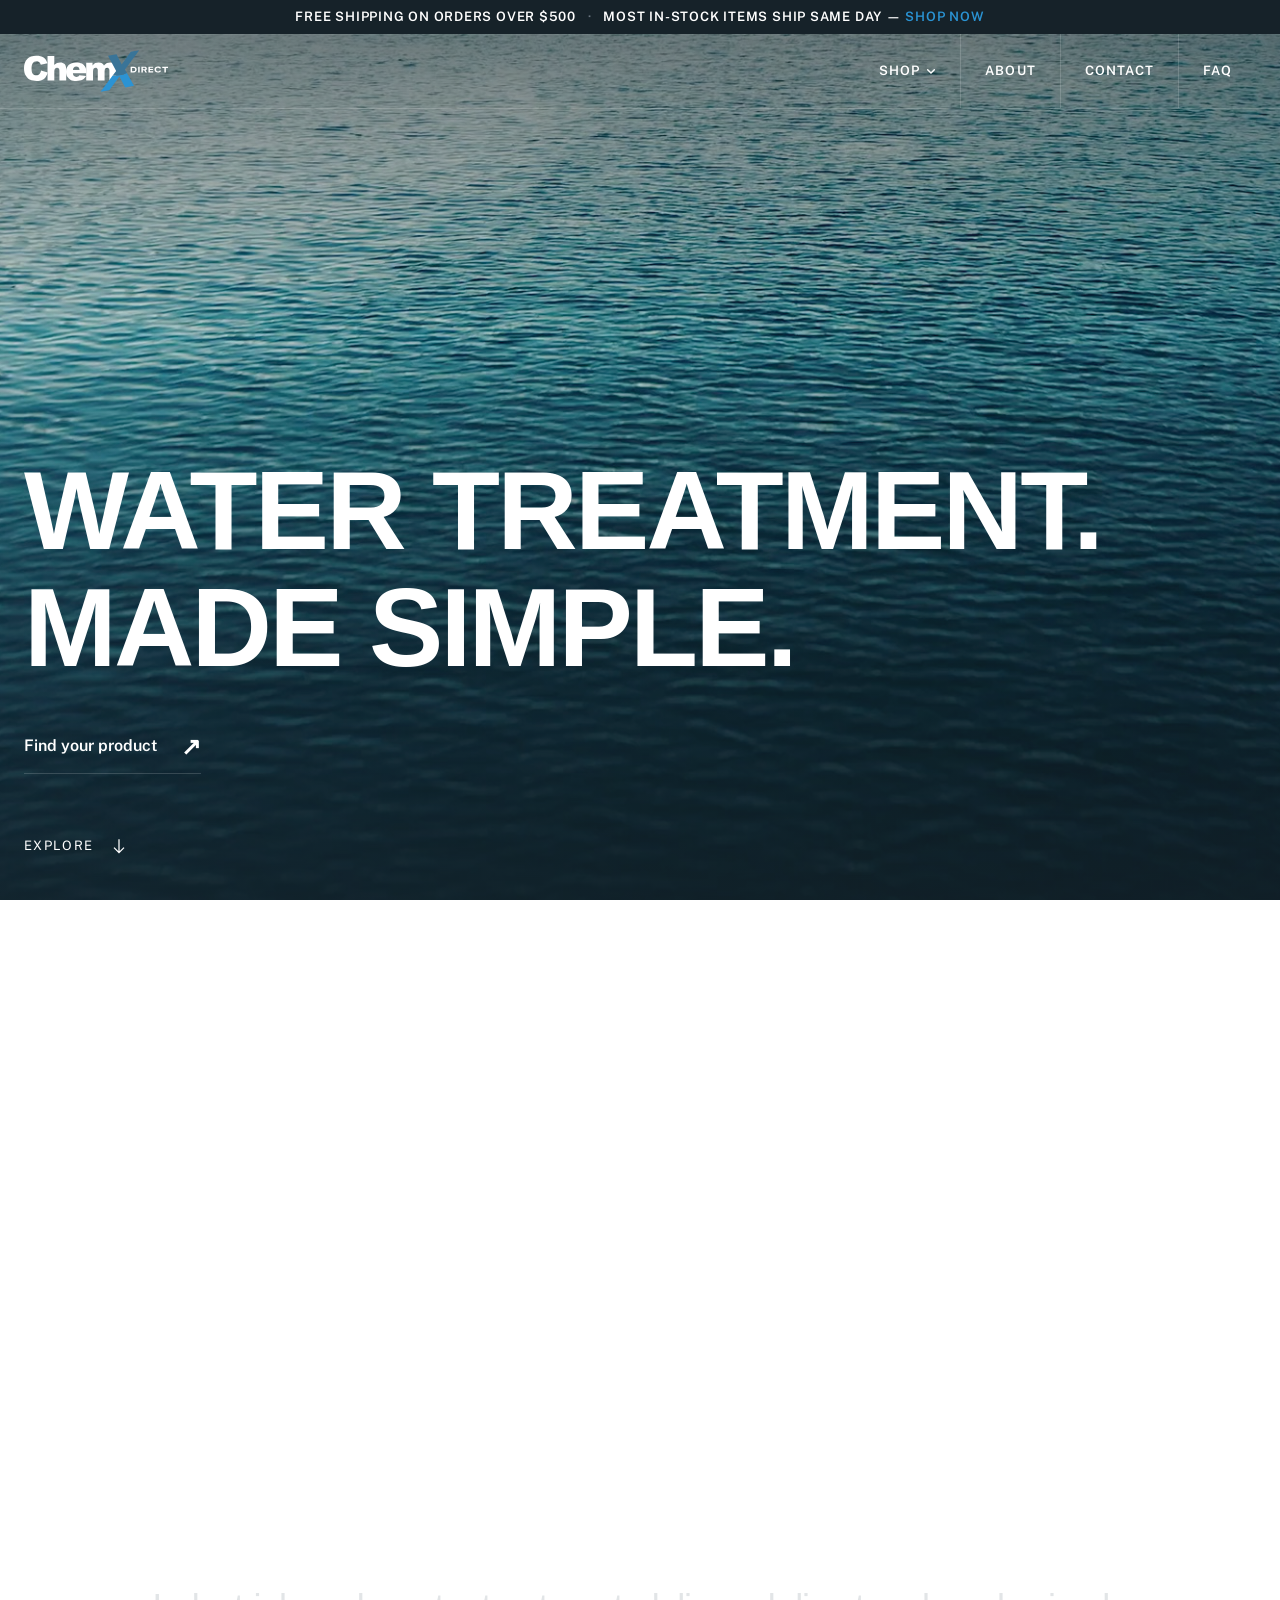
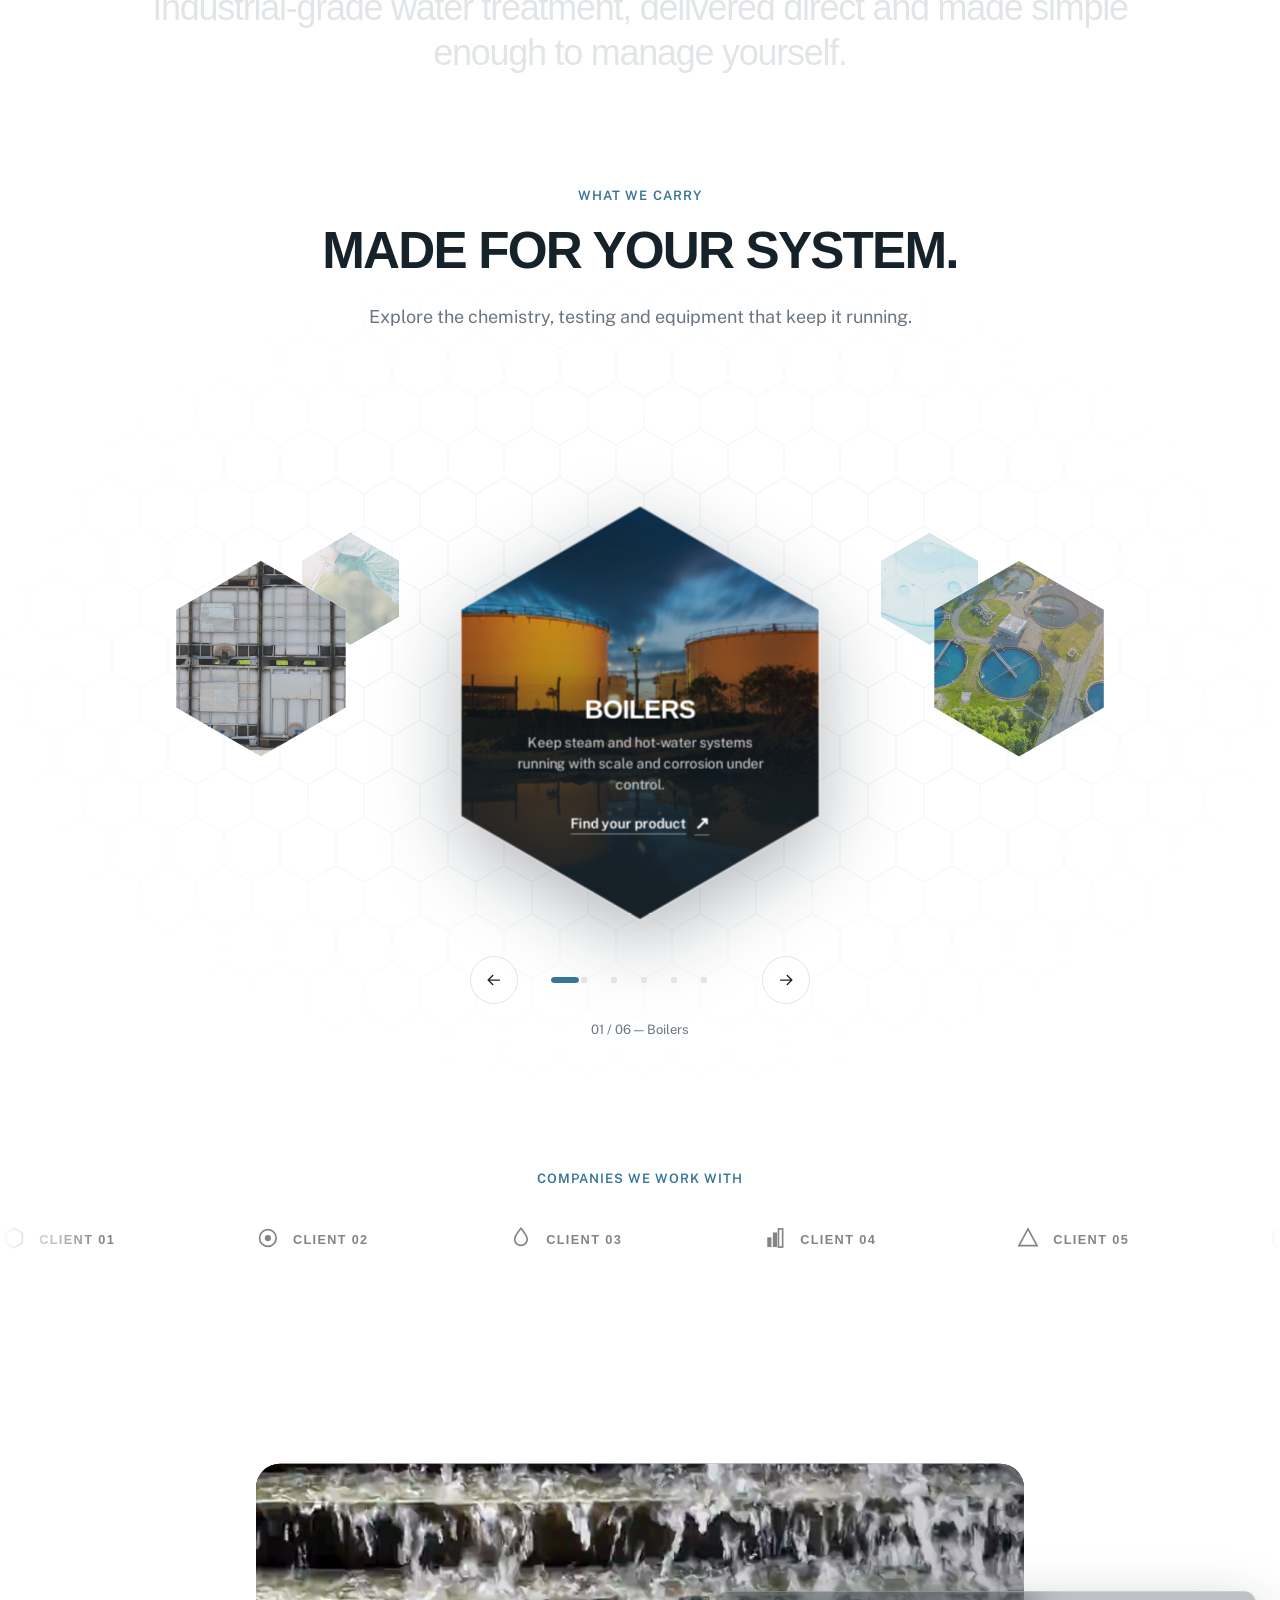
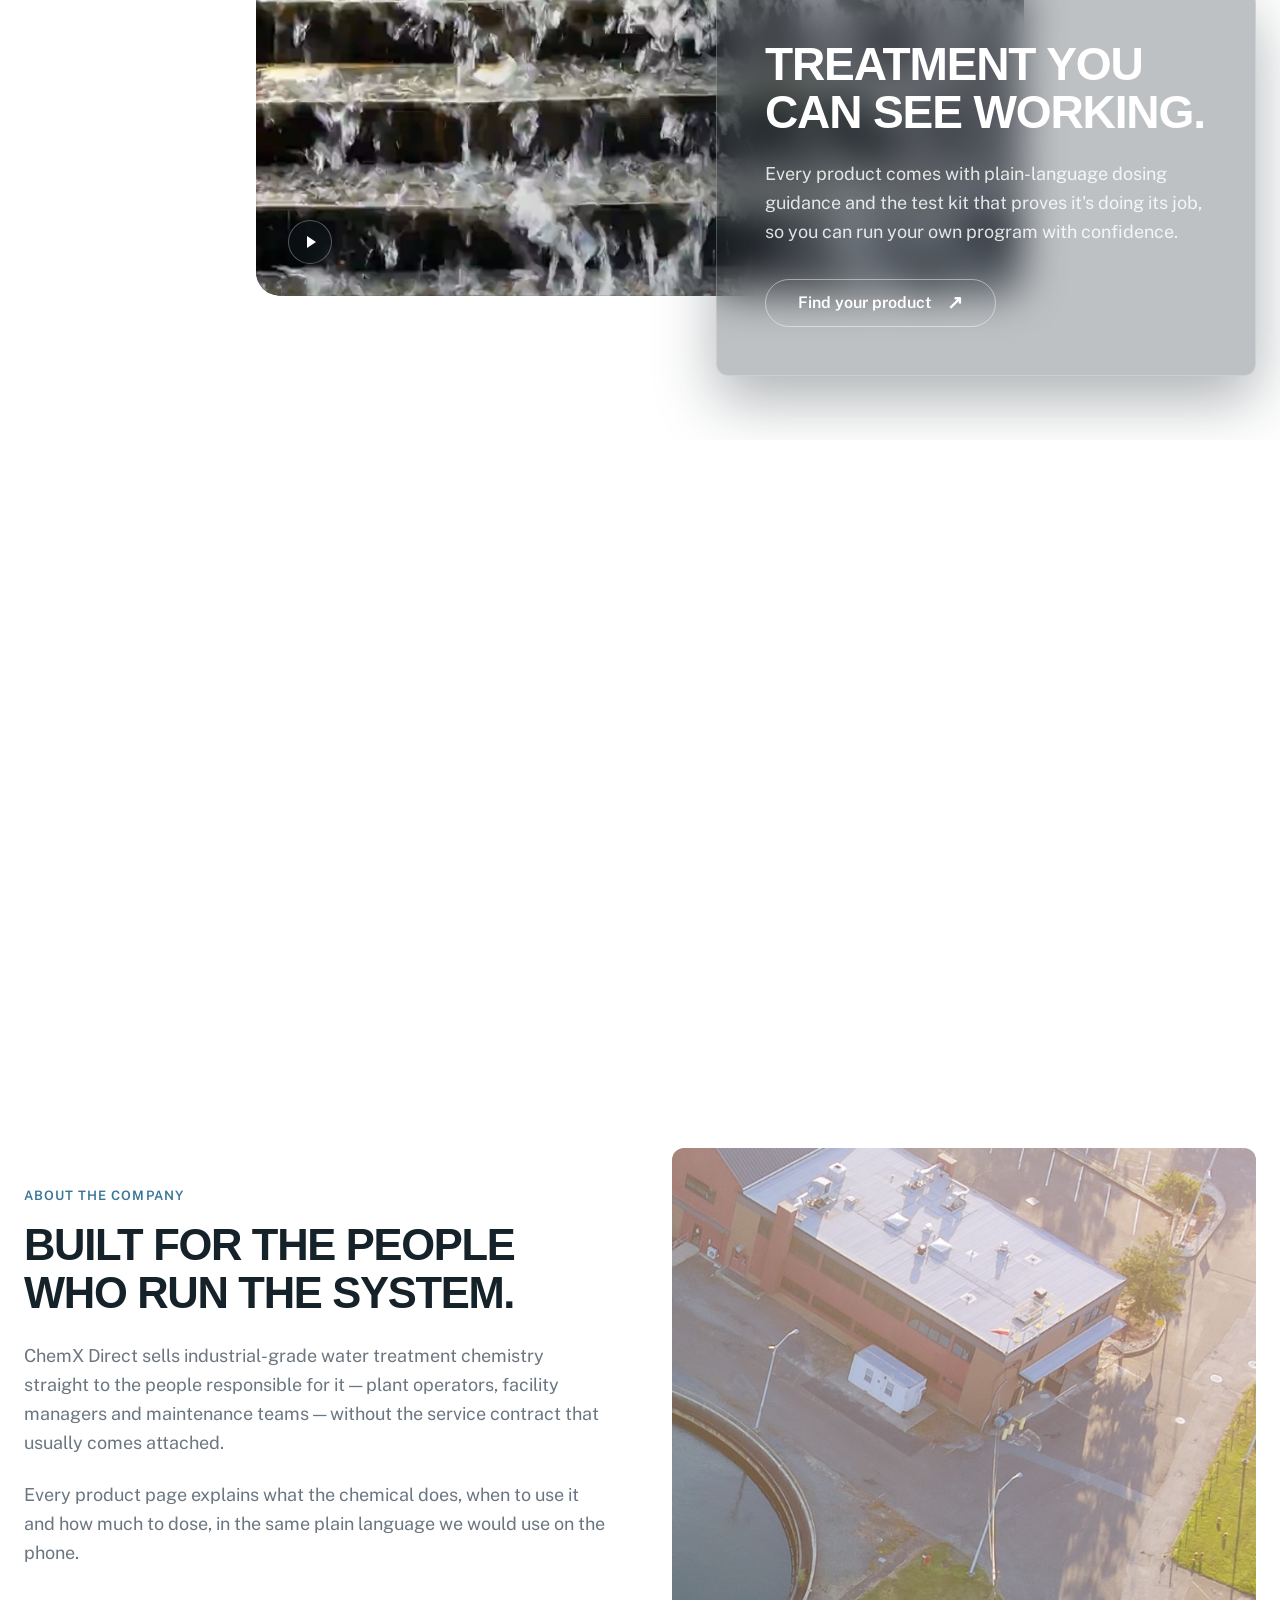
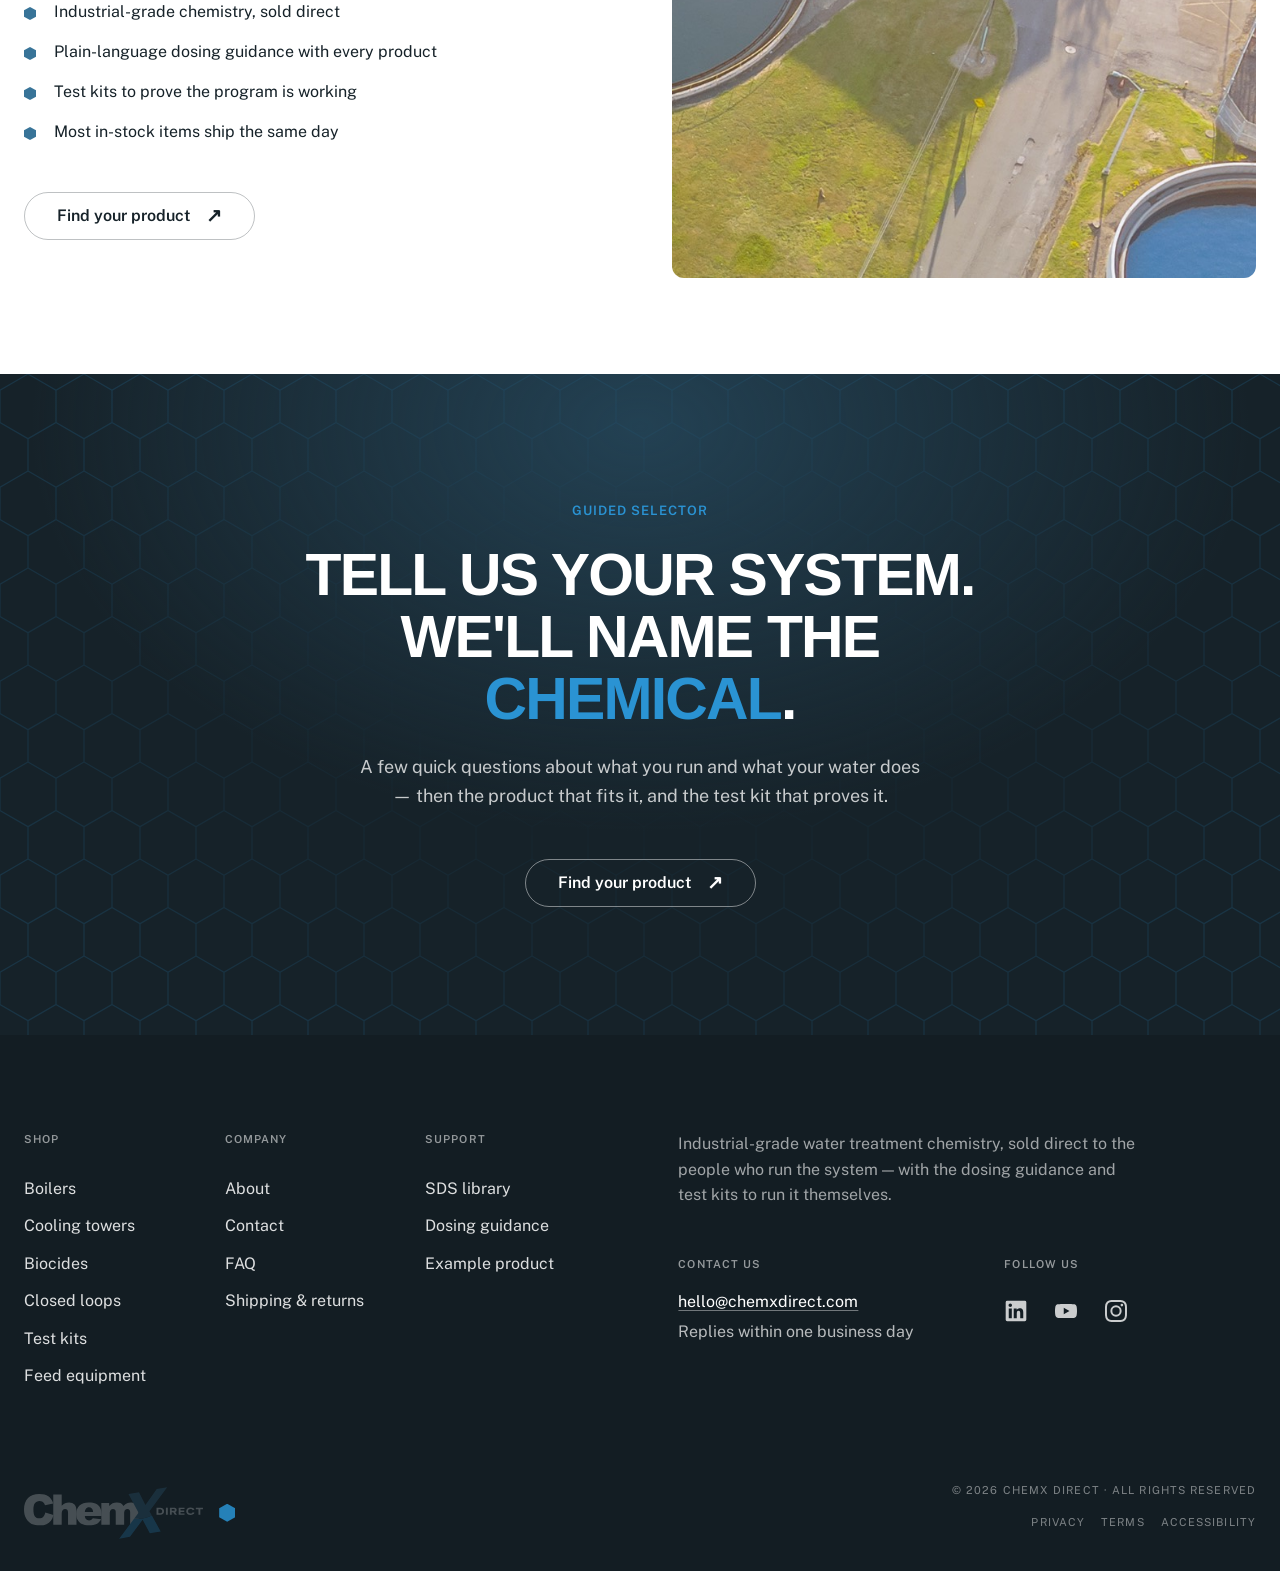
==== commit 616f9b18: "Bring v2 up to date with the homepage's newer sections Rebuilds index-v2.html from index.html so the" ====
--- a/index-v2.html
+++ b/index-v2.html
@@ -13,11 +13,12 @@
   />
   <link rel="stylesheet" href="css/variables.css?v=2" />
   <link rel="stylesheet" href="css/base.css?v=2" />
-  <link rel="stylesheet" href="css/components.css?v=2" />
+  <link rel="stylesheet" href="css/components.css?v=4" />
   <link rel="stylesheet" href="css/chrome.css?v=2" />
   <link rel="stylesheet" href="css/hero-video.css?v=9" />
   <link rel="stylesheet" href="css/hex-ring.css?v=2" />
   <link rel="stylesheet" href="css/video-feature.css?v=5" />
+  <link rel="stylesheet" href="css/home-sections.css?v=4" />
   <link rel="stylesheet" href="css/footer.css?v=1" />
 </head>
 <body>
@@ -134,6 +135,9 @@
       <symbol id="ic-loop" viewBox="0 0 24 24"><path d="M19 12a7 7 0 0 1-11.4 5.4"/><path d="M5 12a7 7 0 0 1 11.4-5.4"/><path d="M4.4 8.4 5.1 12l3.5-.8"/><path d="M19.6 15.6 18.9 12l-3.5.8"/></symbol>
       <symbol id="ic-test" viewBox="0 0 24 24"><path d="M9.4 3h5.2"/><path d="M10.2 3v14a1.8 1.8 0 0 0 3.6 0V3"/><path d="M10.2 12.4h3.6"/><path d="M17.6 5.4c.9 1.2 1.4 2 1.4 2.5a1.4 1.4 0 0 1-2.8 0c0-.5.5-1.3 1.4-2.5z"/></symbol>
       <symbol id="ic-pump" viewBox="0 0 24 24"><circle cx="9.8" cy="13.4" r="4.7"/><path d="M9.8 8.7V4.4h4.6"/><path d="M14.5 13.4H20"/><path d="m17.4 10.6 2.6 2.8-2.6 2.8"/></symbol>
+      <pattern id="final-cta-hex" width="56" height="97" patternUnits="userSpaceOnUse">
+        <path fill="none" stroke="#2A93D3" stroke-width="1.2" d="M28 0 56 16.2 56 48.5 28 64.7 0 48.5 0 16.2Z M0 48.5 28 64.7 28 97 0 113.2 -28 97 -28 64.7Z M56 48.5 84 64.7 84 97 56 113.2 28 97 28 64.7Z M0 -48.5 28 -32.3 28 0 0 16.2 -28 0 -28 -32.3Z M56 -48.5 84 -32.3 84 0 56 16.2 28 0 28 -32.3Z" />
+      </pattern>
       <!-- Hexagon carousel: clip, copy shade and background lattice -->
       <clipPath id="hex-ring-clip" clipPathUnits="objectBoundingBox">
         <polygon points="0.5,0 1,0.25 1,0.75 0.5,1 0,0.75 0,0.25" />
@@ -268,6 +272,45 @@
       <p class="hex-ring__status" data-ring-status aria-live="polite" aria-atomic="true" hidden>01 / 06 — Boilers</p>
     </section>
 
+    <!-- Client logos on a two-track belt; swap the placeholder SVGs in
+         images/logos/ for the real marks. -->
+    <section class="logo-marquee" aria-labelledby="logo-marquee-title">
+      <div class="container">
+        <p class="logo-marquee__eyebrow" id="logo-marquee-title">Companies we work with</p>
+      </div>
+      <div class="logo-marquee__viewport">
+        <ul class="logo-marquee__track">
+            <li class="logo-marquee__item"><img src="images/logos/client-01.svg" alt="Client 01" width="208" height="40" decoding="async" /></li>
+            <li class="logo-marquee__item"><img src="images/logos/client-02.svg" alt="Client 02" width="208" height="40" decoding="async" /></li>
+            <li class="logo-marquee__item"><img src="images/logos/client-03.svg" alt="Client 03" width="208" height="40" decoding="async" /></li>
+            <li class="logo-marquee__item"><img src="images/logos/client-04.svg" alt="Client 04" width="208" height="40" decoding="async" /></li>
+            <li class="logo-marquee__item"><img src="images/logos/client-05.svg" alt="Client 05" width="208" height="40" decoding="async" /></li>
+            <li class="logo-marquee__item"><img src="images/logos/client-06.svg" alt="Client 06" width="208" height="40" decoding="async" /></li>
+            <li class="logo-marquee__item"><img src="images/logos/client-07.svg" alt="Client 07" width="208" height="40" decoding="async" /></li>
+            <li class="logo-marquee__item"><img src="images/logos/client-08.svg" alt="Client 08" width="208" height="40" decoding="async" /></li>
+        </ul>
+        <ul class="logo-marquee__track" aria-hidden="true">
+            <li class="logo-marquee__item"><img src="images/logos/client-01.svg" alt="Client 01" width="208" height="40" decoding="async" /></li>
+            <li class="logo-marquee__item"><img src="images/logos/client-02.svg" alt="Client 02" width="208" height="40" decoding="async" /></li>
+            <li class="logo-marquee__item"><img src="images/logos/client-03.svg" alt="Client 03" width="208" height="40" decoding="async" /></li>
+            <li class="logo-marquee__item"><img src="images/logos/client-04.svg" alt="Client 04" width="208" height="40" decoding="async" /></li>
+            <li class="logo-marquee__item"><img src="images/logos/client-05.svg" alt="Client 05" width="208" height="40" decoding="async" /></li>
+            <li class="logo-marquee__item"><img src="images/logos/client-06.svg" alt="Client 06" width="208" height="40" decoding="async" /></li>
+            <li class="logo-marquee__item"><img src="images/logos/client-07.svg" alt="Client 07" width="208" height="40" decoding="async" /></li>
+            <li class="logo-marquee__item"><img src="images/logos/client-08.svg" alt="Client 08" width="208" height="40" decoding="async" /></li>
+        </ul>
+        <ul class="logo-marquee__track" aria-hidden="true">
+            <li class="logo-marquee__item"><img src="images/logos/client-01.svg" alt="Client 01" width="208" height="40" decoding="async" /></li>
+            <li class="logo-marquee__item"><img src="images/logos/client-02.svg" alt="Client 02" width="208" height="40" decoding="async" /></li>
+            <li class="logo-marquee__item"><img src="images/logos/client-03.svg" alt="Client 03" width="208" height="40" decoding="async" /></li>
+            <li class="logo-marquee__item"><img src="images/logos/client-04.svg" alt="Client 04" width="208" height="40" decoding="async" /></li>
+            <li class="logo-marquee__item"><img src="images/logos/client-05.svg" alt="Client 05" width="208" height="40" decoding="async" /></li>
+            <li class="logo-marquee__item"><img src="images/logos/client-06.svg" alt="Client 06" width="208" height="40" decoding="async" /></li>
+            <li class="logo-marquee__item"><img src="images/logos/client-07.svg" alt="Client 07" width="208" height="40" decoding="async" /></li>
+            <li class="logo-marquee__item"><img src="images/logos/client-08.svg" alt="Client 08" width="208" height="40" decoding="async" /></li>
+        </ul>
+      </div>
+    </section>
     <!-- Video grows from an inset frame to full bleed; copy in a glass panel -->
     <section class="video-feature" data-video-feature aria-labelledby="video-feature-title">
       <div class="video-feature__sticky">
@@ -282,13 +325,46 @@
           <div class="video-feature__panel">
             <h2 id="video-feature-title">Treatment you can see working.</h2>
             <p>Every product comes with plain-language dosing guidance and the test kit that proves it's doing its job, so you can run your own program with confidence.</p>
-            <button class="btn btn--primary btn--lg btn--arrow" type="button" data-open-quiz>Find your product</button>
+            <button class="btn btn--line btn--line-light" type="button" data-open-quiz>Find your product <span aria-hidden="true">↗</span></button>
           </div>
         </div>
         <button class="video-feature__toggle" type="button" data-video-feature-toggle aria-label="Play background video" hidden>
           <svg class="video-feature__pause-icon" width="16" height="16" viewBox="0 0 16 16" fill="currentColor" aria-hidden="true"><path d="M4 3h3v10H4zm5 0h3v10H9z" /></svg>
           <svg class="video-feature__play-icon" width="16" height="16" viewBox="0 0 16 16" fill="currentColor" aria-hidden="true"><path d="m5 2 9 6-9 6z" /></svg>
         </button>
+      </div>
+    </section>
+
+    <!-- Two-column about: copy left, photo right -->
+    <section class="about" aria-labelledby="about-title">
+      <div class="container about__grid">
+        <div class="about__copy">
+          <p class="about__eyebrow">About the company</p>
+          <h2 id="about-title">Built for the people who run the system.</h2>
+          <p>ChemX Direct sells industrial-grade water treatment chemistry straight to the people responsible for it — plant operators, facility managers and maintenance teams — without the service contract that usually comes attached.</p>
+          <p>Every product page explains what the chemical does, when to use it and how much to dose, in the same plain language we would use on the phone.</p>
+          <ul class="about__list">
+            <li>Industrial-grade chemistry, sold direct</li>
+            <li>Plain-language dosing guidance with every product</li>
+            <li>Test kits to prove the program is working</li>
+            <li>Most in-stock items ship the same day</li>
+          </ul>
+          <button class="btn btn--line" type="button" data-open-quiz>Find your product <span aria-hidden="true">↗</span></button>
+        </div>
+        <div class="about__media">
+          <img src="images/plant-site.jpg" alt="Treatment equipment on a plant site" loading="lazy" decoding="async" />
+        </div>
+      </div>
+    </section>
+
+    <!-- Closing CTA -->
+    <section class="final-cta" aria-labelledby="final-cta-title">
+      <svg class="final-cta__lattice" aria-hidden="true" focusable="false"><rect width="100%" height="100%" fill="url(#final-cta-hex)" /></svg>
+      <div class="container final-cta__inner">
+        <p class="eyebrow eyebrow--light final-cta__eyebrow">Guided selector</p>
+        <h2 id="final-cta-title">Tell us your system.<br />We'll name the <em>chemical</em>.</h2>
+        <p class="final-cta__lede text-body-lg">A few quick questions about what you run and what your water does — then the product that fits it, and the test kit that proves it.</p>
+        <button class="btn btn--line btn--line-light" type="button" data-open-quiz>Find your product <span aria-hidden="true">↗</span></button>
       </div>
     </section>
   </main>
--- a/css/home-sections.css
+++ b/css/home-sections.css
@@ -0,0 +1,229 @@
+/* Logo marquee, About and closing CTA — the flat sections between the
+   homepage's video and carousel set pieces. */
+
+/* ---- Logo marquee ---- */
+.logo-marquee {
+  padding-block: var(--space-6);
+  background: var(--color-white);
+  overflow: hidden;
+}
+
+.logo-marquee__eyebrow {
+  margin-bottom: var(--space-4);
+  color: var(--color-steel);
+  font-size: var(--text-small);
+  font-weight: var(--weight-body-semibold);
+  letter-spacing: 0.08em;
+  text-transform: uppercase;
+  text-align: center;
+}
+
+/* Two identical tracks scroll as one belt: when the first has moved exactly
+   its own width, the second sits where it started, so the loop never jumps. */
+.logo-marquee__viewport {
+  display: flex;
+  width: 100%;
+  -webkit-mask-image: linear-gradient(90deg, transparent, #000 8%, #000 92%, transparent);
+  mask-image: linear-gradient(90deg, transparent, #000 8%, #000 92%, transparent);
+}
+
+.logo-marquee__track {
+  display: flex;
+  flex-shrink: 0;
+  align-items: center;
+  gap: clamp(40px, 6vw, 88px);
+  margin: 0;
+  padding: 0 clamp(20px, 3vw, 44px) 0 0;
+  list-style: none;
+  animation: logo-marquee-scroll 42s linear infinite;
+}
+
+.logo-marquee__viewport:hover .logo-marquee__track,
+.logo-marquee__viewport:focus-within .logo-marquee__track {
+  animation-play-state: paused;
+}
+
+.logo-marquee__item { flex-shrink: 0; }
+
+.logo-marquee__item img {
+  display: block;
+  width: auto;
+  height: 34px;
+  opacity: 0.55;
+  filter: grayscale(1);
+  transition: opacity 200ms ease, filter 200ms ease;
+}
+
+.logo-marquee__item img:hover {
+  opacity: 1;
+  filter: grayscale(0);
+}
+
+@keyframes logo-marquee-scroll {
+  from { transform: translateX(0); }
+  to { transform: translateX(-100%); }
+}
+
+/* ---- About ---- */
+.about {
+  padding-block: var(--space-7);
+  background: var(--color-white);
+}
+
+.about__grid {
+  display: grid;
+  grid-template-columns: 1fr 1fr;
+  gap: clamp(32px, 5vw, 80px);
+  align-items: center;
+}
+
+.about__eyebrow {
+  margin-bottom: var(--space-2);
+  color: var(--color-steel);
+  font-size: var(--text-small);
+  font-weight: var(--weight-body-semibold);
+  letter-spacing: 0.08em;
+  text-transform: uppercase;
+}
+
+.about__copy h2 {
+  font-size: clamp(30px, 3.4vw, 46px);
+  letter-spacing: -0.03em;
+}
+
+/* Excludes the eyebrow, which would otherwise lose its size and colour to
+   this rule's higher specificity. */
+.about__copy > p:not(.about__eyebrow) {
+  margin-top: var(--space-3);
+  color: var(--color-gray-500);
+  font-size: var(--text-body-lg);
+  line-height: 1.6;
+}
+
+.about__list {
+  margin-top: var(--space-4);
+  padding: 0;
+  list-style: none;
+  display: grid;
+  gap: var(--space-2);
+}
+
+.about__list li {
+  position: relative;
+  padding-left: 30px;
+  line-height: 1.5;
+}
+
+/* Hexagon bullet, echoing the brand mark */
+.about__list li::before {
+  content: "";
+  position: absolute;
+  left: 0;
+  top: 0.45em;
+  width: 12px;
+  height: 13px;
+  background: var(--color-steel);
+  clip-path: polygon(50% 0%, 100% 25%, 100% 75%, 50% 100%, 0% 75%, 0% 25%);
+}
+
+.about__copy .btn { margin-top: var(--space-5); }
+
+.about__media {
+  position: relative;
+  border-radius: var(--radius-card);
+  overflow: hidden;
+  aspect-ratio: 4 / 5;
+  background: var(--color-navy);
+}
+
+.about__media img {
+  width: 100%;
+  height: 100%;
+  object-fit: cover;
+}
+
+/* ---- Closing CTA ---- */
+.final-cta {
+  position: relative;
+  isolation: isolate;
+  padding-block: clamp(80px, 11vw, 128px);
+  background:
+    radial-gradient(ellipse 70% 90% at 50% 8%, color-mix(in srgb, var(--color-steel) 38%, var(--color-navy)), transparent 68%),
+    var(--color-navy);
+  color: var(--color-white);
+  text-align: center;
+  overflow: hidden;
+}
+
+.final-cta__lattice {
+  position: absolute;
+  inset: 0;
+  z-index: -1;
+  width: 100%;
+  height: 100%;
+  max-width: none;
+  opacity: 0.16;
+  -webkit-mask-image: radial-gradient(ellipse 65% 75% at 50% 45%, transparent 25%, #000 85%);
+  mask-image: radial-gradient(ellipse 65% 75% at 50% 45%, transparent 25%, #000 85%);
+}
+
+.final-cta__inner {
+  max-width: 760px;
+  margin-inline: auto;
+}
+
+.final-cta__eyebrow { margin-bottom: var(--space-3); }
+
+.final-cta h2 {
+  font-size: clamp(34px, 4.6vw, 60px);
+  line-height: 1.05;
+  letter-spacing: -0.03em;
+  color: var(--color-white);
+}
+
+.final-cta h2 em {
+  font-style: normal;
+  color: var(--color-sky);
+}
+
+.final-cta__lede {
+  margin-top: var(--space-3);
+  margin-inline: auto;
+  max-width: 560px;
+  color: color-mix(in srgb, var(--color-white) 76%, transparent);
+  line-height: 1.6;
+}
+
+.final-cta .btn { margin-top: var(--space-5); }
+
+@media (max-width: 900px) {
+  .about__grid { grid-template-columns: 1fr; }
+  .about__media { aspect-ratio: 3 / 2; order: -1; }
+}
+
+@media (max-width: 640px) {
+  .about { padding-block: var(--space-6); }
+  .about__copy > p:not(.about__eyebrow) { font-size: var(--text-body); }
+  .final-cta { padding-block: var(--space-6); }
+  .final-cta p { font-size: var(--text-body); }
+  .logo-marquee__item img { height: 28px; }
+}
+
+@media (max-height: 500px) and (orientation: landscape) {
+  .about { padding-block: var(--space-5); }
+  .final-cta { padding-block: var(--space-5); }
+}
+
+@media (prefers-reduced-motion: reduce) {
+  /* No belt: wrap the first track and drop the duplicate. */
+  .logo-marquee__viewport { -webkit-mask-image: none; mask-image: none; }
+  .logo-marquee__track {
+    flex-wrap: wrap;
+    justify-content: center;
+    row-gap: var(--space-4);
+    padding-inline: var(--side-pad-mobile);
+    animation: none;
+  }
+  .logo-marquee__track[aria-hidden="true"] { display: none; }
+  .logo-marquee__item img { transition: none; }
+}
